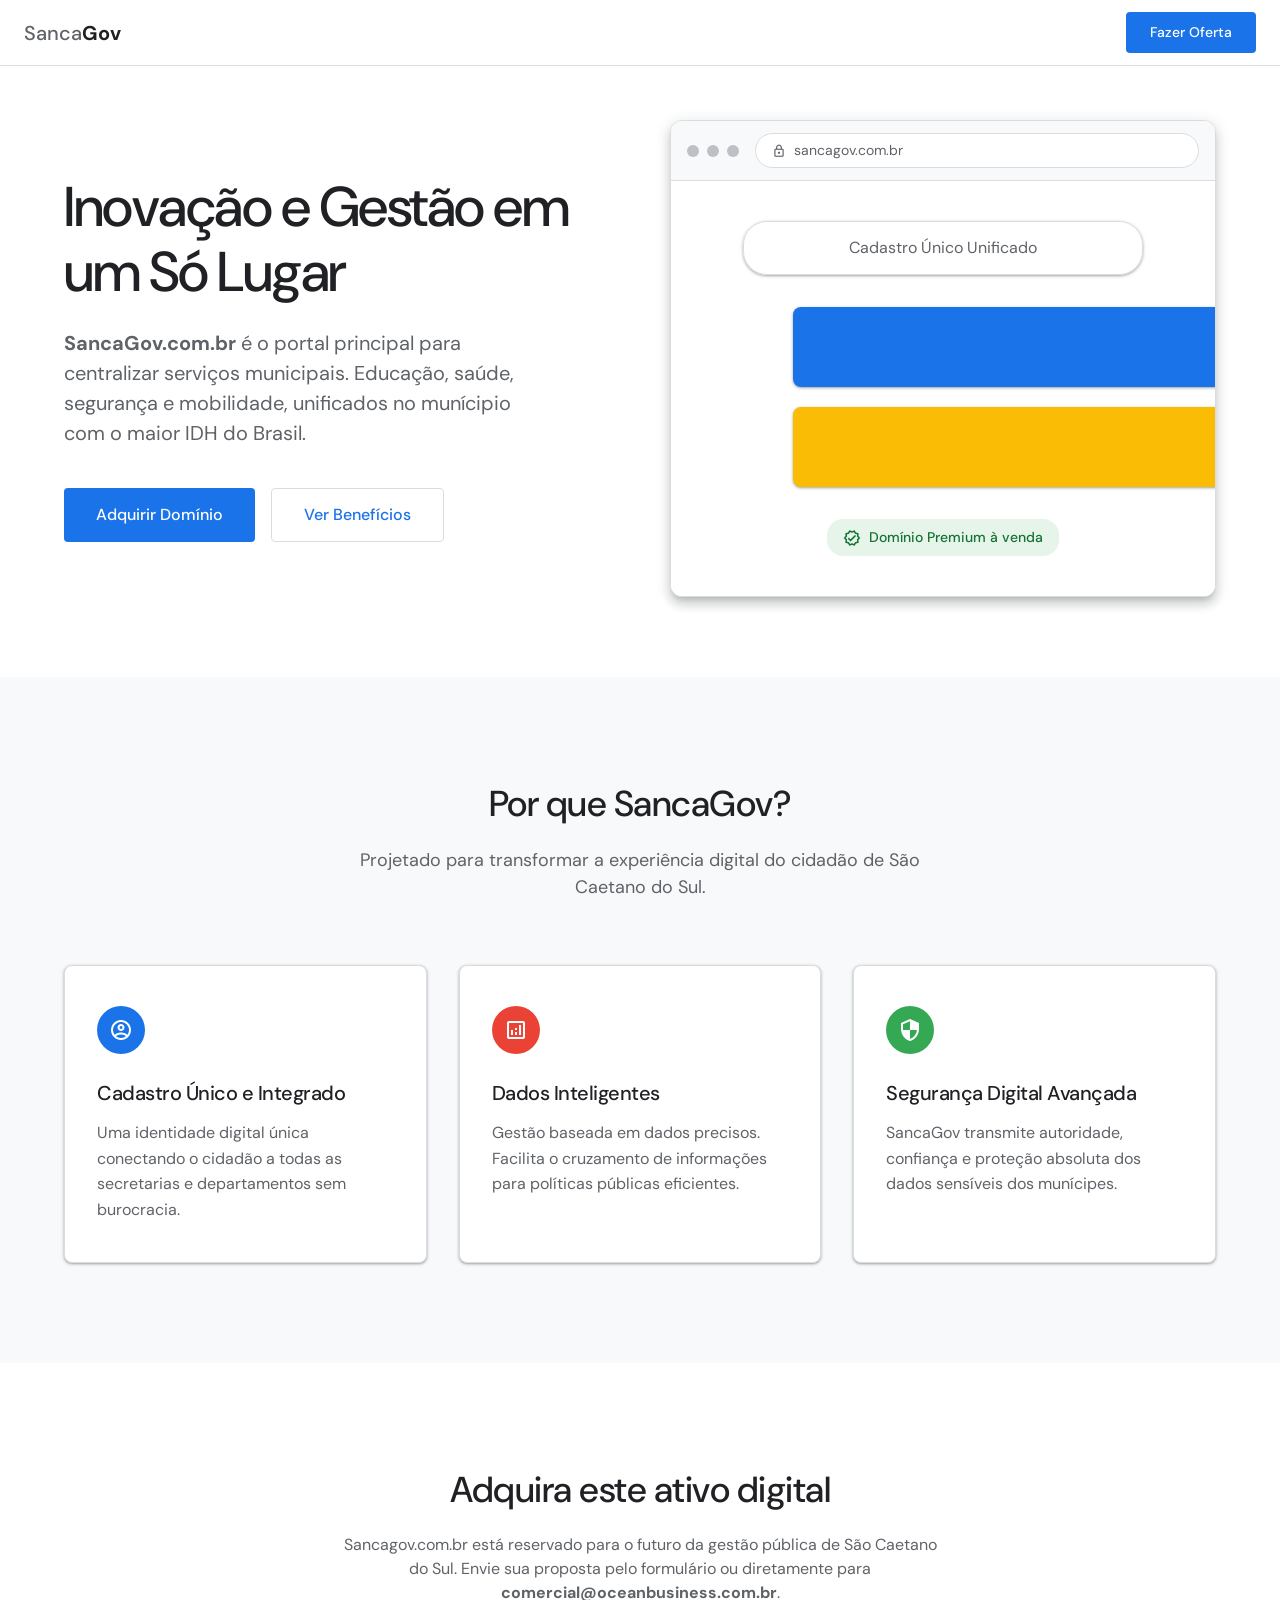
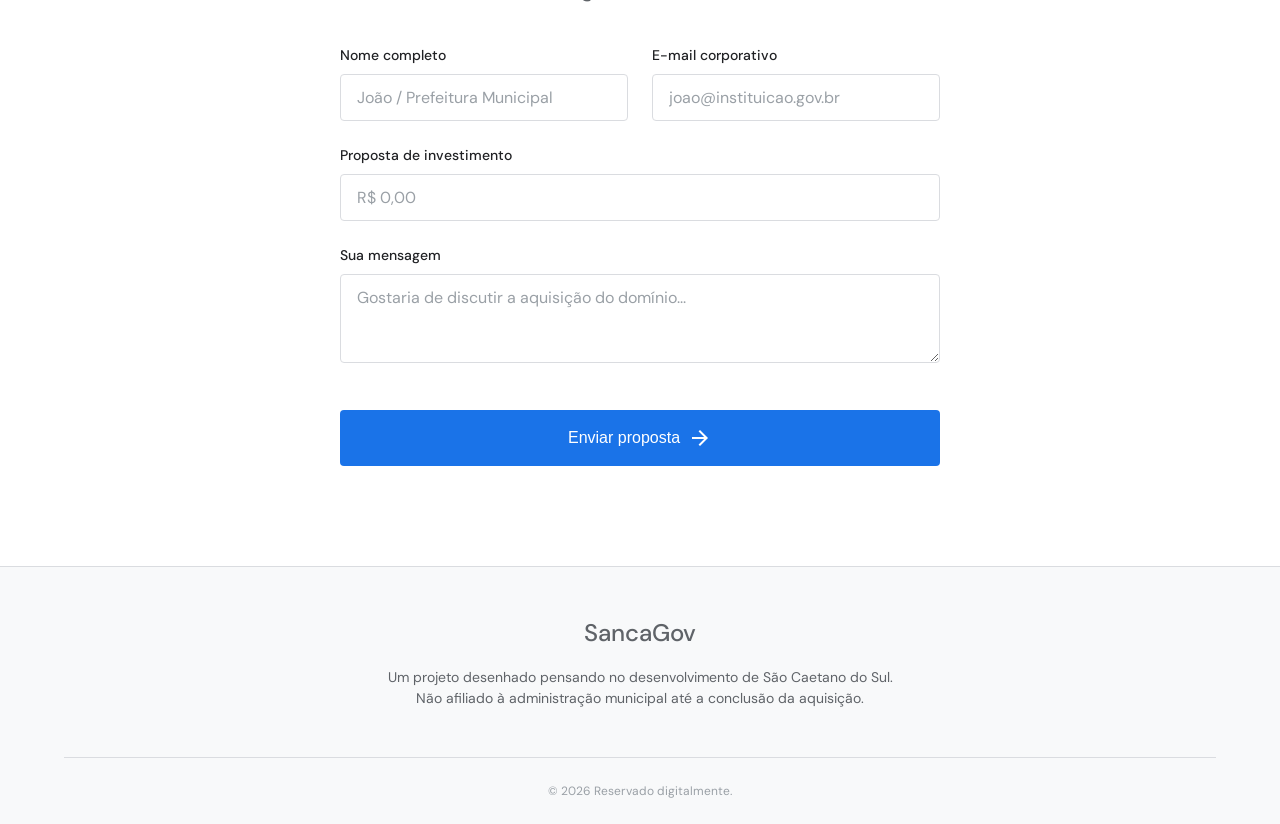
==== index.html @ f4799a4d "Initial commit - SancaGov Landing Page" ====
<!DOCTYPE html>
<html lang="pt-BR">

<head>
    <meta charset="UTF-8">
    <meta name="viewport" content="width=device-width, initial-scale=1.0">
    <title>SancaGov | Inovação Pública para São Caetano do Sul</title>
    <meta name="description" content="O domínio de referência para o Cadastro Único Unificado.">
    <link rel="preconnect" href="https://fonts.googleapis.com">
    <link rel="preconnect" href="https://fonts.gstatic.com" crossorigin>
    <link href="https://fonts.googleapis.com/css2?family=DM+Sans:opsz,wght@9..40,400;9..40,500;9..40,700&display=swap"
        rel="stylesheet">
    <link rel="stylesheet" href="style.css">
    <link href="https://fonts.googleapis.com/icon?family=Material+Icons+Outlined" rel="stylesheet">
</head>

<body>

    <nav class="navbar">
        <div class="logo">
            <span class="logo-text">Sanca<span class="highlight">Gov</span></span>
        </div>
        <a href="#offer" class="btn-primary">Fazer Oferta</a>
    </nav>

    <main>
        <header class="hero">
            <div class="hero-content">
                <h1 class="fade-in-up">Inovação e Gestão em um Só Lugar</h1>
                <p class="subtitle fade-in-up" style="animation-delay: 0.1s;">
                    <strong>SancaGov.com.br</strong> é o portal principal para centralizar serviços municipais.
                    Educação, saúde, segurança e mobilidade, unificados no munícipio com o maior IDH do Brasil.
                </p>
                <div class="hero-actions fade-in-up" style="animation-delay: 0.2s;">
                    <a href="#offer" class="btn-primary-large">Adquirir Domínio</a>
                    <a href="#vision" class="btn-secondary-large">Ver Benefícios</a>
                </div>
            </div>
            <div class="hero-visual fade-in-up" style="animation-delay: 0.3s;">
                <div class="browser-mockup">
                    <div class="browser-header">
                        <div class="dots">
                            <span></span><span></span><span></span>
                        </div>
                        <div class="address-bar">
                            <span class="material-icons-outlined lock-icon">lock</span>sancagov.com.br
                        </div>
                    </div>
                    <div class="browser-body">
                        <div class="search-bar">Cadastro Único Unificado</div>
                        <div class="placeholder-grid">
                            <div class="p-item p-blue">
                                <span class="material-icons-outlined">health_and_safety</span>
                            </div>
                            <div class="p-item p-red">
                                <span class="material-icons-outlined">school</span>
                            </div>
                            <div class="p-item p-yellow">
                                <span class="material-icons-outlined">shield</span>
                            </div>
                            <div class="p-item p-green">
                                <span class="material-icons-outlined">directions_bus</span>
                            </div>
                        </div>
                        <div class="status-chip">
                            <span class="material-icons-outlined status-icon">verified</span>
                            Domínio Premium à venda
                        </div>
                    </div>
                </div>
            </div>
        </header>

        <section id="vision" class="vision-section">
            <div class="vision-header">
                <h2>Por que SancaGov?</h2>
                <p>Projetado para transformar a experiência digital do cidadão de São Caetano do Sul.</p>
            </div>

            <div class="features-grid">
                <div class="feature-card fade-in-up">
                    <div class="feature-icon bg-blue">
                        <span class="material-icons-outlined">account_circle</span>
                    </div>
                    <h3>Cadastro Único e Integrado</h3>
                    <p>Uma identidade digital única conectando o cidadão a todas as secretarias e departamentos sem
                        burocracia.</p>
                </div>
                <div class="feature-card fade-in-up" style="animation-delay: 0.1s;">
                    <div class="feature-icon bg-red">
                        <span class="material-icons-outlined">analytics</span>
                    </div>
                    <h3>Dados Inteligentes</h3>
                    <p>Gestão baseada em dados precisos. Facilita o cruzamento de informações para políticas públicas
                        eficientes.</p>
                </div>
                <div class="feature-card fade-in-up" style="animation-delay: 0.2s;">
                    <div class="feature-icon bg-green">
                        <span class="material-icons-outlined">security</span>
                    </div>
                    <h3>Segurança Digital Avançada</h3>
                    <p>SancaGov transmite autoridade, confiança e proteção absoluta dos dados sensíveis dos munícipes.
                    </p>
                </div>
            </div>
        </section>

        <section id="offer" class="offer-section">
            <div class="contact-card">
                <div class="contact-card-header">
                    <h2>Adquira este ativo digital</h2>
                    <p>Sancagov.com.br está reservado para o futuro da gestão pública de São Caetano do Sul. Envie sua
                        proposta pelo formulário ou diretamente para <strong>comercial@oceanbusiness.com.br</strong>.
                    </p>
                </div>

                <form id="offerForm" action="mailto:comercial@oceanbusiness.com.br" method="POST" enctype="text/plain"
                    class="offer-form">
                    <div class="form-row">
                        <div class="form-group half-width">
                            <label for="name">Nome completo</label>
                            <input type="text" id="name" name="Nome" required placeholder="João / Prefeitura Municipal">
                        </div>
                        <div class="form-group half-width">
                            <label for="email">E-mail corporativo</label>
                            <input type="email" id="email" name="E-mail" required placeholder="joao@instituicao.gov.br">
                        </div>
                    </div>

                    <div class="form-group">
                        <label for="offer">Proposta de investimento</label>
                        <input type="text" id="offer" name="Proposta" placeholder="R$ 0,00">
                    </div>

                    <div class="form-group">
                        <label for="message">Sua mensagem</label>
                        <textarea id="message" name="Mensagem" rows="3"
                            placeholder="Gostaria de discutir a aquisição do domínio..."></textarea>
                    </div>

                    <div class="form-actions">
                        <button type="submit" class="btn-primary-large submit-btn">
                            Enviar proposta
                            <span class="material-icons-outlined">arrow_forward</span>
                        </button>
                    </div>
                </form>
            </div>
        </section>
    </main>

    <footer class="footer">
        <div class="footer-content">
            <div class="footer-logo">SancaGov</div>
            <p>Um projeto desenhado pensando no desenvolvimento de São Caetano do Sul. <br />Não afiliado à
                administração municipal até a conclusão da aquisição.</p>
        </div>
        <div class="footer-bottom">
            &copy; 2026 Reservado digitalmente.
        </div>
    </footer>
</body>

</html>
---- style.css ----
:root {
    --google-blue: #1a73e8;
    --google-blue-hover: #1765cc;
    --google-red: #ea4335;
    --google-yellow: #fbbc05;
    --google-green: #34a853;

    --bg-main: #ffffff;
    --bg-secondary: #f8f9fa;
    --border-color: #dadce0;

    --text-main: #202124;
    --text-sec: #5f6368;

    --font-primary: 'DM Sans', sans-serif;

    --shadow-1: 0 1px 2px 0 rgba(60, 64, 67, 0.3), 0 1px 3px 1px rgba(60, 64, 67, 0.15);
    --shadow-2: 0 4px 6px 0 rgba(60, 64, 67, 0.3), 0 4px 12px 3px rgba(60, 64, 67, 0.15);
    --shadow-3: 0 8px 10px 1px rgba(60, 64, 67, 0.14), 0 3px 14px 2px rgba(60, 64, 67, 0.12), 0 5px 5px -3px rgba(60, 64, 67, 0.2);
}

* {
    margin: 0;
    padding: 0;
    box-sizing: border-box;
}

body {
    font-family: var(--font-primary);
    background-color: var(--bg-main);
    color: var(--text-main);
    line-height: 1.5;
    -webkit-font-smoothing: antialiased;
}

html {
    scroll-behavior: smooth;
}

h1,
h2,
h3 {
    font-weight: 500;
    letter-spacing: -0.5px;
    color: var(--text-main);
}

/* NAVBAR */
.navbar {
    position: fixed;
    top: 0;
    width: 100%;
    padding: 12px 24px;
    background: rgba(255, 255, 255, 0.95);
    backdrop-filter: blur(8px);
    display: flex;
    justify-content: space-between;
    align-items: center;
    border-bottom: 1px solid var(--border-color);
    z-index: 1000;
}

.logo-text {
    font-size: 20px;
    font-weight: 500;
    color: var(--text-sec);
}

.highlight {
    font-weight: 700;
    color: var(--text-main);
}

.btn-primary {
    background: var(--google-blue);
    color: white;
    padding: 10px 24px;
    border-radius: 4px;
    /* Google uses slightly rounded or stark 4px depending on service, let's use 4px for core services */
    text-decoration: none;
    font-weight: 500;
    font-size: 14px;
    transition: background 0.2s, box-shadow 0.2s;
    border: none;
    cursor: pointer;
}

.btn-primary:hover {
    background: var(--google-blue-hover);
    box-shadow: 0 1px 3px 0 rgba(60, 64, 67, 0.3), 0 4px 8px 3px rgba(60, 64, 67, 0.15);
}

/* HERO SECTION */
.hero {
    display: flex;
    padding: 120px 5% 80px;
    max-width: 1280px;
    margin: 0 auto;
    align-items: center;
    gap: 60px;
}

.hero-content {
    flex: 1;
}

.hero h1 {
    font-size: 56px;
    line-height: 1.15;
    margin-bottom: 24px;
    color: var(--text-main);
    letter-spacing: -1.5px;
}

.subtitle {
    font-size: 20px;
    color: var(--text-sec);
    margin-bottom: 40px;
    max-width: 90%;
}

.hero-actions {
    display: flex;
    gap: 16px;
}

.btn-primary-large {
    background: var(--google-blue);
    color: white;
    padding: 14px 32px;
    border-radius: 4px;
    font-size: 16px;
    font-weight: 500;
    text-decoration: none;
    transition: all 0.2s;
    display: inline-flex;
    align-items: center;
    justify-content: center;
}

.btn-primary-large:hover {
    background: var(--google-blue-hover);
    box-shadow: var(--shadow-1);
}

.btn-secondary-large {
    background: white;
    color: var(--google-blue);
    padding: 14px 32px;
    border-radius: 4px;
    font-size: 16px;
    font-weight: 500;
    text-decoration: none;
    border: 1px solid var(--border-color);
    transition: all 0.2s;
}

.btn-secondary-large:hover {
    background: var(--bg-secondary);
}

/* BROWSER MOCKUP */
.hero-visual {
    flex: 1;
}

.browser-mockup {
    background: white;
    border-radius: 12px;
    box-shadow: var(--shadow-3);
    overflow: hidden;
    border: 1px solid var(--border-color);
}

.browser-header {
    background: var(--bg-secondary);
    padding: 12px 16px;
    display: flex;
    align-items: center;
    gap: 16px;
    border-bottom: 1px solid var(--border-color);
}

.dots {
    display: flex;
    gap: 8px;
}

.dots span {
    width: 12px;
    height: 12px;
    border-radius: 50%;
    background: #bdc1c6;
}

.address-bar {
    background: white;
    border-radius: 20px;
    padding: 6px 16px;
    font-size: 14px;
    color: var(--text-sec);
    flex: 1;
    display: flex;
    align-items: center;
    gap: 8px;
    border: 1px solid var(--border-color);
}

.lock-icon {
    font-size: 14px !important;
}

.browser-body {
    padding: 40px;
    display: flex;
    flex-direction: column;
    align-items: center;
    background: #fff;
}

.search-bar {
    width: 100%;
    max-width: 400px;
    padding: 14px 24px;
    border-radius: 24px;
    border: 1px solid var(--border-color);
    box-shadow: var(--shadow-1);
    color: var(--text-sec);
    font-size: 16px;
    text-align: center;
    margin-bottom: 32px;
}

.placeholder-grid {
    display: grid;
    grid-template-columns: repeat(2, 1fr);
    gap: 20px;
    margin-bottom: 32px;
    width: 100%;
    max-width: 300px;
}

.p-item {
    height: 80px;
    border-radius: 8px;
    display: flex;
    align-items: center;
    justify-content: center;
    color: white;
    box-shadow: var(--shadow-1);
}

.p-item .material-icons-outlined {
    font-size: 32px;
}

.p-blue {
    background: var(--google-blue);
}

.p-red {
    background: var(--google-red);
}

.p-yellow {
    background: var(--google-yellow);
}

.p-green {
    background: var(--google-green);
}

.status-chip {
    padding: 8px 16px;
    background: #e6f4ea;
    color: #137333;
    border-radius: 16px;
    font-size: 14px;
    font-weight: 500;
    display: flex;
    align-items: center;
    gap: 8px;
}

.status-icon {
    font-size: 18px !important;
}

/* VISION SECTION */
.vision-section {
    background: var(--bg-secondary);
    padding: 100px 5%;
}

.vision-header {
    text-align: center;
    max-width: 600px;
    margin: 0 auto 64px;
}

.vision-header h2 {
    font-size: 36px;
    margin-bottom: 16px;
}

.vision-header p {
    font-size: 18px;
    color: var(--text-sec);
}

.features-grid {
    max-width: 1200px;
    margin: 0 auto;
    display: grid;
    grid-template-columns: repeat(3, 1fr);
    gap: 32px;
}

.feature-card {
    background: white;
    padding: 40px 32px;
    border-radius: 8px;
    box-shadow: var(--shadow-1);
    border: 1px solid var(--border-color);
    transition: transform 0.2s, box-shadow 0.2s;
}

.feature-card:hover {
    transform: translateY(-4px);
    box-shadow: var(--shadow-2);
}

.feature-icon {
    width: 48px;
    height: 48px;
    border-radius: 50%;
    display: flex;
    align-items: center;
    justify-content: center;
    color: white;
    margin-bottom: 24px;
}

.feature-icon .material-icons-outlined {
    font-size: 24px;
}

.bg-blue {
    background: var(--google-blue);
}

.bg-red {
    background: var(--google-red);
}

.bg-green {
    background: var(--google-green);
}

.feature-card h3 {
    font-size: 20px;
    margin-bottom: 12px;
}

.feature-card p {
    color: var(--text-sec);
    line-height: 1.6;
}

/* OFFER SECTION */
.offer-section {
    padding: 100px 5%;
    display: flex;
    justify-content: center;
    background: var(--bg-main);
}

.contact-card {
    max-width: 600px;
    width: 100%;
    margin: 0 auto;
}

.contact-card-header {
    text-align: center;
    margin-bottom: 40px;
}

.contact-card-header h2 {
    font-size: 36px;
    margin-bottom: 16px;
}

.contact-card-header p {
    color: var(--text-sec);
    font-size: 16px;
}

.offer-form {
    display: flex;
    flex-direction: column;
    gap: 24px;
}

.form-row {
    display: flex;
    gap: 24px;
}

.half-width {
    flex: 1;
}

.form-group label {
    display: block;
    font-size: 14px;
    font-weight: 500;
    color: var(--text-main);
    margin-bottom: 8px;
}

.form-group input,
.form-group textarea {
    width: 100%;
    padding: 12px 16px;
    border: 1px solid var(--border-color);
    border-radius: 4px;
    font-family: inherit;
    font-size: 16px;
    color: var(--text-main);
    transition: border 0.2s;
    background: var(--bg-main);
}

.form-group input:focus,
.form-group textarea:focus {
    outline: none;
    border-color: var(--google-blue);
    border-width: 2px;
    padding: 11px 15px;
    /* Offset to prevent jump */
}

.form-group input::placeholder,
.form-group textarea::placeholder {
    color: #9aa0a6;
}

.form-actions {
    margin-top: 16px;
}

.submit-btn {
    width: 100%;
    cursor: pointer;
    border: none;
    padding: 16px;
    font-size: 16px;
    display: flex;
    align-items: center;
    justify-content: center;
    gap: 8px;
}

.hidden {
    display: none;
}

.form-success {
    background: #e6f4ea;
    color: #137333;
    padding: 16px;
    border-radius: 4px;
    text-align: center;
    font-weight: 500;
}

/* FOOTER */
.footer {
    border-top: 1px solid var(--border-color);
    background: var(--bg-secondary);
    padding: 48px 5% 24px;
}

.footer-content {
    display: flex;
    flex-direction: column;
    align-items: center;
    text-align: center;
    margin-bottom: 48px;
}

.footer-logo {
    font-size: 24px;
    font-weight: 500;
    color: var(--text-sec);
    margin-bottom: 16px;
}

.footer p {
    color: var(--text-sec);
    font-size: 14px;
}

.footer-bottom {
    text-align: center;
    color: #9aa0a6;
    font-size: 12px;
    padding-top: 24px;
    border-top: 1px solid var(--border-color);
}

/* RESPONSIVE */
.fade-in-up {
    opacity: 0;
    transform: translateY(20px);
    animation: fadeInUp 0.6s cubic-bezier(0.4, 0, 0.2, 1) forwards;
}

@keyframes fadeInUp {
    to {
        opacity: 1;
        transform: translateY(0);
    }
}

@media (max-width: 900px) {
    .features-grid {
        grid-template-columns: 1fr;
    }

    .hero {
        flex-direction: column;
        text-align: center;
        padding-top: 100px;
    }

    .hero-content {
        margin-bottom: 40px;
    }

    .hero h1 {
        font-size: 40px;
    }

    .hero-actions {
        justify-content: center;
    }

    .subtitle {
        margin: 0 auto 32px;
    }

    .form-row {
        flex-direction: column;
        gap: 24px;
    }
}
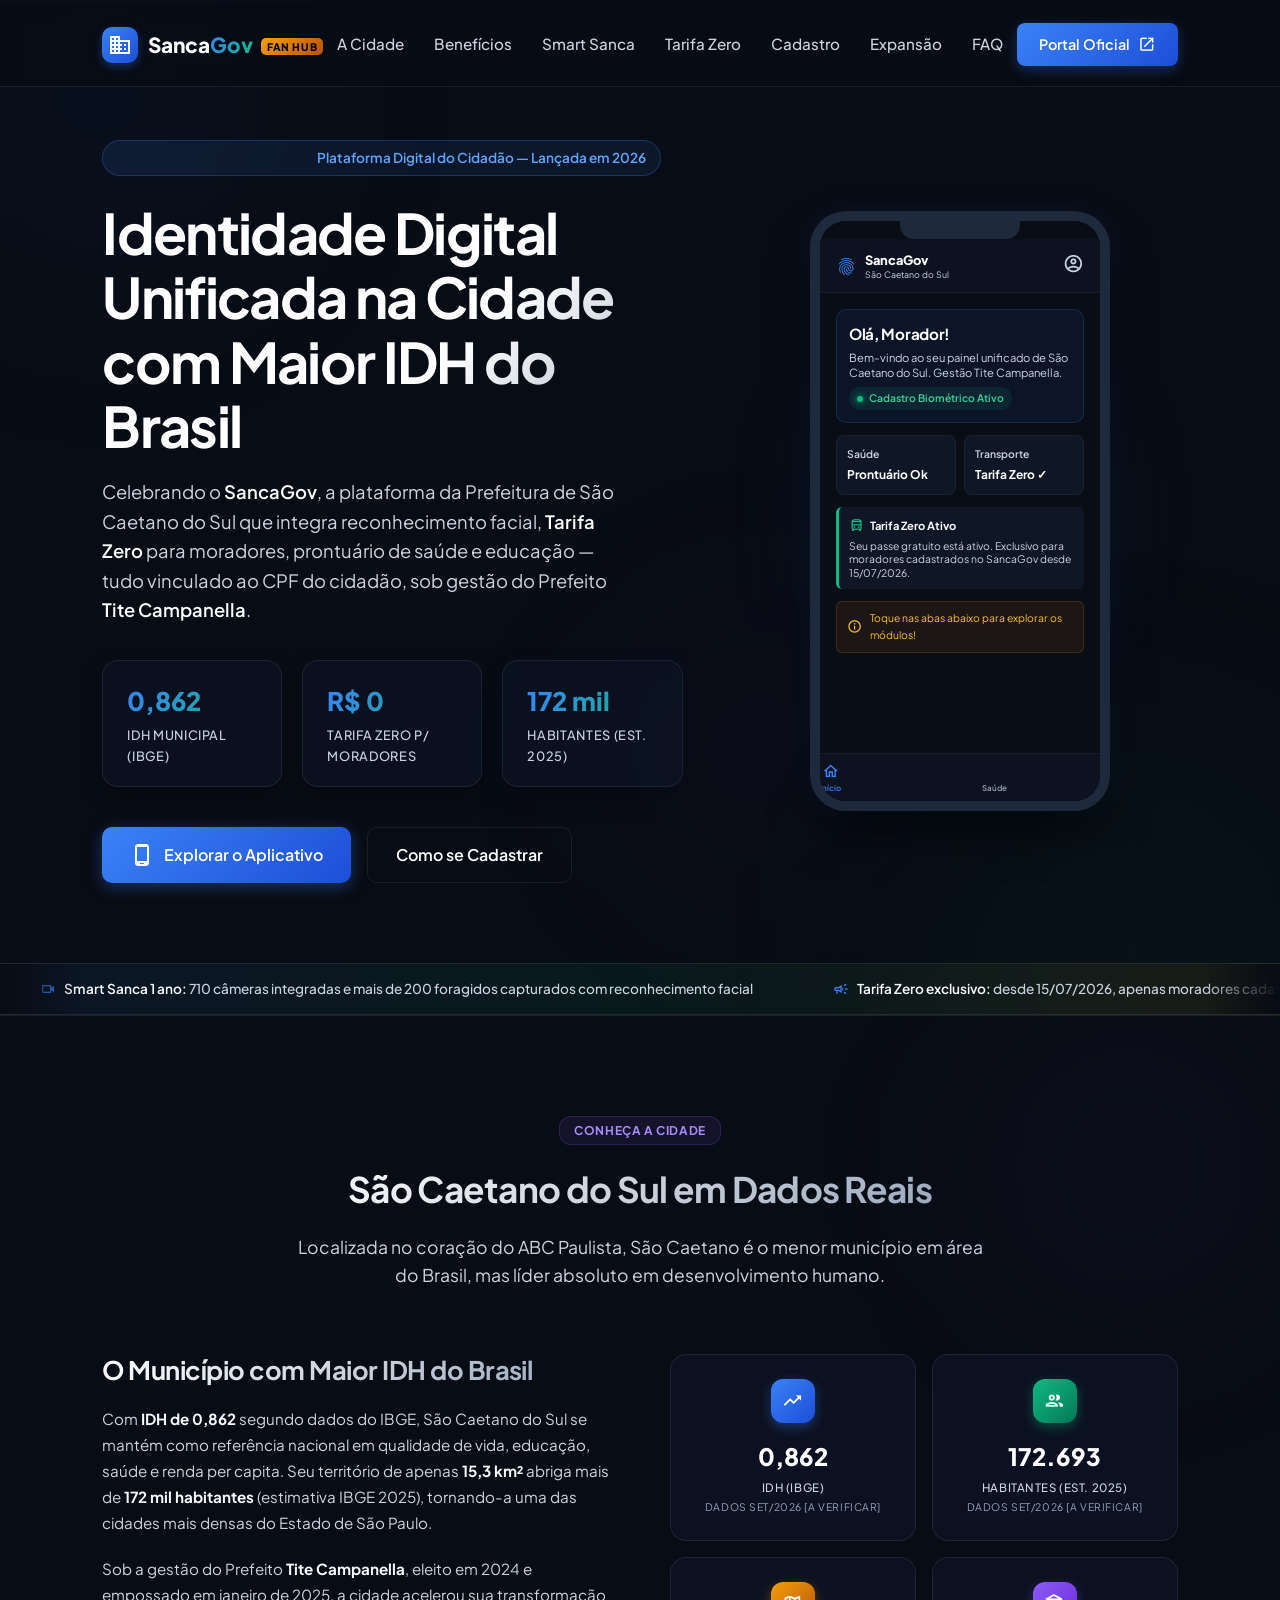
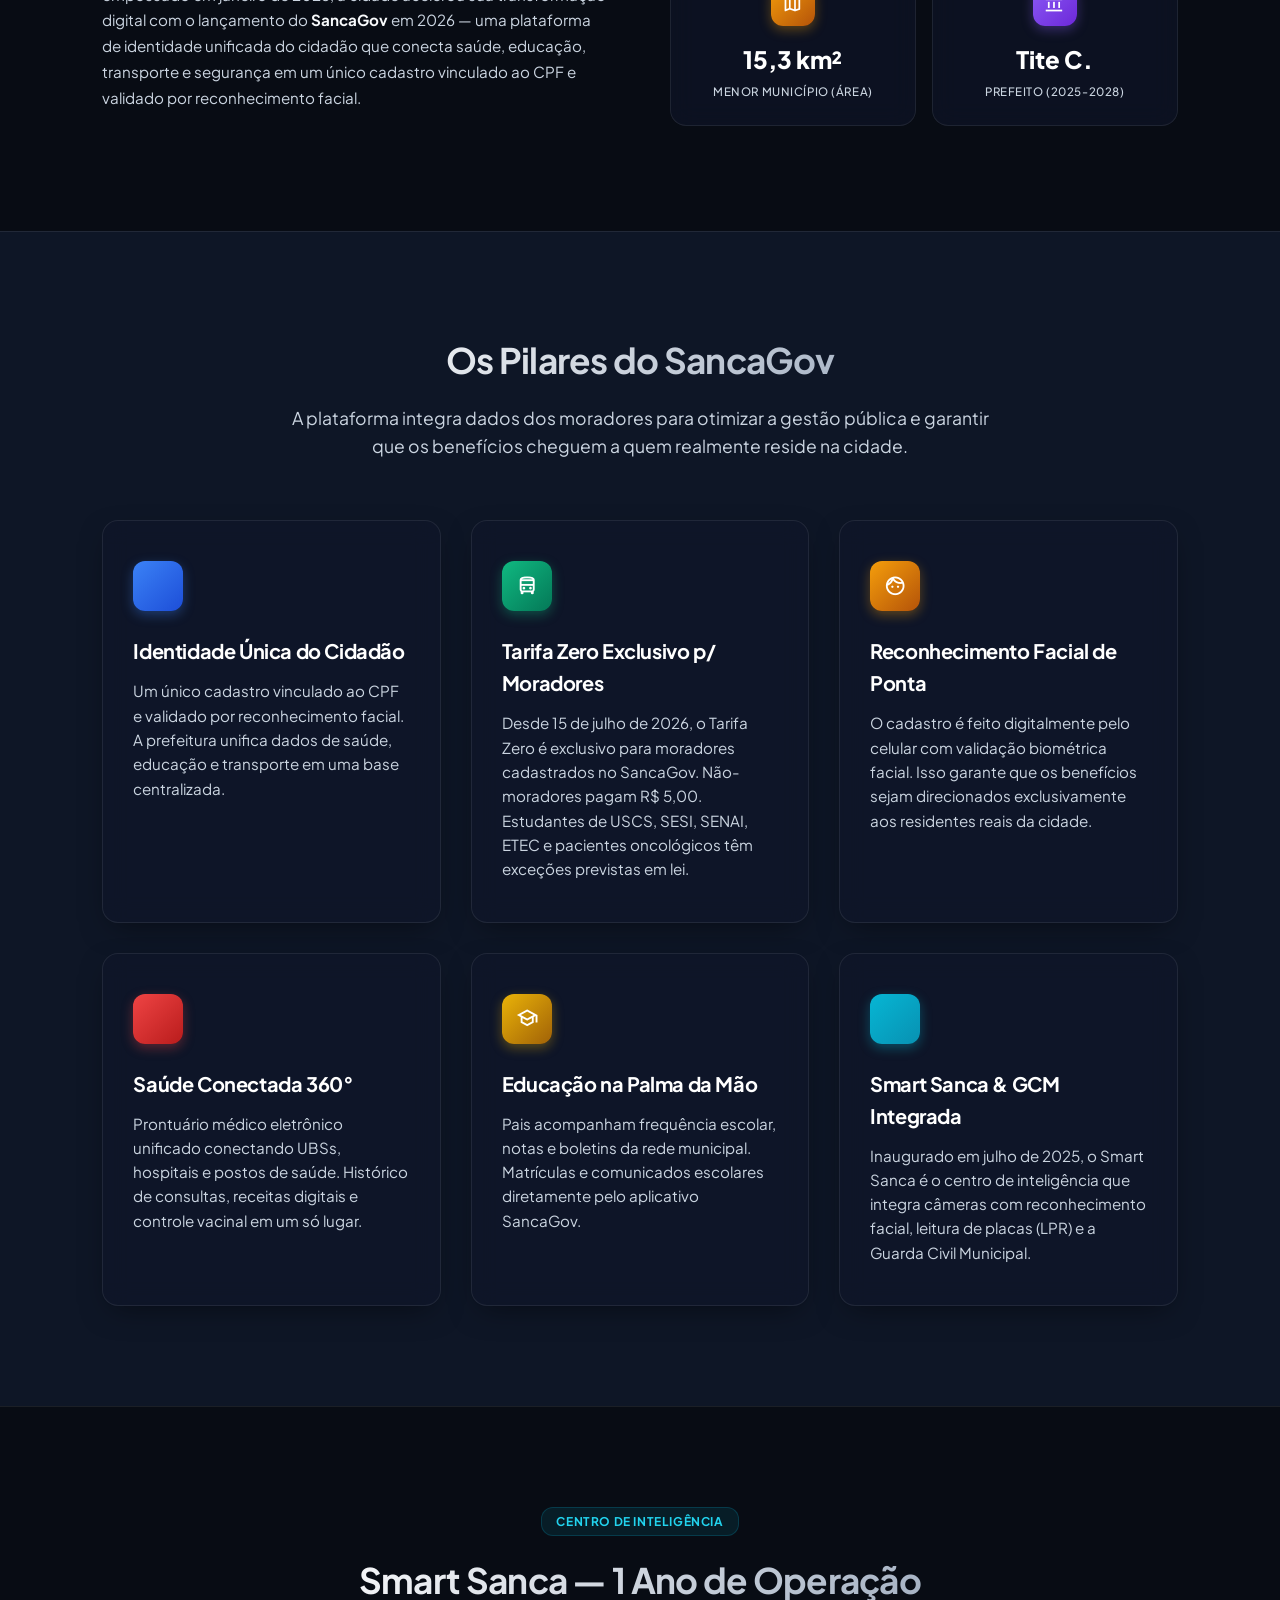
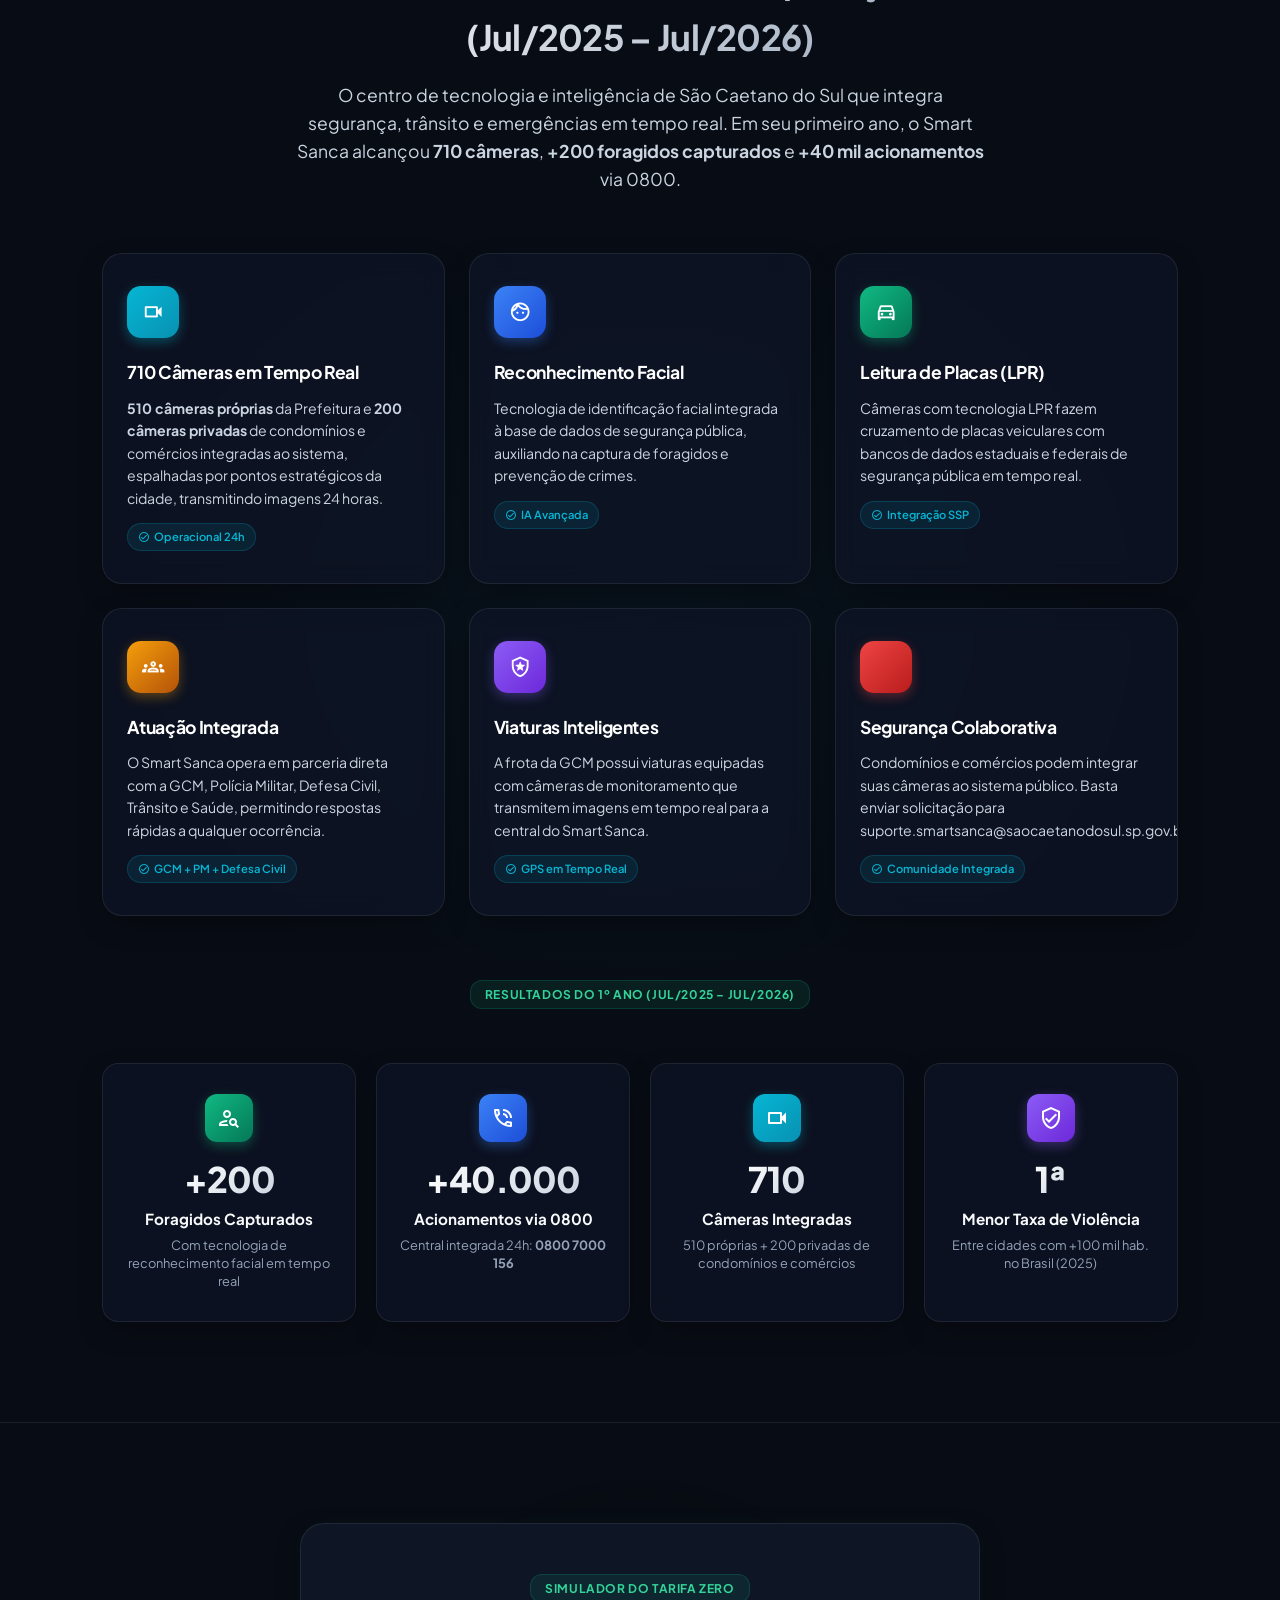
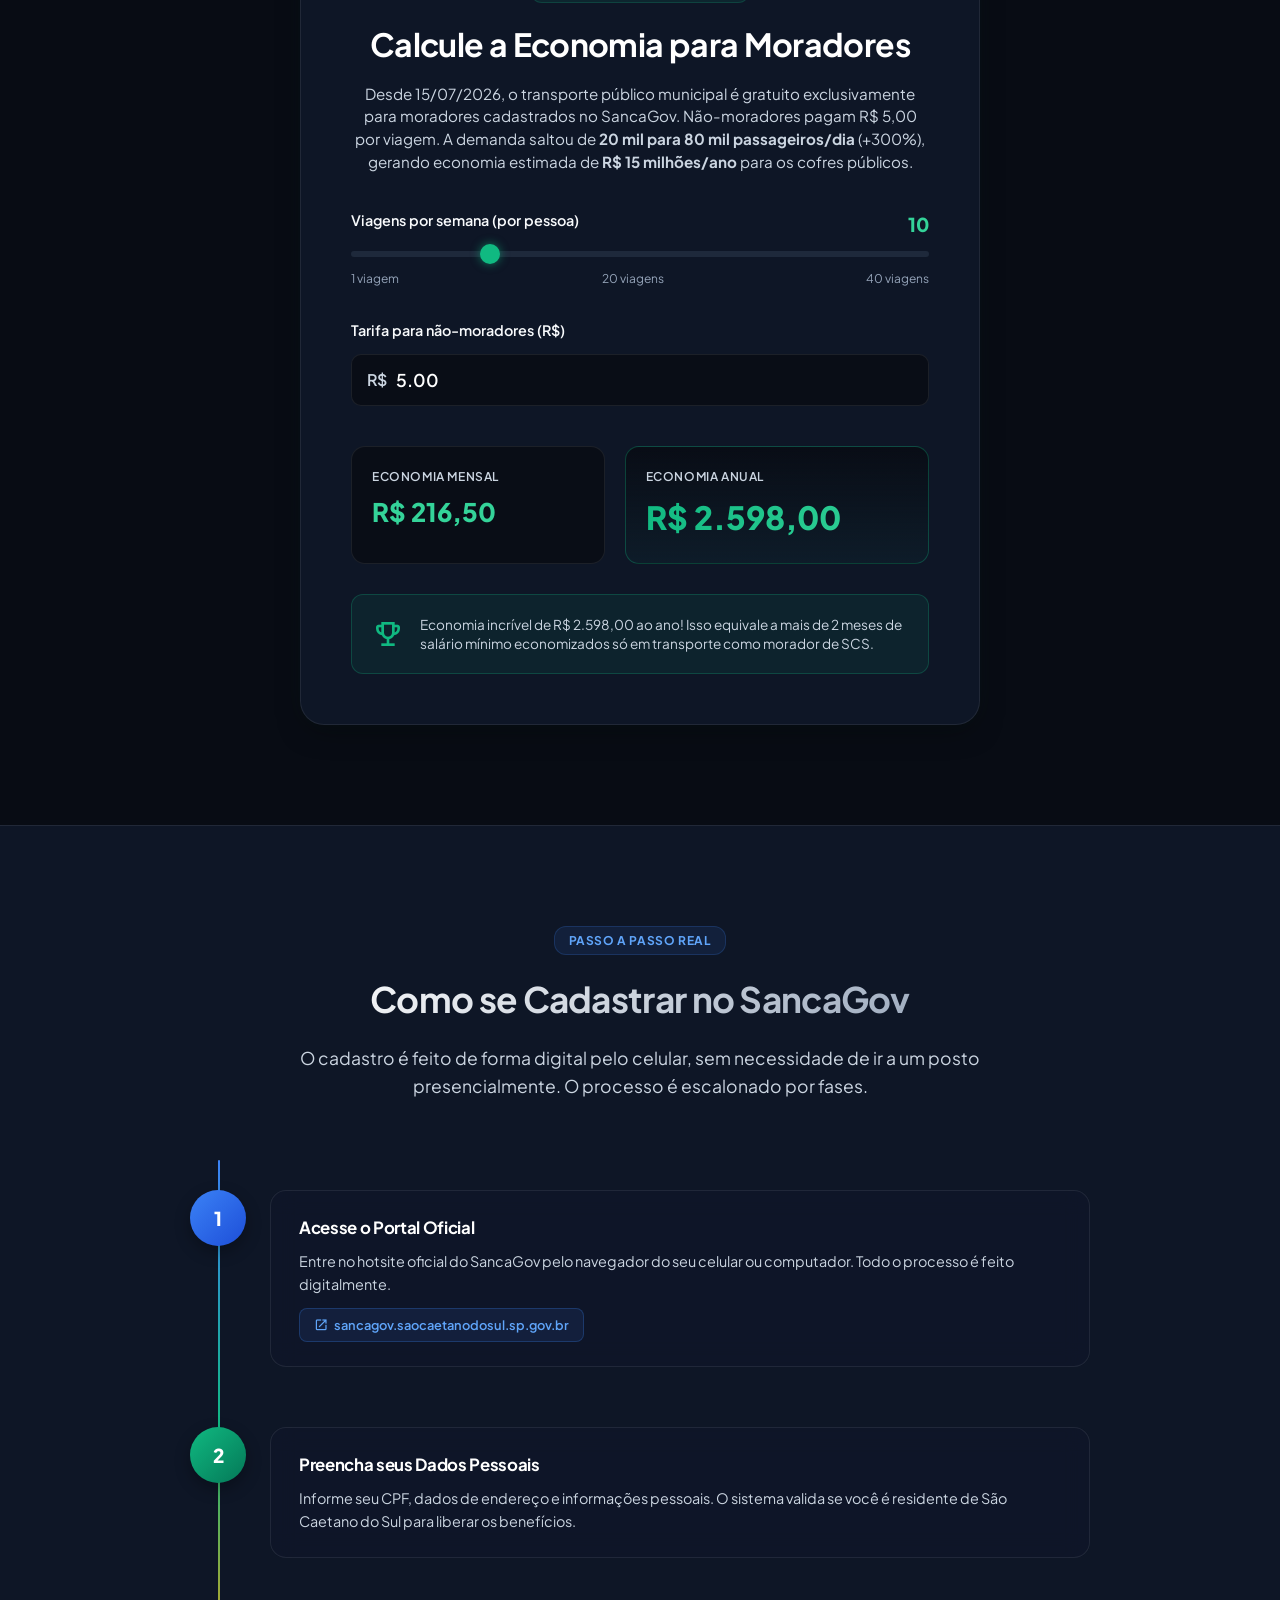
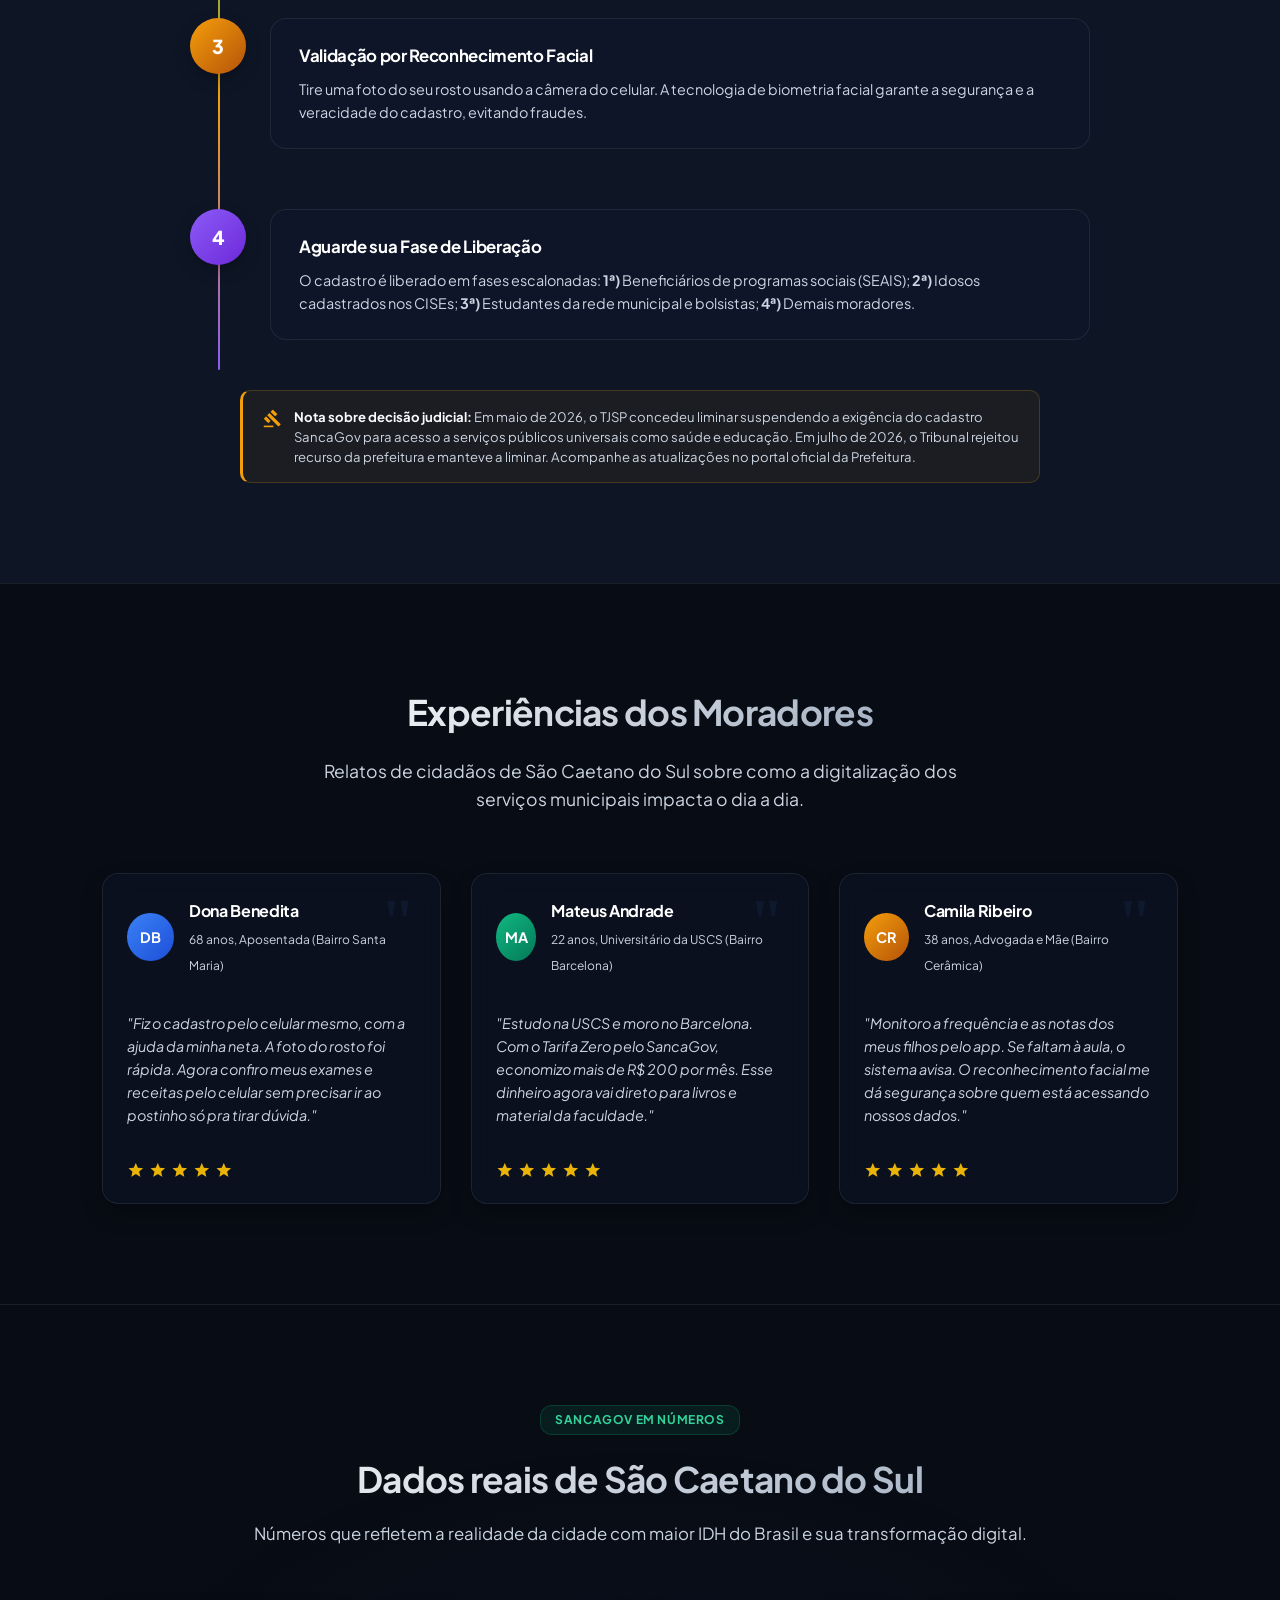
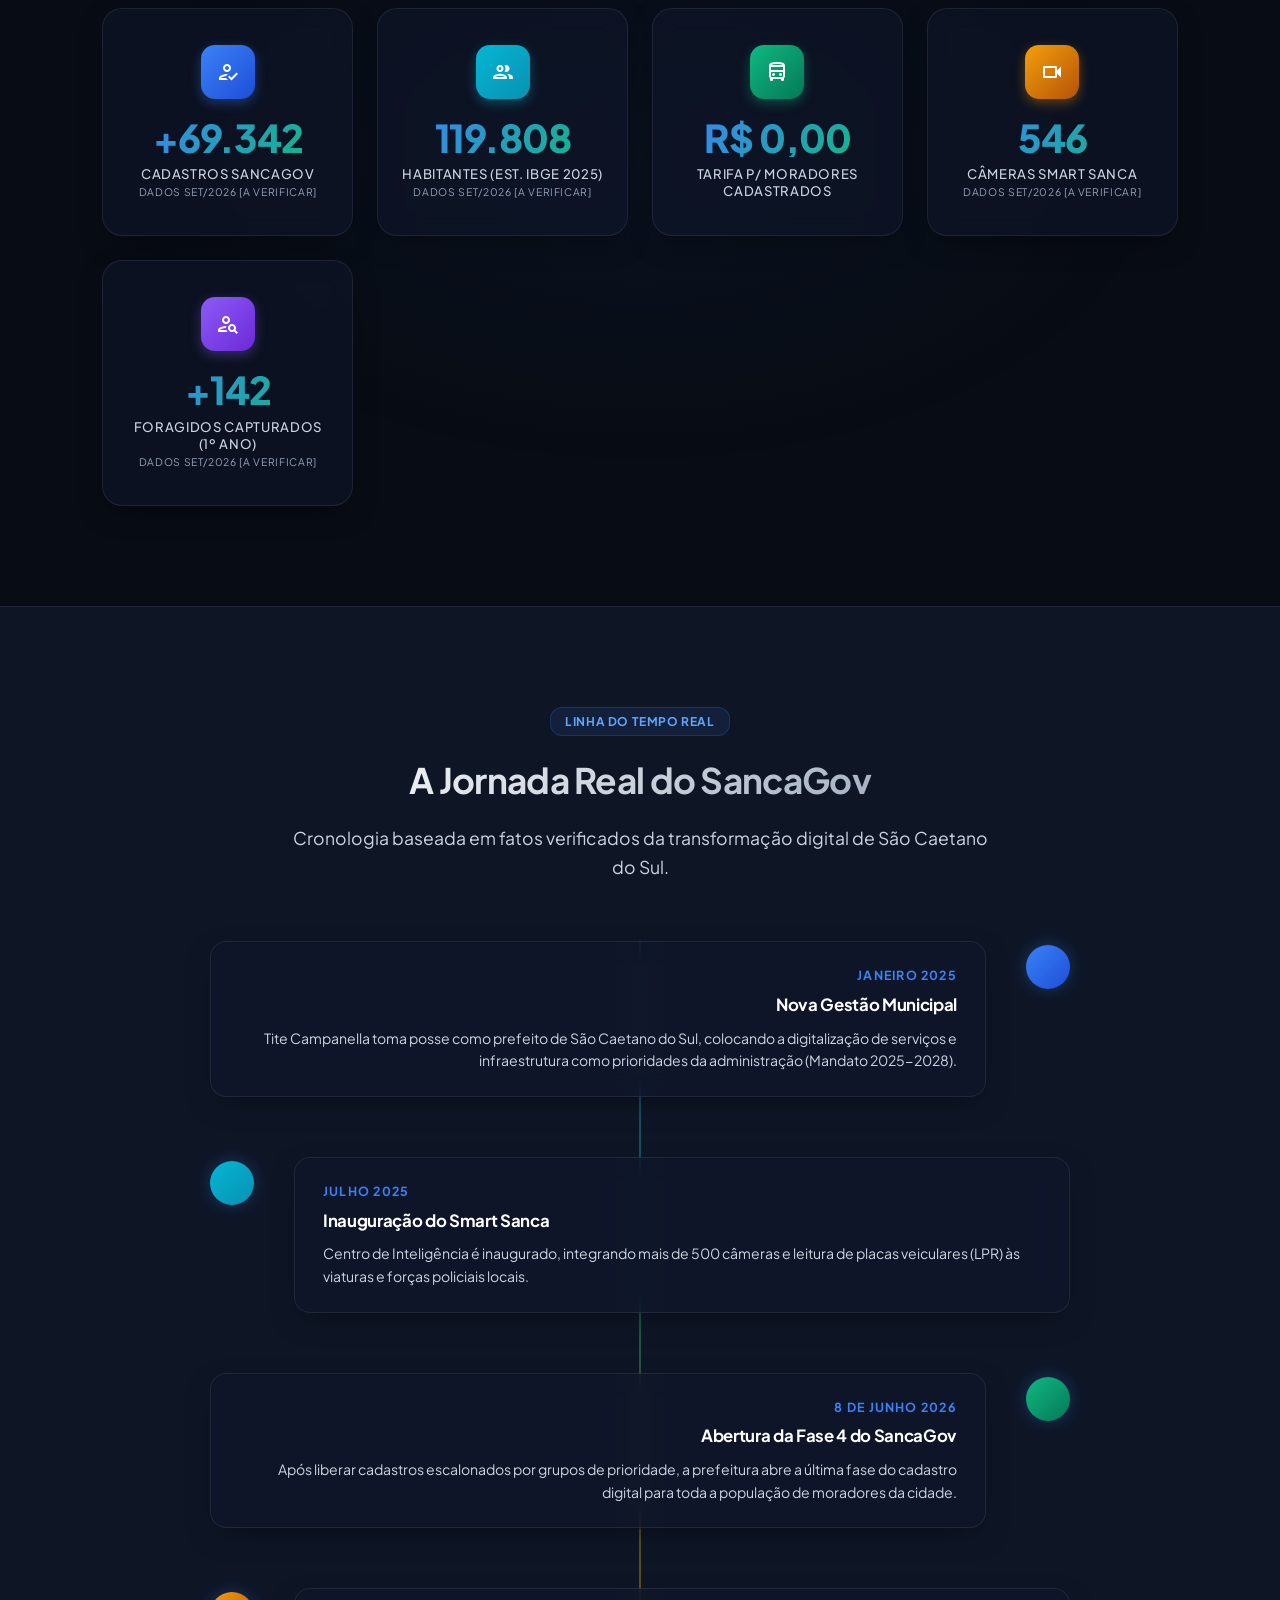
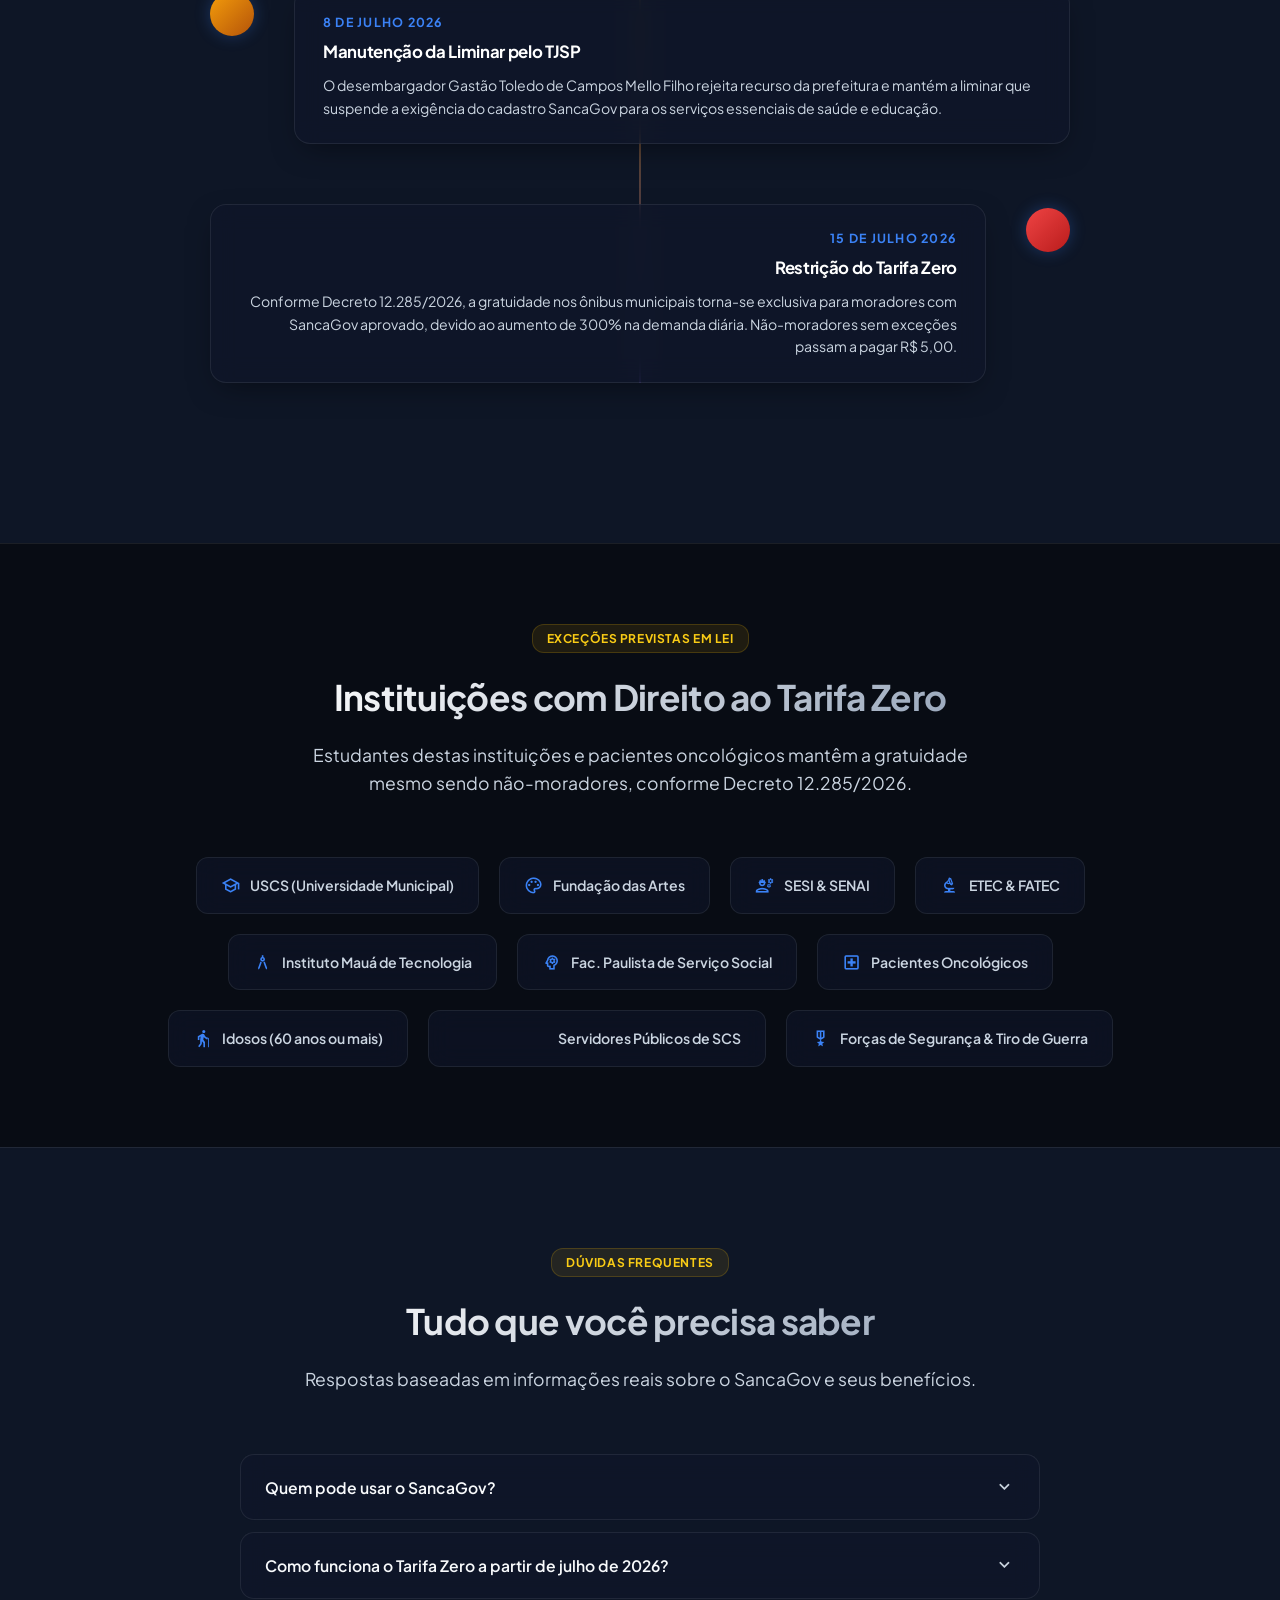
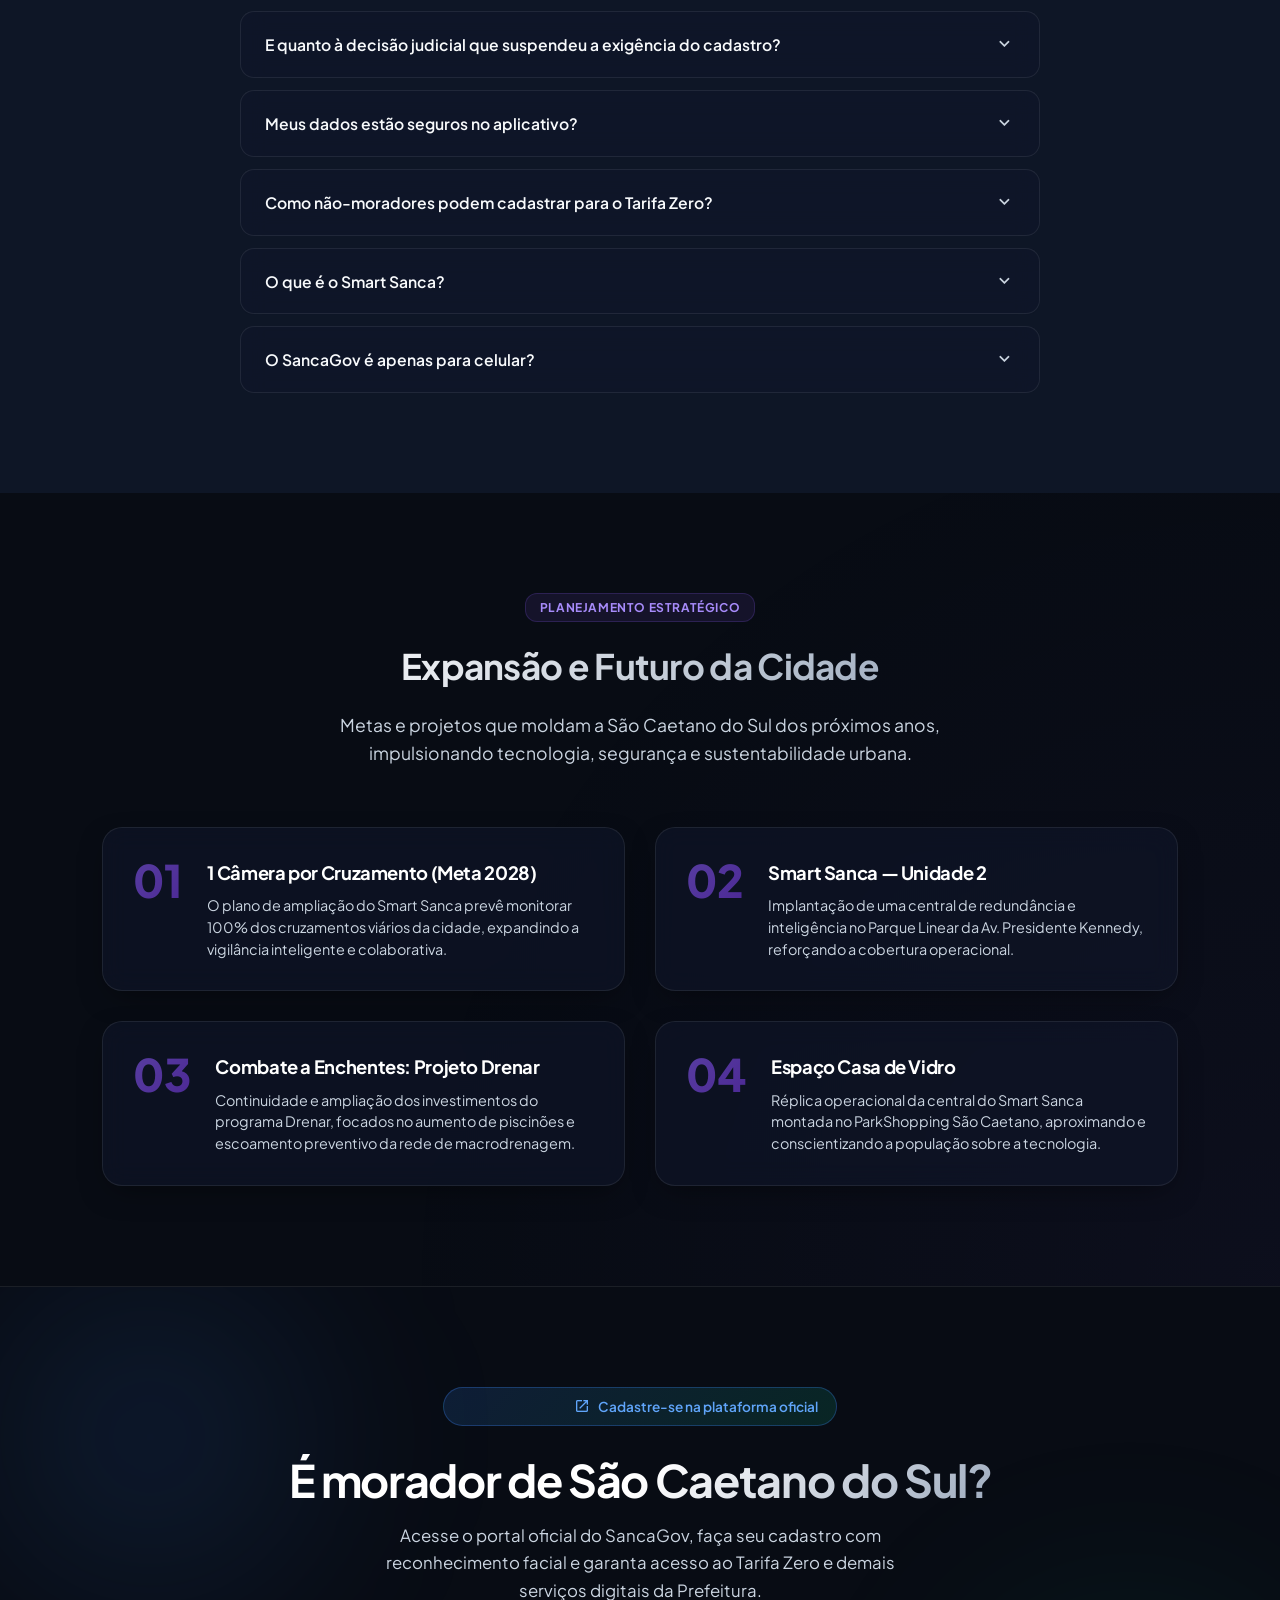
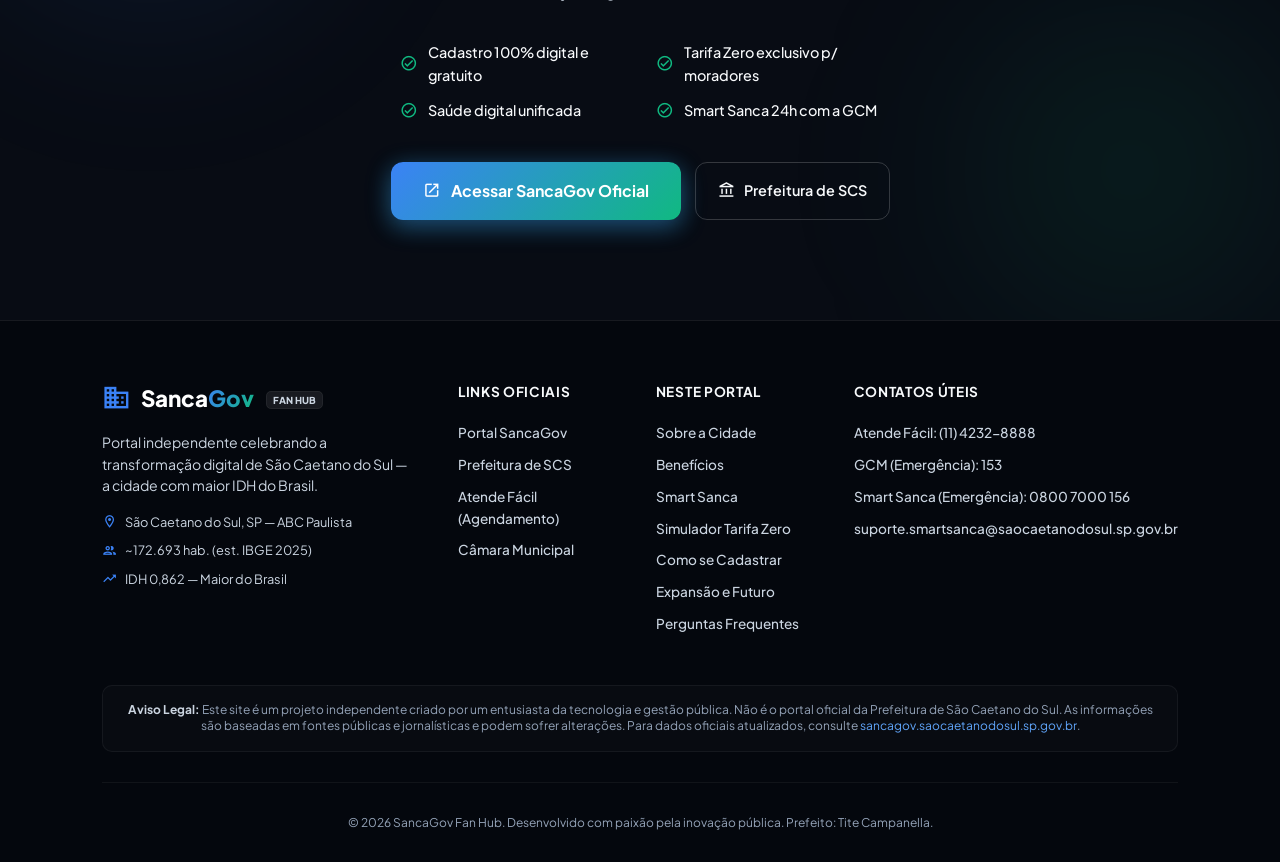
==== commit 38251d36: "Atualiza landing page e ajusta Dockerfile na raiz" ====
--- a/index.html
+++ b/index.html
@@ -4,161 +4,1416 @@
 <head>
     <meta charset="UTF-8">
     <meta name="viewport" content="width=device-width, initial-scale=1.0">
-    <title>SancaGov | Inovação Pública para São Caetano do Sul</title>
-    <meta name="description" content="O domínio de referência para o Cadastro Único Unificado.">
+    <title>SancaGov Fan Hub | A Revolução Digital de São Caetano do Sul</title>
+    <meta name="description" content="Portal celebrando o SancaGov — plataforma de identidade digital de São Caetano do Sul. 710 câmeras Smart Sanca, Tarifa Zero exclusivo para moradores, +200 foragidos capturados e 172 mil cidadãos conectados.">
+    
+    <!-- Google Fonts: Plus Jakarta Sans -->
     <link rel="preconnect" href="https://fonts.googleapis.com">
     <link rel="preconnect" href="https://fonts.gstatic.com" crossorigin>
-    <link href="https://fonts.googleapis.com/css2?family=DM+Sans:opsz,wght@9..40,400;9..40,500;9..40,700&display=swap"
-        rel="stylesheet">
+    <link href="https://fonts.googleapis.com/css2?family=Plus+Jakarta+Sans:wght@300;400;500;600;700;800&display=swap" rel="stylesheet">
+    
+    <!-- Material Icons -->
+    <link href="https://fonts.googleapis.com/icon?family=Material+Icons+Outlined" rel="stylesheet">
+    
+    <!-- Estilos Customizados -->
     <link rel="stylesheet" href="style.css">
-    <link href="https://fonts.googleapis.com/icon?family=Material+Icons+Outlined" rel="stylesheet">
+
+    <!-- Schema.org Rich Snippets (SEO) -->
+    <script type="application/ld+json">
+    {
+      "@context": "https://schema.org",
+      "@graph": [
+        {
+          "@type": "WebSite",
+          "@id": "https://sancagov-fanhub.com.br/#website",
+          "url": "https://sancagov-fanhub.com.br",
+          "name": "SancaGov Fan Hub",
+          "description": "Portal independente celebrando a inovação digital e os serviços públicos integrados de São Caetano do Sul."
+        },
+        {
+          "@type": "FAQPage",
+          "@id": "https://sancagov-fanhub.com.br/#faq",
+          "isPartOf": { "@id": "https://sancagov-fanhub.com.br/#website" },
+          "mainEntity": [
+            {
+              "@type": "Question",
+              "name": "Quem pode usar o SancaGov?",
+              "acceptedAnswer": {
+                "@type": "Answer",
+                "text": "Todos os moradores de São Caetano do Sul com CPF válido podem se cadastrar no SancaGov. O cadastro é feito digitalmente pelo celular com validação por reconhecimento facial."
+              }
+            },
+            {
+              "@type": "Question",
+              "name": "Como funciona o Tarifa Zero a partir de julho de 2026?",
+              "acceptedAnswer": {
+                "@type": "Answer",
+                "text": "Desde 15 de julho de 2026, o Tarifa Zero é exclusivo para moradores cadastrados no SancaGov. Não-moradores sem exceções passam a pagar R$ 5,00 por viagem. Existem exceções como idosos 60+, servidores públicos de SCS, pacientes oncológicos, forças de segurança uniformizadas e estudantes de USCS, Fundação das Artes, SESI, SENAI, ETEC, FATEC, IMT e Faculdade Paulista de Serviço Social."
+              }
+            },
+            {
+              "@type": "Question",
+              "name": "E quanto à decisão judicial que suspendeu a exigência do cadastro?",
+              "acceptedAnswer": {
+                "@type": "Answer",
+                "text": "No dia 8 de julho de 2026, o Órgão Especial do TJSP manteve a decisão liminar que suspende a exigência do cadastramento SancaGov para acesso a serviços essenciais e universais, como saúde e educação públicas. A suspensão vale para esses serviços essenciais, porém para o Tarifa Zero a exigência do SancaGov continua ativa para moradores de São Caetano do Sul."
+              }
+            }
+          ]
+        }
+      ]
+    }
+    </script>
 </head>
 
 <body>
+    <!-- Barra de progresso de leitura -->
+    <div class="reading-progress" id="readingProgress"></div>
+
+    <!-- Partículas / Brilhos de Fundo para Efeito Premium -->
+    <div class="bg-glow-1"></div>
+    <div class="bg-glow-2"></div>
+    <div class="bg-glow-3"></div>
 
     <nav class="navbar">
         <div class="logo">
-            <span class="logo-text">Sanca<span class="highlight">Gov</span></span>
+            <span class="logo-icon">
+                <span class="material-icons-outlined">domain</span>
+            </span>
+            <span class="logo-text">Sanca<span class="highlight">Gov</span><span class="badge">FAN HUB</span></span>
         </div>
-        <a href="#offer" class="btn-primary">Fazer Oferta</a>
+        <div class="nav-links" id="navLinks">
+            <a href="#sobre" class="nav-link">A Cidade</a>
+            <a href="#beneficios" class="nav-link">Benefícios</a>
+            <a href="#smart-sanca" class="nav-link">Smart Sanca</a>
+            <a href="#simulador" class="nav-link">Tarifa Zero</a>
+            <a href="#cadastro" class="nav-link">Cadastro</a>
+            <a href="#expansao" class="nav-link">Expansão</a>
+            <a href="#faq" class="nav-link">FAQ</a>
+        </div>
+        <a href="https://sancagov.saocaetanodosul.sp.gov.br" target="_blank" class="btn-primary">
+            Portal Oficial
+            <span class="material-icons-outlined">open_in_new</span>
+        </a>
+        <button class="hamburger" id="hamburgerBtn" aria-label="Abrir menu">
+            <span></span><span></span><span></span>
+        </button>
     </nav>
 
     <main>
+        <!-- ===================== HERO SECTION ===================== -->
         <header class="hero">
             <div class="hero-content">
-                <h1 class="fade-in-up">Inovação e Gestão em um Só Lugar</h1>
+                <div class="hero-tag">
+                    <span class="material-icons-outlined tag-icon">auto_awesome</span>
+                    <span>Plataforma Digital do Cidadão — Lançada em 2026</span>
+                </div>
+                <h1 class="fade-in-up">Identidade Digital Unificada na Cidade com Maior IDH do Brasil</h1>
                 <p class="subtitle fade-in-up" style="animation-delay: 0.1s;">
-                    <strong>SancaGov.com.br</strong> é o portal principal para centralizar serviços municipais.
-                    Educação, saúde, segurança e mobilidade, unificados no munícipio com o maior IDH do Brasil.
+                    Celebrando o <strong>SancaGov</strong>, a plataforma da Prefeitura de São Caetano do Sul que integra 
+                    reconhecimento facial, <strong>Tarifa Zero</strong> para moradores, prontuário de saúde e educação — 
+                    tudo vinculado ao CPF do cidadão, sob gestão do Prefeito <strong>Tite Campanella</strong>.
                 </p>
+                
+                <div class="hero-stats fade-in-up" style="animation-delay: 0.15s;">
+                    <div class="stat-card">
+                        <div class="stat-val">0,862</div>
+                        <div class="stat-lbl">IDH Municipal (IBGE)</div>
+                    </div>
+                    <div class="stat-card">
+                        <div class="stat-val">R$ 0</div>
+                        <div class="stat-lbl">Tarifa Zero p/ Moradores</div>
+                    </div>
+                    <div class="stat-card">
+                        <div class="stat-val">172 mil</div>
+                        <div class="stat-lbl">Habitantes (est. 2025)</div>
+                    </div>
+                </div>
+
                 <div class="hero-actions fade-in-up" style="animation-delay: 0.2s;">
-                    <a href="#offer" class="btn-primary-large">Adquirir Domínio</a>
-                    <a href="#vision" class="btn-secondary-large">Ver Benefícios</a>
-                </div>
-            </div>
-            <div class="hero-visual fade-in-up" style="animation-delay: 0.3s;">
-                <div class="browser-mockup">
-                    <div class="browser-header">
-                        <div class="dots">
-                            <span></span><span></span><span></span>
-                        </div>
-                        <div class="address-bar">
-                            <span class="material-icons-outlined lock-icon">lock</span>sancagov.com.br
-                        </div>
-                    </div>
-                    <div class="browser-body">
-                        <div class="search-bar">Cadastro Único Unificado</div>
-                        <div class="placeholder-grid">
-                            <div class="p-item p-blue">
+                    <a href="#app-showcase" class="btn-primary-large">
+                        <span class="material-icons-outlined">phone_android</span>
+                        Explorar o Aplicativo
+                    </a>
+                    <a href="#cadastro" class="btn-secondary-large">
+                        Como se Cadastrar
+                    </a>
+                </div>
+            </div>
+
+            <!-- INTERACTIVE PHONE MOCKUP -->
+            <div class="hero-visual fade-in-up" style="animation-delay: 0.3s;" id="app-showcase">
+                <div class="phone-wrapper">
+                    <div class="phone-notch"></div>
+                    <div class="phone-screen">
+                        <!-- App Header -->
+                        <div class="app-header">
+                            <div class="app-info">
+                                <span class="material-icons-outlined app-logo-icon">fingerprint</span>
+                                <div>
+                                    <div class="app-title">SancaGov</div>
+                                    <div class="app-subtitle">São Caetano do Sul</div>
+                                </div>
+                            </div>
+                            <div class="app-user">
+                                <span class="material-icons-outlined">account_circle</span>
+                            </div>
+                        </div>
+
+                        <!-- App Content Display (Dynamic via JS) -->
+                        <div class="app-content" id="app-screen-content">
+                            <!-- HOME SCREEN (Default) -->
+                            <div class="screen-view active" id="screen-home">
+                                <div class="welcome-box">
+                                    <h3>Olá, Morador!</h3>
+                                    <p>Bem-vindo ao seu painel unificado de São Caetano do Sul. Gestão Tite Campanella.</p>
+                                    <div class="user-status-pill">
+                                        <span class="dot-green"></span> Cadastro Biométrico Ativo
+                                    </div>
+                                </div>
+
+                                <div class="quick-stats-row">
+                                    <div class="quick-stat">
+                                        <div class="qs-title">Saúde</div>
+                                        <div class="qs-desc">Prontuário Ok</div>
+                                    </div>
+                                    <div class="quick-stat">
+                                        <div class="qs-title">Transporte</div>
+                                        <div class="qs-desc">Tarifa Zero ✓</div>
+                                    </div>
+                                </div>
+
+                                <div class="notification-card">
+                                    <div class="notif-header">
+                                        <span class="material-icons-outlined notif-icon">directions_bus</span>
+                                        <strong>Tarifa Zero Ativo</strong>
+                                    </div>
+                                    <p>Seu passe gratuito está ativo. Exclusivo para moradores cadastrados no SancaGov desde 15/07/2026.</p>
+                                </div>
+
+                                <div class="notif-alert-box">
+                                    <span class="material-icons-outlined">info</span>
+                                    <span>Toque nas abas abaixo para explorar os módulos!</span>
+                                </div>
+                            </div>
+
+                            <!-- SAÚDE SCREEN -->
+                            <div class="screen-view" id="screen-saude">
+                                <div class="screen-title-row">
+                                    <span class="material-icons-outlined text-blue">health_and_safety</span>
+                                    <h4>Portal da Saúde</h4>
+                                </div>
+                                <p class="screen-desc">Consultas, exames e medicamentos da rede municipal integrados.</p>
+
+                                <div class="screen-card">
+                                    <div class="card-item">
+                                        <span class="material-icons-outlined text-green">event_available</span>
+                                        <div>
+                                            <strong>Clínico Geral - UBS Centro</strong>
+                                            <span>Agendado para: 18/07 às 14:00</span>
+                                        </div>
+                                    </div>
+                                </div>
+
+                                <div class="screen-card">
+                                    <div class="card-item">
+                                        <span class="material-icons-outlined text-orange">medication</span>
+                                        <div>
+                                            <strong>Retirada de Medicamentos</strong>
+                                            <span>2 receitas disponíveis na farmácia municipal</span>
+                                        </div>
+                                    </div>
+                                </div>
+
+                                <button class="btn-app-action">Solicitar Telemedicina</button>
+                            </div>
+
+                            <!-- EDUCAÇÃO SCREEN -->
+                            <div class="screen-view" id="screen-educacao">
+                                <div class="screen-title-row">
+                                    <span class="material-icons-outlined text-red">school</span>
+                                    <h4>Portal da Educação</h4>
+                                </div>
+                                <p class="screen-desc">Acompanhe seus dependentes na rede municipal de ensino.</p>
+
+                                <div class="student-profile">
+                                    <div class="student-avatar">LG</div>
+                                    <div class="student-details">
+                                        <strong>Lucas G. Oliveira</strong>
+                                        <span>7º Ano - EMEF Prof. Vicente Bastos</span>
+                                    </div>
+                                </div>
+
+                                <div class="report-card">
+                                    <div class="report-row">
+                                        <span>Matemática:</span> <strong>8.5</strong>
+                                    </div>
+                                    <div class="report-row">
+                                        <span>Português:</span> <strong>9.0</strong>
+                                    </div>
+                                    <div class="report-row">
+                                        <span>Frequência:</span> <strong class="text-green">96%</strong>
+                                    </div>
+                                </div>
+
+                                <button class="btn-app-action">Ver Boletim Completo</button>
+                            </div>
+
+                            <!-- TRANSPORTE SCREEN -->
+                            <div class="screen-view" id="screen-transporte">
+                                <div class="screen-title-row">
+                                    <span class="material-icons-outlined text-green">directions_bus</span>
+                                    <h4>Tarifa Zero</h4>
+                                </div>
+                                <p class="screen-desc">Gratuidade exclusiva para moradores de São Caetano do Sul cadastrados no SancaGov.</p>
+
+                                <div class="qr-box">
+                                    <div class="qr-code">
+                                        <div class="qr-square"></div>
+                                    </div>
+                                    <span class="qr-caption">Apresente este QR Code no validador do ônibus</span>
+                                </div>
+
+                                <div class="bus-tracker">
+                                    <div class="tracker-header">
+                                        <span class="pulse-dot"></span>
+                                        <strong>Linha 01 - Circular Centro</strong>
+                                    </div>
+                                    <span class="tracker-eta">Próximo ônibus chegando em 4 minutos</span>
+                                </div>
+                            </div>
+
+                            <!-- SEGURANÇA SCREEN -->
+                            <div class="screen-view" id="screen-seguranca">
+                                <div class="screen-title-row">
+                                    <span class="material-icons-outlined text-orange">shield</span>
+                                    <h4>Smart Sanca & GCM</h4>
+                                </div>
+                                <p class="screen-desc">Integração com o Smart Sanca — Centro de Inteligência e Segurança.</p>
+
+                                <div class="sos-card">
+                                    <button class="sos-btn" id="sosTrigger">
+                                        <span class="material-icons-outlined">campaign</span>
+                                        <span>BOTÃO SOS</span>
+                                    </button>
+                                    <span class="sos-desc">Clique para acionar socorro emergencial da GCM via Smart Sanca</span>
+                                </div>
+
+                                <div class="cam-feed">
+                                    <div class="cam-status"><span class="red-dot"></span> Câmera Ao Vivo - Av. Goiás</div>
+                                    <div class="cam-placeholder">
+                                        <span class="material-icons-outlined">videocam</span>
+                                    </div>
+                                </div>
+                            </div>
+                        </div>
+
+                        <!-- App Bottom Navigation -->
+                        <div class="app-nav">
+                            <button class="app-nav-item active" data-screen="home">
+                                <span class="material-icons-outlined">home</span>
+                                <span>Início</span>
+                            </button>
+                            <button class="app-nav-item" data-screen="saude">
                                 <span class="material-icons-outlined">health_and_safety</span>
-                            </div>
-                            <div class="p-item p-red">
+                                <span>Saúde</span>
+                            </button>
+                            <button class="app-nav-item" data-screen="educacao">
                                 <span class="material-icons-outlined">school</span>
-                            </div>
-                            <div class="p-item p-yellow">
+                                <span>Educação</span>
+                            </button>
+                            <button class="app-nav-item" data-screen="transporte">
+                                <span class="material-icons-outlined">directions_bus</span>
+                                <span>Tarifa</span>
+                            </button>
+                            <button class="app-nav-item" data-screen="seguranca">
                                 <span class="material-icons-outlined">shield</span>
-                            </div>
-                            <div class="p-item p-green">
-                                <span class="material-icons-outlined">directions_bus</span>
-                            </div>
-                        </div>
-                        <div class="status-chip">
-                            <span class="material-icons-outlined status-icon">verified</span>
-                            Domínio Premium à venda
+                                <span>GCM</span>
+                            </button>
                         </div>
                     </div>
                 </div>
             </div>
         </header>
 
-        <section id="vision" class="vision-section">
-            <div class="vision-header">
-                <h2>Por que SancaGov?</h2>
-                <p>Projetado para transformar a experiência digital do cidadão de São Caetano do Sul.</p>
+        <!-- ===================== NEWS TICKER / MARQUEE ===================== -->
+        <section class="news-ticker">
+            <div class="ticker-track" id="tickerTrack">
+                <div class="ticker-item">
+                    <span class="material-icons-outlined">videocam</span>
+                    <span><strong>Smart Sanca 1 ano:</strong> 710 câmeras integradas e mais de 200 foragidos capturados com reconhecimento facial</span>
+                </div>
+                <div class="ticker-item">
+                    <span class="material-icons-outlined">campaign</span>
+                    <span><strong>Tarifa Zero exclusivo:</strong> desde 15/07/2026, apenas moradores cadastrados no SancaGov viajam gratuitamente</span>
+                </div>
+                <div class="ticker-item">
+                    <span class="material-icons-outlined">trending_up</span>
+                    <span><strong>Impacto:</strong> demanda do transporte cresceu 300% (de 20 mil para 80 mil passageiros/dia) — economia de R$ 15 mi/ano</span>
+                </div>
+                <div class="ticker-item">
+                    <span class="material-icons-outlined">gavel</span>
+                    <span><strong>TJSP (08/07/2026):</strong> Tribunal mantém liminar — exigência do SancaGov para saúde e educação continua suspensa</span>
+                </div>
+                <div class="ticker-item">
+                    <span class="material-icons-outlined">how_to_reg</span>
+                    <span><strong>Fase 4 aberta (08/06):</strong> todos os moradores de SCS já podem fazer o cadastro no SancaGov</span>
+                </div>
+                <div class="ticker-item">
+                    <span class="material-icons-outlined">phone_in_talk</span>
+                    <span><strong>Emergência Smart Sanca:</strong> ligue 0800 7000 156 — central integrada com GCM, PM e Defesa Civil 24h</span>
+                </div>
+                <!-- Duplicatas para scroll contínuo -->
+                <div class="ticker-item">
+                    <span class="material-icons-outlined">videocam</span>
+                    <span><strong>Smart Sanca 1 ano:</strong> 710 câmeras integradas e mais de 200 foragidos capturados com reconhecimento facial</span>
+                </div>
+                <div class="ticker-item">
+                    <span class="material-icons-outlined">campaign</span>
+                    <span><strong>Tarifa Zero exclusivo:</strong> desde 15/07/2026, apenas moradores cadastrados no SancaGov viajam gratuitamente</span>
+                </div>
+                <div class="ticker-item">
+                    <span class="material-icons-outlined">trending_up</span>
+                    <span><strong>Impacto:</strong> demanda do transporte cresceu 300% (de 20 mil para 80 mil passageiros/dia) — economia de R$ 15 mi/ano</span>
+                </div>
+                <div class="ticker-item">
+                    <span class="material-icons-outlined">gavel</span>
+                    <span><strong>TJSP (08/07/2026):</strong> Tribunal mantém liminar — exigência do SancaGov para saúde e educação continua suspensa</span>
+                </div>
+                <div class="ticker-item">
+                    <span class="material-icons-outlined">how_to_reg</span>
+                    <span><strong>Fase 4 aberta (08/06):</strong> todos os moradores de SCS já podem fazer o cadastro no SancaGov</span>
+                </div>
+                <div class="ticker-item">
+                    <span class="material-icons-outlined">phone_in_talk</span>
+                    <span><strong>Emergência Smart Sanca:</strong> ligue 0800 7000 156 — central integrada com GCM, PM e Defesa Civil 24h</span>
+                </div>
+            </div>
+        </section>
+
+        <!-- ===================== SOBRE SÃO CAETANO DO SUL ===================== -->
+        <section id="sobre" class="sobre-section reveal">
+            <div class="section-header">
+                <div class="sim-badge" style="background: rgba(139,92,246,0.1); color: #a78bfa; border-color: rgba(139,92,246,0.2);">Conheça a Cidade</div>
+                <h2>São Caetano do Sul em Dados Reais</h2>
+                <p>Localizada no coração do ABC Paulista, São Caetano é o menor município em área do Brasil, mas líder absoluto em desenvolvimento humano.</p>
+            </div>
+            <div class="sobre-grid">
+                <div class="sobre-text">
+                    <h3>O Município com Maior IDH do Brasil</h3>
+                    <p>
+                        Com <strong>IDH de 0,862</strong> segundo dados do IBGE, São Caetano do Sul se mantém como referência nacional em qualidade de vida, 
+                        educação, saúde e renda per capita. Seu território de apenas <strong>15,3 km²</strong> abriga mais de <strong>172 mil habitantes</strong> 
+                        (estimativa IBGE 2025), tornando-a uma das cidades mais densas do Estado de São Paulo.
+                    </p>
+                    <p>
+                        Sob a gestão do Prefeito <strong>Tite Campanella</strong>, eleito em 2024 e empossado em janeiro de 2025, 
+                        a cidade acelerou sua transformação digital com o lançamento do <strong>SancaGov</strong> em 2026 — 
+                        uma plataforma de identidade unificada do cidadão que conecta saúde, educação, transporte e segurança 
+                        em um único cadastro vinculado ao CPF e validado por reconhecimento facial.
+                    </p>
+                </div>
+                <div class="sobre-data-grid">
+                    <div class="sobre-data-item">
+                        <div class="data-icon bg-blue-grad"><span class="material-icons-outlined">trending_up</span></div>
+                        <div class="data-value">0,862</div>
+                        <div class="data-label">IDH (IBGE) <br><span style="font-size:0.65rem; color:#94a3b8; font-weight:normal;">Dados Set/2026 [A VERIFICAR]</span></div>
+                    </div>
+                    <div class="sobre-data-item">
+                        <div class="data-icon bg-green-grad"><span class="material-icons-outlined">people</span></div>
+                        <div class="data-value">172.693</div>
+                        <div class="data-label">Habitantes (est. 2025) <br><span style="font-size:0.65rem; color:#94a3b8; font-weight:normal;">Dados Set/2026 [A VERIFICAR]</span></div>
+                    </div>
+                    <div class="sobre-data-item">
+                        <div class="data-icon bg-orange-grad"><span class="material-icons-outlined">map</span></div>
+                        <div class="data-value">15,3 km²</div>
+                        <div class="data-label">Menor Município (Área)</div>
+                    </div>
+                    <div class="sobre-data-item">
+                        <div class="data-icon bg-purple-grad"><span class="material-icons-outlined">account_balance</span></div>
+                        <div class="data-value">Tite C.</div>
+                        <div class="data-label">Prefeito (2025-2028)</div>
+                    </div>
+                </div>
+            </div>
+        </section>
+
+        <!-- ===================== BENEFÍCIOS SECTION ===================== -->
+        <section id="beneficios" class="beneficios-section reveal">
+            <div class="section-header">
+                <h2>Os Pilares do SancaGov</h2>
+                <p>A plataforma integra dados dos moradores para otimizar a gestão pública e garantir que os benefícios cheguem a quem realmente reside na cidade.</p>
             </div>
 
             <div class="features-grid">
-                <div class="feature-card fade-in-up">
-                    <div class="feature-icon bg-blue">
-                        <span class="material-icons-outlined">account_circle</span>
-                    </div>
-                    <h3>Cadastro Único e Integrado</h3>
-                    <p>Uma identidade digital única conectando o cidadão a todas as secretarias e departamentos sem
-                        burocracia.</p>
-                </div>
-                <div class="feature-card fade-in-up" style="animation-delay: 0.1s;">
-                    <div class="feature-icon bg-red">
-                        <span class="material-icons-outlined">analytics</span>
-                    </div>
-                    <h3>Dados Inteligentes</h3>
-                    <p>Gestão baseada em dados precisos. Facilita o cruzamento de informações para políticas públicas
-                        eficientes.</p>
-                </div>
-                <div class="feature-card fade-in-up" style="animation-delay: 0.2s;">
-                    <div class="feature-icon bg-green">
-                        <span class="material-icons-outlined">security</span>
-                    </div>
-                    <h3>Segurança Digital Avançada</h3>
-                    <p>SancaGov transmite autoridade, confiança e proteção absoluta dos dados sensíveis dos munícipes.
-                    </p>
+                <div class="feature-card">
+                    <div class="feature-icon bg-blue-grad">
+                        <span class="material-icons-outlined icon-animate">badge</span>
+                    </div>
+                    <h3>Identidade Única do Cidadão</h3>
+                    <p>Um único cadastro vinculado ao CPF e validado por reconhecimento facial. A prefeitura unifica dados de saúde, educação e transporte em uma base centralizada.</p>
+                </div>
+                
+                <div class="feature-card">
+                    <div class="feature-icon bg-green-grad">
+                        <span class="material-icons-outlined icon-animate">directions_bus</span>
+                    </div>
+                    <h3>Tarifa Zero Exclusivo p/ Moradores</h3>
+                    <p>Desde 15 de julho de 2026, o Tarifa Zero é exclusivo para moradores cadastrados no SancaGov. Não-moradores pagam R$ 5,00. Estudantes de USCS, SESI, SENAI, ETEC e pacientes oncológicos têm exceções previstas em lei.</p>
+                </div>
+
+                <div class="feature-card">
+                    <div class="feature-icon bg-orange-grad">
+                        <span class="material-icons-outlined icon-animate">face</span>
+                    </div>
+                    <h3>Reconhecimento Facial de Ponta</h3>
+                    <p>O cadastro é feito digitalmente pelo celular com validação biométrica facial. Isso garante que os benefícios sejam direcionados exclusivamente aos residentes reais da cidade.</p>
+                </div>
+
+                <div class="feature-card">
+                    <div class="feature-icon bg-red-grad">
+                        <span class="material-icons-outlined icon-animate">health_and_safety</span>
+                    </div>
+                    <h3>Saúde Conectada 360°</h3>
+                    <p>Prontuário médico eletrônico unificado conectando UBSs, hospitais e postos de saúde. Histórico de consultas, receitas digitais e controle vacinal em um só lugar.</p>
+                </div>
+
+                <div class="feature-card">
+                    <div class="feature-icon bg-yellow-grad">
+                        <span class="material-icons-outlined icon-animate">school</span>
+                    </div>
+                    <h3>Educação na Palma da Mão</h3>
+                    <p>Pais acompanham frequência escolar, notas e boletins da rede municipal. Matrículas e comunicados escolares diretamente pelo aplicativo SancaGov.</p>
+                </div>
+
+                <div class="feature-card">
+                    <div class="feature-icon bg-cyan-grad">
+                        <span class="material-icons-outlined icon-animate">shield</span>
+                    </div>
+                    <h3>Smart Sanca & GCM Integrada</h3>
+                    <p>Inaugurado em julho de 2025, o Smart Sanca é o centro de inteligência que integra câmeras com reconhecimento facial, leitura de placas (LPR) e a Guarda Civil Municipal.</p>
                 </div>
             </div>
         </section>
 
-        <section id="offer" class="offer-section">
-            <div class="contact-card">
-                <div class="contact-card-header">
-                    <h2>Adquira este ativo digital</h2>
-                    <p>Sancagov.com.br está reservado para o futuro da gestão pública de São Caetano do Sul. Envie sua
-                        proposta pelo formulário ou diretamente para <strong>comercial@oceanbusiness.com.br</strong>.
-                    </p>
-                </div>
-
-                <form id="offerForm" action="mailto:comercial@oceanbusiness.com.br" method="POST" enctype="text/plain"
-                    class="offer-form">
-                    <div class="form-row">
-                        <div class="form-group half-width">
-                            <label for="name">Nome completo</label>
-                            <input type="text" id="name" name="Nome" required placeholder="João / Prefeitura Municipal">
-                        </div>
-                        <div class="form-group half-width">
-                            <label for="email">E-mail corporativo</label>
-                            <input type="email" id="email" name="E-mail" required placeholder="joao@instituicao.gov.br">
-                        </div>
-                    </div>
-
-                    <div class="form-group">
-                        <label for="offer">Proposta de investimento</label>
-                        <input type="text" id="offer" name="Proposta" placeholder="R$ 0,00">
-                    </div>
-
-                    <div class="form-group">
-                        <label for="message">Sua mensagem</label>
-                        <textarea id="message" name="Mensagem" rows="3"
-                            placeholder="Gostaria de discutir a aquisição do domínio..."></textarea>
-                    </div>
-
-                    <div class="form-actions">
-                        <button type="submit" class="btn-primary-large submit-btn">
-                            Enviar proposta
-                            <span class="material-icons-outlined">arrow_forward</span>
-                        </button>
-                    </div>
-                </form>
+        <!-- ===================== SMART SANCA SECTION ===================== -->
+        <section id="smart-sanca" class="smart-sanca-section reveal">
+            <div class="section-header">
+                <div class="sim-badge" style="background: rgba(6,182,212,0.1); color: #22d3ee; border-color: rgba(6,182,212,0.2);">Centro de Inteligência</div>
+                <h2>Smart Sanca — 1 Ano de Operação (Jul/2025 – Jul/2026)</h2>
+                <p>O centro de tecnologia e inteligência de São Caetano do Sul que integra segurança, trânsito e emergências em tempo real. Em seu primeiro ano, o Smart Sanca alcançou <strong>710 câmeras</strong>, <strong>+200 foragidos capturados</strong> e <strong>+40 mil acionamentos</strong> via 0800.</p>
+            </div>
+
+            <div class="smart-grid">
+                <div class="smart-card">
+                    <div class="smart-icon bg-cyan-grad">
+                        <span class="material-icons-outlined">videocam</span>
+                    </div>
+                    <h3>710 Câmeras em Tempo Real</h3>
+                    <p><strong>510 câmeras próprias</strong> da Prefeitura e <strong>200 câmeras privadas</strong> de condomínios e comércios integradas ao sistema, espalhadas por pontos estratégicos da cidade, transmitindo imagens 24 horas.</p>
+                    <span class="smart-tag">
+                        <span class="material-icons-outlined" style="font-size:0.75rem!important;">check_circle</span>
+                        Operacional 24h
+                    </span>
+                </div>
+
+                <div class="smart-card">
+                    <div class="smart-icon bg-blue-grad">
+                        <span class="material-icons-outlined">face</span>
+                    </div>
+                    <h3>Reconhecimento Facial</h3>
+                    <p>Tecnologia de identificação facial integrada à base de dados de segurança pública, auxiliando na captura de foragidos e prevenção de crimes.</p>
+                    <span class="smart-tag">
+                        <span class="material-icons-outlined" style="font-size:0.75rem!important;">check_circle</span>
+                        IA Avançada
+                    </span>
+                </div>
+
+                <div class="smart-card">
+                    <div class="smart-icon bg-green-grad">
+                        <span class="material-icons-outlined">directions_car</span>
+                    </div>
+                    <h3>Leitura de Placas (LPR)</h3>
+                    <p>Câmeras com tecnologia LPR fazem cruzamento de placas veiculares com bancos de dados estaduais e federais de segurança pública em tempo real.</p>
+                    <span class="smart-tag">
+                        <span class="material-icons-outlined" style="font-size:0.75rem!important;">check_circle</span>
+                        Integração SSP
+                    </span>
+                </div>
+
+                <div class="smart-card">
+                    <div class="smart-icon bg-orange-grad">
+                        <span class="material-icons-outlined">groups</span>
+                    </div>
+                    <h3>Atuação Integrada</h3>
+                    <p>O Smart Sanca opera em parceria direta com a GCM, Polícia Militar, Defesa Civil, Trânsito e Saúde, permitindo respostas rápidas a qualquer ocorrência.</p>
+                    <span class="smart-tag">
+                        <span class="material-icons-outlined" style="font-size:0.75rem!important;">check_circle</span>
+                        GCM + PM + Defesa Civil
+                    </span>
+                </div>
+
+                <div class="smart-card">
+                    <div class="smart-icon bg-purple-grad">
+                        <span class="material-icons-outlined">local_police</span>
+                    </div>
+                    <h3>Viaturas Inteligentes</h3>
+                    <p>A frota da GCM possui viaturas equipadas com câmeras de monitoramento que transmitem imagens em tempo real para a central do Smart Sanca.</p>
+                    <span class="smart-tag">
+                        <span class="material-icons-outlined" style="font-size:0.75rem!important;">check_circle</span>
+                        GPS em Tempo Real
+                    </span>
+                </div>
+
+                <div class="smart-card">
+                    <div class="smart-icon bg-red-grad">
+                        <span class="material-icons-outlined">handshake</span>
+                    </div>
+                    <h3>Segurança Colaborativa</h3>
+                    <p>Condomínios e comércios podem integrar suas câmeras ao sistema público. Basta enviar solicitação para suporte.smartsanca@saocaetanodosul.sp.gov.br.</p>
+                    <span class="smart-tag">
+                        <span class="material-icons-outlined" style="font-size:0.75rem!important;">check_circle</span>
+                        Comunidade Integrada
+                    </span>
+                </div>
+            </div>
+
+            <!-- Smart Sanca: Resultados do 1º Ano -->
+            <div class="smart-results reveal" style="margin-top: 4rem;">
+                <div class="sim-badge" style="background: rgba(16,185,129,0.1); color: #34d399; border-color: rgba(16,185,129,0.2); margin-bottom: 1.5rem;">Resultados do 1º Ano (Jul/2025 – Jul/2026)</div>
+                <div class="smart-results-grid">
+                    <div class="result-highlight-card">
+                        <div class="rh-icon bg-green-grad">
+                            <span class="material-icons-outlined">person_search</span>
+                        </div>
+                        <div class="rh-number counter-number" data-target="200" data-prefix="+">0</div>
+                        <div class="rh-label">Foragidos Capturados</div>
+                        <div class="rh-desc">Com tecnologia de reconhecimento facial em tempo real</div>
+                    </div>
+                    <div class="result-highlight-card">
+                        <div class="rh-icon bg-blue-grad">
+                            <span class="material-icons-outlined">phone_in_talk</span>
+                        </div>
+                        <div class="rh-number counter-number" data-target="40000" data-prefix="+" data-suffix="">0</div>
+                        <div class="rh-label">Acionamentos via 0800</div>
+                        <div class="rh-desc">Central integrada 24h: <strong>0800 7000 156</strong></div>
+                    </div>
+                    <div class="result-highlight-card">
+                        <div class="rh-icon bg-cyan-grad">
+                            <span class="material-icons-outlined">videocam</span>
+                        </div>
+                        <div class="rh-number counter-number" data-target="710" data-suffix="">0</div>
+                        <div class="rh-label">Câmeras Integradas</div>
+                        <div class="rh-desc">510 próprias + 200 privadas de condomínios e comércios</div>
+                    </div>
+                    <div class="result-highlight-card">
+                        <div class="rh-icon bg-purple-grad">
+                            <span class="material-icons-outlined">verified_user</span>
+                        </div>
+                        <div class="rh-number">1ª</div>
+                        <div class="rh-label">Menor Taxa de Violência</div>
+                        <div class="rh-desc">Entre cidades com +100 mil hab. no Brasil (2025)</div>
+                    </div>
+                </div>
+            </div>
+        </section>
+
+        <!-- ===================== CALCULATOR SECTION (TARIFA ZERO SAVINGS) ===================== -->
+        <section id="simulador" class="simulador-section reveal">
+            <div class="simulador-card">
+                <div class="simulador-header">
+                    <div class="sim-badge">Simulador do Tarifa Zero</div>
+                    <h2>Calcule a Economia para Moradores</h2>
+                    <p>Desde 15/07/2026, o transporte público municipal é gratuito exclusivamente para moradores cadastrados no SancaGov. Não-moradores pagam R$ 5,00 por viagem. A demanda saltou de <strong>20 mil para 80 mil passageiros/dia</strong> (+300%), gerando economia estimada de <strong>R$ 15 milhões/ano</strong> para os cofres públicos.</p>
+                </div>
+
+                <div class="simulador-body">
+                    <div class="calc-group">
+                        <label for="tripsRange">
+                            <span>Viagens por semana (por pessoa)</span>
+                            <span class="range-val" id="tripsValue">10</span>
+                        </label>
+                        <input type="range" id="tripsRange" min="1" max="40" value="10" class="styled-range">
+                        <div class="range-labels">
+                            <span>1 viagem</span>
+                            <span>20 viagens</span>
+                            <span>40 viagens</span>
+                        </div>
+                    </div>
+
+                    <div class="calc-group">
+                        <label for="ticketPrice">Tarifa para não-moradores (R$)</label>
+                        <div class="input-wrapper">
+                            <span class="currency-symbol">R$</span>
+                            <input type="number" id="ticketPrice" value="5.00" step="0.10" min="1">
+                        </div>
+                    </div>
+
+                    <div class="results-grid">
+                        <div class="result-card">
+                            <div class="result-label">Economia Mensal</div>
+                            <div class="result-value text-green" id="monthlySavings">R$ 216,50</div>
+                        </div>
+                        <div class="result-card featured">
+                            <div class="result-label">Economia Anual</div>
+                            <div class="result-value text-gradient-green" id="annualSavings">R$ 2.598,00</div>
+                        </div>
+                    </div>
+
+                    <div class="savings-feedback-box" id="savingsFeedback">
+                        <span class="material-icons-outlined feedback-icon">emoji_events</span>
+                        <span class="feedback-text">Com essa economia anual, um morador cadastrado no SancaGov economiza o equivalente a mais de 2 meses de salário mínimo apenas em transporte!</span>
+                    </div>
+                </div>
+            </div>
+        </section>
+
+        <!-- ===================== COMO SE CADASTRAR (STEPPER) ===================== -->
+        <section id="cadastro" class="cadastro-section reveal">
+            <div class="section-header">
+                <div class="sim-badge" style="background: rgba(59,130,246,0.1); color: #60a5fa; border-color: rgba(59,130,246,0.2);">Passo a Passo Real</div>
+                <h2>Como se Cadastrar no SancaGov</h2>
+                <p>O cadastro é feito de forma digital pelo celular, sem necessidade de ir a um posto presencialmente. O processo é escalonado por fases.</p>
+            </div>
+
+            <div class="stepper">
+                <div class="step-item">
+                    <div class="step-number bg-blue-grad">1</div>
+                    <div class="step-content">
+                        <h4>Acesse o Portal Oficial</h4>
+                        <p>Entre no hotsite oficial do SancaGov pelo navegador do seu celular ou computador. Todo o processo é feito digitalmente.</p>
+                        <a href="https://sancagov.saocaetanodosul.sp.gov.br" target="_blank" class="step-link">
+                            <span class="material-icons-outlined">open_in_new</span>
+                            sancagov.saocaetanodosul.sp.gov.br
+                        </a>
+                    </div>
+                </div>
+
+                <div class="step-item">
+                    <div class="step-number bg-green-grad">2</div>
+                    <div class="step-content">
+                        <h4>Preencha seus Dados Pessoais</h4>
+                        <p>Informe seu CPF, dados de endereço e informações pessoais. O sistema valida se você é residente de São Caetano do Sul para liberar os benefícios.</p>
+                    </div>
+                </div>
+
+                <div class="step-item">
+                    <div class="step-number bg-orange-grad">3</div>
+                    <div class="step-content">
+                        <h4>Validação por Reconhecimento Facial</h4>
+                        <p>Tire uma foto do seu rosto usando a câmera do celular. A tecnologia de biometria facial garante a segurança e a veracidade do cadastro, evitando fraudes.</p>
+                    </div>
+                </div>
+
+                <div class="step-item">
+                    <div class="step-number bg-purple-grad">4</div>
+                    <div class="step-content">
+                        <h4>Aguarde sua Fase de Liberação</h4>
+                        <p>O cadastro é liberado em fases escalonadas: <strong>1ª)</strong> Beneficiários de programas sociais (SEAIS); <strong>2ª)</strong> Idosos cadastrados nos CISEs; <strong>3ª)</strong> Estudantes da rede municipal e bolsistas; <strong>4ª)</strong> Demais moradores.</p>
+                    </div>
+                </div>
+            </div>
+
+            <div class="legal-notice">
+                <span class="material-icons-outlined">gavel</span>
+                <p><strong>Nota sobre decisão judicial:</strong> Em maio de 2026, o TJSP concedeu liminar suspendendo a exigência do cadastro SancaGov para acesso a serviços públicos universais como saúde e educação. Em julho de 2026, o Tribunal rejeitou recurso da prefeitura e manteve a liminar. Acompanhe as atualizações no portal oficial da Prefeitura.</p>
+            </div>
+        </section>
+
+        <!-- ===================== DEPOIMENTOS SECTION ===================== -->
+        <section id="depoimentos" class="depoimentos-section reveal">
+            <div class="section-header">
+                <h2>Experiências dos Moradores</h2>
+                <p>Relatos de cidadãos de São Caetano do Sul sobre como a digitalização dos serviços municipais impacta o dia a dia.</p>
+            </div>
+
+            <div class="depoimentos-grid">
+                <div class="depoimento-card">
+                    <div class="dep-header">
+                        <div class="dep-avatar user-1">DB</div>
+                        <div>
+                            <h4>Dona Benedita</h4>
+                            <span>68 anos, Aposentada (Bairro Santa Maria)</span>
+                        </div>
+                    </div>
+                    <p class="dep-text">"Fiz o cadastro pelo celular mesmo, com a ajuda da minha neta. A foto do rosto foi rápida. Agora confiro meus exames e receitas pelo celular sem precisar ir ao postinho só pra tirar dúvida."</p>
+                    <div class="dep-rating">
+                        <span class="material-icons-outlined">star</span>
+                        <span class="material-icons-outlined">star</span>
+                        <span class="material-icons-outlined">star</span>
+                        <span class="material-icons-outlined">star</span>
+                        <span class="material-icons-outlined">star</span>
+                    </div>
+                </div>
+
+                <div class="depoimento-card">
+                    <div class="dep-header">
+                        <div class="dep-avatar user-2">MA</div>
+                        <div>
+                            <h4>Mateus Andrade</h4>
+                            <span>22 anos, Universitário da USCS (Bairro Barcelona)</span>
+                        </div>
+                    </div>
+                    <p class="dep-text">"Estudo na USCS e moro no Barcelona. Com o Tarifa Zero pelo SancaGov, economizo mais de R$ 200 por mês. Esse dinheiro agora vai direto para livros e material da faculdade."</p>
+                    <div class="dep-rating">
+                        <span class="material-icons-outlined">star</span>
+                        <span class="material-icons-outlined">star</span>
+                        <span class="material-icons-outlined">star</span>
+                        <span class="material-icons-outlined">star</span>
+                        <span class="material-icons-outlined">star</span>
+                    </div>
+                </div>
+
+                <div class="depoimento-card">
+                    <div class="dep-header">
+                        <div class="dep-avatar user-3">CR</div>
+                        <div>
+                            <h4>Camila Ribeiro</h4>
+                            <span>38 anos, Advogada e Mãe (Bairro Cerâmica)</span>
+                        </div>
+                    </div>
+                    <p class="dep-text">"Monitoro a frequência e as notas dos meus filhos pelo app. Se faltam à aula, o sistema avisa. O reconhecimento facial me dá segurança sobre quem está acessando nossos dados."</p>
+                    <div class="dep-rating">
+                        <span class="material-icons-outlined">star</span>
+                        <span class="material-icons-outlined">star</span>
+                        <span class="material-icons-outlined">star</span>
+                        <span class="material-icons-outlined">star</span>
+                        <span class="material-icons-outlined">star</span>
+                    </div>
+                </div>
+            </div>
+        </section>
+
+        <!-- ===================== STATS COUNTER SECTION ===================== -->
+        <section class="stats-section reveal">
+            <div class="stats-section-inner">
+                <div class="stats-header">
+                    <div class="sim-badge">SancaGov em Números</div>
+                    <h2>Dados reais de São Caetano do Sul</h2>
+                    <p>Números que refletem a realidade da cidade com maior IDH do Brasil e sua transformação digital.</p>
+                </div>
+                <div class="stats-grid">
+                    <div class="stats-counter-card">
+                        <div class="counter-icon bg-blue-grad">
+                            <span class="material-icons-outlined">how_to_reg</span>
+                        </div>
+                        <div class="counter-number" data-target="100000" data-prefix="+">0</div>
+                        <div class="counter-label">Cadastros SancaGov <br><span style="font-size:0.65rem; color:#94a3b8; font-weight:normal;">Dados Set/2026 [A VERIFICAR]</span></div>
+                    </div>
+                    <div class="stats-counter-card">
+                        <div class="counter-icon bg-cyan-grad">
+                            <span class="material-icons-outlined">people</span>
+                        </div>
+                        <div class="counter-number" data-target="172693" data-suffix="">0</div>
+                        <div class="counter-label">Habitantes (Est. IBGE 2025) <br><span style="font-size:0.65rem; color:#94a3b8; font-weight:normal;">Dados Set/2026 [A VERIFICAR]</span></div>
+                    </div>
+                    <div class="stats-counter-card">
+                        <div class="counter-icon bg-green-grad">
+                            <span class="material-icons-outlined">directions_bus</span>
+                        </div>
+                        <div class="counter-number" data-target="0" data-suffix="" data-display="R$ 0,00">R$ 0,00</div>
+                        <div class="counter-label">Tarifa p/ Moradores Cadastrados</div>
+                    </div>
+                    <div class="stats-counter-card">
+                        <div class="counter-icon bg-orange-grad">
+                            <span class="material-icons-outlined">videocam</span>
+                        </div>
+                        <div class="counter-number" data-target="710" data-suffix="">0</div>
+                        <div class="counter-label">Câmeras Smart Sanca <br><span style="font-size:0.65rem; color:#94a3b8; font-weight:normal;">Dados Set/2026 [A VERIFICAR]</span></div>
+                    </div>
+                    <div class="stats-counter-card">
+                        <div class="counter-icon bg-purple-grad">
+                            <span class="material-icons-outlined">person_search</span>
+                        </div>
+                        <div class="counter-number" data-target="200" data-prefix="+">0</div>
+                        <div class="counter-label">Foragidos Capturados (1º Ano) <br><span style="font-size:0.65rem; color:#94a3b8; font-weight:normal;">Dados Set/2026 [A VERIFICAR]</span></div>
+                    </div>
+                </div>
+            </div>
+        </section>
+
+        <!-- ===================== TIMELINE SECTION ===================== -->
+        <section class="timeline-section reveal">
+            <div class="section-header">
+                <div class="sim-badge" style="background: rgba(59,130,246,0.1); color: #60a5fa; border-color: rgba(59,130,246,0.2);">Linha do Tempo Real</div>
+                <h2>A Jornada Real do SancaGov</h2>
+                <p>Cronologia baseada em fatos verificados da transformação digital de São Caetano do Sul.</p>
+            </div>
+            <div class="timeline">
+                <div class="timeline-item reveal-left">
+                    <div class="timeline-dot bg-blue-grad"></div>
+                    <div class="timeline-content">
+                        <div class="timeline-year">Janeiro 2025</div>
+                        <h4>Nova Gestão Municipal</h4>
+                        <p>Tite Campanella toma posse como prefeito de São Caetano do Sul, colocando a digitalização de serviços e infraestrutura como prioridades da administração (Mandato 2025-2028).</p>
+                    </div>
+                </div>
+                <div class="timeline-item right reveal-right">
+                    <div class="timeline-dot bg-cyan-grad"></div>
+                    <div class="timeline-content">
+                        <div class="timeline-year">Julho 2025</div>
+                        <h4>Inauguração do Smart Sanca</h4>
+                        <p>Centro de Inteligência é inaugurado, integrando mais de 500 câmeras e leitura de placas veiculares (LPR) às viaturas e forças policiais locais.</p>
+                    </div>
+                </div>
+                <div class="timeline-item reveal-left">
+                    <div class="timeline-dot bg-green-grad"></div>
+                    <div class="timeline-content">
+                        <div class="timeline-year">8 de Junho 2026</div>
+                        <h4>Abertura da Fase 4 do SancaGov</h4>
+                        <p>Após liberar cadastros escalonados por grupos de prioridade, a prefeitura abre a última fase do cadastro digital para toda a população de moradores da cidade.</p>
+                    </div>
+                </div>
+                <div class="timeline-item right reveal-right">
+                    <div class="timeline-dot bg-orange-grad"></div>
+                    <div class="timeline-content">
+                        <div class="timeline-year">8 de Julho 2026</div>
+                        <h4>Manutenção da Liminar pelo TJSP</h4>
+                        <p>O desembargador Gastão Toledo de Campos Mello Filho rejeita recurso da prefeitura e mantém a liminar que suspende a exigência do cadastro SancaGov para os serviços essenciais de saúde e educação.</p>
+                    </div>
+                </div>
+                <div class="timeline-item reveal-left">
+                    <div class="timeline-dot bg-red-grad"></div>
+                    <div class="timeline-content">
+                        <div class="timeline-year">15 de Julho 2026</div>
+                        <h4>Restrição do Tarifa Zero</h4>
+                        <p>Conforme Decreto 12.285/2026, a gratuidade nos ônibus municipais torna-se exclusiva para moradores com SancaGov aprovado, devido ao aumento de 300% na demanda diária. Não-moradores sem exceções passam a pagar R$ 5,00.</p>
+                    </div>
+                </div>
+            </div>
+        </section>
+
+        <!-- ===================== PARCEIROS / INSTITUIÇÕES ===================== -->
+        <section class="parceiros-section reveal">
+            <div class="section-header">
+                <div class="sim-badge" style="background: rgba(234,179,8,0.1); color: #facc15; border-color: rgba(234,179,8,0.2);">Exceções Previstas em Lei</div>
+                <h2>Instituições com Direito ao Tarifa Zero</h2>
+                <p>Estudantes destas instituições e pacientes oncológicos mantêm a gratuidade mesmo sendo não-moradores, conforme Decreto 12.285/2026.</p>
+            </div>
+            <div class="parceiros-grid">
+                <div class="parceiro-item">
+                    <span class="material-icons-outlined">school</span>
+                    USCS (Universidade Municipal)
+                </div>
+                <div class="parceiro-item">
+                    <span class="material-icons-outlined">palette</span>
+                    Fundação das Artes
+                </div>
+                <div class="parceiro-item">
+                    <span class="material-icons-outlined">engineering</span>
+                    SESI & SENAI
+                </div>
+                <div class="parceiro-item">
+                    <span class="material-icons-outlined">biotech</span>
+                    ETEC & FATEC
+                </div>
+                <div class="parceiro-item">
+                    <span class="material-icons-outlined">architecture</span>
+                    Instituto Mauá de Tecnologia
+                </div>
+                <div class="parceiro-item">
+                    <span class="material-icons-outlined">psychology</span>
+                    Fac. Paulista de Serviço Social
+                </div>
+                <div class="parceiro-item">
+                    <span class="material-icons-outlined">local_hospital</span>
+                    Pacientes Oncológicos
+                </div>
+                <div class="parceiro-item">
+                    <span class="material-icons-outlined">elderly</span>
+                    Idosos (60 anos ou mais)
+                </div>
+                <div class="parceiro-item">
+                    <span class="material-icons-outlined">badge</span>
+                    Servidores Públicos de SCS
+                </div>
+                <div class="parceiro-item">
+                    <span class="material-icons-outlined">military_tech</span>
+                    Forças de Segurança & Tiro de Guerra
+                </div>
+            </div>
+        </section>
+
+        <!-- ===================== FAQ SECTION ===================== -->
+        <section id="faq" class="faq-section reveal">
+            <div class="section-header">
+                <div class="sim-badge" style="background: rgba(234,179,8,0.1); color: #facc15; border-color: rgba(234,179,8,0.2);">Dúvidas Frequentes</div>
+                <h2>Tudo que você precisa saber</h2>
+                <p>Respostas baseadas em informações reais sobre o SancaGov e seus benefícios.</p>
+            </div>
+            <div class="faq-list" id="faqList">
+                <div class="faq-item">
+                    <button class="faq-question" aria-expanded="false">
+                        <span>Quem pode usar o SancaGov?</span>
+                        <span class="faq-icon material-icons-outlined">expand_more</span>
+                    </button>
+                    <div class="faq-answer">
+                        <p>Todos os moradores de São Caetano do Sul com CPF válido podem se cadastrar no SancaGov. O cadastro é feito digitalmente pelo celular no portal <a href="https://sancagov.saocaetanodosul.sp.gov.br" target="_blank">sancagov.saocaetanodosul.sp.gov.br</a>, com validação por reconhecimento facial. O processo é escalonado por fases: primeiro beneficiários de programas sociais, depois idosos, estudantes e finalmente demais moradores.</p>
+                    </div>
+                </div>
+                <div class="faq-item">
+                    <button class="faq-question" aria-expanded="false">
+                        <span>Como funciona o Tarifa Zero a partir de julho de 2026?</span>
+                        <span class="faq-icon material-icons-outlined">expand_more</span>
+                    </button>
+                    <div class="faq-answer">
+                        <p>Desde 15 de julho de 2026, o Tarifa Zero é exclusivo para moradores cadastrados no SancaGov. Não-moradores passam a pagar R$ 5,00 por viagem. Conforme o Decreto 12.285/2026, existem exceções para idosos com 60 anos ou mais, servidores públicos municipais, pacientes oncológicos em tratamento ativo, forças de segurança uniformizadas e estudantes de instituições específicas como USCS, Fundação das Artes, SESI, SENAI, ETEC, FATEC, IMT e Faculdade Paulista de Serviço Social. Não-moradores inclusos nestas exceções devem solicitar o cadastro de gratuidade no Atende Fácil.</p>
+                    </div>
+                </div>
+                <div class="faq-item">
+                    <button class="faq-question" aria-expanded="false">
+                        <span>E quanto à decisão judicial que suspendeu a exigência do cadastro?</span>
+                        <span class="faq-icon material-icons-outlined">expand_more</span>
+                    </button>
+                    <div class="faq-answer">
+                        <p>No dia 8 de julho de 2026, o Órgão Especial do TJSP (Tribunal de Justiça de São Paulo) manteve a decisão liminar que suspende a exigência do cadastramento SancaGov para acesso a serviços essenciais e universais, como saúde e educação públicas. A ação foi movida sob argumento de inconstitucionalidade. No entanto, para fins de controle e concessão da gratuidade de transporte municipal (Tarifa Zero), a exigência do SancaGov continua ativa para moradores de São Caetano do Sul.</p>
+                    </div>
+                </div>
+                <div class="faq-item">
+                    <button class="faq-question" aria-expanded="false">
+                        <span>Meus dados estão seguros no aplicativo?</span>
+                        <span class="faq-icon material-icons-outlined">expand_more</span>
+                    </button>
+                    <div class="faq-answer">
+                        <p>O SancaGov utiliza criptografia e segue a LGPD (Lei Geral de Proteção de Dados). Os dados biométricos de reconhecimento facial são usados para validação do cadastro. A Prefeitura afirma que apenas órgãos autorizados têm acesso às informações para prestação dos serviços públicos.</p>
+                    </div>
+                </div>
+                <div class="faq-item">
+                    <button class="faq-question" aria-expanded="false">
+                        <span>Como não-moradores podem cadastrar para o Tarifa Zero?</span>
+                        <span class="faq-icon material-icons-outlined">expand_more</span>
+                    </button>
+                    <div class="faq-answer">
+                        <p>Não-moradores que se enquadram nas exceções (estudantes das instituições previstas ou pacientes oncológicos) devem agendar atendimento pelo site <a href="https://afweb.saocaetanodosul.sp.gov.br" target="_blank">afweb.saocaetanodosul.sp.gov.br</a>. Após login, selecione "Nova Solicitação" → departamento SEAIS → "cadastro de não moradores para aquisição de cartão de gratuidade". O atendimento presencial ocorre no Atende Fácil (Rua Major Carlo Del Prete, 651, Centro).</p>
+                    </div>
+                </div>
+                <div class="faq-item">
+                    <button class="faq-question" aria-expanded="false">
+                        <span>O que é o Smart Sanca?</span>
+                        <span class="faq-icon material-icons-outlined">expand_more</span>
+                    </button>
+                    <div class="faq-answer">
+                        <p>O Smart Sanca é o Centro de Inteligência, Segurança e Emergências de São Caetano do Sul, inaugurado em julho de 2025. Ele integra câmeras com reconhecimento facial, leitura de placas veiculares (LPR), e opera em parceria com GCM, Polícia Militar, Defesa Civil e Trânsito. Condomínios e comércios podem integrar suas câmeras ao sistema entrando em contato pelo e-mail suporte.smartsanca@saocaetanodosul.sp.gov.br.</p>
+                    </div>
+                </div>
+                <div class="faq-item">
+                    <button class="faq-question" aria-expanded="false">
+                        <span>O SancaGov é apenas para celular?</span>
+                        <span class="faq-icon material-icons-outlined">expand_more</span>
+                    </button>
+                    <div class="faq-answer">
+                        <p>O cadastro do SancaGov é feito principalmente pelo celular, já que requer a câmera para reconhecimento facial. Porém, o portal web completo pode ser acessado por qualquer computador em <a href="https://sancagov.saocaetanodosul.sp.gov.br" target="_blank">sancagov.saocaetanodosul.sp.gov.br</a>. A Prefeitura também disponibiliza atendimento presencial pelo Atende Fácil para quem não tem acesso digital.</p>
+                    </div>
+                </div>
+            </div>
+        </section>
+
+        <!-- ===================== ROADMAP / EXPANSÃO FUTURA ===================== -->
+        <section id="expansao" class="roadmap-section reveal">
+            <div class="section-header">
+                <div class="sim-badge" style="background: rgba(139,92,246,0.1); color: #a78bfa; border-color: rgba(139,92,246,0.2);">Planejamento Estratégico</div>
+                <h2>Expansão e Futuro da Cidade</h2>
+                <p>Metas e projetos que moldam a São Caetano do Sul dos próximos anos, impulsionando tecnologia, segurança e sustentabilidade urbana.</p>
+            </div>
+            <div class="roadmap-grid">
+                <div class="roadmap-card">
+                    <div class="roadmap-num">01</div>
+                    <div class="roadmap-content">
+                        <h3>1 Câmera por Cruzamento (Meta 2028)</h3>
+                        <p>O plano de ampliação do Smart Sanca prevê monitorar 100% dos cruzamentos viários da cidade, expandindo a vigilância inteligente e colaborativa.</p>
+                    </div>
+                </div>
+                <div class="roadmap-card">
+                    <div class="roadmap-num">02</div>
+                    <div class="roadmap-content">
+                        <h3>Smart Sanca — Unidade 2</h3>
+                        <p>Implantação de uma central de redundância e inteligência no Parque Linear da Av. Presidente Kennedy, reforçando a cobertura operacional.</p>
+                    </div>
+                </div>
+                <div class="roadmap-card">
+                    <div class="roadmap-num">03</div>
+                    <div class="roadmap-content">
+                        <h3>Combate a Enchentes: Projeto Drenar</h3>
+                        <p>Continuidade e ampliação dos investimentos do programa Drenar, focados no aumento de piscinões e escoamento preventivo da rede de macrodrenagem.</p>
+                    </div>
+                </div>
+                <div class="roadmap-card">
+                    <div class="roadmap-num">04</div>
+                    <div class="roadmap-content">
+                        <h3>Espaço Casa de Vidro</h3>
+                        <p>Réplica operacional da central do Smart Sanca montada no ParkShopping São Caetano, aproximando e conscientizando a população sobre a tecnologia.</p>
+                    </div>
+                </div>
+            </div>
+        </section>
+
+        <!-- ===================== CTA FINAL SECTION ===================== -->
+        <section class="cta-section reveal">
+            <div class="cta-glow-1"></div>
+            <div class="cta-glow-2"></div>
+            <div class="cta-card">
+                <div class="cta-badge">
+                    <span class="material-icons-outlined">rocket_launch</span>
+                    <span>Cadastre-se na plataforma oficial</span>
+                </div>
+                <h2>É morador de São Caetano do Sul?</h2>
+                <p>Acesse o portal oficial do SancaGov, faça seu cadastro com reconhecimento facial e garanta acesso ao Tarifa Zero e demais serviços digitais da Prefeitura.</p>
+                <div class="cta-features">
+                    <div class="cta-feat">
+                        <span class="material-icons-outlined">check_circle</span>
+                        <span>Cadastro 100% digital e gratuito</span>
+                    </div>
+                    <div class="cta-feat">
+                        <span class="material-icons-outlined">check_circle</span>
+                        <span>Tarifa Zero exclusivo p/ moradores</span>
+                    </div>
+                    <div class="cta-feat">
+                        <span class="material-icons-outlined">check_circle</span>
+                        <span>Saúde digital unificada</span>
+                    </div>
+                    <div class="cta-feat">
+                        <span class="material-icons-outlined">check_circle</span>
+                        <span>Smart Sanca 24h com a GCM</span>
+                    </div>
+                </div>
+                <div class="cta-actions">
+                    <a href="https://sancagov.saocaetanodosul.sp.gov.br" target="_blank" class="cta-btn-main">
+                        <span class="material-icons-outlined">open_in_new</span>
+                        Acessar SancaGov Oficial
+                    </a>
+                    <a href="https://www.saocaetanodosul.sp.gov.br" target="_blank" class="cta-btn-store">
+                        <span class="material-icons-outlined">account_balance</span>
+                        Prefeitura de SCS
+                    </a>
+                </div>
             </div>
         </section>
     </main>
 
+    <!-- ===================== FOOTER EXPANDIDO ===================== -->
     <footer class="footer">
-        <div class="footer-content">
-            <div class="footer-logo">SancaGov</div>
-            <p>Um projeto desenhado pensando no desenvolvimento de São Caetano do Sul. <br />Não afiliado à
-                administração municipal até a conclusão da aquisição.</p>
+        <div class="footer-grid">
+            <div class="footer-brand-col">
+                <div class="footer-brand">
+                    <span class="material-icons-outlined footer-icon">domain</span>
+                    <span class="footer-logo">Sanca<span class="highlight">Gov</span> <span class="badge">FAN HUB</span></span>
+                </div>
+                <p class="footer-tagline">Portal independente celebrando a transformação digital de São Caetano do Sul — a cidade com maior IDH do Brasil.</p>
+                <div class="footer-dados">
+                    <div class="footer-dado-item">
+                        <span class="material-icons-outlined">location_on</span>
+                        <span>São Caetano do Sul, SP — ABC Paulista</span>
+                    </div>
+                    <div class="footer-dado-item">
+                        <span class="material-icons-outlined">people</span>
+                        <span>~172.693 hab. (est. IBGE 2025)</span>
+                    </div>
+                    <div class="footer-dado-item">
+                        <span class="material-icons-outlined">trending_up</span>
+                        <span>IDH 0,862 — Maior do Brasil</span>
+                    </div>
+                </div>
+            </div>
+            <div class="footer-col">
+                <h4>Links Oficiais</h4>
+                <div class="footer-col-links">
+                    <a href="https://sancagov.saocaetanodosul.sp.gov.br" target="_blank">Portal SancaGov</a>
+                    <a href="https://www.saocaetanodosul.sp.gov.br" target="_blank">Prefeitura de SCS</a>
+                    <a href="https://afweb.saocaetanodosul.sp.gov.br" target="_blank">Atende Fácil (Agendamento)</a>
+                    <a href="https://camarascs.sp.gov.br" target="_blank">Câmara Municipal</a>
+                </div>
+            </div>
+            <div class="footer-col">
+                <h4>Neste Portal</h4>
+                <div class="footer-col-links">
+                    <a href="#sobre">Sobre a Cidade</a>
+                    <a href="#beneficios">Benefícios</a>
+                    <a href="#smart-sanca">Smart Sanca</a>
+                    <a href="#simulador">Simulador Tarifa Zero</a>
+                    <a href="#cadastro">Como se Cadastrar</a>
+                    <a href="#expansao">Expansão e Futuro</a>
+                    <a href="#faq">Perguntas Frequentes</a>
+                </div>
+            </div>
+            <div class="footer-col">
+                <h4>Contatos Úteis</h4>
+                <div class="footer-col-links">
+                    <a href="tel:1142328888">Atende Fácil: (11) 4232-8888</a>
+                    <a href="tel:153">GCM (Emergência): 153</a>
+                    <a href="tel:08007000156">Smart Sanca (Emergência): 0800 7000 156</a>
+                    <a href="mailto:suporte.smartsanca@saocaetanodosul.sp.gov.br">suporte.smartsanca@saocaetanodosul.sp.gov.br</a>
+                </div>
+            </div>
+        </div>
+        <div class="disclaimer-box">
+            <p><strong>Aviso Legal:</strong> Este site é um projeto independente criado por um entusiasta da tecnologia e gestão pública. Não é o portal oficial da Prefeitura de São Caetano do Sul. As informações são baseadas em fontes públicas e jornalísticas e podem sofrer alterações. Para dados oficiais atualizados, consulte <a href="https://sancagov.saocaetanodosul.sp.gov.br" target="_blank" style="color: #60a5fa;">sancagov.saocaetanodosul.sp.gov.br</a>.</p>
         </div>
         <div class="footer-bottom">
-            &copy; 2026 Reservado digitalmente.
+            &copy; 2026 SancaGov Fan Hub. Desenvolvido com paixão pela inovação pública. Prefeito: Tite Campanella.
         </div>
     </footer>
+
+    <!-- ===================== JAVASCRIPT ===================== -->
+    <script>
+        document.addEventListener('DOMContentLoaded', () => {
+
+            // ============================================
+            // 1. READING PROGRESS BAR
+            // ============================================
+            const progressBar = document.getElementById('readingProgress');
+            window.addEventListener('scroll', () => {
+                const scrollTop = window.scrollY;
+                const docHeight = document.documentElement.scrollHeight - window.innerHeight;
+                const progress = (scrollTop / docHeight) * 100;
+                progressBar.style.width = progress + '%';
+            });
+
+            // ============================================
+            // 2. HAMBURGER MENU (MOBILE)
+            // ============================================
+            const hamburgerBtn = document.getElementById('hamburgerBtn');
+            const navLinks = document.getElementById('navLinks');
+
+            if (hamburgerBtn && navLinks) {
+                hamburgerBtn.addEventListener('click', (e) => {
+                    e.stopPropagation();
+                    const isOpen = navLinks.classList.toggle('open');
+                    hamburgerBtn.classList.toggle('open', isOpen);
+                    hamburgerBtn.setAttribute('aria-expanded', isOpen);
+                });
+
+                navLinks.querySelectorAll('.nav-link').forEach(link => {
+                    link.addEventListener('click', () => {
+                        navLinks.classList.remove('open');
+                        hamburgerBtn.classList.remove('open');
+                        hamburgerBtn.setAttribute('aria-expanded', 'false');
+                    });
+                });
+
+                document.addEventListener('click', (e) => {
+                    if (navLinks.classList.contains('open') && !navLinks.contains(e.target) && !hamburgerBtn.contains(e.target)) {
+                        navLinks.classList.remove('open');
+                        hamburgerBtn.classList.remove('open');
+                        hamburgerBtn.setAttribute('aria-expanded', 'false');
+                    }
+                });
+            }
+
+            // ============================================
+            // 3. NAVBAR SCROLL EFFECT
+            // ============================================
+            const navbar = document.querySelector('.navbar');
+            window.addEventListener('scroll', () => {
+                if (window.scrollY > 50) {
+                    navbar.classList.add('scrolled');
+                } else {
+                    navbar.classList.remove('scrolled');
+                }
+            });
+
+            // ============================================
+            // 4. CONTROLE DO CELULAR MOCKUP
+            // ============================================
+            const navItems = document.querySelectorAll('.app-nav-item');
+            const screens = document.querySelectorAll('.screen-view');
+
+            navItems.forEach(item => {
+                item.addEventListener('click', () => {
+                    navItems.forEach(nav => nav.classList.remove('active'));
+                    screens.forEach(screen => screen.classList.remove('active'));
+                    item.classList.add('active');
+                    const targetScreenId = `screen-${item.getAttribute('data-screen')}`;
+                    const targetScreen = document.getElementById(targetScreenId);
+                    if (targetScreen) targetScreen.classList.add('active');
+                });
+            });
+
+            // Ação do Botão SOS
+            const sosTrigger = document.getElementById('sosTrigger');
+            if (sosTrigger) {
+                sosTrigger.addEventListener('click', () => {
+                    sosTrigger.classList.add('activated');
+                    const textSpan = sosTrigger.querySelector('span:not(.material-icons-outlined)');
+                    const iconSpan = sosTrigger.querySelector('.material-icons-outlined');
+                    if (textSpan && iconSpan) {
+                        iconSpan.textContent = 'check_circle';
+                        textSpan.textContent = 'GCM ACIONADA!';
+                        setTimeout(() => {
+                            sosTrigger.classList.remove('activated');
+                            iconSpan.textContent = 'campaign';
+                            textSpan.textContent = 'BOTÃO SOS';
+                        }, 4000);
+                    }
+                });
+            }
+
+            // ============================================
+            // 5. CALCULADORA TARIFA ZERO
+            // ============================================
+            const tripsRange = document.getElementById('tripsRange');
+            const tripsValue = document.getElementById('tripsValue');
+            const ticketPriceInput = document.getElementById('ticketPrice');
+            const monthlySavings = document.getElementById('monthlySavings');
+            const annualSavings = document.getElementById('annualSavings');
+            const savingsFeedback = document.getElementById('savingsFeedback');
+            const feedbackText = savingsFeedback ? savingsFeedback.querySelector('.feedback-text') : null;
+
+            const currencyFormatter = new Intl.NumberFormat('pt-BR', { style: 'currency', currency: 'BRL' });
+
+            function formatCurrency(value) {
+                return currencyFormatter.format(value);
+            }
+
+            function updateCalculator() {
+                let trips = parseInt(tripsRange.value);
+                if (isNaN(trips) || trips < 1) trips = 1;
+                if (trips > 40) trips = 40;
+                tripsValue.textContent = trips;
+                
+                let price = parseFloat(ticketPriceInput.value);
+                if (isNaN(price) || price < 0 || ticketPriceInput.value.trim() === '') price = 0;
+                const monthly = trips * price * 4.33;
+                const annual = monthly * 12;
+                monthlySavings.textContent = formatCurrency(monthly);
+                annualSavings.textContent = formatCurrency(annual);
+                if (feedbackText) {
+                    if (annual < 1000) {
+                        feedbackText.textContent = `Com essa economia anual de ${formatCurrency(annual)}, um morador cadastrado no SancaGov economiza o suficiente para um jantar especial com toda a família!`;
+                    } else if (annual < 2500) {
+                        feedbackText.textContent = `Com essa economia de ${formatCurrency(annual)} ao ano, dá para comprar um smartphone novinho e aproveitar todos os recursos do SancaGov com reconhecimento facial!`;
+                    } else if (annual < 5000) {
+                        feedbackText.textContent = `Economia incrível de ${formatCurrency(annual)} ao ano! Isso equivale a mais de 2 meses de salário mínimo economizados só em transporte como morador de SCS.`;
+                    } else {
+                        feedbackText.textContent = `Impressionante! ${formatCurrency(annual)} de economia anual! Uma família de São Caetano cadastrada no SancaGov pode investir esse valor em educação, saúde ou lazer.`;
+                    }
+                }
+            }
+
+            if (tripsRange && ticketPriceInput) {
+                tripsRange.addEventListener('input', updateCalculator);
+                ticketPriceInput.addEventListener('input', updateCalculator);
+                updateCalculator();
+            }
+
+            // ============================================
+            // 6. FAQ ACCORDION
+            // ============================================
+            const faqItems = document.querySelectorAll('.faq-item');
+            faqItems.forEach(item => {
+                const btn = item.querySelector('.faq-question');
+                btn.addEventListener('click', () => {
+                    const wasOpen = btn.getAttribute('aria-expanded') === 'true';
+                    faqItems.forEach(f => {
+                        f.classList.remove('open');
+                        f.querySelector('.faq-question').setAttribute('aria-expanded', 'false');
+                    });
+                    if (!wasOpen) {
+                        item.classList.add('open');
+                        btn.setAttribute('aria-expanded', 'true');
+                    }
+                });
+            });
+
+            // ============================================
+            // 7. SCROLL REVEAL (IntersectionObserver)
+            // ============================================
+            const revealElements = document.querySelectorAll('.reveal, .reveal-left, .reveal-right');
+            const revealObserver = new IntersectionObserver((entries, observer) => {
+                entries.forEach(entry => {
+                    if (entry.isIntersecting) {
+                        entry.target.classList.add('revealed');
+                        observer.unobserve(entry.target);
+                    }
+                });
+            }, { threshold: 0.1, rootMargin: "50px 0px" });
+
+            revealElements.forEach(el => revealObserver.observe(el));
+
+            // ============================================
+            // 8. COUNTER ANIMATION
+            // ============================================
+            const counters = document.querySelectorAll('.counter-number');
+            const counterObserver = new IntersectionObserver((entries, observer) => {
+                entries.forEach(entry => {
+                    if (entry.isIntersecting) {
+                        const el = entry.target;
+                        el.classList.add('revealed-counter');
+                        const target = parseInt(el.getAttribute('data-target'));
+                        const suffix = el.getAttribute('data-suffix') || '';
+                        const prefix = el.getAttribute('data-prefix') || '';
+                        const display = el.getAttribute('data-display');
+                        
+                        // Se tem display fixo, mostra direto
+                        if (display) {
+                            el.textContent = display;
+                            counterObserver.unobserve(el);
+                            return;
+                        }
+                        
+                        if (target === 0) {
+                            el.textContent = prefix + '0' + suffix;
+                            counterObserver.unobserve(el);
+                            return;
+                        }
+                        
+                        const duration = 1800;
+                        const step = Math.ceil(target / (duration / 16));
+                        let current = 0;
+                        const timer = setInterval(() => {
+                            current = Math.min(current + step, target);
+                            el.textContent = prefix + current.toLocaleString('pt-BR') + suffix;
+                            if (current >= target) clearInterval(timer);
+                        }, 16);
+                        observer.unobserve(el);
+                    }
+                });
+            }, { threshold: 0.2, rootMargin: "50px 0px" });
+
+            counters.forEach(c => counterObserver.observe(c));
+
+            // ============================================
+            // 9. ICON MICRO-ANIMATIONS ON SCROLL
+            // ============================================
+            const iconAnimElements = document.querySelectorAll('.icon-animate');
+            const iconObserver = new IntersectionObserver((entries) => {
+                entries.forEach(entry => {
+                    if (entry.isIntersecting) {
+                        entry.target.classList.add('animated');
+                        setTimeout(() => {
+                            entry.target.classList.remove('animated');
+                        }, 600);
+                        observer.unobserve(entry.target);
+                    }
+                });
+            }, { threshold: 0.2, rootMargin: "50px 0px" });
+
+            iconAnimElements.forEach(el => iconObserver.observe(el));
+
+            // ============================================
+            // 10. ACTIVE NAV LINK ON SCROLL
+            // ============================================
+            const sections = document.querySelectorAll('section[id]');
+            const navLinksAll = document.querySelectorAll('.nav-link');
+            
+            window.addEventListener('scroll', () => {
+                let current = '';
+                sections.forEach(section => {
+                    const sectionTop = section.offsetTop - 120;
+                    if (window.scrollY >= sectionTop) {
+                        current = section.getAttribute('id');
+                    }
+                });
+                
+                navLinksAll.forEach(link => {
+                    link.style.color = '';
+                    if (link.getAttribute('href') === '#' + current) {
+                        link.style.color = '#ffffff';
+                    }
+                });
+            });
+
+        });
+    </script>
 </body>
 
 </html>
--- a/style.css
+++ b/style.css
@@ -1,520 +1,2496 @@
+/* ==========================================
+   SANCA GOV FAN HUB - ESTILO CSS CUSTOMIZADO
+   Foco em Design Premium, Fluido e Moderno
+   v2.0 — Evolução de Layout com Conteúdo Real
+   ========================================== */
+
 :root {
-    --google-blue: #1a73e8;
-    --google-blue-hover: #1765cc;
-    --google-red: #ea4335;
-    --google-yellow: #fbbc05;
-    --google-green: #34a853;
-
-    --bg-main: #ffffff;
-    --bg-secondary: #f8f9fa;
-    --border-color: #dadce0;
-
-    --text-main: #202124;
-    --text-sec: #5f6368;
-
-    --font-primary: 'DM Sans', sans-serif;
-
-    --shadow-1: 0 1px 2px 0 rgba(60, 64, 67, 0.3), 0 1px 3px 1px rgba(60, 64, 67, 0.15);
-    --shadow-2: 0 4px 6px 0 rgba(60, 64, 67, 0.3), 0 4px 12px 3px rgba(60, 64, 67, 0.15);
-    --shadow-3: 0 8px 10px 1px rgba(60, 64, 67, 0.14), 0 3px 14px 2px rgba(60, 64, 67, 0.12), 0 5px 5px -3px rgba(60, 64, 67, 0.2);
-}
-
+    /* Paleta de Cores Escura e Futurista */
+    --bg-dark: #080c14;
+    --bg-dark-secondary: #0e1626;
+    --bg-card: rgba(15, 23, 42, 0.6);
+    --bg-card-hover: rgba(30, 41, 59, 0.8);
+    --border-color: rgba(255, 255, 255, 0.08);
+    --border-color-hover: rgba(255, 255, 255, 0.18);
+    
+    /* Cores das Fontes */
+    --text-primary: #f8fafc;
+    --text-secondary: #cbd5e1;
+    --text-muted: #94a3b8;
+    
+    /* Gradientes e Destaques Civicos */
+    --accent-blue: #3b82f6;
+    --accent-blue-gradient: linear-gradient(135deg, #3b82f6 0%, #1d4ed8 100%);
+    --accent-blue-glow: rgba(59, 130, 246, 0.35);
+
+    --accent-green: #10b981;
+    --accent-green-gradient: linear-gradient(135deg, #10b981 0%, #047857 100%);
+    --accent-green-glow: rgba(16, 185, 129, 0.35);
+
+    --accent-orange: #f59e0b;
+    --accent-orange-gradient: linear-gradient(135deg, #f59e0b 0%, #b45309 100%);
+    --accent-orange-glow: rgba(245, 158, 11, 0.35);
+
+    --accent-red: #ef4444;
+    --accent-red-gradient: linear-gradient(135deg, #ef4444 0%, #b91c1c 100%);
+    --accent-red-glow: rgba(239, 68, 68, 0.35);
+
+    --accent-yellow: #eab308;
+    --accent-yellow-gradient: linear-gradient(135deg, #eab308 0%, #a16207 100%);
+    --accent-yellow-glow: rgba(234, 179, 8, 0.35);
+
+    --accent-purple: #8b5cf6;
+    --accent-purple-gradient: linear-gradient(135deg, #8b5cf6 0%, #6d28d9 100%);
+    --accent-purple-glow: rgba(139, 92, 246, 0.35);
+
+    --accent-cyan: #06b6d4;
+    --accent-cyan-gradient: linear-gradient(135deg, #06b6d4 0%, #0891b2 100%);
+    --accent-cyan-glow: rgba(6, 182, 212, 0.35);
+
+    /* Efeitos */
+    --font-primary: 'Plus Jakarta Sans', sans-serif;
+    --shadow-premium: 0 10px 30px -10px rgba(0, 0, 0, 0.5);
+    --shadow-glow: 0 0 20px rgba(59, 130, 246, 0.15);
+    --glass-bg: rgba(15, 23, 42, 0.45);
+    --glass-blur: blur(12px);
+    --transition-smooth: cubic-bezier(0.4, 0, 0.2, 1);
+}
+
+/* ==========================================
+   1. RESET E PADRÕES
+   ========================================== */
 * {
     margin: 0;
     padding: 0;
     box-sizing: border-box;
 }
 
-body {
-    font-family: var(--font-primary);
-    background-color: var(--bg-main);
-    color: var(--text-main);
-    line-height: 1.5;
-    -webkit-font-smoothing: antialiased;
-}
-
 html {
     scroll-behavior: smooth;
-}
-
-h1,
-h2,
-h3 {
-    font-weight: 500;
-    letter-spacing: -0.5px;
-    color: var(--text-main);
-}
-
-/* NAVBAR */
+    font-size: 16px;
+}
+
+body {
+    background-color: var(--bg-dark);
+    color: var(--text-primary);
+    font-family: var(--font-primary);
+    line-height: 1.6;
+    overflow-x: hidden;
+    -webkit-font-smoothing: antialiased;
+}
+
+a {
+    color: inherit;
+    text-decoration: none;
+}
+
+h1, h2, h3, h4 {
+    font-weight: 700;
+    letter-spacing: -0.02em;
+    color: #ffffff;
+}
+
+/* ==========================================
+   2. READING PROGRESS BAR
+   ========================================== */
+.reading-progress {
+    position: fixed;
+    top: 0;
+    left: 0;
+    height: 3px;
+    background: linear-gradient(90deg, #3b82f6, #10b981, #f59e0b);
+    z-index: 10001;
+    width: 0%;
+    transition: width 0.1s linear;
+    border-radius: 0 2px 2px 0;
+    box-shadow: 0 0 10px rgba(59, 130, 246, 0.5);
+}
+
+/* ==========================================
+   3. PARTÍCULAS / GLOWS DE FUNDO
+   ========================================== */
+.bg-glow-1 {
+    position: fixed;
+    top: -200px;
+    left: -200px;
+    width: 600px;
+    height: 600px;
+    border-radius: 50%;
+    background: radial-gradient(circle, rgba(59, 130, 246, 0.06) 0%, rgba(59, 130, 246, 0) 70%);
+    filter: blur(80px);
+    z-index: -2;
+    pointer-events: none;
+    animation: floatGlow1 20s ease-in-out infinite alternate;
+}
+
+.bg-glow-2 {
+    position: fixed;
+    top: 600px;
+    right: -200px;
+    width: 700px;
+    height: 700px;
+    border-radius: 50%;
+    background: radial-gradient(circle, rgba(16, 185, 129, 0.05) 0%, rgba(16, 185, 129, 0) 70%);
+    filter: blur(90px);
+    z-index: -2;
+    pointer-events: none;
+    animation: floatGlow2 25s ease-in-out infinite alternate;
+}
+
+.bg-glow-3 {
+    position: fixed;
+    bottom: -100px;
+    left: 40%;
+    width: 500px;
+    height: 500px;
+    border-radius: 50%;
+    background: radial-gradient(circle, rgba(139, 92, 246, 0.04) 0%, transparent 70%);
+    filter: blur(80px);
+    z-index: -2;
+    pointer-events: none;
+    animation: floatGlow3 18s ease-in-out infinite alternate;
+}
+
+@keyframes floatGlow1 {
+    0% { transform: translate(0, 0); }
+    100% { transform: translate(80px, 60px); }
+}
+
+@keyframes floatGlow2 {
+    0% { transform: translate(0, 0); }
+    100% { transform: translate(-60px, -80px); }
+}
+
+@keyframes floatGlow3 {
+    0% { transform: translate(0, 0); }
+    100% { transform: translate(40px, -50px); }
+}
+
+/* ==========================================
+   4. NAVBAR
+   ========================================== */
 .navbar {
     position: fixed;
-    top: 0;
+    top: 3px;
+    left: 0;
     width: 100%;
-    padding: 12px 24px;
-    background: rgba(255, 255, 255, 0.95);
-    backdrop-filter: blur(8px);
+    padding: 20px 8%;
+    background: rgba(8, 12, 20, 0.8);
+    backdrop-filter: var(--glass-blur);
     display: flex;
     justify-content: space-between;
     align-items: center;
     border-bottom: 1px solid var(--border-color);
     z-index: 1000;
-}
-
-.logo-text {
-    font-size: 20px;
-    font-weight: 500;
-    color: var(--text-sec);
-}
-
-.highlight {
-    font-weight: 700;
-    color: var(--text-main);
-}
-
-.btn-primary {
-    background: var(--google-blue);
-    color: white;
-    padding: 10px 24px;
-    border-radius: 4px;
-    /* Google uses slightly rounded or stark 4px depending on service, let's use 4px for core services */
-    text-decoration: none;
-    font-weight: 500;
-    font-size: 14px;
-    transition: background 0.2s, box-shadow 0.2s;
-    border: none;
-    cursor: pointer;
-}
-
-.btn-primary:hover {
-    background: var(--google-blue-hover);
-    box-shadow: 0 1px 3px 0 rgba(60, 64, 67, 0.3), 0 4px 8px 3px rgba(60, 64, 67, 0.15);
-}
-
-/* HERO SECTION */
-.hero {
-    display: flex;
-    padding: 120px 5% 80px;
-    max-width: 1280px;
-    margin: 0 auto;
-    align-items: center;
-    gap: 60px;
-}
-
-.hero-content {
-    flex: 1;
-}
-
-.hero h1 {
-    font-size: 56px;
-    line-height: 1.15;
-    margin-bottom: 24px;
-    color: var(--text-main);
-    letter-spacing: -1.5px;
-}
-
-.subtitle {
-    font-size: 20px;
-    color: var(--text-sec);
-    margin-bottom: 40px;
-    max-width: 90%;
-}
-
-.hero-actions {
-    display: flex;
-    gap: 16px;
-}
-
-.btn-primary-large {
-    background: var(--google-blue);
-    color: white;
-    padding: 14px 32px;
-    border-radius: 4px;
-    font-size: 16px;
-    font-weight: 500;
-    text-decoration: none;
-    transition: all 0.2s;
-    display: inline-flex;
-    align-items: center;
-    justify-content: center;
-}
-
-.btn-primary-large:hover {
-    background: var(--google-blue-hover);
-    box-shadow: var(--shadow-1);
-}
-
-.btn-secondary-large {
-    background: white;
-    color: var(--google-blue);
-    padding: 14px 32px;
-    border-radius: 4px;
-    font-size: 16px;
-    font-weight: 500;
-    text-decoration: none;
-    border: 1px solid var(--border-color);
-    transition: all 0.2s;
-}
-
-.btn-secondary-large:hover {
-    background: var(--bg-secondary);
-}
-
-/* BROWSER MOCKUP */
-.hero-visual {
-    flex: 1;
-}
-
-.browser-mockup {
-    background: white;
-    border-radius: 12px;
-    box-shadow: var(--shadow-3);
-    overflow: hidden;
-    border: 1px solid var(--border-color);
-}
-
-.browser-header {
-    background: var(--bg-secondary);
-    padding: 12px 16px;
-    display: flex;
-    align-items: center;
-    gap: 16px;
-    border-bottom: 1px solid var(--border-color);
-}
-
-.dots {
-    display: flex;
-    gap: 8px;
-}
-
-.dots span {
-    width: 12px;
-    height: 12px;
-    border-radius: 50%;
-    background: #bdc1c6;
-}
-
-.address-bar {
-    background: white;
-    border-radius: 20px;
-    padding: 6px 16px;
-    font-size: 14px;
-    color: var(--text-sec);
-    flex: 1;
-    display: flex;
-    align-items: center;
-    gap: 8px;
-    border: 1px solid var(--border-color);
-}
-
-.lock-icon {
-    font-size: 14px !important;
-}
-
-.browser-body {
-    padding: 40px;
-    display: flex;
-    flex-direction: column;
-    align-items: center;
-    background: #fff;
-}
-
-.search-bar {
-    width: 100%;
-    max-width: 400px;
-    padding: 14px 24px;
-    border-radius: 24px;
-    border: 1px solid var(--border-color);
-    box-shadow: var(--shadow-1);
-    color: var(--text-sec);
-    font-size: 16px;
-    text-align: center;
-    margin-bottom: 32px;
-}
-
-.placeholder-grid {
-    display: grid;
-    grid-template-columns: repeat(2, 1fr);
-    gap: 20px;
-    margin-bottom: 32px;
-    width: 100%;
-    max-width: 300px;
-}
-
-.p-item {
-    height: 80px;
-    border-radius: 8px;
+    transition: all 0.3s ease;
+}
+
+.navbar.scrolled {
+    padding-top: 14px;
+    padding-bottom: 14px;
+    background: rgba(8, 12, 20, 0.97);
+    box-shadow: 0 4px 30px rgba(0, 0, 0, 0.4);
+    top: 3px;
+}
+
+.logo {
+    display: flex;
+    align-items: center;
+    gap: 10px;
+}
+
+.logo-icon {
+    width: 36px;
+    height: 36px;
+    background: var(--accent-blue-gradient);
+    border-radius: 10px;
     display: flex;
     align-items: center;
     justify-content: center;
     color: white;
-    box-shadow: var(--shadow-1);
-}
-
-.p-item .material-icons-outlined {
-    font-size: 32px;
-}
-
-.p-blue {
-    background: var(--google-blue);
-}
-
-.p-red {
-    background: var(--google-red);
-}
-
-.p-yellow {
-    background: var(--google-yellow);
-}
-
-.p-green {
-    background: var(--google-green);
-}
-
-.status-chip {
-    padding: 8px 16px;
-    background: #e6f4ea;
-    color: #137333;
+    box-shadow: 0 4px 10px rgba(59, 130, 246, 0.3);
+}
+
+.logo-text {
+    font-size: 1.3rem;
+    font-weight: 800;
+    color: #ffffff;
+}
+
+.logo-text .highlight {
+    background: linear-gradient(120deg, #3b82f6, #10b981);
+    -webkit-background-clip: text;
+    -webkit-text-fill-color: transparent;
+}
+
+.logo-text .badge {
+    font-size: 0.65rem;
+    font-weight: 800;
+    background: var(--accent-orange-gradient);
+    color: #000000;
+    padding: 2px 6px;
+    border-radius: 5px;
+    margin-left: 8px;
+    vertical-align: middle;
+    letter-spacing: 0.05em;
+}
+
+.nav-links {
+    display: flex;
+    gap: 30px;
+}
+
+.nav-link {
+    color: var(--text-secondary);
+    font-weight: 500;
+    font-size: 0.95rem;
+    transition: color 0.2s ease, transform 0.2s ease;
+    position: relative;
+}
+
+.nav-link::after {
+    content: '';
+    position: absolute;
+    bottom: -4px;
+    left: 0;
+    width: 0%;
+    height: 2px;
+    background: linear-gradient(90deg, #3b82f6, #10b981);
+    border-radius: 2px;
+    transition: width 0.3s var(--transition-smooth);
+}
+
+.nav-link:hover {
+    color: #ffffff;
+    transform: translateY(-1px);
+}
+
+.nav-link:hover::after {
+    width: 100%;
+}
+
+.btn-primary {
+    background: var(--accent-blue-gradient);
+    color: white;
+    padding: 10px 22px;
+    border-radius: 8px;
+    font-weight: 600;
+    font-size: 0.9rem;
+    display: flex;
+    align-items: center;
+    gap: 8px;
+    box-shadow: 0 4px 14px rgba(59, 130, 246, 0.3);
+    transition: all 0.3s ease;
+}
+
+.btn-primary:hover {
+    transform: translateY(-2px);
+    box-shadow: 0 6px 20px rgba(59, 130, 246, 0.45);
+}
+
+.btn-primary span {
+    font-size: 1.1rem;
+}
+
+/* ==========================================
+   5. HERO SECTION
+   ========================================== */
+.hero {
+    display: flex;
+    padding: 140px 8% 80px;
+    max-width: 1400px;
+    margin: 0 auto;
+    align-items: center;
+    gap: 60px;
+    position: relative;
+}
+
+.hero-content {
+    flex: 1.2;
+}
+
+.hero-tag {
+    display: inline-flex;
+    align-items: center;
+    gap: 8px;
+    background: rgba(59, 130, 246, 0.1);
+    border: 1px solid rgba(59, 130, 246, 0.25);
+    padding: 6px 14px;
+    border-radius: 20px;
+    color: #60a5fa;
+    font-size: 0.85rem;
+    font-weight: 600;
+    margin-bottom: 24px;
+    animation: pulseTag 3s ease-in-out infinite;
+}
+
+@keyframes pulseTag {
+    0%, 100% { box-shadow: 0 0 0 0 rgba(59, 130, 246, 0.15); }
+    50% { box-shadow: 0 0 0 8px rgba(59, 130, 246, 0); }
+}
+
+.tag-icon {
+    font-size: 1rem !important;
+}
+
+.hero h1 {
+    font-size: 3.5rem;
+    line-height: 1.15;
+    margin-bottom: 20px;
+    letter-spacing: -0.03em;
+    background: linear-gradient(135deg, #ffffff 60%, #94a3b8 100%);
+    -webkit-background-clip: text;
+    -webkit-text-fill-color: transparent;
+}
+
+.subtitle {
+    font-size: 1.15rem;
+    color: var(--text-secondary);
+    margin-bottom: 35px;
+    max-width: 90%;
+}
+
+.subtitle strong {
+    color: #ffffff;
+    font-weight: 600;
+}
+
+/* Estatísticas na Hero */
+.hero-stats {
+    display: flex;
+    gap: 20px;
+    margin-bottom: 40px;
+    flex-wrap: wrap;
+}
+
+.stat-card {
+    background: var(--glass-bg);
+    border: 1px solid var(--border-color);
+    padding: 20px 24px;
     border-radius: 16px;
-    font-size: 14px;
+    flex: 1;
+    min-width: 140px;
+    box-shadow: 0 10px 25px -5px rgba(0, 0, 0, 0.4), 0 0 15px rgba(59, 130, 246, 0.05);
+    backdrop-filter: var(--glass-blur);
+    transition: all 0.3s ease;
+}
+
+.stat-card:hover {
+    border-color: rgba(59, 130, 246, 0.3);
+    transform: translateY(-2px);
+}
+
+.stat-val {
+    font-size: 1.6rem;
+    font-weight: 800;
+    background: linear-gradient(120deg, #3b82f6, #10b981);
+    -webkit-background-clip: text;
+    -webkit-text-fill-color: transparent;
+    margin-bottom: 4px;
+}
+
+.stat-lbl {
+    font-size: 0.8rem;
+    color: var(--text-secondary);
     font-weight: 500;
+    text-transform: uppercase;
+    letter-spacing: 0.05em;
+}
+
+.hero-actions {
+    display: flex;
+    gap: 16px;
+    flex-wrap: wrap;
+}
+
+.btn-primary-large {
+    background: var(--accent-blue-gradient);
+    color: white;
+    padding: 14px 28px;
+    border-radius: 10px;
+    font-size: 1rem;
+    font-weight: 600;
+    display: inline-flex;
+    align-items: center;
+    gap: 10px;
+    box-shadow: 0 4px 16px rgba(59, 130, 246, 0.35);
+    transition: all 0.3s ease;
+}
+
+.btn-primary-large:hover {
+    transform: translateY(-2px);
+    box-shadow: 0 6px 24px rgba(59, 130, 246, 0.5);
+}
+
+.btn-secondary-large {
+    background: transparent;
+    color: white;
+    border: 1px solid var(--border-color);
+    padding: 14px 28px;
+    border-radius: 10px;
+    font-size: 1rem;
+    font-weight: 600;
+    transition: all 0.3s ease;
+}
+
+.btn-secondary-large:hover {
+    background: rgba(255, 255, 255, 0.05);
+    border-color: rgba(255, 255, 255, 0.2);
+    transform: translateY(-2px);
+}
+
+/* ==========================================
+   6. MOCKUP DE CELULAR INTERATIVO
+   ========================================== */
+.hero-visual {
+    flex: 0.9;
+    max-width: 450px;
+    display: flex;
+    justify-content: center;
+    align-items: center;
+    position: relative;
+}
+
+/* Glow atrás do telefone */
+.hero-visual::before {
+    content: '';
+    position: absolute;
+    width: 320px;
+    height: 480px;
+    border-radius: 40px;
+    background: radial-gradient(circle, rgba(59, 130, 246, 0.2) 0%, rgba(59, 130, 246, 0) 70%);
+    z-index: -1;
+    filter: blur(40px);
+    animation: phoneGlow 4s ease-in-out infinite alternate;
+}
+
+@keyframes phoneGlow {
+    0% { opacity: 0.6; transform: scale(0.95); }
+    100% { opacity: 1; transform: scale(1.05); }
+}
+
+.phone-wrapper {
+    width: 300px;
+    height: 600px;
+    background: #0f172a;
+    border: 10px solid #1e293b;
+    border-radius: 36px;
+    position: relative;
+    box-shadow: 0 25px 50px -12px rgba(0, 0, 0, 0.8), 0 0 30px rgba(59, 130, 246, 0.1);
+    overflow: hidden;
+    display: flex;
+    flex-direction: column;
+}
+
+.phone-notch {
+    width: 120px;
+    height: 18px;
+    background: #1e293b;
+    border-bottom-left-radius: 14px;
+    border-bottom-right-radius: 14px;
+    position: absolute;
+    top: 0;
+    left: 50%;
+    transform: translateX(-50%);
+    z-index: 10;
+}
+
+.phone-screen {
+    flex: 1;
+    display: flex;
+    flex-direction: column;
+    background: #090d16;
+    padding-top: 18px;
+    position: relative;
+    overflow: hidden;
+}
+
+/* App Header */
+.app-header {
+    padding: 14px 16px 10px;
+    border-bottom: 1px solid rgba(255, 255, 255, 0.05);
+    display: flex;
+    justify-content: space-between;
+    align-items: center;
+    background: #0c1220;
+}
+
+.app-info {
     display: flex;
     align-items: center;
     gap: 8px;
 }
 
-.status-icon {
-    font-size: 18px !important;
-}
-
-/* VISION SECTION */
-.vision-section {
-    background: var(--bg-secondary);
-    padding: 100px 5%;
-}
-
-.vision-header {
+.app-logo-icon {
+    font-size: 1.3rem !important;
+    color: var(--accent-blue);
+}
+
+.app-title {
+    font-size: 0.8rem;
+    font-weight: 800;
+    color: #ffffff;
+    line-height: 1.1;
+}
+
+.app-subtitle {
+    font-size: 0.55rem;
+    color: var(--text-secondary);
+}
+
+.app-user {
+    color: var(--text-secondary);
+}
+
+.app-user span {
+    font-size: 1.3rem !important;
+}
+
+/* App Content Area */
+.app-content {
+    flex: 1;
+    padding: 16px;
+    overflow-y: auto;
+    font-size: 0.8rem;
+    position: relative;
+}
+
+/* Estilo para as Telas da Aplicação */
+.screen-view {
+    display: none;
+    flex-direction: column;
+    gap: 12px;
+    animation: fadeScreen 0.3s ease forwards;
+}
+
+.screen-view.active {
+    display: flex;
+}
+
+@keyframes fadeScreen {
+    from {
+        opacity: 0;
+        transform: scale(0.97);
+    }
+    to {
+        opacity: 1;
+        transform: scale(1);
+    }
+}
+
+/* Home Screen específicos */
+.welcome-box {
+    background: rgba(59, 130, 246, 0.08);
+    border: 1px solid rgba(59, 130, 246, 0.2);
+    border-radius: 10px;
+    padding: 12px;
+}
+
+.welcome-box h3 {
+    font-size: 0.95rem;
+    margin-bottom: 4px;
+}
+
+.welcome-box p {
+    font-size: 0.7rem;
+    color: var(--text-secondary);
+    line-height: 1.3;
+}
+
+.user-status-pill {
+    display: inline-flex;
+    align-items: center;
+    gap: 6px;
+    background: rgba(16, 185, 129, 0.1);
+    color: #34d399;
+    font-size: 0.65rem;
+    font-weight: 600;
+    padding: 3px 8px;
+    border-radius: 12px;
+    margin-top: 8px;
+}
+
+.dot-green {
+    width: 6px;
+    height: 6px;
+    background: var(--accent-green);
+    border-radius: 50%;
+    display: inline-block;
+    box-shadow: 0 0 6px var(--accent-green);
+}
+
+.quick-stats-row {
+    display: flex;
+    gap: 8px;
+}
+
+.quick-stat {
+    flex: 1;
+    background: #0f1626;
+    border: 1px solid rgba(255, 255, 255, 0.05);
+    padding: 10px;
+    border-radius: 8px;
+}
+
+.qs-title {
+    font-size: 0.65rem;
+    color: var(--text-secondary);
+    font-weight: 600;
+}
+
+.qs-desc {
+    font-size: 0.75rem;
+    font-weight: 700;
+    color: white;
+    margin-top: 2px;
+}
+
+.notification-card {
+    background: #0f1626;
+    border-left: 3px solid var(--accent-green);
+    padding: 10px;
+    border-radius: 6px;
+}
+
+.notif-header {
+    display: flex;
+    align-items: center;
+    gap: 6px;
+    font-size: 0.7rem;
+    margin-bottom: 4px;
+}
+
+.notif-icon {
+    font-size: 0.95rem !important;
+    color: var(--accent-green);
+}
+
+.notification-card p {
+    font-size: 0.65rem;
+    color: var(--text-secondary);
+    line-height: 1.3;
+}
+
+.notif-alert-box {
+    display: flex;
+    align-items: center;
+    gap: 8px;
+    background: rgba(245, 158, 11, 0.08);
+    border: 1px solid rgba(245, 158, 11, 0.15);
+    color: #fbbf24;
+    padding: 8px 10px;
+    border-radius: 6px;
+    font-size: 0.65rem;
+}
+
+.notif-alert-box span:first-child {
+    font-size: 0.95rem !important;
+}
+
+/* Saúde Screen */
+.screen-title-row {
+    display: flex;
+    align-items: center;
+    gap: 8px;
+}
+
+.screen-title-row span {
+    font-size: 1.2rem !important;
+}
+
+.screen-title-row h4 {
+    font-size: 0.9rem;
+    font-weight: 700;
+}
+
+.screen-desc {
+    font-size: 0.7rem;
+    color: var(--text-secondary);
+    line-height: 1.3;
+}
+
+.screen-card {
+    background: #0f1626;
+    border: 1px solid rgba(255, 255, 255, 0.05);
+    border-radius: 8px;
+    padding: 10px;
+}
+
+.card-item {
+    display: flex;
+    gap: 10px;
+}
+
+.card-item span {
+    font-size: 1.2rem !important;
+    margin-top: 2px;
+}
+
+.card-item div {
+    display: flex;
+    flex-direction: column;
+}
+
+.card-item strong {
+    font-size: 0.72rem;
+    color: white;
+}
+
+.card-item span:not(.material-icons-outlined) {
+    font-size: 0.65rem;
+    color: var(--text-secondary);
+    margin-top: 2px;
+}
+
+.btn-app-action {
+    background: var(--accent-blue-gradient);
+    color: white;
+    border: none;
+    padding: 8px;
+    border-radius: 6px;
+    font-weight: 600;
+    font-size: 0.75rem;
+    cursor: pointer;
+    margin-top: auto;
+}
+
+/* Educação Screen */
+.student-profile {
+    display: flex;
+    align-items: center;
+    gap: 10px;
+    background: #0f1626;
+    padding: 8px;
+    border-radius: 8px;
+    border: 1px solid rgba(255, 255, 255, 0.05);
+}
+
+.student-avatar {
+    width: 32px;
+    height: 32px;
+    background: var(--accent-red-gradient);
+    color: white;
+    border-radius: 50%;
+    display: flex;
+    align-items: center;
+    justify-content: center;
+    font-weight: 700;
+    font-size: 0.7rem;
+}
+
+.student-details {
+    display: flex;
+    flex-direction: column;
+}
+
+.student-details strong {
+    font-size: 0.75rem;
+}
+
+.student-details span {
+    font-size: 0.6rem;
+    color: var(--text-secondary);
+}
+
+.report-card {
+    background: #0f1626;
+    border: 1px solid rgba(255, 255, 255, 0.05);
+    border-radius: 8px;
+    padding: 10px;
+    display: flex;
+    flex-direction: column;
+    gap: 6px;
+}
+
+.report-row {
+    display: flex;
+    justify-content: space-between;
+    font-size: 0.7rem;
+}
+
+.report-row span {
+    color: var(--text-secondary);
+}
+
+/* Transporte Screen (Tarifa Zero) */
+.qr-box {
+    background: white;
+    padding: 16px;
+    border-radius: 12px;
+    display: flex;
+    flex-direction: column;
+    align-items: center;
+    gap: 8px;
+    box-shadow: 0 10px 20px rgba(0, 0, 0, 0.2);
+}
+
+.qr-code {
+    width: 100px;
+    height: 100px;
+    background: #e2e8f0;
+    position: relative;
+    border-radius: 6px;
+}
+
+.qr-square {
+    position: absolute;
+    top: 5px;
+    bottom: 5px;
+    left: 5px;
+    right: 5px;
+    background-image: 
+        radial-gradient(#0f172a 40%, transparent 40%),
+        radial-gradient(#0f172a 40%, transparent 40%),
+        linear-gradient(45deg, #0f172a 25%, transparent 25%, transparent 75%, #0f172a 75%, #0f172a),
+        linear-gradient(45deg, #0f172a 25%, transparent 25%, transparent 75%, #0f172a 75%, #0f172a);
+    background-size: 16px 16px, 16px 16px, 32px 32px, 32px 32px;
+    background-position: 0 0, 8px 8px, 0 0, 16px 16px;
+    border: 3px solid #0f172a;
+}
+
+.qr-caption {
+    font-size: 0.55rem;
+    color: #475569;
     text-align: center;
-    max-width: 600px;
-    margin: 0 auto 64px;
-}
-
-.vision-header h2 {
-    font-size: 36px;
-    margin-bottom: 16px;
-}
-
-.vision-header p {
-    font-size: 18px;
-    color: var(--text-sec);
-}
-
-.features-grid {
+    font-weight: 600;
+}
+
+.bus-tracker {
+    background: #0f1626;
+    border: 1px solid rgba(255, 255, 255, 0.05);
+    border-radius: 8px;
+    padding: 10px;
+    display: flex;
+    flex-direction: column;
+    gap: 4px;
+}
+
+.tracker-header {
+    display: flex;
+    align-items: center;
+    gap: 6px;
+    font-size: 0.72rem;
+}
+
+.pulse-dot {
+    width: 8px;
+    height: 8px;
+    background: var(--accent-green);
+    border-radius: 50%;
+    box-shadow: 0 0 6px var(--accent-green);
+    animation: dotPulse 1.5s infinite alternate;
+}
+
+@keyframes dotPulse {
+    from { opacity: 0.4; transform: scale(0.9); }
+    to { opacity: 1; transform: scale(1.1); }
+}
+
+.tracker-eta {
+    font-size: 0.65rem;
+    color: var(--text-secondary);
+}
+
+/* Segurança Screen */
+.sos-card {
+    background: rgba(239, 68, 68, 0.08);
+    border: 1px dashed rgba(239, 68, 68, 0.35);
+    border-radius: 10px;
+    padding: 14px;
+    display: flex;
+    flex-direction: column;
+    align-items: center;
+    gap: 8px;
+}
+
+.sos-btn {
+    background: var(--accent-red-gradient);
+    color: white;
+    border: none;
+    width: 60px;
+    height: 60px;
+    border-radius: 50%;
+    display: flex;
+    flex-direction: column;
+    align-items: center;
+    justify-content: center;
+    cursor: pointer;
+    box-shadow: 0 0 12px rgba(239, 68, 68, 0.4);
+    transition: all 0.2s ease;
+}
+
+.sos-btn span:first-child {
+    font-size: 1.5rem !important;
+}
+
+.sos-btn span:last-child {
+    font-size: 0.45rem;
+    font-weight: 700;
+    margin-top: 1px;
+}
+
+.sos-btn:hover {
+    transform: scale(1.08);
+    box-shadow: 0 0 20px rgba(239, 68, 68, 0.7);
+}
+
+.sos-btn.activated {
+    background: var(--accent-green-gradient);
+    box-shadow: 0 0 20px rgba(16, 185, 129, 0.7);
+}
+
+.sos-desc {
+    font-size: 0.55rem;
+    color: var(--text-secondary);
+    text-align: center;
+}
+
+.cam-feed {
+    background: #0f1626;
+    border-radius: 8px;
+    overflow: hidden;
+    border: 1px solid rgba(255, 255, 255, 0.05);
+}
+
+.cam-status {
+    font-size: 0.6rem;
+    padding: 4px 8px;
+    background: rgba(0, 0, 0, 0.3);
+    display: flex;
+    align-items: center;
+    gap: 6px;
+    font-weight: 600;
+}
+
+.red-dot {
+    width: 6px;
+    height: 6px;
+    background: var(--accent-red);
+    border-radius: 50%;
+    animation: livePulse 1s infinite alternate;
+}
+
+@keyframes livePulse {
+    from { opacity: 0.3; }
+    to { opacity: 1; }
+}
+
+.cam-placeholder {
+    height: 60px;
+    background: #1e293b;
+    display: flex;
+    align-items: center;
+    justify-content: center;
+    color: var(--text-secondary);
+}
+
+.cam-placeholder span {
+    font-size: 1.5rem !important;
+}
+
+/* App Bottom Navigation */
+.app-nav {
+    height: 48px;
+    border-top: 1px solid rgba(255, 255, 255, 0.05);
+    background: #0c1220;
+    display: flex;
+}
+
+.app-nav-item {
+    flex: 1;
+    background: transparent;
+    border: none;
+    color: var(--text-muted);
+    display: flex;
+    flex-direction: column;
+    align-items: center;
+    justify-content: center;
+    cursor: pointer;
+    font-family: inherit;
+    gap: 2px;
+    transition: all 0.2s ease;
+}
+
+.app-nav-item span:first-child {
+    font-size: 1.1rem !important;
+}
+
+.app-nav-item span:last-child {
+    font-size: 0.5rem;
+    font-weight: 600;
+}
+
+.app-nav-item.active {
+    color: var(--accent-blue);
+}
+
+.app-nav-item:hover {
+    color: #ffffff;
+}
+
+/* ==========================================
+   7. MARQUEE / NEWS TICKER
+   ========================================== */
+.news-ticker {
+    background: linear-gradient(90deg, rgba(59, 130, 246, 0.08), rgba(16, 185, 129, 0.08), rgba(245, 158, 11, 0.08));
+    border-top: 1px solid var(--border-color);
+    border-bottom: 1px solid var(--border-color);
+    padding: 14px 0;
+    overflow: hidden;
+    position: relative;
+}
+
+.news-ticker::before,
+.news-ticker::after {
+    content: '';
+    position: absolute;
+    top: 0;
+    bottom: 0;
+    width: 80px;
+    z-index: 2;
+    pointer-events: none;
+}
+
+.news-ticker::before {
+    left: 0;
+    background: linear-gradient(90deg, var(--bg-dark) 0%, transparent 100%);
+}
+
+.news-ticker::after {
+    right: 0;
+    background: linear-gradient(270deg, var(--bg-dark) 0%, transparent 100%);
+}
+
+.ticker-track {
+    display: flex;
+    animation: tickerScroll 40s linear infinite;
+    width: max-content;
+}
+
+.ticker-track:hover {
+    animation-play-state: paused;
+}
+
+@keyframes tickerScroll {
+    0% { transform: translateX(0); }
+    100% { transform: translateX(-50%); }
+}
+
+.ticker-item {
+    display: inline-flex;
+    align-items: center;
+    gap: 8px;
+    padding: 0 40px;
+    white-space: nowrap;
+    font-size: 0.85rem;
+    font-weight: 500;
+    color: var(--text-secondary);
+}
+
+.ticker-item span.material-icons-outlined {
+    font-size: 1rem !important;
+    color: var(--accent-blue);
+}
+
+.ticker-item strong {
+    color: var(--text-primary);
+    font-weight: 600;
+}
+
+.ticker-divider {
+    color: var(--text-muted);
+    padding: 0 10px;
+    font-size: 0.6rem;
+}
+
+/* ==========================================
+   8. SEÇÃO "SOBRE A CIDADE"
+   ========================================== */
+.sobre-section {
+    padding: 100px 8%;
+    background: var(--bg-dark);
+    border-top: 1px solid var(--border-color);
+    position: relative;
+    overflow: hidden;
+}
+
+.sobre-section::before {
+    content: '';
+    position: absolute;
+    width: 500px;
+    height: 500px;
+    background: radial-gradient(circle, rgba(139, 92, 246, 0.06) 0%, transparent 70%);
+    filter: blur(80px);
+    top: -100px;
+    right: -100px;
+    pointer-events: none;
+}
+
+.sobre-grid {
+    display: grid;
+    grid-template-columns: 1fr 1fr;
+    gap: 60px;
     max-width: 1200px;
     margin: 0 auto;
+    align-items: center;
+}
+
+.sobre-text h3 {
+    font-size: 1.6rem;
+    margin-bottom: 16px;
+    background: linear-gradient(135deg, #ffffff, #94a3b8);
+    -webkit-background-clip: text;
+    -webkit-text-fill-color: transparent;
+}
+
+.sobre-text p {
+    color: var(--text-secondary);
+    font-size: 0.95rem;
+    line-height: 1.7;
+    margin-bottom: 20px;
+}
+
+.sobre-text p strong {
+    color: var(--text-primary);
+}
+
+.sobre-data-grid {
     display: grid;
-    grid-template-columns: repeat(3, 1fr);
-    gap: 32px;
+    grid-template-columns: 1fr 1fr;
+    gap: 16px;
+}
+
+.sobre-data-item {
+    background: var(--bg-card);
+    border: 1px solid var(--border-color);
+    border-radius: 16px;
+    padding: 24px 20px;
+    text-align: center;
+    backdrop-filter: var(--glass-blur);
+    transition: all 0.4s var(--transition-smooth);
+    perspective: 800px;
+}
+
+.sobre-data-item:hover {
+    border-color: var(--border-color-hover);
+    transform: translateY(-4px) rotateX(2deg);
+    box-shadow: 0 20px 40px -10px rgba(0, 0, 0, 0.5);
+}
+
+.sobre-data-item .data-icon {
+    width: 44px;
+    height: 44px;
+    border-radius: 12px;
+    display: flex;
+    align-items: center;
+    justify-content: center;
+    color: white;
+    margin: 0 auto 14px;
+}
+
+.sobre-data-item .data-icon span {
+    font-size: 1.3rem !important;
+}
+
+.sobre-data-item .data-value {
+    font-size: 1.5rem;
+    font-weight: 800;
+    color: #ffffff;
+    margin-bottom: 4px;
+}
+
+.sobre-data-item .data-label {
+    font-size: 0.72rem;
+    color: var(--text-secondary);
+    font-weight: 500;
+    text-transform: uppercase;
+    letter-spacing: 0.05em;
+}
+
+/* ==========================================
+   9. BENEFÍCIOS SECTION
+   ========================================== */
+.beneficios-section {
+    padding: 100px 8%;
+    background: var(--bg-dark-secondary);
+    position: relative;
+    border-top: 1px solid var(--border-color);
+}
+
+.section-header {
+    text-align: center;
+    max-width: 700px;
+    margin: 0 auto 60px;
+}
+
+.section-header h2 {
+    font-size: 2.2rem;
+    margin-bottom: 16px;
+    background: linear-gradient(135deg, #ffffff, #94a3b8);
+    -webkit-background-clip: text;
+    -webkit-text-fill-color: transparent;
+}
+
+.section-header p {
+    font-size: 1.1rem;
+    color: var(--text-secondary);
+}
+
+.features-grid {
+    display: grid;
+    grid-template-columns: repeat(auto-fit, minmax(320px, 1fr));
+    gap: 30px;
+    max-width: 1200px;
+    margin: 0 auto;
 }
 
 .feature-card {
-    background: white;
-    padding: 40px 32px;
-    border-radius: 8px;
-    box-shadow: var(--shadow-1);
+    background: var(--bg-card);
     border: 1px solid var(--border-color);
-    transition: transform 0.2s, box-shadow 0.2s;
+    padding: 40px 30px;
+    border-radius: 16px;
+    transition: all 0.4s var(--transition-smooth);
+    backdrop-filter: var(--glass-blur);
+    box-shadow: var(--shadow-premium);
+    perspective: 1000px;
 }
 
 .feature-card:hover {
-    transform: translateY(-4px);
-    box-shadow: var(--shadow-2);
+    transform: translateY(-6px) rotateX(2deg);
+    border-color: var(--border-color-hover);
+    box-shadow: 0 20px 45px -10px rgba(0, 0, 0, 0.6), 0 0 20px rgba(255, 255, 255, 0.02);
 }
 
 .feature-icon {
-    width: 48px;
-    height: 48px;
-    border-radius: 50%;
+    width: 50px;
+    height: 50px;
+    border-radius: 12px;
     display: flex;
     align-items: center;
     justify-content: center;
     color: white;
     margin-bottom: 24px;
-}
-
-.feature-icon .material-icons-outlined {
-    font-size: 24px;
-}
-
-.bg-blue {
-    background: var(--google-blue);
-}
-
-.bg-red {
-    background: var(--google-red);
-}
-
-.bg-green {
-    background: var(--google-green);
-}
+    box-shadow: 0 4px 10px rgba(0, 0, 0, 0.3);
+    transition: transform 0.3s ease;
+}
+
+.feature-card:hover .feature-icon {
+    transform: scale(1.1) rotate(-3deg);
+}
+
+.feature-icon span {
+    font-size: 1.4rem !important;
+}
+
+/* Variações de Cores dos Icons */
+.bg-blue-grad { background: var(--accent-blue-gradient); box-shadow: 0 4px 12px var(--accent-blue-glow); }
+.bg-green-grad { background: var(--accent-green-gradient); box-shadow: 0 4px 12px var(--accent-green-glow); }
+.bg-orange-grad { background: var(--accent-orange-gradient); box-shadow: 0 4px 12px var(--accent-orange-glow); }
+.bg-red-grad { background: var(--accent-red-gradient); box-shadow: 0 4px 12px var(--accent-red-glow); }
+.bg-yellow-grad { background: var(--accent-yellow-gradient); box-shadow: 0 4px 12px var(--accent-yellow-glow); }
+.bg-purple-grad { background: var(--accent-purple-gradient); box-shadow: 0 4px 12px var(--accent-purple-glow); }
+.bg-cyan-grad { background: var(--accent-cyan-gradient); box-shadow: 0 4px 12px var(--accent-cyan-glow); }
 
 .feature-card h3 {
-    font-size: 20px;
+    font-size: 1.25rem;
     margin-bottom: 12px;
 }
 
 .feature-card p {
-    color: var(--text-sec);
+    color: var(--text-secondary);
+    font-size: 0.95rem;
     line-height: 1.6;
 }
 
-/* OFFER SECTION */
-.offer-section {
-    padding: 100px 5%;
-    display: flex;
+/* ==========================================
+   10. SMART SANCA SECTION
+   ========================================== */
+.smart-sanca-section {
+    padding: 100px 8%;
+    background: var(--bg-dark);
+    border-top: 1px solid var(--border-color);
+    position: relative;
+    overflow: hidden;
+}
+
+.smart-sanca-section::before {
+    content: '';
+    position: absolute;
+    inset: 0;
+    background: radial-gradient(ellipse 60% 40% at 50% 50%, rgba(6, 182, 212, 0.04) 0%, transparent 70%);
+    pointer-events: none;
+}
+
+.smart-grid {
+    display: grid;
+    grid-template-columns: repeat(auto-fit, minmax(280px, 1fr));
+    gap: 24px;
+    max-width: 1200px;
+    margin: 0 auto;
+}
+
+.smart-card {
+    background: var(--bg-card);
+    border: 1px solid var(--border-color);
+    border-radius: 20px;
+    padding: 32px 24px;
+    backdrop-filter: var(--glass-blur);
+    box-shadow: var(--shadow-premium);
+    transition: all 0.4s var(--transition-smooth);
+    position: relative;
+    overflow: hidden;
+}
+
+.smart-card::after {
+    content: '';
+    position: absolute;
+    top: 0;
+    left: 0;
+    right: 0;
+    height: 3px;
+    background: linear-gradient(90deg, transparent, var(--accent-cyan), transparent);
+    opacity: 0;
+    transition: opacity 0.3s ease;
+}
+
+.smart-card:hover {
+    border-color: rgba(6, 182, 212, 0.3);
+    transform: translateY(-4px);
+    box-shadow: 0 20px 40px -10px rgba(0, 0, 0, 0.5), 0 0 20px rgba(6, 182, 212, 0.05);
+}
+
+.smart-card:hover::after {
+    opacity: 1;
+}
+
+.smart-card .smart-icon {
+    width: 52px;
+    height: 52px;
+    border-radius: 14px;
+    display: flex;
+    align-items: center;
     justify-content: center;
-    background: var(--bg-main);
-}
-
-.contact-card {
-    max-width: 600px;
+    color: white;
+    margin-bottom: 20px;
+}
+
+.smart-card .smart-icon span {
+    font-size: 1.4rem !important;
+}
+
+.smart-card h3 {
+    font-size: 1.1rem;
+    margin-bottom: 10px;
+}
+
+.smart-card p {
+    font-size: 0.88rem;
+    color: var(--text-secondary);
+    line-height: 1.6;
+}
+
+.smart-card .smart-tag {
+    display: inline-flex;
+    align-items: center;
+    gap: 4px;
+    margin-top: 14px;
+    padding: 4px 10px;
+    background: rgba(6, 182, 212, 0.1);
+    border: 1px solid rgba(6, 182, 212, 0.2);
+    border-radius: 20px;
+    font-size: 0.7rem;
+    color: var(--accent-cyan);
+    font-weight: 600;
+}
+
+/* ==========================================
+   11. COMO SE CADASTRAR (STEPPER)
+   ========================================== */
+.cadastro-section {
+    padding: 100px 8%;
+    background: var(--bg-dark-secondary);
+    border-top: 1px solid var(--border-color);
+    position: relative;
+}
+
+.stepper {
+    max-width: 900px;
+    margin: 0 auto;
+    display: flex;
+    flex-direction: column;
+    gap: 0;
+    position: relative;
+}
+
+.stepper::before {
+    content: '';
+    position: absolute;
+    left: 28px;
+    top: 0;
+    bottom: 0;
+    width: 2px;
+    background: linear-gradient(to bottom, var(--accent-blue), var(--accent-green), var(--accent-orange), var(--accent-purple));
+    border-radius: 2px;
+}
+
+.step-item {
+    display: flex;
+    gap: 24px;
+    padding: 30px 0;
+    position: relative;
+    align-items: flex-start;
+}
+
+.step-number {
+    width: 56px;
+    height: 56px;
+    border-radius: 50%;
+    display: flex;
+    align-items: center;
+    justify-content: center;
+    font-weight: 800;
+    font-size: 1.2rem;
+    color: white;
+    flex-shrink: 0;
+    position: relative;
+    z-index: 1;
+    box-shadow: 0 6px 16px rgba(0, 0, 0, 0.3);
+    transition: transform 0.3s ease;
+}
+
+.step-item:hover .step-number {
+    transform: scale(1.1);
+}
+
+.step-content {
+    flex: 1;
+    background: var(--bg-card);
+    border: 1px solid var(--border-color);
+    border-radius: 16px;
+    padding: 24px 28px;
+    backdrop-filter: var(--glass-blur);
+    transition: all 0.3s ease;
+}
+
+.step-item:hover .step-content {
+    border-color: var(--border-color-hover);
+    transform: translateX(4px);
+}
+
+.step-content h4 {
+    font-size: 1.05rem;
+    margin-bottom: 8px;
+}
+
+.step-content p {
+    font-size: 0.9rem;
+    color: var(--text-secondary);
+    line-height: 1.6;
+}
+
+.step-content .step-link {
+    display: inline-flex;
+    align-items: center;
+    gap: 6px;
+    margin-top: 12px;
+    padding: 6px 14px;
+    background: rgba(59, 130, 246, 0.1);
+    border: 1px solid rgba(59, 130, 246, 0.25);
+    border-radius: 8px;
+    color: #60a5fa;
+    font-size: 0.8rem;
+    font-weight: 600;
+    transition: all 0.2s ease;
+}
+
+.step-content .step-link:hover {
+    background: rgba(59, 130, 246, 0.2);
+    transform: translateX(4px);
+}
+
+.step-content .step-link span {
+    font-size: 0.9rem !important;
+}
+
+/* ==========================================
+   12. CALCULADORA DO TARIFA ZERO
+   ========================================== */
+.simulador-section {
+    padding: 100px 8%;
+    display: flex;
+    justify-content: center;
+    position: relative;
+    border-top: 1px solid var(--border-color);
+}
+
+.simulador-section::before {
+    content: '';
+    position: absolute;
+    width: 400px;
+    height: 400px;
+    background: radial-gradient(circle, rgba(16, 185, 129, 0.08) 0%, rgba(16, 185, 129, 0) 70%);
+    filter: blur(60px);
+    z-index: -1;
+}
+
+.simulador-card {
+    background: var(--bg-dark-secondary);
+    border: 1px solid var(--border-color);
+    border-radius: 24px;
+    max-width: 680px;
     width: 100%;
+    padding: 50px;
+    box-shadow: var(--shadow-premium), 0 0 25px rgba(16, 185, 129, 0.05);
+    backdrop-filter: var(--glass-blur);
+}
+
+.simulador-header {
+    text-align: center;
+    margin-bottom: 35px;
+}
+
+.sim-badge {
+    display: inline-block;
+    background: rgba(16, 185, 129, 0.1);
+    color: #34d399;
+    padding: 4px 14px;
+    border-radius: 12px;
+    font-size: 0.75rem;
+    font-weight: 700;
+    letter-spacing: 0.05em;
+    text-transform: uppercase;
+    border: 1px solid rgba(16, 185, 129, 0.2);
+    margin-bottom: 16px;
+}
+
+.simulador-header h2 {
+    font-size: 2rem;
+    margin-bottom: 12px;
+}
+
+.simulador-header p {
+    color: var(--text-secondary);
+    font-size: 0.95rem;
+    line-height: 1.5;
+}
+
+.simulador-body {
+    display: flex;
+    flex-direction: column;
+    gap: 30px;
+}
+
+.calc-group {
+    display: flex;
+    flex-direction: column;
+    gap: 12px;
+}
+
+.calc-group label {
+    display: flex;
+    justify-content: space-between;
+    font-size: 0.9rem;
+    font-weight: 600;
+    color: var(--text-primary);
+}
+
+.range-val {
+    color: #34d399;
+    font-size: 1.2rem;
+    font-weight: 800;
+}
+
+/* Range input estilizado */
+.styled-range {
+    -webkit-appearance: none;
+    width: 100%;
+    height: 6px;
+    border-radius: 3px;
+    background: #1e293b;
+    outline: none;
+}
+
+.styled-range::-webkit-slider-thumb {
+    -webkit-appearance: none;
+    width: 20px;
+    height: 20px;
+    border-radius: 50%;
+    background: var(--accent-green);
+    cursor: pointer;
+    box-shadow: 0 0 10px rgba(16, 185, 129, 0.6);
+    transition: transform 0.1s ease;
+}
+
+.styled-range::-webkit-slider-thumb:hover {
+    transform: scale(1.2);
+}
+
+.range-labels {
+    display: flex;
+    justify-content: space-between;
+    font-size: 0.75rem;
+    color: var(--text-muted);
+}
+
+.input-wrapper {
+    display: flex;
+    position: relative;
+    align-items: center;
+}
+
+.currency-symbol {
+    position: absolute;
+    left: 16px;
+    color: var(--text-secondary);
+    font-weight: 600;
+    font-size: 1rem;
+}
+
+.calc-group input[type="number"] {
+    width: 100%;
+    padding: 14px 16px 14px 44px;
+    background: #090d16;
+    border: 1px solid var(--border-color);
+    border-radius: 10px;
+    color: white;
+    font-family: inherit;
+    font-size: 1.1rem;
+    font-weight: 600;
+    outline: none;
+    transition: all 0.2s ease;
+}
+
+.calc-group input[type="number"]:focus {
+    border-color: var(--accent-green);
+    box-shadow: 0 0 10px rgba(16, 185, 129, 0.15);
+}
+
+/* Grid de Resultados */
+.results-grid {
+    display: grid;
+    grid-template-columns: 1fr 1.2fr;
+    gap: 20px;
+    margin-top: 10px;
+}
+
+.result-card {
+    background: #090d16;
+    border: 1px solid var(--border-color);
+    padding: 20px;
+    border-radius: 14px;
+    display: flex;
+    flex-direction: column;
+    gap: 6px;
+}
+
+.result-card.featured {
+    border-color: rgba(16, 185, 129, 0.3);
+    background: linear-gradient(180deg, #090d16 0%, rgba(16, 185, 129, 0.04) 100%);
+}
+
+.result-label {
+    font-size: 0.75rem;
+    font-weight: 600;
+    color: var(--text-secondary);
+    text-transform: uppercase;
+    letter-spacing: 0.05em;
+}
+
+.result-value {
+    font-size: 1.6rem;
+    font-weight: 800;
+}
+
+.text-green {
+    color: #34d399;
+}
+
+.text-blue {
+    color: #60a5fa;
+}
+
+.text-orange {
+    color: #fbbf24;
+}
+
+.text-red {
+    color: #f87171;
+}
+
+.text-gradient-green {
+    background: linear-gradient(120deg, #10b981, #34d399);
+    -webkit-background-clip: text;
+    -webkit-text-fill-color: transparent;
+    font-size: 2rem;
+}
+
+/* Feedback da Calculadora */
+.savings-feedback-box {
+    display: flex;
+    align-items: center;
+    gap: 16px;
+    background: rgba(16, 185, 129, 0.08);
+    border: 1px solid rgba(16, 185, 129, 0.25);
+    padding: 20px;
+    border-radius: 12px;
+}
+
+.feedback-icon {
+    font-size: 2rem !important;
+    color: var(--accent-green);
+    flex-shrink: 0;
+}
+
+.feedback-text {
+    font-size: 0.85rem;
+    color: var(--text-secondary);
+    line-height: 1.4;
+}
+
+/* ==========================================
+   13. DEPOIMENTOS SECTION
+   ========================================== */
+.depoimentos-section {
+    padding: 100px 8%;
+    position: relative;
+    border-top: 1px solid var(--border-color);
+    background: var(--bg-dark-secondary);
+}
+
+.depoimentos-grid {
+    display: grid;
+    grid-template-columns: repeat(auto-fit, minmax(300px, 1fr));
+    gap: 30px;
+    max-width: 1200px;
     margin: 0 auto;
 }
 
-.contact-card-header {
+.depoimento-card {
+    background: var(--bg-card);
+    border: 1px solid var(--border-color);
+    padding: 30px;
+    border-radius: 16px;
+    display: flex;
+    flex-direction: column;
+    gap: 20px;
+    backdrop-filter: var(--glass-blur);
+    box-shadow: var(--shadow-premium);
+    transition: all 0.4s var(--transition-smooth);
+    position: relative;
+}
+
+.depoimento-card::before {
+    content: '"';
+    position: absolute;
+    top: 16px;
+    right: 24px;
+    font-size: 4rem;
+    font-weight: 800;
+    color: rgba(59, 130, 246, 0.08);
+    line-height: 1;
+    font-family: serif;
+}
+
+.depoimento-card:hover {
+    border-color: var(--border-color-hover);
+    transform: translateY(-4px);
+}
+
+.dep-header {
+    display: flex;
+    align-items: center;
+    gap: 14px;
+}
+
+.dep-avatar {
+    width: 44px;
+    height: 44px;
+    border-radius: 50%;
+    display: flex;
+    align-items: center;
+    justify-content: center;
+    font-weight: 700;
+    color: white;
+    font-size: 0.9rem;
+}
+
+.user-1 { background: var(--accent-blue-gradient); }
+.user-2 { background: var(--accent-green-gradient); }
+.user-3 { background: var(--accent-orange-gradient); }
+.user-4 { background: var(--accent-purple-gradient); }
+
+.dep-header h4 {
+    font-size: 0.95rem;
+    color: white;
+}
+
+.dep-header span {
+    font-size: 0.75rem;
+    color: var(--text-secondary);
+}
+
+.dep-text {
+    font-size: 0.9rem;
+    color: var(--text-secondary);
+    line-height: 1.6;
+    font-style: italic;
+    flex: 1;
+}
+
+.dep-rating {
+    display: flex;
+    gap: 4px;
+}
+
+.dep-rating span {
+    color: var(--accent-yellow);
+    font-size: 1.1rem !important;
+}
+
+/* ==========================================
+   14. STATS COUNTER SECTION
+   ========================================== */
+.stats-section {
+    padding: 100px 8%;
+    background: var(--bg-dark);
+    border-top: 1px solid var(--border-color);
+    position: relative;
+    overflow: hidden;
+}
+
+.stats-section::before {
+    content: '';
+    position: absolute;
+    inset: 0;
+    background: radial-gradient(ellipse 60% 50% at 50% 50%, rgba(59, 130, 246, 0.05) 0%, transparent 70%);
+    pointer-events: none;
+}
+
+.stats-section-inner {
+    max-width: 1200px;
+    margin: 0 auto;
+}
+
+.stats-header {
     text-align: center;
-    margin-bottom: 40px;
-}
-
-.contact-card-header h2 {
-    font-size: 36px;
+    margin-bottom: 60px;
+}
+
+.stats-header h2 {
+    font-size: 2.2rem;
+    margin-bottom: 14px;
+    background: linear-gradient(135deg, #ffffff, #94a3b8);
+    -webkit-background-clip: text;
+    -webkit-text-fill-color: transparent;
+}
+
+.stats-header p {
+    font-size: 1.05rem;
+    color: var(--text-secondary);
+}
+
+.stats-grid {
+    display: grid;
+    grid-template-columns: repeat(4, 1fr);
+    gap: 24px;
+}
+
+.stats-counter-card {
+    background: var(--bg-card);
+    border: 1px solid var(--border-color);
+    border-radius: 20px;
+    padding: 36px 24px;
+    text-align: center;
+    backdrop-filter: var(--glass-blur);
+    box-shadow: var(--shadow-premium);
+    transition: all 0.4s var(--transition-smooth);
+}
+
+.stats-counter-card:hover {
+    border-color: var(--border-color-hover);
+    transform: translateY(-6px);
+    box-shadow: 0 20px 40px -12px rgba(0, 0, 0, 0.6);
+}
+
+.counter-icon {
+    width: 54px;
+    height: 54px;
+    border-radius: 14px;
+    display: flex;
+    align-items: center;
+    justify-content: center;
+    color: white;
+    margin: 0 auto 20px;
+}
+
+.counter-icon span {
+    font-size: 1.5rem !important;
+}
+
+.counter-number {
+    font-size: 2.4rem;
+    font-weight: 800;
+    background: linear-gradient(120deg, #3b82f6, #10b981);
+    -webkit-background-clip: text;
+    -webkit-text-fill-color: transparent;
+    letter-spacing: -0.03em;
+    margin-bottom: 8px;
+    line-height: 1;
+}
+
+.counter-label {
+    font-size: 0.82rem;
+    color: var(--text-secondary);
+    font-weight: 500;
+    text-transform: uppercase;
+    letter-spacing: 0.05em;
+    line-height: 1.3;
+}
+
+/* ==========================================
+   15. TIMELINE SECTION
+   ========================================== */
+.timeline-section {
+    padding: 100px 8%;
+    background: var(--bg-dark-secondary);
+    border-top: 1px solid var(--border-color);
+    position: relative;
+}
+
+.timeline {
+    max-width: 860px;
+    margin: 60px auto 0;
+    position: relative;
+}
+
+/* Linha central */
+.timeline::before {
+    content: '';
+    position: absolute;
+    left: 50%;
+    top: 0;
+    bottom: 0;
+    width: 2px;
+    background: linear-gradient(to bottom, rgba(59,130,246,0.4), rgba(16,185,129,0.4), rgba(245,158,11,0.4), rgba(139,92,246,0.3));
+    transform: translateX(-50%);
+}
+
+.timeline-item {
+    display: flex;
+    align-items: flex-start;
+    gap: 40px;
+    margin-bottom: 60px;
+    position: relative;
+}
+
+/* Items da esquerda ficam com content à esquerda */
+.timeline-item:not(.right) {
+    flex-direction: row;
+    text-align: right;
+}
+
+.timeline-item:not(.right) .timeline-content {
+    order: -1;
+}
+
+/* Items da direita ficam com content à direita */
+.timeline-item.right {
+    flex-direction: row;
+}
+
+.timeline-dot {
+    width: 44px;
+    height: 44px;
+    border-radius: 50%;
+    flex-shrink: 0;
+    position: relative;
+    z-index: 1;
+    box-shadow: 0 0 16px rgba(59, 130, 246, 0.3);
+    display: flex;
+    align-items: center;
+    justify-content: center;
+    align-self: flex-start;
+    margin-top: 4px;
+}
+
+.timeline-content {
+    flex: 1;
+    background: var(--bg-card);
+    border: 1px solid var(--border-color);
+    border-radius: 16px;
+    padding: 24px 28px;
+    backdrop-filter: var(--glass-blur);
+    box-shadow: var(--shadow-premium);
+    transition: all 0.3s ease;
+}
+
+.timeline-content:hover {
+    border-color: var(--border-color-hover);
+    transform: translateY(-2px);
+}
+
+.timeline-year {
+    font-size: 0.78rem;
+    font-weight: 700;
+    color: var(--accent-blue);
+    text-transform: uppercase;
+    letter-spacing: 0.1em;
+    margin-bottom: 6px;
+}
+
+.timeline-content h4 {
+    font-size: 1.05rem;
+    margin-bottom: 8px;
+    color: #ffffff;
+}
+
+.timeline-content p {
+    font-size: 0.88rem;
+    color: var(--text-secondary);
+    line-height: 1.6;
+}
+
+/* ==========================================
+   16. PARCEIROS / INSTITUIÇÕES
+   ========================================== */
+.parceiros-section {
+    padding: 80px 8%;
+    background: var(--bg-dark);
+    border-top: 1px solid var(--border-color);
+    text-align: center;
+}
+
+.parceiros-grid {
+    display: flex;
+    flex-wrap: wrap;
+    gap: 20px;
+    justify-content: center;
+    max-width: 1000px;
+    margin: 0 auto;
+}
+
+.parceiro-item {
+    background: var(--bg-card);
+    border: 1px solid var(--border-color);
+    border-radius: 12px;
+    padding: 16px 24px;
+    display: flex;
+    align-items: center;
+    gap: 10px;
+    backdrop-filter: var(--glass-blur);
+    transition: all 0.3s ease;
+    font-size: 0.88rem;
+    font-weight: 600;
+    color: var(--text-secondary);
+}
+
+.parceiro-item:hover {
+    border-color: var(--border-color-hover);
+    color: var(--text-primary);
+    transform: translateY(-3px);
+    box-shadow: 0 10px 25px -5px rgba(0, 0, 0, 0.4);
+}
+
+.parceiro-item span.material-icons-outlined {
+    font-size: 1.2rem !important;
+    color: var(--accent-blue);
+}
+
+/* ==========================================
+   17. FAQ SECTION
+   ========================================== */
+.faq-section {
+    padding: 100px 8%;
+    background: var(--bg-dark-secondary);
+    border-top: 1px solid var(--border-color);
+}
+
+.faq-list {
+    max-width: 800px;
+    margin: 60px auto 0;
+    display: flex;
+    flex-direction: column;
+    gap: 12px;
+}
+
+.faq-item {
+    background: var(--bg-card);
+    border: 1px solid var(--border-color);
+    border-radius: 14px;
+    overflow: hidden;
+    backdrop-filter: var(--glass-blur);
+    transition: border-color 0.3s ease;
+}
+
+.faq-item.open {
+    border-color: rgba(59, 130, 246, 0.35);
+}
+
+.faq-question {
+    width: 100%;
+    background: transparent;
+    border: none;
+    color: var(--text-primary);
+    font-family: inherit;
+    font-size: 0.98rem;
+    font-weight: 600;
+    padding: 22px 24px;
+    display: flex;
+    justify-content: space-between;
+    align-items: center;
+    cursor: pointer;
+    text-align: left;
+    gap: 16px;
+    transition: background 0.2s;
+}
+
+.faq-question:hover {
+    background: rgba(255,255,255,0.02);
+}
+
+.faq-icon {
+    font-size: 1.3rem !important;
+    color: var(--text-secondary);
+    flex-shrink: 0;
+    transition: transform 0.35s var(--transition-smooth), color 0.2s;
+}
+
+.faq-item.open .faq-icon {
+    transform: rotate(180deg);
+    color: var(--accent-blue);
+}
+
+.faq-answer {
+    max-height: 0;
+    overflow: hidden;
+    transition: max-height 0.5s var(--transition-smooth), padding 0.3s ease;
+    padding: 0 24px;
+}
+
+.faq-item.open .faq-answer {
+    max-height: 400px;
+    padding: 0 24px 22px;
+}
+
+.faq-answer p {
+    font-size: 0.9rem;
+    color: var(--text-secondary);
+    line-height: 1.7;
+    border-top: 1px solid var(--border-color);
+    padding-top: 16px;
+}
+
+.faq-answer p a {
+    color: #60a5fa;
+    text-decoration: underline;
+    text-underline-offset: 3px;
+}
+
+/* ==========================================
+   18. CTA FINAL SECTION
+   ========================================== */
+.cta-section {
+    padding: 100px 8%;
+    background: var(--bg-dark);
+    border-top: 1px solid var(--border-color);
+    display: flex;
+    justify-content: center;
+    position: relative;
+    overflow: hidden;
+}
+
+.cta-glow-1 {
+    position: absolute;
+    width: 500px;
+    height: 500px;
+    background: radial-gradient(circle, rgba(59, 130, 246, 0.15) 0%, transparent 70%);
+    filter: blur(80px);
+    top: -100px;
+    left: -100px;
+    pointer-events: none;
+}
+
+.cta-glow-2 {
+    position: absolute;
+    width: 500px;
+    height: 500px;
+    background: radial-gradient(circle, rgba(16, 185, 129, 0.12) 0%, transparent 70%);
+    filter: blur(80px);
+    bottom: -100px;
+    right: -100px;
+    pointer-events: none;
+}
+
+.cta-card {
+    max-width: 780px;
+    width: 100%;
+    text-align: center;
+    position: relative;
+    z-index: 1;
+}
+
+.cta-badge {
+    display: inline-flex;
+    align-items: center;
+    gap: 8px;
+    background: linear-gradient(135deg, rgba(59,130,246,0.15), rgba(16,185,129,0.15));
+    border: 1px solid rgba(59,130,246,0.3);
+    padding: 8px 18px;
+    border-radius: 30px;
+    color: #60a5fa;
+    font-size: 0.85rem;
+    font-weight: 600;
+    margin-bottom: 28px;
+}
+
+.cta-badge span:first-child {
+    font-size: 1rem !important;
+}
+
+.cta-card h2 {
+    font-size: 2.8rem;
+    line-height: 1.15;
     margin-bottom: 16px;
-}
-
-.contact-card-header p {
-    color: var(--text-sec);
-    font-size: 16px;
-}
-
-.offer-form {
-    display: flex;
-    flex-direction: column;
-    gap: 24px;
-}
-
-.form-row {
-    display: flex;
-    gap: 24px;
-}
-
-.half-width {
-    flex: 1;
-}
-
-.form-group label {
-    display: block;
-    font-size: 14px;
+    background: linear-gradient(135deg, #ffffff 50%, #94a3b8 100%);
+    -webkit-background-clip: text;
+    -webkit-text-fill-color: transparent;
+    letter-spacing: -0.03em;
+}
+
+.cta-card p {
+    font-size: 1.05rem;
+    color: var(--text-secondary);
+    max-width: 560px;
+    margin: 0 auto 36px;
+    line-height: 1.65;
+}
+
+.cta-features {
+    display: grid;
+    grid-template-columns: repeat(2, 1fr);
+    gap: 12px 32px;
+    max-width: 480px;
+    margin: 0 auto 40px;
+    text-align: left;
+}
+
+.cta-feat {
+    display: flex;
+    align-items: center;
+    gap: 10px;
+    font-size: 0.9rem;
     font-weight: 500;
-    color: var(--text-main);
-    margin-bottom: 8px;
-}
-
-.form-group input,
-.form-group textarea {
-    width: 100%;
-    padding: 12px 16px;
-    border: 1px solid var(--border-color);
-    border-radius: 4px;
-    font-family: inherit;
-    font-size: 16px;
-    color: var(--text-main);
-    transition: border 0.2s;
-    background: var(--bg-main);
-}
-
-.form-group input:focus,
-.form-group textarea:focus {
-    outline: none;
-    border-color: var(--google-blue);
-    border-width: 2px;
-    padding: 11px 15px;
-    /* Offset to prevent jump */
-}
-
-.form-group input::placeholder,
-.form-group textarea::placeholder {
-    color: #9aa0a6;
-}
-
-.form-actions {
-    margin-top: 16px;
-}
-
-.submit-btn {
-    width: 100%;
-    cursor: pointer;
-    border: none;
-    padding: 16px;
-    font-size: 16px;
-    display: flex;
-    align-items: center;
+    color: var(--text-primary);
+}
+
+.cta-feat span:first-child {
+    font-size: 1.1rem !important;
+    color: var(--accent-green);
+    flex-shrink: 0;
+}
+
+.cta-actions {
+    display: flex;
+    gap: 14px;
     justify-content: center;
+    flex-wrap: wrap;
+}
+
+.cta-btn-main {
+    background: linear-gradient(135deg, #3b82f6, #10b981);
+    color: white;
+    padding: 16px 32px;
+    border-radius: 12px;
+    font-weight: 700;
+    font-size: 1rem;
+    display: inline-flex;
+    align-items: center;
+    gap: 10px;
+    box-shadow: 0 6px 24px rgba(59, 130, 246, 0.4), 0 6px 24px rgba(16, 185, 129, 0.2);
+    transition: all 0.3s ease;
+}
+
+.cta-btn-main:hover {
+    transform: translateY(-3px);
+    box-shadow: 0 10px 32px rgba(59, 130, 246, 0.5), 0 10px 32px rgba(16, 185, 129, 0.3);
+}
+
+.cta-btn-main span {
+    font-size: 1.1rem !important;
+}
+
+.cta-btn-store {
+    background: transparent;
+    color: var(--text-primary);
+    border: 1px solid var(--border-color-hover);
+    padding: 14px 22px;
+    border-radius: 12px;
+    font-weight: 600;
+    font-size: 0.9rem;
+    display: inline-flex;
+    align-items: center;
     gap: 8px;
-}
-
-.hidden {
-    display: none;
-}
-
-.form-success {
-    background: #e6f4ea;
-    color: #137333;
-    padding: 16px;
-    border-radius: 4px;
-    text-align: center;
-    font-weight: 500;
-}
-
-/* FOOTER */
+    transition: all 0.3s ease;
+}
+
+.cta-btn-store:hover {
+    background: rgba(255,255,255,0.06);
+    border-color: rgba(255,255,255,0.3);
+    transform: translateY(-2px);
+}
+
+.cta-btn-store span {
+    font-size: 1.1rem !important;
+}
+
+/* ==========================================
+   19. FOOTER EXPANDIDO
+   ========================================== */
 .footer {
     border-top: 1px solid var(--border-color);
-    background: var(--bg-secondary);
-    padding: 48px 5% 24px;
-}
-
-.footer-content {
+    background: #04070d;
+    padding: 60px 8% 30px;
+}
+
+.footer-grid {
+    display: grid;
+    grid-template-columns: 2fr 1fr 1fr 1fr;
+    gap: 40px;
+    max-width: 1200px;
+    margin: 0 auto 50px;
+}
+
+.footer-brand-col {
     display: flex;
     flex-direction: column;
-    align-items: center;
+    gap: 16px;
+}
+
+.footer-brand {
+    display: flex;
+    align-items: center;
+    gap: 10px;
+}
+
+.footer-icon {
+    font-size: 1.8rem !important;
+    color: var(--accent-blue);
+}
+
+.footer-logo {
+    font-size: 1.4rem;
+    font-weight: 800;
+    color: white;
+}
+
+.footer-logo .highlight {
+    background: linear-gradient(120deg, #3b82f6, #10b981);
+    -webkit-background-clip: text;
+    -webkit-text-fill-color: transparent;
+}
+
+.footer-logo .badge {
+    font-size: 0.6rem;
+    font-weight: 800;
+    background: rgba(255, 255, 255, 0.08);
+    color: var(--text-secondary);
+    padding: 2px 6px;
+    border-radius: 5px;
+    margin-left: 8px;
+    vertical-align: middle;
+    border: 1px solid rgba(255, 255, 255, 0.05);
+}
+
+.footer-tagline {
+    font-size: 0.88rem;
+    color: var(--text-secondary);
+    line-height: 1.5;
+}
+
+.footer-col h4 {
+    font-size: 0.85rem;
+    font-weight: 700;
+    color: var(--text-primary);
+    text-transform: uppercase;
+    letter-spacing: 0.05em;
+    margin-bottom: 20px;
+}
+
+.footer-col-links {
+    display: flex;
+    flex-direction: column;
+    gap: 10px;
+}
+
+.footer-col-links a {
+    font-size: 0.85rem;
+    color: var(--text-secondary);
+    font-weight: 500;
+    transition: color 0.2s ease, transform 0.2s ease;
+    display: inline-block;
+}
+
+.footer-col-links a:hover {
+    color: #ffffff;
+    transform: translateX(4px);
+}
+
+.footer-dados {
+    display: flex;
+    flex-direction: column;
+    gap: 8px;
+}
+
+.footer-dado-item {
+    display: flex;
+    align-items: center;
+    gap: 8px;
+    font-size: 0.8rem;
+    color: var(--text-secondary);
+}
+
+.footer-dado-item span.material-icons-outlined {
+    font-size: 0.95rem !important;
+    color: var(--accent-blue);
+}
+
+.disclaimer-box {
+    background: rgba(255, 255, 255, 0.02);
+    border: 1px solid rgba(255, 255, 255, 0.05);
+    padding: 16px 20px;
+    border-radius: 10px;
+    max-width: 1200px;
+    margin: 0 auto 30px;
+}
+
+.disclaimer-box p {
+    font-size: 0.75rem;
+    color: var(--text-muted);
+    line-height: 1.4;
     text-align: center;
-    margin-bottom: 48px;
-}
-
-.footer-logo {
-    font-size: 24px;
-    font-weight: 500;
-    color: var(--text-sec);
-    margin-bottom: 16px;
-}
-
-.footer p {
-    color: var(--text-sec);
-    font-size: 14px;
+}
+
+.disclaimer-box p strong {
+    color: var(--text-secondary);
 }
 
 .footer-bottom {
     text-align: center;
-    color: #9aa0a6;
-    font-size: 12px;
-    padding-top: 24px;
-    border-top: 1px solid var(--border-color);
-}
-
-/* RESPONSIVE */
+    color: var(--text-muted);
+    font-size: 0.75rem;
+    padding-top: 30px;
+    border-top: 1px solid rgba(255, 255, 255, 0.05);
+    max-width: 1200px;
+    margin: 0 auto;
+}
+
+/* ==========================================
+   20. ANIMAÇÕES
+   ========================================== */
 .fade-in-up {
     opacity: 0;
     transform: translateY(20px);
-    animation: fadeInUp 0.6s cubic-bezier(0.4, 0, 0.2, 1) forwards;
+    animation: fadeInUp 0.7s var(--transition-smooth) forwards;
 }
 
 @keyframes fadeInUp {
@@ -524,35 +2500,542 @@
     }
 }
 
-@media (max-width: 900px) {
-    .features-grid {
-        grid-template-columns: 1fr;
-    }
-
+/* Scroll Reveal */
+.reveal {
+    opacity: 0;
+    transform: translateY(40px);
+    transition: opacity 0.7s var(--transition-smooth), transform 0.7s var(--transition-smooth);
+}
+
+.reveal-left {
+    opacity: 0;
+    transform: translateX(-50px);
+    transition: opacity 0.7s var(--transition-smooth), transform 0.7s var(--transition-smooth);
+}
+
+.reveal-right {
+    opacity: 0;
+    transform: translateX(50px);
+    transition: opacity 0.7s var(--transition-smooth), transform 0.7s var(--transition-smooth);
+}
+
+.reveal.revealed,
+.reveal-left.revealed,
+.reveal-right.revealed {
+    opacity: 1;
+    transform: translate(0, 0);
+}
+
+/* Icon Micro Animations */
+@keyframes iconBounce {
+    0%, 100% { transform: translateY(0); }
+    50% { transform: translateY(-4px); }
+}
+
+@keyframes iconFloat {
+    0%, 100% { transform: translateY(0) rotate(0deg); }
+    50% { transform: translateY(-6px) rotate(3deg); }
+}
+
+.icon-animate {
+    display: inline-block;
+}
+
+.icon-animate.animated {
+    animation: iconBounce 0.6s ease;
+}
+
+/* ==========================================
+   20.1. DEPOIMENTOS & SKELETON
+   ========================================== */
+.depoimentos-section {
+    padding: 100px 8%;
+    background: var(--bg-dark);
+}
+.depoimentos-grid {
+    display: grid;
+    grid-template-columns: repeat(3, 1fr);
+    gap: 30px;
+    max-width: 1200px;
+    margin: 40px auto 0;
+}
+.depoimento-card {
+    background: var(--glass-bg);
+    border: 1px solid var(--border-color);
+    padding: 24px;
+    border-radius: 16px;
+    box-shadow: 0 10px 25px -5px rgba(0,0,0,0.4);
+    backdrop-filter: var(--glass-blur);
+    transition: all 0.3s ease;
+}
+.depoimento-card:hover {
+    transform: translateY(-5px);
+    border-color: rgba(59, 130, 246, 0.3);
+}
+.dep-header {
+    display: flex;
+    align-items: center;
+    gap: 15px;
+    margin-bottom: 15px;
+}
+.dep-avatar {
+    width: 48px;
+    height: 48px;
+    border-radius: 50%;
+    background: var(--accent-blue-gradient);
+    display: flex;
+    align-items: center;
+    justify-content: center;
+    font-weight: 700;
+    color: white;
+}
+.dep-avatar.user-2 { background: var(--accent-green-gradient); }
+.dep-avatar.user-3 { background: var(--accent-orange-gradient); }
+.dep-header h4 {
+    font-size: 1rem;
+    margin-bottom: 2px;
+}
+.dep-header span {
+    font-size: 0.75rem;
+    color: var(--text-secondary);
+}
+.dep-text {
+    font-size: 0.9rem;
+    color: var(--text-secondary);
+    line-height: 1.6;
+    margin-bottom: 15px;
+    font-style: italic;
+}
+.dep-rating span {
+    color: var(--accent-yellow);
+    font-size: 1.1rem !important;
+}
+
+.counter-number:not(.revealed-counter) {
+    color: transparent !important;
+    background: rgba(255,255,255,0.1);
+    border-radius: 6px;
+    animation: pulseSkeleton 1.5s ease-in-out infinite;
+    min-width: 60px;
+    display: inline-block;
+}
+@keyframes pulseSkeleton {
+    0% { opacity: 0.5; }
+    50% { opacity: 1; }
+    100% { opacity: 0.5; }
+}
+
+/* ==========================================
+   21. HAMBURGER MENU (MOBILE)
+   ========================================== */
+.hamburger {
+    display: none;
+    flex-direction: column;
+    justify-content: center;
+    align-items: center;
+    gap: 5px;
+    background: transparent;
+    border: none;
+    cursor: pointer;
+    width: 40px;
+    height: 40px;
+    padding: 4px;
+    border-radius: 8px;
+    transition: background 0.2s;
+}
+
+.hamburger:hover {
+    background: rgba(255,255,255,0.05);
+}
+
+.hamburger span {
+    display: block;
+    width: 22px;
+    height: 2px;
+    background: var(--text-primary);
+    border-radius: 2px;
+    transition: transform 0.35s var(--transition-smooth), opacity 0.25s ease;
+}
+
+.hamburger.open span:nth-child(1) { transform: translateY(7px) rotate(45deg); }
+.hamburger.open span:nth-child(2) { opacity: 0; transform: scaleX(0); }
+.hamburger.open span:nth-child(3) { transform: translateY(-7px) rotate(-45deg); }
+
+/* ==========================================
+   22. RESPONSIVIDADE
+   ========================================== */
+@media (max-width: 1024px) {
     .hero {
         flex-direction: column;
+        padding-top: 120px;
+        gap: 50px;
         text-align: center;
-        padding-top: 100px;
     }
 
     .hero-content {
-        margin-bottom: 40px;
+        display: flex;
+        flex-direction: column;
+        align-items: center;
+    }
+
+    .subtitle {
+        max-width: 100%;
     }
 
     .hero h1 {
-        font-size: 40px;
+        font-size: 2.8rem;
+    }
+
+    .hero-stats {
+        justify-content: center;
+        width: 100%;
     }
 
     .hero-actions {
         justify-content: center;
     }
 
-    .subtitle {
-        margin: 0 auto 32px;
-    }
-
-    .form-row {
+    .sobre-grid {
+        grid-template-columns: 1fr;
+        gap: 40px;
+    }
+
+    .footer-grid {
+        grid-template-columns: 1fr 1fr;
+    }
+}
+
+@media (max-width: 768px) {
+    .navbar {
+        padding: 15px 5%;
+    }
+
+    .hamburger { display: flex; }
+
+    .nav-links {
+        display: none;
+        position: fixed;
+        top: 65px;
+        left: 0;
+        right: 0;
+        background: rgba(8, 12, 20, 0.98);
+        backdrop-filter: blur(20px);
         flex-direction: column;
-        gap: 24px;
+        padding: 20px 5%;
+        gap: 8px;
+        border-bottom: 1px solid var(--border-color);
+        z-index: 999;
+    }
+
+    .nav-links.open {
+        display: flex;
+    }
+
+    .nav-link {
+        font-size: 1rem;
+        padding: 12px 16px;
+        border-radius: 8px;
+        transition: background 0.2s;
+    }
+
+    .nav-link:hover {
+        background: rgba(255,255,255,0.05);
+        transform: none;
+    }
+
+    .nav-link::after {
+        display: none;
+    }
+
+    .hero {
+        padding-left: 5%;
+        padding-right: 5%;
+    }
+
+    .hero h1 {
+        font-size: 2.3rem;
+    }
+
+    .beneficios-section, .simulador-section, .depoimentos-section,
+    .sobre-section, .smart-sanca-section, .cadastro-section,
+    .parceiros-section {
+        padding-left: 5%;
+        padding-right: 5%;
+    }
+
+    .section-header h2 {
+        font-size: 1.8rem;
+    }
+
+    .simulador-card {
+        padding: 30px 20px;
+    }
+
+    .results-grid {
+        grid-template-columns: 1fr;
+    }
+
+    .sobre-data-grid {
+        grid-template-columns: 1fr 1fr;
+    }
+
+    .stepper::before {
+        left: 20px;
+    }
+
+    .step-number {
+        width: 40px;
+        height: 40px;
+        font-size: 0.9rem;
+    }
+
+    .step-content {
+        padding: 18px 16px;
+    }
+
+    .footer-grid {
+        grid-template-columns: 1fr;
+        gap: 30px;
+    }
+}
+
+@media (max-width: 900px) {
+    .stats-grid { grid-template-columns: repeat(2, 1fr); }
+}
+
+@media (max-width: 700px) {
+    .timeline::before { left: 22px; }
+
+    .timeline-item,
+    .timeline-item:not(.right),
+    .timeline-item.right {
+        flex-direction: row;
+        text-align: left;
+    }
+
+    .timeline-item:not(.right) .timeline-content {
+        order: unset;
+    }
+
+    .timeline-dot {
+        width: 36px;
+        height: 36px;
+        flex-shrink: 0;
+    }
+
+    .timeline-content {
+        padding: 18px 16px;
+    }
+}
+
+@media (max-width: 600px) {
+    .cta-card h2 { font-size: 2rem; }
+    .cta-features { grid-template-columns: 1fr; max-width: 260px; }
+    .cta-actions { flex-direction: column; align-items: center; }
+    .cta-btn-main, .cta-btn-store { width: 100%; justify-content: center; }
+    .timeline-section, .faq-section, .stats-section, .cta-section { padding-left: 5%; padding-right: 5%; }
+    .sobre-data-grid { grid-template-columns: 1fr; }
+}
+
+@media (max-width: 500px) {
+    .stats-grid { grid-template-columns: 1fr; }
+    .features-grid { grid-template-columns: 1fr; }
+}
+
+/* ==========================================
+   23. UTILITY CLASSES
+   ========================================== */
+.text-center { text-align: center; }
+.text-left { text-align: left; }
+.mt-20 { margin-top: 20px; }
+.mb-20 { margin-bottom: 20px; }
+
+/* Liminar Notice */
+.legal-notice {
+    display: flex;
+    align-items: flex-start;
+    gap: 12px;
+    background: rgba(245, 158, 11, 0.06);
+    border: 1px solid rgba(245, 158, 11, 0.2);
+    border-left: 3px solid var(--accent-orange);
+    border-radius: 10px;
+    padding: 16px 20px;
+    margin-top: 20px;
+    max-width: 800px;
+    margin-left: auto;
+    margin-right: auto;
+}
+
+.legal-notice span.material-icons-outlined {
+    color: var(--accent-orange);
+    font-size: 1.2rem !important;
+    flex-shrink: 0;
+    margin-top: 2px;
+}
+
+.legal-notice p {
+    font-size: 0.82rem;
+    color: var(--text-secondary);
+    line-height: 1.5;
+}
+
+.legal-notice p strong {
+    color: var(--text-primary);
+}
+
+/* ==========================================
+   24. ROADMAP & SMART SANCA RESULTS (NEW ADDITIONS)
+   ========================================== */
+.smart-results {
+    text-align: center;
+    max-width: 1200px;
+    margin-left: auto;
+    margin-right: auto;
+}
+
+.smart-results-grid {
+    display: grid;
+    grid-template-columns: repeat(4, 1fr);
+    gap: 20px;
+    margin-top: 30px;
+}
+
+.result-highlight-card {
+    background: var(--bg-card);
+    backdrop-filter: var(--glass-blur);
+    border: 1px solid var(--border-color);
+    border-radius: 16px;
+    padding: 30px 20px;
+    text-align: center;
+    transition: all 0.3s var(--transition-smooth);
+    box-shadow: var(--shadow-premium);
+    display: flex;
+    flex-direction: column;
+    align-items: center;
+}
+
+.result-highlight-card:hover {
+    transform: translateY(-8px);
+    border-color: var(--border-color-hover);
+    box-shadow: 0 15px 35px -5px rgba(59, 130, 246, 0.15);
+}
+
+.rh-icon {
+    width: 48px;
+    height: 48px;
+    border-radius: 12px;
+    display: flex;
+    align-items: center;
+    justify-content: center;
+    margin-bottom: 18px;
+}
+
+.rh-icon span {
+    font-size: 1.5rem !important;
+    color: #ffffff;
+}
+
+.rh-number {
+    font-size: 2.2rem;
+    font-weight: 800;
+    line-height: 1.1;
+    margin-bottom: 8px;
+    background: linear-gradient(135deg, #ffffff 0%, #cbd5e1 100%);
+    -webkit-background-clip: text;
+    -webkit-text-fill-color: transparent;
+}
+
+.result-highlight-card:hover .rh-number {
+    background: linear-gradient(135deg, #60a5fa 0%, #2563eb 100%);
+    -webkit-background-clip: text;
+    -webkit-text-fill-color: transparent;
+}
+
+.rh-label {
+    font-size: 0.95rem;
+    font-weight: 700;
+    color: var(--text-primary);
+    margin-bottom: 6px;
+}
+
+.rh-desc {
+    font-size: 0.8rem;
+    color: var(--text-muted);
+    line-height: 1.4;
+}
+
+/* Roadmap Section */
+.roadmap-section {
+    padding: 100px 8%;
+    background: radial-gradient(circle at bottom right, rgba(139, 92, 246, 0.04) 0%, transparent 60%);
+    position: relative;
+}
+
+.roadmap-grid {
+    display: grid;
+    grid-template-columns: repeat(2, 1fr);
+    gap: 30px;
+    max-width: 1200px;
+    margin: 40px auto 0;
+}
+
+.roadmap-card {
+    background: var(--bg-card);
+    backdrop-filter: var(--glass-blur);
+    border: 1px solid var(--border-color);
+    border-radius: 20px;
+    padding: 30px;
+    display: flex;
+    gap: 24px;
+    transition: all 0.3s var(--transition-smooth);
+    box-shadow: var(--shadow-premium);
+}
+
+.roadmap-card:hover {
+    transform: translateY(-5px);
+    border-color: rgba(139, 92, 246, 0.3);
+    box-shadow: 0 15px 30px -10px rgba(139, 92, 246, 0.15);
+}
+
+.roadmap-num {
+    font-size: 2.8rem;
+    font-weight: 800;
+    color: var(--accent-purple);
+    background: var(--accent-purple-gradient);
+    -webkit-background-clip: text;
+    -webkit-text-fill-color: transparent;
+    opacity: 0.6;
+    line-height: 1;
+}
+
+.roadmap-content h3 {
+    font-size: 1.15rem;
+    margin-bottom: 8px;
+    font-weight: 700;
+}
+
+.roadmap-content p {
+    font-size: 0.9rem;
+    color: var(--text-secondary);
+    line-height: 1.5;
+}
+
+/* Responsive Additions */
+@media (max-width: 900px) {
+    .smart-results-grid {
+        grid-template-columns: repeat(2, 1fr);
+    }
+    .roadmap-grid {
+        grid-template-columns: 1fr;
+    }
+}
+
+@media (max-width: 500px) {
+    .smart-results-grid {
+        grid-template-columns: 1fr;
+    }
+    .roadmap-card {
+        flex-direction: column;
+        gap: 12px;
     }
 }
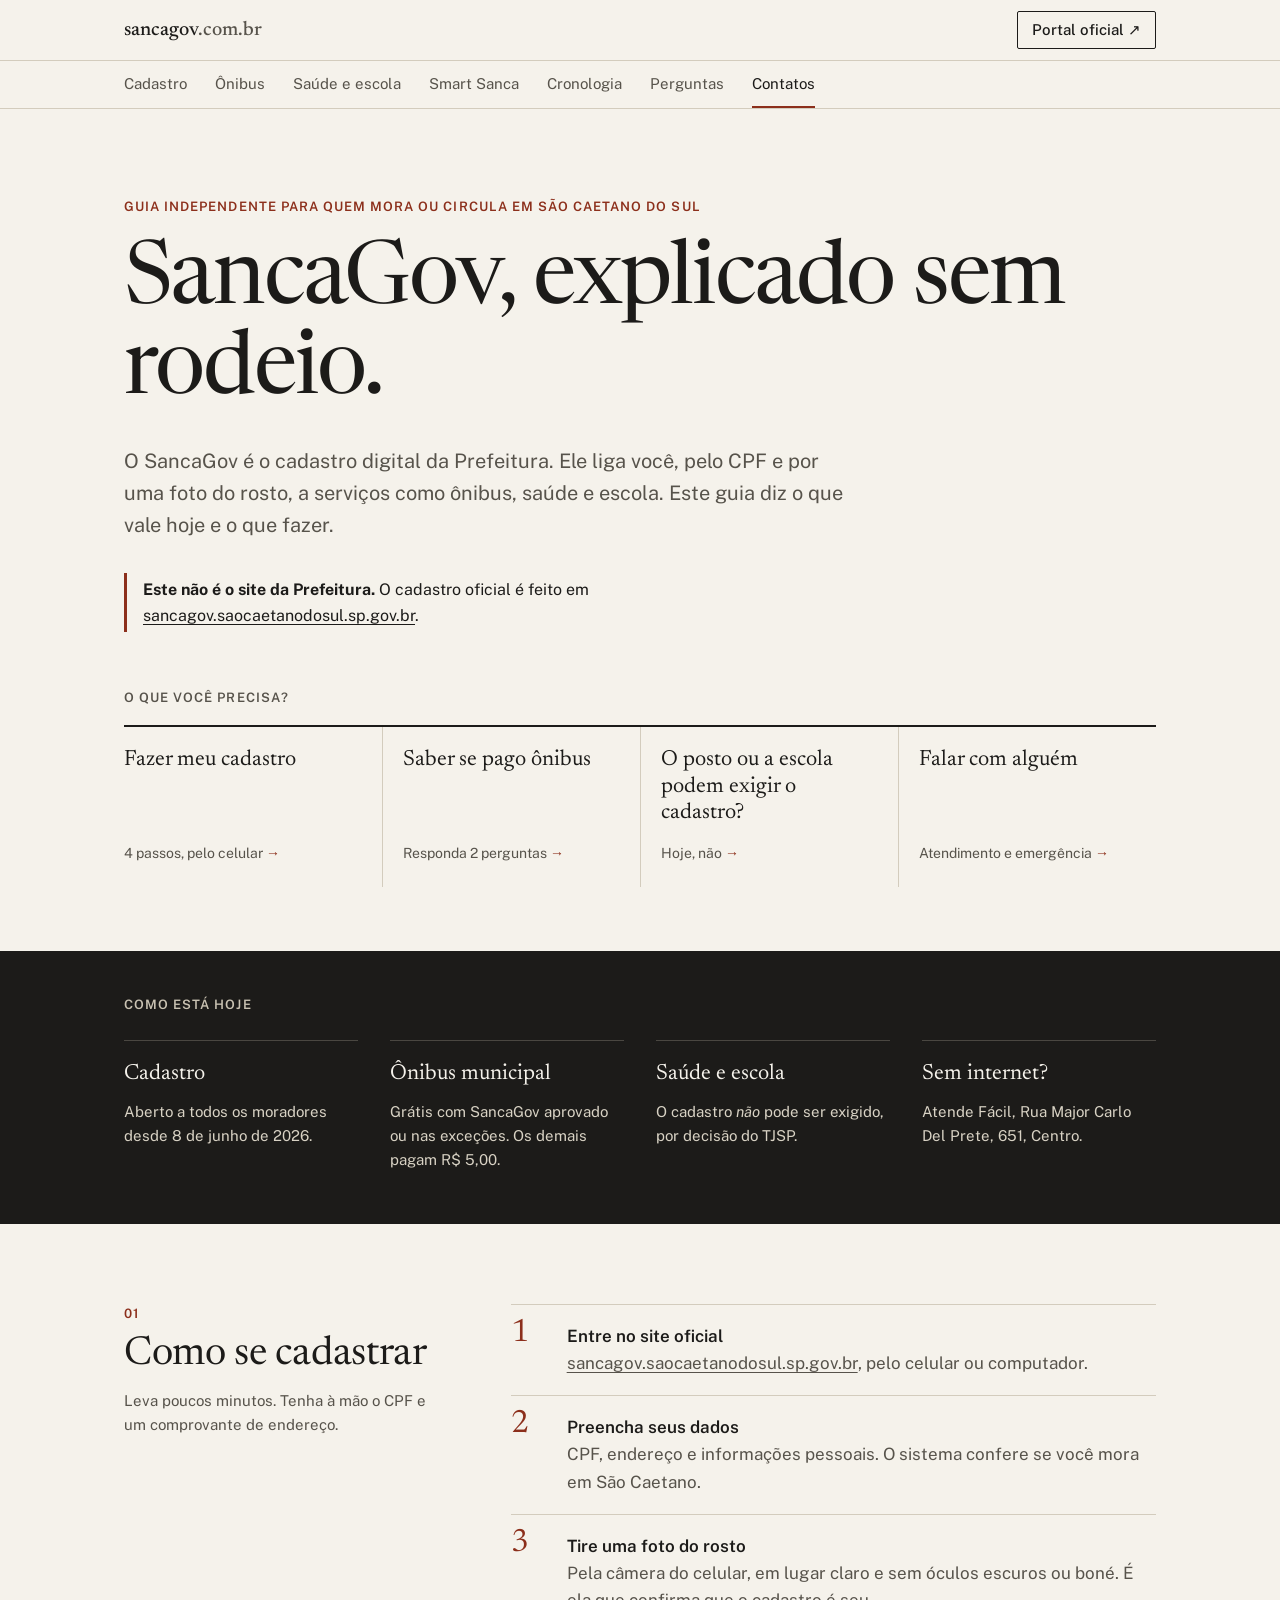
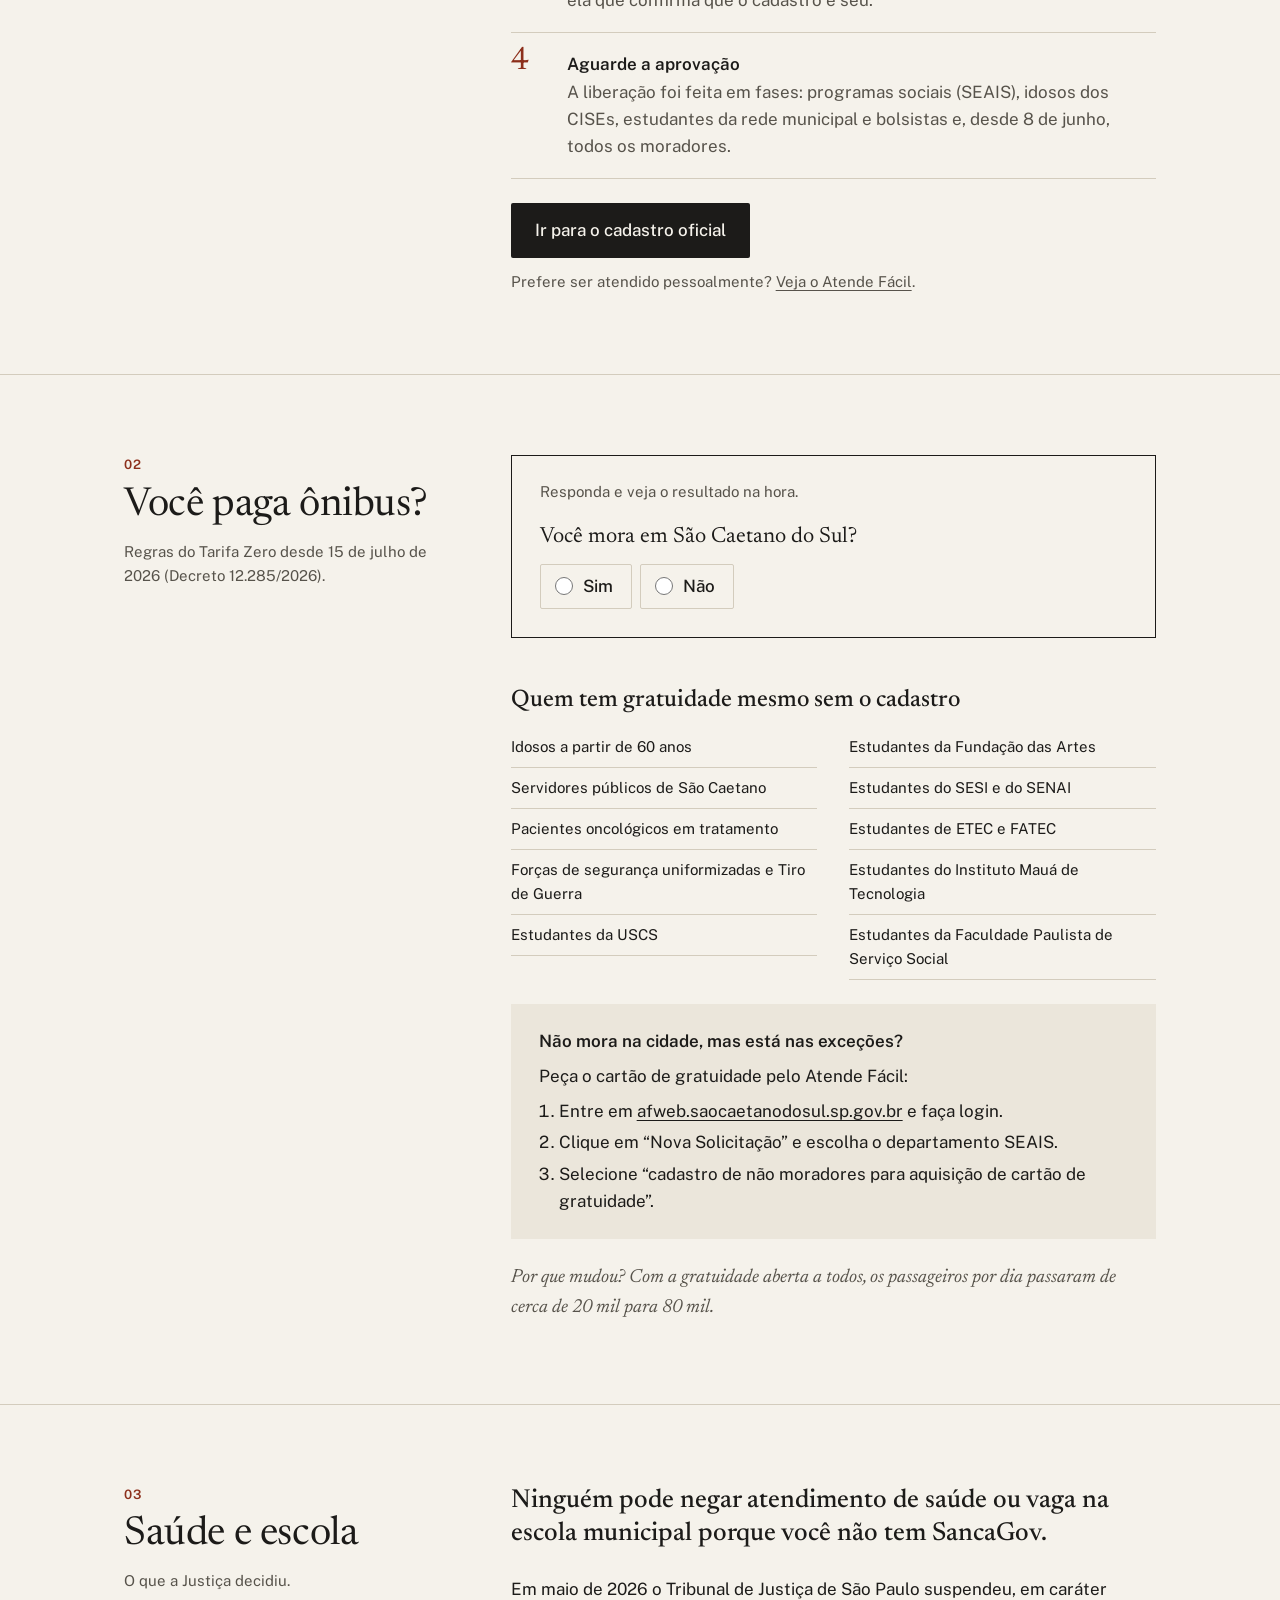
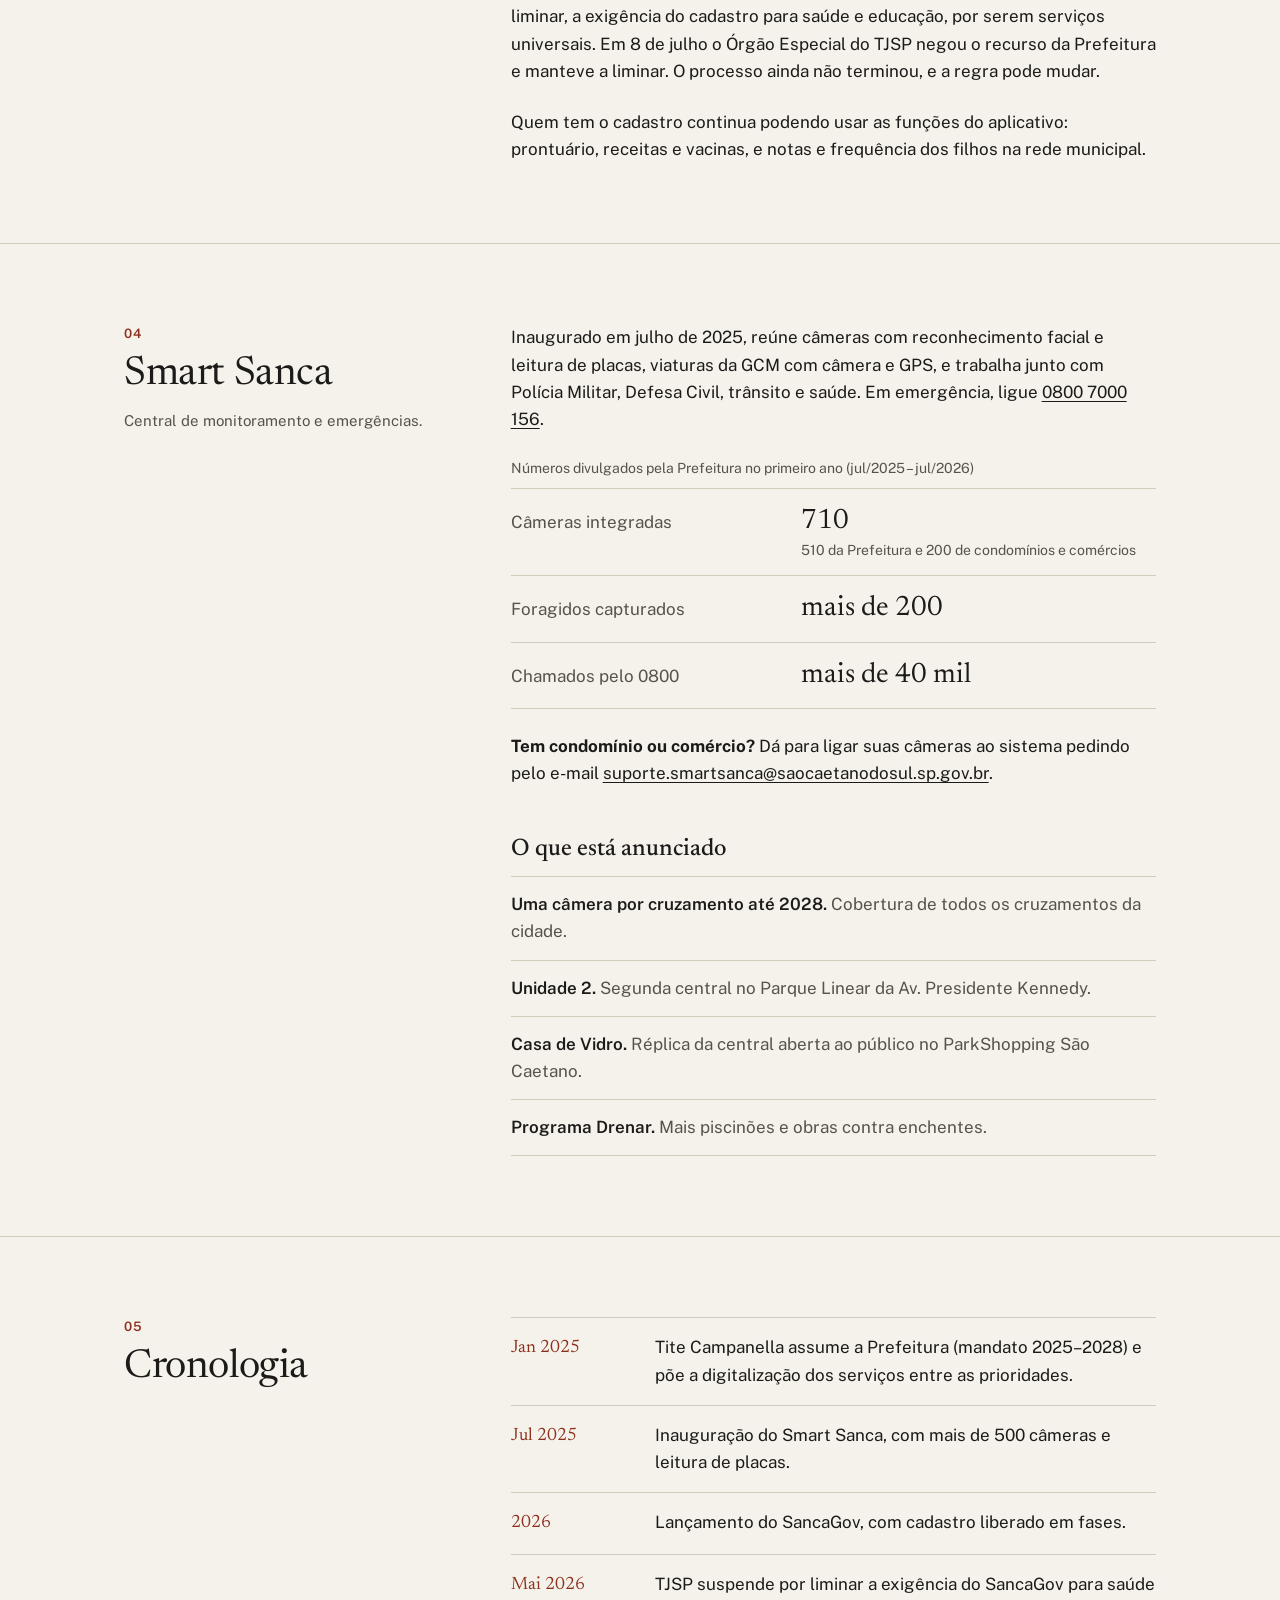
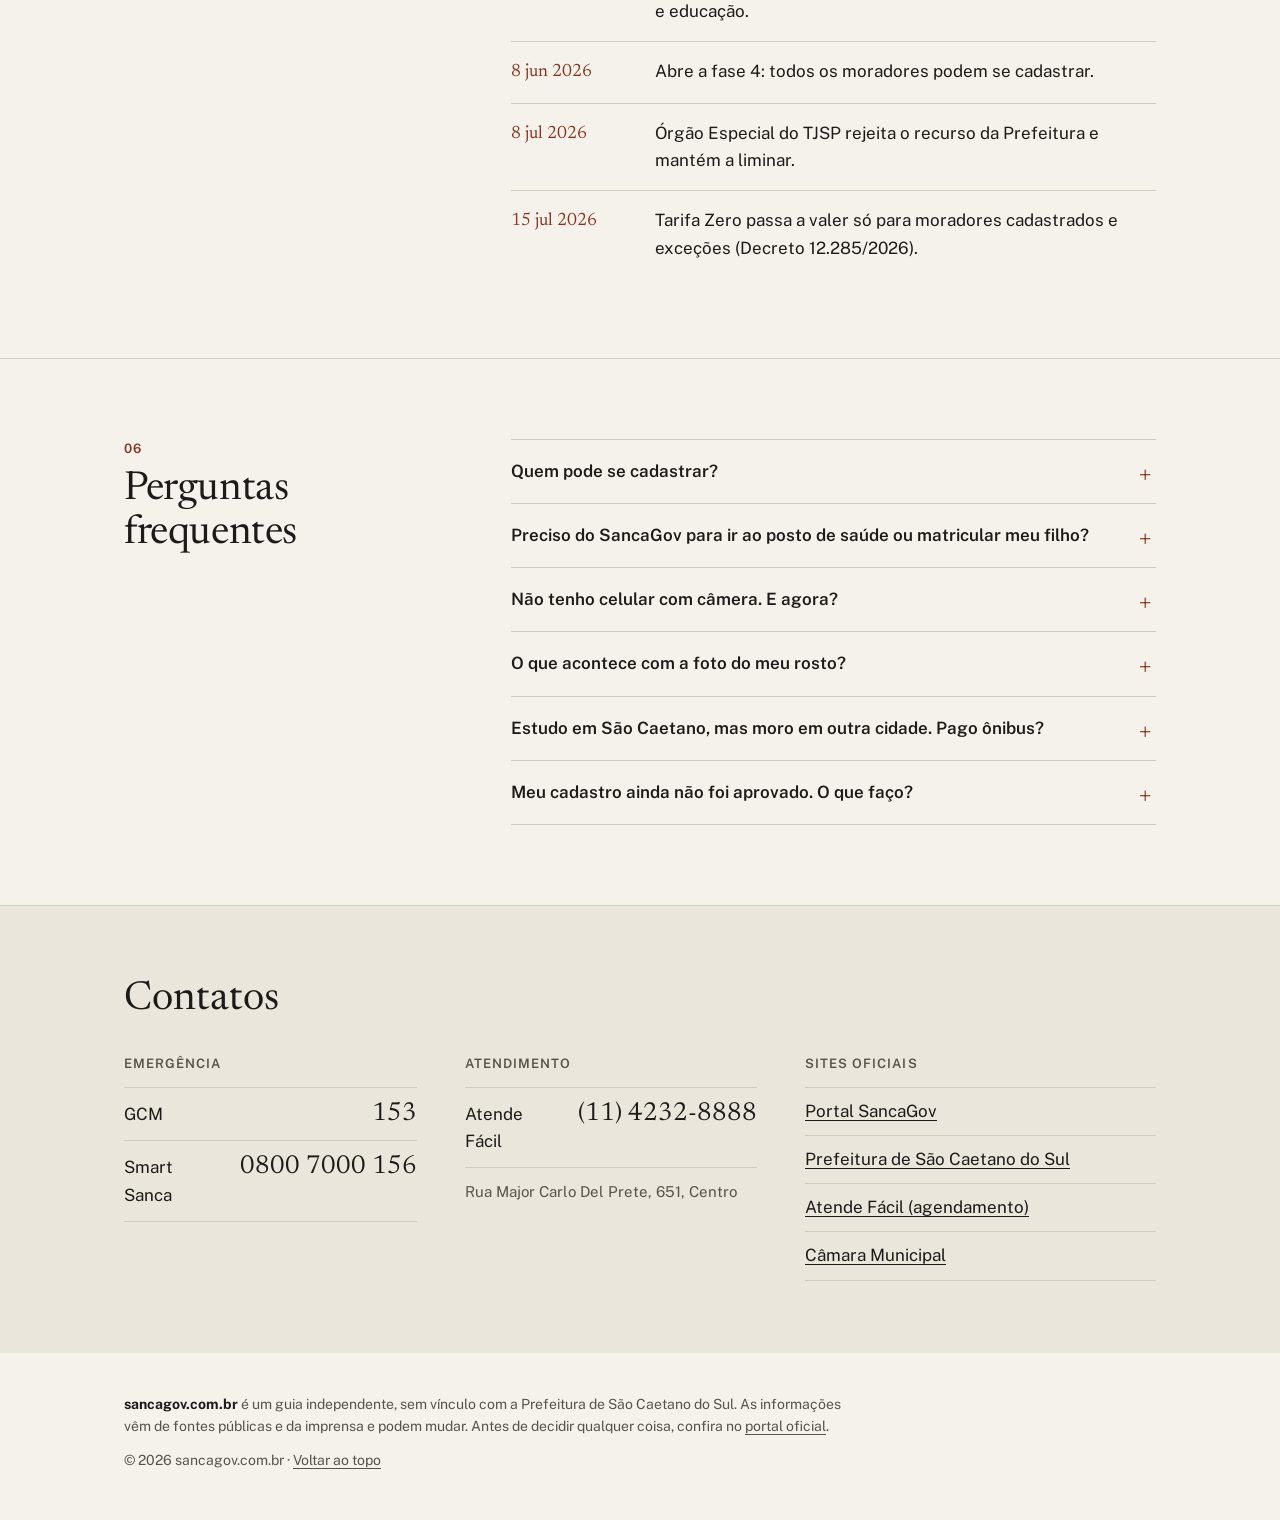
==== commit d64e4a6a: "Redesenha a página com foco nas tarefas do morador Reorganiza o conteúdo do Fan Hub em torno do que " ====
--- a/index.html
+++ b/index.html
@@ -4,62 +4,41 @@
 <head>
     <meta charset="UTF-8">
     <meta name="viewport" content="width=device-width, initial-scale=1.0">
-    <title>SancaGov Fan Hub | A Revolução Digital de São Caetano do Sul</title>
-    <meta name="description" content="Portal celebrando o SancaGov — plataforma de identidade digital de São Caetano do Sul. 710 câmeras Smart Sanca, Tarifa Zero exclusivo para moradores, +200 foragidos capturados e 172 mil cidadãos conectados.">
-    
-    <!-- Google Fonts: Plus Jakarta Sans -->
+    <title>SancaGov explicado | Guia independente para moradores de São Caetano do Sul</title>
+    <meta name="description"
+        content="Como fazer o cadastro no SancaGov, quem paga ônibus desde julho de 2026, o que a Justiça decidiu sobre saúde e escola, e os telefones úteis de São Caetano do Sul. Guia independente.">
+    <meta name="theme-color" content="#f5f2eb">
     <link rel="preconnect" href="https://fonts.googleapis.com">
     <link rel="preconnect" href="https://fonts.gstatic.com" crossorigin>
-    <link href="https://fonts.googleapis.com/css2?family=Plus+Jakarta+Sans:wght@300;400;500;600;700;800&display=swap" rel="stylesheet">
-    
-    <!-- Material Icons -->
-    <link href="https://fonts.googleapis.com/icon?family=Material+Icons+Outlined" rel="stylesheet">
-    
-    <!-- Estilos Customizados -->
+    <link
+        href="https://fonts.googleapis.com/css2?family=Newsreader:ital,opsz,wght@0,6..72,400;0,6..72,500;1,6..72,400&family=Public+Sans:wght@400;500;600&display=swap"
+        rel="stylesheet">
     <link rel="stylesheet" href="style.css">
 
-    <!-- Schema.org Rich Snippets (SEO) -->
     <script type="application/ld+json">
     {
       "@context": "https://schema.org",
-      "@graph": [
+      "@type": "FAQPage",
+      "mainEntity": [
         {
-          "@type": "WebSite",
-          "@id": "https://sancagov-fanhub.com.br/#website",
-          "url": "https://sancagov-fanhub.com.br",
-          "name": "SancaGov Fan Hub",
-          "description": "Portal independente celebrando a inovação digital e os serviços públicos integrados de São Caetano do Sul."
+          "@type": "Question",
+          "name": "Quem pode se cadastrar no SancaGov?",
+          "acceptedAnswer": { "@type": "Answer", "text": "Qualquer morador de São Caetano do Sul com CPF. Desde 8 de junho de 2026 o cadastro está aberto a todos os moradores, pelo site sancagov.saocaetanodosul.sp.gov.br." }
         },
         {
-          "@type": "FAQPage",
-          "@id": "https://sancagov-fanhub.com.br/#faq",
-          "isPartOf": { "@id": "https://sancagov-fanhub.com.br/#website" },
-          "mainEntity": [
-            {
-              "@type": "Question",
-              "name": "Quem pode usar o SancaGov?",
-              "acceptedAnswer": {
-                "@type": "Answer",
-                "text": "Todos os moradores de São Caetano do Sul com CPF válido podem se cadastrar no SancaGov. O cadastro é feito digitalmente pelo celular com validação por reconhecimento facial."
-              }
-            },
-            {
-              "@type": "Question",
-              "name": "Como funciona o Tarifa Zero a partir de julho de 2026?",
-              "acceptedAnswer": {
-                "@type": "Answer",
-                "text": "Desde 15 de julho de 2026, o Tarifa Zero é exclusivo para moradores cadastrados no SancaGov. Não-moradores sem exceções passam a pagar R$ 5,00 por viagem. Existem exceções como idosos 60+, servidores públicos de SCS, pacientes oncológicos, forças de segurança uniformizadas e estudantes de USCS, Fundação das Artes, SESI, SENAI, ETEC, FATEC, IMT e Faculdade Paulista de Serviço Social."
-              }
-            },
-            {
-              "@type": "Question",
-              "name": "E quanto à decisão judicial que suspendeu a exigência do cadastro?",
-              "acceptedAnswer": {
-                "@type": "Answer",
-                "text": "No dia 8 de julho de 2026, o Órgão Especial do TJSP manteve a decisão liminar que suspende a exigência do cadastramento SancaGov para acesso a serviços essenciais e universais, como saúde e educação públicas. A suspensão vale para esses serviços essenciais, porém para o Tarifa Zero a exigência do SancaGov continua ativa para moradores de São Caetano do Sul."
-              }
-            }
-          ]
+          "@type": "Question",
+          "name": "Preciso do SancaGov para ir ao posto de saúde ou matricular meu filho?",
+          "acceptedAnswer": { "@type": "Answer", "text": "Não, por enquanto. Uma liminar do TJSP, mantida em 8 de julho de 2026, impede que o cadastro seja exigido para saúde e educação. Ele continua exigido para o Tarifa Zero." }
+        },
+        {
+          "@type": "Question",
+          "name": "Quem paga ônibus municipal em São Caetano do Sul?",
+          "acceptedAnswer": { "@type": "Answer", "text": "Desde 15 de julho de 2026 (Decreto 12.285/2026), viaja de graça quem tem SancaGov aprovado e quem se encaixa nas exceções, como idosos a partir de 60 anos e estudantes de algumas instituições. Os demais pagam R$ 5,00 por viagem." }
+        },
+        {
+          "@type": "Question",
+          "name": "Não tenho celular com câmera. Como faço o cadastro?",
+          "acceptedAnswer": { "@type": "Answer", "text": "O site também abre no computador, e o Atende Fácil faz atendimento presencial na Rua Major Carlo Del Prete, 651, Centro, telefone (11) 4232-8888." }
         }
       ]
     }
@@ -67,1353 +46,506 @@
 </head>
 
 <body>
-    <!-- Barra de progresso de leitura -->
-    <div class="reading-progress" id="readingProgress"></div>
-
-    <!-- Partículas / Brilhos de Fundo para Efeito Premium -->
-    <div class="bg-glow-1"></div>
-    <div class="bg-glow-2"></div>
-    <div class="bg-glow-3"></div>
-
-    <nav class="navbar">
-        <div class="logo">
-            <span class="logo-icon">
-                <span class="material-icons-outlined">domain</span>
-            </span>
-            <span class="logo-text">Sanca<span class="highlight">Gov</span><span class="badge">FAN HUB</span></span>
+
+    <a class="skip" href="#conteudo">Pular para o conteúdo</a>
+
+    <header class="topbar">
+        <div class="wrap topbar-inner">
+            <a href="#" class="wordmark">sancagov<span class="tld">.com.br</span></a>
+            <a class="topbar-cta" href="https://sancagov.saocaetanodosul.sp.gov.br" rel="noopener">
+                Portal oficial <span aria-hidden="true">↗</span>
+            </a>
         </div>
-        <div class="nav-links" id="navLinks">
-            <a href="#sobre" class="nav-link">A Cidade</a>
-            <a href="#beneficios" class="nav-link">Benefícios</a>
-            <a href="#smart-sanca" class="nav-link">Smart Sanca</a>
-            <a href="#simulador" class="nav-link">Tarifa Zero</a>
-            <a href="#cadastro" class="nav-link">Cadastro</a>
-            <a href="#expansao" class="nav-link">Expansão</a>
-            <a href="#faq" class="nav-link">FAQ</a>
-        </div>
-        <a href="https://sancagov.saocaetanodosul.sp.gov.br" target="_blank" class="btn-primary">
-            Portal Oficial
-            <span class="material-icons-outlined">open_in_new</span>
-        </a>
-        <button class="hamburger" id="hamburgerBtn" aria-label="Abrir menu">
-            <span></span><span></span><span></span>
-        </button>
-    </nav>
-
-    <main>
-        <!-- ===================== HERO SECTION ===================== -->
-        <header class="hero">
-            <div class="hero-content">
-                <div class="hero-tag">
-                    <span class="material-icons-outlined tag-icon">auto_awesome</span>
-                    <span>Plataforma Digital do Cidadão — Lançada em 2026</span>
+        <nav class="sections" aria-label="Seções da página">
+            <div class="wrap sections-inner">
+                <a href="#cadastro">Cadastro</a>
+                <a href="#onibus">Ônibus</a>
+                <a href="#justica">Saúde e escola</a>
+                <a href="#smart-sanca">Smart Sanca</a>
+                <a href="#cronologia">Cronologia</a>
+                <a href="#perguntas">Perguntas</a>
+                <a href="#contatos">Contatos</a>
+            </div>
+        </nav>
+    </header>
+
+    <main id="conteudo">
+
+        <!-- Abertura -->
+        <section class="intro">
+            <div class="wrap">
+                <p class="eyebrow">Guia independente para quem mora ou circula em São Caetano do Sul</p>
+                <h1>SancaGov, explicado sem rodeio.</h1>
+                <p class="lede">
+                    O SancaGov é o cadastro digital da Prefeitura. Ele liga você, pelo CPF e por uma foto do rosto,
+                    a serviços como ônibus, saúde e escola. Este guia diz o que vale hoje e o que fazer.
+                </p>
+                <p class="notice">
+                    <strong>Este não é o site da Prefeitura.</strong>
+                    O cadastro oficial é feito em
+                    <a href="https://sancagov.saocaetanodosul.sp.gov.br" rel="noopener">sancagov.saocaetanodosul.sp.gov.br</a>.
+                </p>
+            </div>
+        </section>
+
+        <!-- Atalhos por tarefa -->
+        <section class="tasks" aria-labelledby="tasks-title">
+            <div class="wrap">
+                <h2 class="label" id="tasks-title">O que você precisa?</h2>
+                <ul class="task-list">
+                    <li>
+                        <a href="#cadastro">
+                            <span class="task-q">Fazer meu cadastro</span>
+                            <span class="task-a">4 passos, pelo celular</span>
+                        </a>
+                    </li>
+                    <li>
+                        <a href="#onibus">
+                            <span class="task-q">Saber se pago ônibus</span>
+                            <span class="task-a">Responda 2 perguntas</span>
+                        </a>
+                    </li>
+                    <li>
+                        <a href="#justica">
+                            <span class="task-q">O posto ou a escola podem exigir o cadastro?</span>
+                            <span class="task-a">Hoje, não</span>
+                        </a>
+                    </li>
+                    <li>
+                        <a href="#contatos">
+                            <span class="task-q">Falar com alguém</span>
+                            <span class="task-a">Atendimento e emergência</span>
+                        </a>
+                    </li>
+                </ul>
+            </div>
+        </section>
+
+        <!-- Situação atual -->
+        <section class="status" aria-labelledby="status-title">
+            <div class="wrap">
+                <h2 class="label" id="status-title">Como está hoje</h2>
+                <dl class="status-grid">
+                    <div>
+                        <dt>Cadastro</dt>
+                        <dd>Aberto a todos os moradores desde 8 de junho de 2026.</dd>
+                    </div>
+                    <div>
+                        <dt>Ônibus municipal</dt>
+                        <dd>Grátis com SancaGov aprovado ou nas exceções. Os demais pagam R$&nbsp;5,00.</dd>
+                    </div>
+                    <div>
+                        <dt>Saúde e escola</dt>
+                        <dd>O cadastro <em>não</em> pode ser exigido, por decisão do TJSP.</dd>
+                    </div>
+                    <div>
+                        <dt>Sem internet?</dt>
+                        <dd>Atende Fácil, Rua Major Carlo Del Prete, 651, Centro.</dd>
+                    </div>
+                </dl>
+            </div>
+        </section>
+
+        <!-- Cadastro -->
+        <section class="block" id="cadastro">
+            <div class="wrap two-col">
+                <header class="block-head">
+                    <p class="kicker">01</p>
+                    <h2>Como se cadastrar</h2>
+                    <p class="block-sub">Leva poucos minutos. Tenha à mão o CPF e um comprovante de endereço.</p>
+                </header>
+                <div class="prose">
+                    <ol class="steps">
+                        <li>
+                            <strong>Entre no site oficial</strong>
+                            <a href="https://sancagov.saocaetanodosul.sp.gov.br"
+                                rel="noopener">sancagov.saocaetanodosul.sp.gov.br</a>, pelo celular ou computador.
+                        </li>
+                        <li>
+                            <strong>Preencha seus dados</strong>
+                            CPF, endereço e informações pessoais. O sistema confere se você mora em São Caetano.
+                        </li>
+                        <li>
+                            <strong>Tire uma foto do rosto</strong>
+                            Pela câmera do celular, em lugar claro e sem óculos escuros ou boné.
+                            É ela que confirma que o cadastro é seu.
+                        </li>
+                        <li>
+                            <strong>Aguarde a aprovação</strong>
+                            A liberação foi feita em fases: programas sociais (SEAIS), idosos dos CISEs,
+                            estudantes da rede municipal e bolsistas e, desde 8 de junho, todos os moradores.
+                        </li>
+                    </ol>
+                    <p class="actions">
+                        <a class="button" href="https://sancagov.saocaetanodosul.sp.gov.br" rel="noopener">Ir para o
+                            cadastro oficial</a>
+                        <span class="hint">Prefere ser atendido pessoalmente? <a href="#contatos">Veja o Atende
+                                Fácil</a>.</span>
+                    </p>
                 </div>
-                <h1 class="fade-in-up">Identidade Digital Unificada na Cidade com Maior IDH do Brasil</h1>
-                <p class="subtitle fade-in-up" style="animation-delay: 0.1s;">
-                    Celebrando o <strong>SancaGov</strong>, a plataforma da Prefeitura de São Caetano do Sul que integra 
-                    reconhecimento facial, <strong>Tarifa Zero</strong> para moradores, prontuário de saúde e educação — 
-                    tudo vinculado ao CPF do cidadão, sob gestão do Prefeito <strong>Tite Campanella</strong>.
-                </p>
-                
-                <div class="hero-stats fade-in-up" style="animation-delay: 0.15s;">
-                    <div class="stat-card">
-                        <div class="stat-val">0,862</div>
-                        <div class="stat-lbl">IDH Municipal (IBGE)</div>
-                    </div>
-                    <div class="stat-card">
-                        <div class="stat-val">R$ 0</div>
-                        <div class="stat-lbl">Tarifa Zero p/ Moradores</div>
-                    </div>
-                    <div class="stat-card">
-                        <div class="stat-val">172 mil</div>
-                        <div class="stat-lbl">Habitantes (est. 2025)</div>
-                    </div>
+            </div>
+        </section>
+
+        <!-- Ônibus -->
+        <section class="block" id="onibus">
+            <div class="wrap two-col">
+                <header class="block-head">
+                    <p class="kicker">02</p>
+                    <h2>Você paga ônibus?</h2>
+                    <p class="block-sub">Regras do Tarifa Zero desde 15 de julho de 2026 (Decreto 12.285/2026).</p>
+                </header>
+                <div class="prose">
+
+                    <form class="checker" id="checker" aria-describedby="checker-help">
+                        <p id="checker-help" class="checker-help">Responda e veja o resultado na hora.</p>
+
+                        <fieldset data-step="mora">
+                            <legend>Você mora em São Caetano do Sul?</legend>
+                            <div class="choices">
+                                <label><input type="radio" name="mora" value="sim"> Sim</label>
+                                <label><input type="radio" name="mora" value="nao"> Não</label>
+                            </div>
+                        </fieldset>
+
+                        <fieldset data-step="cadastro" hidden>
+                            <legend>Seu cadastro no SancaGov já foi aprovado?</legend>
+                            <div class="choices">
+                                <label><input type="radio" name="cadastro" value="sim"> Sim</label>
+                                <label><input type="radio" name="cadastro" value="nao"> Ainda não</label>
+                            </div>
+                        </fieldset>
+
+                        <fieldset data-step="excecao" hidden>
+                            <legend>Você se encaixa em alguma das exceções abaixo?</legend>
+                            <div class="choices">
+                                <label><input type="radio" name="excecao" value="sim"> Sim</label>
+                                <label><input type="radio" name="excecao" value="nao"> Não</label>
+                            </div>
+                        </fieldset>
+
+                        <div class="result" id="result" role="status" aria-live="polite" hidden></div>
+
+                        <button type="reset" class="link-button" id="checker-reset" hidden>Recomeçar</button>
+                    </form>
+
+                    <h3 id="excecoes">Quem tem gratuidade mesmo sem o cadastro</h3>
+                    <ul class="columns">
+                        <li>Idosos a partir de 60 anos</li>
+                        <li>Servidores públicos de São Caetano</li>
+                        <li>Pacientes oncológicos em tratamento</li>
+                        <li>Forças de segurança uniformizadas e Tiro de Guerra</li>
+                        <li>Estudantes da USCS</li>
+                        <li>Estudantes da Fundação das Artes</li>
+                        <li>Estudantes do SESI e do SENAI</li>
+                        <li>Estudantes de ETEC e FATEC</li>
+                        <li>Estudantes do Instituto Mauá de Tecnologia</li>
+                        <li>Estudantes da Faculdade Paulista de Serviço Social</li>
+                    </ul>
+
+                    <div class="callout">
+                        <p class="callout-title">Não mora na cidade, mas está nas exceções?</p>
+                        <p>Peça o cartão de gratuidade pelo Atende Fácil:</p>
+                        <ol class="mini-steps">
+                            <li>Entre em <a href="https://afweb.saocaetanodosul.sp.gov.br"
+                                    rel="noopener">afweb.saocaetanodosul.sp.gov.br</a> e faça login.</li>
+                            <li>Clique em “Nova Solicitação” e escolha o departamento SEAIS.</li>
+                            <li>Selecione “cadastro de não moradores para aquisição de cartão de gratuidade”.</li>
+                        </ol>
+                    </div>
+
+                    <p class="aside-note">
+                        Por que mudou? Com a gratuidade aberta a todos, os passageiros por dia passaram de cerca de
+                        20 mil para 80 mil.
+                    </p>
                 </div>
-
-                <div class="hero-actions fade-in-up" style="animation-delay: 0.2s;">
-                    <a href="#app-showcase" class="btn-primary-large">
-                        <span class="material-icons-outlined">phone_android</span>
-                        Explorar o Aplicativo
-                    </a>
-                    <a href="#cadastro" class="btn-secondary-large">
-                        Como se Cadastrar
-                    </a>
+            </div>
+        </section>
+
+        <!-- Justiça -->
+        <section class="block" id="justica">
+            <div class="wrap two-col">
+                <header class="block-head">
+                    <p class="kicker">03</p>
+                    <h2>Saúde e escola</h2>
+                    <p class="block-sub">O que a Justiça decidiu.</p>
+                </header>
+                <div class="prose">
+                    <p class="answer">
+                        <strong>Ninguém pode negar atendimento de saúde ou vaga na escola municipal porque você não
+                            tem SancaGov.</strong>
+                    </p>
+                    <p>
+                        Em maio de 2026 o Tribunal de Justiça de São Paulo suspendeu, em caráter liminar, a exigência
+                        do cadastro para saúde e educação, por serem serviços universais. Em 8 de julho o Órgão
+                        Especial do TJSP negou o recurso da Prefeitura e manteve a liminar. O processo ainda não terminou,
+                        e a regra pode mudar.
+                    </p>
+                    <p>
+                        Quem tem o cadastro continua podendo usar as funções do aplicativo: prontuário, receitas e
+                        vacinas, e notas e frequência dos filhos na rede municipal.
+                    </p>
                 </div>
             </div>
-
-            <!-- INTERACTIVE PHONE MOCKUP -->
-            <div class="hero-visual fade-in-up" style="animation-delay: 0.3s;" id="app-showcase">
-                <div class="phone-wrapper">
-                    <div class="phone-notch"></div>
-                    <div class="phone-screen">
-                        <!-- App Header -->
-                        <div class="app-header">
-                            <div class="app-info">
-                                <span class="material-icons-outlined app-logo-icon">fingerprint</span>
-                                <div>
-                                    <div class="app-title">SancaGov</div>
-                                    <div class="app-subtitle">São Caetano do Sul</div>
-                                </div>
-                            </div>
-                            <div class="app-user">
-                                <span class="material-icons-outlined">account_circle</span>
-                            </div>
-                        </div>
-
-                        <!-- App Content Display (Dynamic via JS) -->
-                        <div class="app-content" id="app-screen-content">
-                            <!-- HOME SCREEN (Default) -->
-                            <div class="screen-view active" id="screen-home">
-                                <div class="welcome-box">
-                                    <h3>Olá, Morador!</h3>
-                                    <p>Bem-vindo ao seu painel unificado de São Caetano do Sul. Gestão Tite Campanella.</p>
-                                    <div class="user-status-pill">
-                                        <span class="dot-green"></span> Cadastro Biométrico Ativo
-                                    </div>
-                                </div>
-
-                                <div class="quick-stats-row">
-                                    <div class="quick-stat">
-                                        <div class="qs-title">Saúde</div>
-                                        <div class="qs-desc">Prontuário Ok</div>
-                                    </div>
-                                    <div class="quick-stat">
-                                        <div class="qs-title">Transporte</div>
-                                        <div class="qs-desc">Tarifa Zero ✓</div>
-                                    </div>
-                                </div>
-
-                                <div class="notification-card">
-                                    <div class="notif-header">
-                                        <span class="material-icons-outlined notif-icon">directions_bus</span>
-                                        <strong>Tarifa Zero Ativo</strong>
-                                    </div>
-                                    <p>Seu passe gratuito está ativo. Exclusivo para moradores cadastrados no SancaGov desde 15/07/2026.</p>
-                                </div>
-
-                                <div class="notif-alert-box">
-                                    <span class="material-icons-outlined">info</span>
-                                    <span>Toque nas abas abaixo para explorar os módulos!</span>
-                                </div>
-                            </div>
-
-                            <!-- SAÚDE SCREEN -->
-                            <div class="screen-view" id="screen-saude">
-                                <div class="screen-title-row">
-                                    <span class="material-icons-outlined text-blue">health_and_safety</span>
-                                    <h4>Portal da Saúde</h4>
-                                </div>
-                                <p class="screen-desc">Consultas, exames e medicamentos da rede municipal integrados.</p>
-
-                                <div class="screen-card">
-                                    <div class="card-item">
-                                        <span class="material-icons-outlined text-green">event_available</span>
-                                        <div>
-                                            <strong>Clínico Geral - UBS Centro</strong>
-                                            <span>Agendado para: 18/07 às 14:00</span>
-                                        </div>
-                                    </div>
-                                </div>
-
-                                <div class="screen-card">
-                                    <div class="card-item">
-                                        <span class="material-icons-outlined text-orange">medication</span>
-                                        <div>
-                                            <strong>Retirada de Medicamentos</strong>
-                                            <span>2 receitas disponíveis na farmácia municipal</span>
-                                        </div>
-                                    </div>
-                                </div>
-
-                                <button class="btn-app-action">Solicitar Telemedicina</button>
-                            </div>
-
-                            <!-- EDUCAÇÃO SCREEN -->
-                            <div class="screen-view" id="screen-educacao">
-                                <div class="screen-title-row">
-                                    <span class="material-icons-outlined text-red">school</span>
-                                    <h4>Portal da Educação</h4>
-                                </div>
-                                <p class="screen-desc">Acompanhe seus dependentes na rede municipal de ensino.</p>
-
-                                <div class="student-profile">
-                                    <div class="student-avatar">LG</div>
-                                    <div class="student-details">
-                                        <strong>Lucas G. Oliveira</strong>
-                                        <span>7º Ano - EMEF Prof. Vicente Bastos</span>
-                                    </div>
-                                </div>
-
-                                <div class="report-card">
-                                    <div class="report-row">
-                                        <span>Matemática:</span> <strong>8.5</strong>
-                                    </div>
-                                    <div class="report-row">
-                                        <span>Português:</span> <strong>9.0</strong>
-                                    </div>
-                                    <div class="report-row">
-                                        <span>Frequência:</span> <strong class="text-green">96%</strong>
-                                    </div>
-                                </div>
-
-                                <button class="btn-app-action">Ver Boletim Completo</button>
-                            </div>
-
-                            <!-- TRANSPORTE SCREEN -->
-                            <div class="screen-view" id="screen-transporte">
-                                <div class="screen-title-row">
-                                    <span class="material-icons-outlined text-green">directions_bus</span>
-                                    <h4>Tarifa Zero</h4>
-                                </div>
-                                <p class="screen-desc">Gratuidade exclusiva para moradores de São Caetano do Sul cadastrados no SancaGov.</p>
-
-                                <div class="qr-box">
-                                    <div class="qr-code">
-                                        <div class="qr-square"></div>
-                                    </div>
-                                    <span class="qr-caption">Apresente este QR Code no validador do ônibus</span>
-                                </div>
-
-                                <div class="bus-tracker">
-                                    <div class="tracker-header">
-                                        <span class="pulse-dot"></span>
-                                        <strong>Linha 01 - Circular Centro</strong>
-                                    </div>
-                                    <span class="tracker-eta">Próximo ônibus chegando em 4 minutos</span>
-                                </div>
-                            </div>
-
-                            <!-- SEGURANÇA SCREEN -->
-                            <div class="screen-view" id="screen-seguranca">
-                                <div class="screen-title-row">
-                                    <span class="material-icons-outlined text-orange">shield</span>
-                                    <h4>Smart Sanca & GCM</h4>
-                                </div>
-                                <p class="screen-desc">Integração com o Smart Sanca — Centro de Inteligência e Segurança.</p>
-
-                                <div class="sos-card">
-                                    <button class="sos-btn" id="sosTrigger">
-                                        <span class="material-icons-outlined">campaign</span>
-                                        <span>BOTÃO SOS</span>
-                                    </button>
-                                    <span class="sos-desc">Clique para acionar socorro emergencial da GCM via Smart Sanca</span>
-                                </div>
-
-                                <div class="cam-feed">
-                                    <div class="cam-status"><span class="red-dot"></span> Câmera Ao Vivo - Av. Goiás</div>
-                                    <div class="cam-placeholder">
-                                        <span class="material-icons-outlined">videocam</span>
-                                    </div>
-                                </div>
-                            </div>
-                        </div>
-
-                        <!-- App Bottom Navigation -->
-                        <div class="app-nav">
-                            <button class="app-nav-item active" data-screen="home">
-                                <span class="material-icons-outlined">home</span>
-                                <span>Início</span>
-                            </button>
-                            <button class="app-nav-item" data-screen="saude">
-                                <span class="material-icons-outlined">health_and_safety</span>
-                                <span>Saúde</span>
-                            </button>
-                            <button class="app-nav-item" data-screen="educacao">
-                                <span class="material-icons-outlined">school</span>
-                                <span>Educação</span>
-                            </button>
-                            <button class="app-nav-item" data-screen="transporte">
-                                <span class="material-icons-outlined">directions_bus</span>
-                                <span>Tarifa</span>
-                            </button>
-                            <button class="app-nav-item" data-screen="seguranca">
-                                <span class="material-icons-outlined">shield</span>
-                                <span>GCM</span>
-                            </button>
-                        </div>
-                    </div>
+        </section>
+
+        <!-- Smart Sanca -->
+        <section class="block" id="smart-sanca">
+            <div class="wrap two-col">
+                <header class="block-head">
+                    <p class="kicker">04</p>
+                    <h2>Smart Sanca</h2>
+                    <p class="block-sub">Central de monitoramento e emergências.</p>
+                </header>
+                <div class="prose">
+                    <p>
+                        Inaugurado em julho de 2025, reúne câmeras com reconhecimento facial e leitura de placas,
+                        viaturas da GCM com câmera e GPS, e trabalha junto com Polícia Militar, Defesa Civil,
+                        trânsito e saúde. Em emergência, ligue <a href="tel:08007000156">0800 7000 156</a>.
+                    </p>
+
+                    <table class="figures">
+                        <caption>Números divulgados pela Prefeitura no primeiro ano (jul/2025 – jul/2026)</caption>
+                        <tbody>
+                            <tr>
+                                <th scope="row">Câmeras integradas</th>
+                                <td>710 <span>510 da Prefeitura e 200 de condomínios e comércios</span></td>
+                            </tr>
+                            <tr>
+                                <th scope="row">Foragidos capturados</th>
+                                <td>mais de 200</td>
+                            </tr>
+                            <tr>
+                                <th scope="row">Chamados pelo 0800</th>
+                                <td>mais de 40 mil</td>
+                            </tr>
+                        </tbody>
+                    </table>
+
+                    <p>
+                        <strong>Tem condomínio ou comércio?</strong> Dá para ligar suas câmeras ao sistema pedindo pelo
+                        e-mail
+                        <a href="mailto:suporte.smartsanca@saocaetanodosul.sp.gov.br">suporte.smartsanca@saocaetanodosul.sp.gov.br</a>.
+                    </p>
+
+                    <h3>O que está anunciado</h3>
+                    <ul class="plain-list">
+                        <li><strong>Uma câmera por cruzamento até 2028.</strong> Cobertura de todos os cruzamentos da
+                            cidade.</li>
+                        <li><strong>Unidade 2.</strong> Segunda central no Parque Linear da Av. Presidente Kennedy.</li>
+                        <li><strong>Casa de Vidro.</strong> Réplica da central aberta ao público no ParkShopping São
+                            Caetano.</li>
+                        <li><strong>Programa Drenar.</strong> Mais piscinões e obras contra enchentes.</li>
+                    </ul>
                 </div>
             </div>
-        </header>
-
-        <!-- ===================== NEWS TICKER / MARQUEE ===================== -->
-        <section class="news-ticker">
-            <div class="ticker-track" id="tickerTrack">
-                <div class="ticker-item">
-                    <span class="material-icons-outlined">videocam</span>
-                    <span><strong>Smart Sanca 1 ano:</strong> 710 câmeras integradas e mais de 200 foragidos capturados com reconhecimento facial</span>
+        </section>
+
+        <!-- Cronologia -->
+        <section class="block" id="cronologia">
+            <div class="wrap two-col">
+                <header class="block-head">
+                    <p class="kicker">05</p>
+                    <h2>Cronologia</h2>
+                </header>
+                <ol class="timeline">
+                    <li>
+                        <time datetime="2025-01">Jan 2025</time>
+                        <p>Tite Campanella assume a Prefeitura (mandato 2025–2028) e põe a digitalização dos serviços
+                            entre as prioridades.</p>
+                    </li>
+                    <li>
+                        <time datetime="2025-07">Jul 2025</time>
+                        <p>Inauguração do Smart Sanca, com mais de 500 câmeras e leitura de placas.</p>
+                    </li>
+                    <li>
+                        <time datetime="2026">2026</time>
+                        <p>Lançamento do SancaGov, com cadastro liberado em fases.</p>
+                    </li>
+                    <li>
+                        <time datetime="2026-05">Mai 2026</time>
+                        <p>TJSP suspende por liminar a exigência do SancaGov para saúde e educação.</p>
+                    </li>
+                    <li>
+                        <time datetime="2026-06-08">8 jun 2026</time>
+                        <p>Abre a fase 4: todos os moradores podem se cadastrar.</p>
+                    </li>
+                    <li>
+                        <time datetime="2026-07-08">8 jul 2026</time>
+                        <p>Órgão Especial do TJSP rejeita o recurso da Prefeitura e mantém a liminar.</p>
+                    </li>
+                    <li>
+                        <time datetime="2026-07-15">15 jul 2026</time>
+                        <p>Tarifa Zero passa a valer só para moradores cadastrados e exceções (Decreto 12.285/2026).</p>
+                    </li>
+                </ol>
+            </div>
+        </section>
+
+        <!-- Perguntas -->
+        <section class="block" id="perguntas">
+            <div class="wrap two-col">
+                <header class="block-head">
+                    <p class="kicker">06</p>
+                    <h2>Perguntas frequentes</h2>
+                </header>
+                <div class="faq">
+                    <details>
+                        <summary>Quem pode se cadastrar?</summary>
+                        <p>Qualquer morador de São Caetano do Sul com CPF. Desde 8 de junho de 2026 o cadastro está
+                            aberto a todos, pelo site oficial.</p>
+                    </details>
+                    <details>
+                        <summary>Preciso do SancaGov para ir ao posto de saúde ou matricular meu filho?</summary>
+                        <p>Não, por enquanto. A liminar do TJSP impede que o cadastro seja exigido para saúde e
+                            educação. Ele continua exigido para o Tarifa Zero.</p>
+                    </details>
+                    <details>
+                        <summary>Não tenho celular com câmera. E agora?</summary>
+                        <p>O site também abre no computador, e o Atende Fácil faz o atendimento presencial
+                            (Rua Major Carlo Del Prete, 651, Centro · <a href="tel:1142328888">(11) 4232-8888</a>).</p>
+                    </details>
+                    <details>
+                        <summary>O que acontece com a foto do meu rosto?</summary>
+                        <p>Segundo a Prefeitura, a foto serve para validar o cadastro, os dados são criptografados,
+                            seguem a LGPD e só órgãos autorizados têm acesso. Pela LGPD, você pode pedir à Prefeitura
+                            informações sobre como seus dados são usados.</p>
+                    </details>
+                    <details>
+                        <summary>Estudo em São Caetano, mas moro em outra cidade. Pago ônibus?</summary>
+                        <p>Depende da instituição. Estudantes das escolas listadas em
+                            <a href="#excecoes">exceções</a> continuam com gratuidade, mas precisam pedir o cartão pelo
+                            Atende Fácil.</p>
+                    </details>
+                    <details>
+                        <summary>Meu cadastro ainda não foi aprovado. O que faço?</summary>
+                        <p>Enquanto não for aprovado, a passagem é cobrada, a não ser que você esteja nas exceções.
+                            Para saber em que pé está o pedido, procure o Atende Fácil.</p>
+                    </details>
                 </div>
-                <div class="ticker-item">
-                    <span class="material-icons-outlined">campaign</span>
-                    <span><strong>Tarifa Zero exclusivo:</strong> desde 15/07/2026, apenas moradores cadastrados no SancaGov viajam gratuitamente</span>
+            </div>
+        </section>
+
+        <!-- Contatos -->
+        <section class="contacts" id="contatos" aria-labelledby="contatos-title">
+            <div class="wrap">
+                <h2 class="contacts-title" id="contatos-title">Contatos</h2>
+                <div class="contacts-grid">
+                    <div>
+                        <h3 class="label">Emergência</h3>
+                        <ul class="phones">
+                            <li><span>GCM</span><a href="tel:153">153</a></li>
+                            <li><span>Smart Sanca</span><a href="tel:08007000156">0800 7000 156</a></li>
+                        </ul>
+                    </div>
+                    <div>
+                        <h3 class="label">Atendimento</h3>
+                        <ul class="phones">
+                            <li><span>Atende Fácil</span><a href="tel:1142328888">(11) 4232-8888</a></li>
+                        </ul>
+                        <p class="address">Rua Major Carlo Del Prete, 651, Centro</p>
+                    </div>
+                    <div>
+                        <h3 class="label">Sites oficiais</h3>
+                        <ul class="links">
+                            <li><a href="https://sancagov.saocaetanodosul.sp.gov.br" rel="noopener">Portal SancaGov</a>
+                            </li>
+                            <li><a href="https://www.saocaetanodosul.sp.gov.br" rel="noopener">Prefeitura de São
+                                    Caetano do Sul</a></li>
+                            <li><a href="https://afweb.saocaetanodosul.sp.gov.br" rel="noopener">Atende Fácil
+                                    (agendamento)</a></li>
+                            <li><a href="https://camarascs.sp.gov.br" rel="noopener">Câmara Municipal</a></li>
+                        </ul>
+                    </div>
                 </div>
-                <div class="ticker-item">
-                    <span class="material-icons-outlined">trending_up</span>
-                    <span><strong>Impacto:</strong> demanda do transporte cresceu 300% (de 20 mil para 80 mil passageiros/dia) — economia de R$ 15 mi/ano</span>
-                </div>
-                <div class="ticker-item">
-                    <span class="material-icons-outlined">gavel</span>
-                    <span><strong>TJSP (08/07/2026):</strong> Tribunal mantém liminar — exigência do SancaGov para saúde e educação continua suspensa</span>
-                </div>
-                <div class="ticker-item">
-                    <span class="material-icons-outlined">how_to_reg</span>
-                    <span><strong>Fase 4 aberta (08/06):</strong> todos os moradores de SCS já podem fazer o cadastro no SancaGov</span>
-                </div>
-                <div class="ticker-item">
-                    <span class="material-icons-outlined">phone_in_talk</span>
-                    <span><strong>Emergência Smart Sanca:</strong> ligue 0800 7000 156 — central integrada com GCM, PM e Defesa Civil 24h</span>
-                </div>
-                <!-- Duplicatas para scroll contínuo -->
-                <div class="ticker-item">
-                    <span class="material-icons-outlined">videocam</span>
-                    <span><strong>Smart Sanca 1 ano:</strong> 710 câmeras integradas e mais de 200 foragidos capturados com reconhecimento facial</span>
-                </div>
-                <div class="ticker-item">
-                    <span class="material-icons-outlined">campaign</span>
-                    <span><strong>Tarifa Zero exclusivo:</strong> desde 15/07/2026, apenas moradores cadastrados no SancaGov viajam gratuitamente</span>
-                </div>
-                <div class="ticker-item">
-                    <span class="material-icons-outlined">trending_up</span>
-                    <span><strong>Impacto:</strong> demanda do transporte cresceu 300% (de 20 mil para 80 mil passageiros/dia) — economia de R$ 15 mi/ano</span>
-                </div>
-                <div class="ticker-item">
-                    <span class="material-icons-outlined">gavel</span>
-                    <span><strong>TJSP (08/07/2026):</strong> Tribunal mantém liminar — exigência do SancaGov para saúde e educação continua suspensa</span>
-                </div>
-                <div class="ticker-item">
-                    <span class="material-icons-outlined">how_to_reg</span>
-                    <span><strong>Fase 4 aberta (08/06):</strong> todos os moradores de SCS já podem fazer o cadastro no SancaGov</span>
-                </div>
-                <div class="ticker-item">
-                    <span class="material-icons-outlined">phone_in_talk</span>
-                    <span><strong>Emergência Smart Sanca:</strong> ligue 0800 7000 156 — central integrada com GCM, PM e Defesa Civil 24h</span>
-                </div>
-            </div>
-        </section>
-
-        <!-- ===================== SOBRE SÃO CAETANO DO SUL ===================== -->
-        <section id="sobre" class="sobre-section reveal">
-            <div class="section-header">
-                <div class="sim-badge" style="background: rgba(139,92,246,0.1); color: #a78bfa; border-color: rgba(139,92,246,0.2);">Conheça a Cidade</div>
-                <h2>São Caetano do Sul em Dados Reais</h2>
-                <p>Localizada no coração do ABC Paulista, São Caetano é o menor município em área do Brasil, mas líder absoluto em desenvolvimento humano.</p>
-            </div>
-            <div class="sobre-grid">
-                <div class="sobre-text">
-                    <h3>O Município com Maior IDH do Brasil</h3>
-                    <p>
-                        Com <strong>IDH de 0,862</strong> segundo dados do IBGE, São Caetano do Sul se mantém como referência nacional em qualidade de vida, 
-                        educação, saúde e renda per capita. Seu território de apenas <strong>15,3 km²</strong> abriga mais de <strong>172 mil habitantes</strong> 
-                        (estimativa IBGE 2025), tornando-a uma das cidades mais densas do Estado de São Paulo.
-                    </p>
-                    <p>
-                        Sob a gestão do Prefeito <strong>Tite Campanella</strong>, eleito em 2024 e empossado em janeiro de 2025, 
-                        a cidade acelerou sua transformação digital com o lançamento do <strong>SancaGov</strong> em 2026 — 
-                        uma plataforma de identidade unificada do cidadão que conecta saúde, educação, transporte e segurança 
-                        em um único cadastro vinculado ao CPF e validado por reconhecimento facial.
-                    </p>
-                </div>
-                <div class="sobre-data-grid">
-                    <div class="sobre-data-item">
-                        <div class="data-icon bg-blue-grad"><span class="material-icons-outlined">trending_up</span></div>
-                        <div class="data-value">0,862</div>
-                        <div class="data-label">IDH (IBGE) <br><span style="font-size:0.65rem; color:#94a3b8; font-weight:normal;">Dados Set/2026 [A VERIFICAR]</span></div>
-                    </div>
-                    <div class="sobre-data-item">
-                        <div class="data-icon bg-green-grad"><span class="material-icons-outlined">people</span></div>
-                        <div class="data-value">172.693</div>
-                        <div class="data-label">Habitantes (est. 2025) <br><span style="font-size:0.65rem; color:#94a3b8; font-weight:normal;">Dados Set/2026 [A VERIFICAR]</span></div>
-                    </div>
-                    <div class="sobre-data-item">
-                        <div class="data-icon bg-orange-grad"><span class="material-icons-outlined">map</span></div>
-                        <div class="data-value">15,3 km²</div>
-                        <div class="data-label">Menor Município (Área)</div>
-                    </div>
-                    <div class="sobre-data-item">
-                        <div class="data-icon bg-purple-grad"><span class="material-icons-outlined">account_balance</span></div>
-                        <div class="data-value">Tite C.</div>
-                        <div class="data-label">Prefeito (2025-2028)</div>
-                    </div>
-                </div>
-            </div>
-        </section>
-
-        <!-- ===================== BENEFÍCIOS SECTION ===================== -->
-        <section id="beneficios" class="beneficios-section reveal">
-            <div class="section-header">
-                <h2>Os Pilares do SancaGov</h2>
-                <p>A plataforma integra dados dos moradores para otimizar a gestão pública e garantir que os benefícios cheguem a quem realmente reside na cidade.</p>
-            </div>
-
-            <div class="features-grid">
-                <div class="feature-card">
-                    <div class="feature-icon bg-blue-grad">
-                        <span class="material-icons-outlined icon-animate">badge</span>
-                    </div>
-                    <h3>Identidade Única do Cidadão</h3>
-                    <p>Um único cadastro vinculado ao CPF e validado por reconhecimento facial. A prefeitura unifica dados de saúde, educação e transporte em uma base centralizada.</p>
-                </div>
-                
-                <div class="feature-card">
-                    <div class="feature-icon bg-green-grad">
-                        <span class="material-icons-outlined icon-animate">directions_bus</span>
-                    </div>
-                    <h3>Tarifa Zero Exclusivo p/ Moradores</h3>
-                    <p>Desde 15 de julho de 2026, o Tarifa Zero é exclusivo para moradores cadastrados no SancaGov. Não-moradores pagam R$ 5,00. Estudantes de USCS, SESI, SENAI, ETEC e pacientes oncológicos têm exceções previstas em lei.</p>
-                </div>
-
-                <div class="feature-card">
-                    <div class="feature-icon bg-orange-grad">
-                        <span class="material-icons-outlined icon-animate">face</span>
-                    </div>
-                    <h3>Reconhecimento Facial de Ponta</h3>
-                    <p>O cadastro é feito digitalmente pelo celular com validação biométrica facial. Isso garante que os benefícios sejam direcionados exclusivamente aos residentes reais da cidade.</p>
-                </div>
-
-                <div class="feature-card">
-                    <div class="feature-icon bg-red-grad">
-                        <span class="material-icons-outlined icon-animate">health_and_safety</span>
-                    </div>
-                    <h3>Saúde Conectada 360°</h3>
-                    <p>Prontuário médico eletrônico unificado conectando UBSs, hospitais e postos de saúde. Histórico de consultas, receitas digitais e controle vacinal em um só lugar.</p>
-                </div>
-
-                <div class="feature-card">
-                    <div class="feature-icon bg-yellow-grad">
-                        <span class="material-icons-outlined icon-animate">school</span>
-                    </div>
-                    <h3>Educação na Palma da Mão</h3>
-                    <p>Pais acompanham frequência escolar, notas e boletins da rede municipal. Matrículas e comunicados escolares diretamente pelo aplicativo SancaGov.</p>
-                </div>
-
-                <div class="feature-card">
-                    <div class="feature-icon bg-cyan-grad">
-                        <span class="material-icons-outlined icon-animate">shield</span>
-                    </div>
-                    <h3>Smart Sanca & GCM Integrada</h3>
-                    <p>Inaugurado em julho de 2025, o Smart Sanca é o centro de inteligência que integra câmeras com reconhecimento facial, leitura de placas (LPR) e a Guarda Civil Municipal.</p>
-                </div>
-            </div>
-        </section>
-
-        <!-- ===================== SMART SANCA SECTION ===================== -->
-        <section id="smart-sanca" class="smart-sanca-section reveal">
-            <div class="section-header">
-                <div class="sim-badge" style="background: rgba(6,182,212,0.1); color: #22d3ee; border-color: rgba(6,182,212,0.2);">Centro de Inteligência</div>
-                <h2>Smart Sanca — 1 Ano de Operação (Jul/2025 – Jul/2026)</h2>
-                <p>O centro de tecnologia e inteligência de São Caetano do Sul que integra segurança, trânsito e emergências em tempo real. Em seu primeiro ano, o Smart Sanca alcançou <strong>710 câmeras</strong>, <strong>+200 foragidos capturados</strong> e <strong>+40 mil acionamentos</strong> via 0800.</p>
-            </div>
-
-            <div class="smart-grid">
-                <div class="smart-card">
-                    <div class="smart-icon bg-cyan-grad">
-                        <span class="material-icons-outlined">videocam</span>
-                    </div>
-                    <h3>710 Câmeras em Tempo Real</h3>
-                    <p><strong>510 câmeras próprias</strong> da Prefeitura e <strong>200 câmeras privadas</strong> de condomínios e comércios integradas ao sistema, espalhadas por pontos estratégicos da cidade, transmitindo imagens 24 horas.</p>
-                    <span class="smart-tag">
-                        <span class="material-icons-outlined" style="font-size:0.75rem!important;">check_circle</span>
-                        Operacional 24h
-                    </span>
-                </div>
-
-                <div class="smart-card">
-                    <div class="smart-icon bg-blue-grad">
-                        <span class="material-icons-outlined">face</span>
-                    </div>
-                    <h3>Reconhecimento Facial</h3>
-                    <p>Tecnologia de identificação facial integrada à base de dados de segurança pública, auxiliando na captura de foragidos e prevenção de crimes.</p>
-                    <span class="smart-tag">
-                        <span class="material-icons-outlined" style="font-size:0.75rem!important;">check_circle</span>
-                        IA Avançada
-                    </span>
-                </div>
-
-                <div class="smart-card">
-                    <div class="smart-icon bg-green-grad">
-                        <span class="material-icons-outlined">directions_car</span>
-                    </div>
-                    <h3>Leitura de Placas (LPR)</h3>
-                    <p>Câmeras com tecnologia LPR fazem cruzamento de placas veiculares com bancos de dados estaduais e federais de segurança pública em tempo real.</p>
-                    <span class="smart-tag">
-                        <span class="material-icons-outlined" style="font-size:0.75rem!important;">check_circle</span>
-                        Integração SSP
-                    </span>
-                </div>
-
-                <div class="smart-card">
-                    <div class="smart-icon bg-orange-grad">
-                        <span class="material-icons-outlined">groups</span>
-                    </div>
-                    <h3>Atuação Integrada</h3>
-                    <p>O Smart Sanca opera em parceria direta com a GCM, Polícia Militar, Defesa Civil, Trânsito e Saúde, permitindo respostas rápidas a qualquer ocorrência.</p>
-                    <span class="smart-tag">
-                        <span class="material-icons-outlined" style="font-size:0.75rem!important;">check_circle</span>
-                        GCM + PM + Defesa Civil
-                    </span>
-                </div>
-
-                <div class="smart-card">
-                    <div class="smart-icon bg-purple-grad">
-                        <span class="material-icons-outlined">local_police</span>
-                    </div>
-                    <h3>Viaturas Inteligentes</h3>
-                    <p>A frota da GCM possui viaturas equipadas com câmeras de monitoramento que transmitem imagens em tempo real para a central do Smart Sanca.</p>
-                    <span class="smart-tag">
-                        <span class="material-icons-outlined" style="font-size:0.75rem!important;">check_circle</span>
-                        GPS em Tempo Real
-                    </span>
-                </div>
-
-                <div class="smart-card">
-                    <div class="smart-icon bg-red-grad">
-                        <span class="material-icons-outlined">handshake</span>
-                    </div>
-                    <h3>Segurança Colaborativa</h3>
-                    <p>Condomínios e comércios podem integrar suas câmeras ao sistema público. Basta enviar solicitação para suporte.smartsanca@saocaetanodosul.sp.gov.br.</p>
-                    <span class="smart-tag">
-                        <span class="material-icons-outlined" style="font-size:0.75rem!important;">check_circle</span>
-                        Comunidade Integrada
-                    </span>
-                </div>
-            </div>
-
-            <!-- Smart Sanca: Resultados do 1º Ano -->
-            <div class="smart-results reveal" style="margin-top: 4rem;">
-                <div class="sim-badge" style="background: rgba(16,185,129,0.1); color: #34d399; border-color: rgba(16,185,129,0.2); margin-bottom: 1.5rem;">Resultados do 1º Ano (Jul/2025 – Jul/2026)</div>
-                <div class="smart-results-grid">
-                    <div class="result-highlight-card">
-                        <div class="rh-icon bg-green-grad">
-                            <span class="material-icons-outlined">person_search</span>
-                        </div>
-                        <div class="rh-number counter-number" data-target="200" data-prefix="+">0</div>
-                        <div class="rh-label">Foragidos Capturados</div>
-                        <div class="rh-desc">Com tecnologia de reconhecimento facial em tempo real</div>
-                    </div>
-                    <div class="result-highlight-card">
-                        <div class="rh-icon bg-blue-grad">
-                            <span class="material-icons-outlined">phone_in_talk</span>
-                        </div>
-                        <div class="rh-number counter-number" data-target="40000" data-prefix="+" data-suffix="">0</div>
-                        <div class="rh-label">Acionamentos via 0800</div>
-                        <div class="rh-desc">Central integrada 24h: <strong>0800 7000 156</strong></div>
-                    </div>
-                    <div class="result-highlight-card">
-                        <div class="rh-icon bg-cyan-grad">
-                            <span class="material-icons-outlined">videocam</span>
-                        </div>
-                        <div class="rh-number counter-number" data-target="710" data-suffix="">0</div>
-                        <div class="rh-label">Câmeras Integradas</div>
-                        <div class="rh-desc">510 próprias + 200 privadas de condomínios e comércios</div>
-                    </div>
-                    <div class="result-highlight-card">
-                        <div class="rh-icon bg-purple-grad">
-                            <span class="material-icons-outlined">verified_user</span>
-                        </div>
-                        <div class="rh-number">1ª</div>
-                        <div class="rh-label">Menor Taxa de Violência</div>
-                        <div class="rh-desc">Entre cidades com +100 mil hab. no Brasil (2025)</div>
-                    </div>
-                </div>
-            </div>
-        </section>
-
-        <!-- ===================== CALCULATOR SECTION (TARIFA ZERO SAVINGS) ===================== -->
-        <section id="simulador" class="simulador-section reveal">
-            <div class="simulador-card">
-                <div class="simulador-header">
-                    <div class="sim-badge">Simulador do Tarifa Zero</div>
-                    <h2>Calcule a Economia para Moradores</h2>
-                    <p>Desde 15/07/2026, o transporte público municipal é gratuito exclusivamente para moradores cadastrados no SancaGov. Não-moradores pagam R$ 5,00 por viagem. A demanda saltou de <strong>20 mil para 80 mil passageiros/dia</strong> (+300%), gerando economia estimada de <strong>R$ 15 milhões/ano</strong> para os cofres públicos.</p>
-                </div>
-
-                <div class="simulador-body">
-                    <div class="calc-group">
-                        <label for="tripsRange">
-                            <span>Viagens por semana (por pessoa)</span>
-                            <span class="range-val" id="tripsValue">10</span>
-                        </label>
-                        <input type="range" id="tripsRange" min="1" max="40" value="10" class="styled-range">
-                        <div class="range-labels">
-                            <span>1 viagem</span>
-                            <span>20 viagens</span>
-                            <span>40 viagens</span>
-                        </div>
-                    </div>
-
-                    <div class="calc-group">
-                        <label for="ticketPrice">Tarifa para não-moradores (R$)</label>
-                        <div class="input-wrapper">
-                            <span class="currency-symbol">R$</span>
-                            <input type="number" id="ticketPrice" value="5.00" step="0.10" min="1">
-                        </div>
-                    </div>
-
-                    <div class="results-grid">
-                        <div class="result-card">
-                            <div class="result-label">Economia Mensal</div>
-                            <div class="result-value text-green" id="monthlySavings">R$ 216,50</div>
-                        </div>
-                        <div class="result-card featured">
-                            <div class="result-label">Economia Anual</div>
-                            <div class="result-value text-gradient-green" id="annualSavings">R$ 2.598,00</div>
-                        </div>
-                    </div>
-
-                    <div class="savings-feedback-box" id="savingsFeedback">
-                        <span class="material-icons-outlined feedback-icon">emoji_events</span>
-                        <span class="feedback-text">Com essa economia anual, um morador cadastrado no SancaGov economiza o equivalente a mais de 2 meses de salário mínimo apenas em transporte!</span>
-                    </div>
-                </div>
-            </div>
-        </section>
-
-        <!-- ===================== COMO SE CADASTRAR (STEPPER) ===================== -->
-        <section id="cadastro" class="cadastro-section reveal">
-            <div class="section-header">
-                <div class="sim-badge" style="background: rgba(59,130,246,0.1); color: #60a5fa; border-color: rgba(59,130,246,0.2);">Passo a Passo Real</div>
-                <h2>Como se Cadastrar no SancaGov</h2>
-                <p>O cadastro é feito de forma digital pelo celular, sem necessidade de ir a um posto presencialmente. O processo é escalonado por fases.</p>
-            </div>
-
-            <div class="stepper">
-                <div class="step-item">
-                    <div class="step-number bg-blue-grad">1</div>
-                    <div class="step-content">
-                        <h4>Acesse o Portal Oficial</h4>
-                        <p>Entre no hotsite oficial do SancaGov pelo navegador do seu celular ou computador. Todo o processo é feito digitalmente.</p>
-                        <a href="https://sancagov.saocaetanodosul.sp.gov.br" target="_blank" class="step-link">
-                            <span class="material-icons-outlined">open_in_new</span>
-                            sancagov.saocaetanodosul.sp.gov.br
-                        </a>
-                    </div>
-                </div>
-
-                <div class="step-item">
-                    <div class="step-number bg-green-grad">2</div>
-                    <div class="step-content">
-                        <h4>Preencha seus Dados Pessoais</h4>
-                        <p>Informe seu CPF, dados de endereço e informações pessoais. O sistema valida se você é residente de São Caetano do Sul para liberar os benefícios.</p>
-                    </div>
-                </div>
-
-                <div class="step-item">
-                    <div class="step-number bg-orange-grad">3</div>
-                    <div class="step-content">
-                        <h4>Validação por Reconhecimento Facial</h4>
-                        <p>Tire uma foto do seu rosto usando a câmera do celular. A tecnologia de biometria facial garante a segurança e a veracidade do cadastro, evitando fraudes.</p>
-                    </div>
-                </div>
-
-                <div class="step-item">
-                    <div class="step-number bg-purple-grad">4</div>
-                    <div class="step-content">
-                        <h4>Aguarde sua Fase de Liberação</h4>
-                        <p>O cadastro é liberado em fases escalonadas: <strong>1ª)</strong> Beneficiários de programas sociais (SEAIS); <strong>2ª)</strong> Idosos cadastrados nos CISEs; <strong>3ª)</strong> Estudantes da rede municipal e bolsistas; <strong>4ª)</strong> Demais moradores.</p>
-                    </div>
-                </div>
-            </div>
-
-            <div class="legal-notice">
-                <span class="material-icons-outlined">gavel</span>
-                <p><strong>Nota sobre decisão judicial:</strong> Em maio de 2026, o TJSP concedeu liminar suspendendo a exigência do cadastro SancaGov para acesso a serviços públicos universais como saúde e educação. Em julho de 2026, o Tribunal rejeitou recurso da prefeitura e manteve a liminar. Acompanhe as atualizações no portal oficial da Prefeitura.</p>
-            </div>
-        </section>
-
-        <!-- ===================== DEPOIMENTOS SECTION ===================== -->
-        <section id="depoimentos" class="depoimentos-section reveal">
-            <div class="section-header">
-                <h2>Experiências dos Moradores</h2>
-                <p>Relatos de cidadãos de São Caetano do Sul sobre como a digitalização dos serviços municipais impacta o dia a dia.</p>
-            </div>
-
-            <div class="depoimentos-grid">
-                <div class="depoimento-card">
-                    <div class="dep-header">
-                        <div class="dep-avatar user-1">DB</div>
-                        <div>
-                            <h4>Dona Benedita</h4>
-                            <span>68 anos, Aposentada (Bairro Santa Maria)</span>
-                        </div>
-                    </div>
-                    <p class="dep-text">"Fiz o cadastro pelo celular mesmo, com a ajuda da minha neta. A foto do rosto foi rápida. Agora confiro meus exames e receitas pelo celular sem precisar ir ao postinho só pra tirar dúvida."</p>
-                    <div class="dep-rating">
-                        <span class="material-icons-outlined">star</span>
-                        <span class="material-icons-outlined">star</span>
-                        <span class="material-icons-outlined">star</span>
-                        <span class="material-icons-outlined">star</span>
-                        <span class="material-icons-outlined">star</span>
-                    </div>
-                </div>
-
-                <div class="depoimento-card">
-                    <div class="dep-header">
-                        <div class="dep-avatar user-2">MA</div>
-                        <div>
-                            <h4>Mateus Andrade</h4>
-                            <span>22 anos, Universitário da USCS (Bairro Barcelona)</span>
-                        </div>
-                    </div>
-                    <p class="dep-text">"Estudo na USCS e moro no Barcelona. Com o Tarifa Zero pelo SancaGov, economizo mais de R$ 200 por mês. Esse dinheiro agora vai direto para livros e material da faculdade."</p>
-                    <div class="dep-rating">
-                        <span class="material-icons-outlined">star</span>
-                        <span class="material-icons-outlined">star</span>
-                        <span class="material-icons-outlined">star</span>
-                        <span class="material-icons-outlined">star</span>
-                        <span class="material-icons-outlined">star</span>
-                    </div>
-                </div>
-
-                <div class="depoimento-card">
-                    <div class="dep-header">
-                        <div class="dep-avatar user-3">CR</div>
-                        <div>
-                            <h4>Camila Ribeiro</h4>
-                            <span>38 anos, Advogada e Mãe (Bairro Cerâmica)</span>
-                        </div>
-                    </div>
-                    <p class="dep-text">"Monitoro a frequência e as notas dos meus filhos pelo app. Se faltam à aula, o sistema avisa. O reconhecimento facial me dá segurança sobre quem está acessando nossos dados."</p>
-                    <div class="dep-rating">
-                        <span class="material-icons-outlined">star</span>
-                        <span class="material-icons-outlined">star</span>
-                        <span class="material-icons-outlined">star</span>
-                        <span class="material-icons-outlined">star</span>
-                        <span class="material-icons-outlined">star</span>
-                    </div>
-                </div>
-            </div>
-        </section>
-
-        <!-- ===================== STATS COUNTER SECTION ===================== -->
-        <section class="stats-section reveal">
-            <div class="stats-section-inner">
-                <div class="stats-header">
-                    <div class="sim-badge">SancaGov em Números</div>
-                    <h2>Dados reais de São Caetano do Sul</h2>
-                    <p>Números que refletem a realidade da cidade com maior IDH do Brasil e sua transformação digital.</p>
-                </div>
-                <div class="stats-grid">
-                    <div class="stats-counter-card">
-                        <div class="counter-icon bg-blue-grad">
-                            <span class="material-icons-outlined">how_to_reg</span>
-                        </div>
-                        <div class="counter-number" data-target="100000" data-prefix="+">0</div>
-                        <div class="counter-label">Cadastros SancaGov <br><span style="font-size:0.65rem; color:#94a3b8; font-weight:normal;">Dados Set/2026 [A VERIFICAR]</span></div>
-                    </div>
-                    <div class="stats-counter-card">
-                        <div class="counter-icon bg-cyan-grad">
-                            <span class="material-icons-outlined">people</span>
-                        </div>
-                        <div class="counter-number" data-target="172693" data-suffix="">0</div>
-                        <div class="counter-label">Habitantes (Est. IBGE 2025) <br><span style="font-size:0.65rem; color:#94a3b8; font-weight:normal;">Dados Set/2026 [A VERIFICAR]</span></div>
-                    </div>
-                    <div class="stats-counter-card">
-                        <div class="counter-icon bg-green-grad">
-                            <span class="material-icons-outlined">directions_bus</span>
-                        </div>
-                        <div class="counter-number" data-target="0" data-suffix="" data-display="R$ 0,00">R$ 0,00</div>
-                        <div class="counter-label">Tarifa p/ Moradores Cadastrados</div>
-                    </div>
-                    <div class="stats-counter-card">
-                        <div class="counter-icon bg-orange-grad">
-                            <span class="material-icons-outlined">videocam</span>
-                        </div>
-                        <div class="counter-number" data-target="710" data-suffix="">0</div>
-                        <div class="counter-label">Câmeras Smart Sanca <br><span style="font-size:0.65rem; color:#94a3b8; font-weight:normal;">Dados Set/2026 [A VERIFICAR]</span></div>
-                    </div>
-                    <div class="stats-counter-card">
-                        <div class="counter-icon bg-purple-grad">
-                            <span class="material-icons-outlined">person_search</span>
-                        </div>
-                        <div class="counter-number" data-target="200" data-prefix="+">0</div>
-                        <div class="counter-label">Foragidos Capturados (1º Ano) <br><span style="font-size:0.65rem; color:#94a3b8; font-weight:normal;">Dados Set/2026 [A VERIFICAR]</span></div>
-                    </div>
-                </div>
-            </div>
-        </section>
-
-        <!-- ===================== TIMELINE SECTION ===================== -->
-        <section class="timeline-section reveal">
-            <div class="section-header">
-                <div class="sim-badge" style="background: rgba(59,130,246,0.1); color: #60a5fa; border-color: rgba(59,130,246,0.2);">Linha do Tempo Real</div>
-                <h2>A Jornada Real do SancaGov</h2>
-                <p>Cronologia baseada em fatos verificados da transformação digital de São Caetano do Sul.</p>
-            </div>
-            <div class="timeline">
-                <div class="timeline-item reveal-left">
-                    <div class="timeline-dot bg-blue-grad"></div>
-                    <div class="timeline-content">
-                        <div class="timeline-year">Janeiro 2025</div>
-                        <h4>Nova Gestão Municipal</h4>
-                        <p>Tite Campanella toma posse como prefeito de São Caetano do Sul, colocando a digitalização de serviços e infraestrutura como prioridades da administração (Mandato 2025-2028).</p>
-                    </div>
-                </div>
-                <div class="timeline-item right reveal-right">
-                    <div class="timeline-dot bg-cyan-grad"></div>
-                    <div class="timeline-content">
-                        <div class="timeline-year">Julho 2025</div>
-                        <h4>Inauguração do Smart Sanca</h4>
-                        <p>Centro de Inteligência é inaugurado, integrando mais de 500 câmeras e leitura de placas veiculares (LPR) às viaturas e forças policiais locais.</p>
-                    </div>
-                </div>
-                <div class="timeline-item reveal-left">
-                    <div class="timeline-dot bg-green-grad"></div>
-                    <div class="timeline-content">
-                        <div class="timeline-year">8 de Junho 2026</div>
-                        <h4>Abertura da Fase 4 do SancaGov</h4>
-                        <p>Após liberar cadastros escalonados por grupos de prioridade, a prefeitura abre a última fase do cadastro digital para toda a população de moradores da cidade.</p>
-                    </div>
-                </div>
-                <div class="timeline-item right reveal-right">
-                    <div class="timeline-dot bg-orange-grad"></div>
-                    <div class="timeline-content">
-                        <div class="timeline-year">8 de Julho 2026</div>
-                        <h4>Manutenção da Liminar pelo TJSP</h4>
-                        <p>O desembargador Gastão Toledo de Campos Mello Filho rejeita recurso da prefeitura e mantém a liminar que suspende a exigência do cadastro SancaGov para os serviços essenciais de saúde e educação.</p>
-                    </div>
-                </div>
-                <div class="timeline-item reveal-left">
-                    <div class="timeline-dot bg-red-grad"></div>
-                    <div class="timeline-content">
-                        <div class="timeline-year">15 de Julho 2026</div>
-                        <h4>Restrição do Tarifa Zero</h4>
-                        <p>Conforme Decreto 12.285/2026, a gratuidade nos ônibus municipais torna-se exclusiva para moradores com SancaGov aprovado, devido ao aumento de 300% na demanda diária. Não-moradores sem exceções passam a pagar R$ 5,00.</p>
-                    </div>
-                </div>
-            </div>
-        </section>
-
-        <!-- ===================== PARCEIROS / INSTITUIÇÕES ===================== -->
-        <section class="parceiros-section reveal">
-            <div class="section-header">
-                <div class="sim-badge" style="background: rgba(234,179,8,0.1); color: #facc15; border-color: rgba(234,179,8,0.2);">Exceções Previstas em Lei</div>
-                <h2>Instituições com Direito ao Tarifa Zero</h2>
-                <p>Estudantes destas instituições e pacientes oncológicos mantêm a gratuidade mesmo sendo não-moradores, conforme Decreto 12.285/2026.</p>
-            </div>
-            <div class="parceiros-grid">
-                <div class="parceiro-item">
-                    <span class="material-icons-outlined">school</span>
-                    USCS (Universidade Municipal)
-                </div>
-                <div class="parceiro-item">
-                    <span class="material-icons-outlined">palette</span>
-                    Fundação das Artes
-                </div>
-                <div class="parceiro-item">
-                    <span class="material-icons-outlined">engineering</span>
-                    SESI & SENAI
-                </div>
-                <div class="parceiro-item">
-                    <span class="material-icons-outlined">biotech</span>
-                    ETEC & FATEC
-                </div>
-                <div class="parceiro-item">
-                    <span class="material-icons-outlined">architecture</span>
-                    Instituto Mauá de Tecnologia
-                </div>
-                <div class="parceiro-item">
-                    <span class="material-icons-outlined">psychology</span>
-                    Fac. Paulista de Serviço Social
-                </div>
-                <div class="parceiro-item">
-                    <span class="material-icons-outlined">local_hospital</span>
-                    Pacientes Oncológicos
-                </div>
-                <div class="parceiro-item">
-                    <span class="material-icons-outlined">elderly</span>
-                    Idosos (60 anos ou mais)
-                </div>
-                <div class="parceiro-item">
-                    <span class="material-icons-outlined">badge</span>
-                    Servidores Públicos de SCS
-                </div>
-                <div class="parceiro-item">
-                    <span class="material-icons-outlined">military_tech</span>
-                    Forças de Segurança & Tiro de Guerra
-                </div>
-            </div>
-        </section>
-
-        <!-- ===================== FAQ SECTION ===================== -->
-        <section id="faq" class="faq-section reveal">
-            <div class="section-header">
-                <div class="sim-badge" style="background: rgba(234,179,8,0.1); color: #facc15; border-color: rgba(234,179,8,0.2);">Dúvidas Frequentes</div>
-                <h2>Tudo que você precisa saber</h2>
-                <p>Respostas baseadas em informações reais sobre o SancaGov e seus benefícios.</p>
-            </div>
-            <div class="faq-list" id="faqList">
-                <div class="faq-item">
-                    <button class="faq-question" aria-expanded="false">
-                        <span>Quem pode usar o SancaGov?</span>
-                        <span class="faq-icon material-icons-outlined">expand_more</span>
-                    </button>
-                    <div class="faq-answer">
-                        <p>Todos os moradores de São Caetano do Sul com CPF válido podem se cadastrar no SancaGov. O cadastro é feito digitalmente pelo celular no portal <a href="https://sancagov.saocaetanodosul.sp.gov.br" target="_blank">sancagov.saocaetanodosul.sp.gov.br</a>, com validação por reconhecimento facial. O processo é escalonado por fases: primeiro beneficiários de programas sociais, depois idosos, estudantes e finalmente demais moradores.</p>
-                    </div>
-                </div>
-                <div class="faq-item">
-                    <button class="faq-question" aria-expanded="false">
-                        <span>Como funciona o Tarifa Zero a partir de julho de 2026?</span>
-                        <span class="faq-icon material-icons-outlined">expand_more</span>
-                    </button>
-                    <div class="faq-answer">
-                        <p>Desde 15 de julho de 2026, o Tarifa Zero é exclusivo para moradores cadastrados no SancaGov. Não-moradores passam a pagar R$ 5,00 por viagem. Conforme o Decreto 12.285/2026, existem exceções para idosos com 60 anos ou mais, servidores públicos municipais, pacientes oncológicos em tratamento ativo, forças de segurança uniformizadas e estudantes de instituições específicas como USCS, Fundação das Artes, SESI, SENAI, ETEC, FATEC, IMT e Faculdade Paulista de Serviço Social. Não-moradores inclusos nestas exceções devem solicitar o cadastro de gratuidade no Atende Fácil.</p>
-                    </div>
-                </div>
-                <div class="faq-item">
-                    <button class="faq-question" aria-expanded="false">
-                        <span>E quanto à decisão judicial que suspendeu a exigência do cadastro?</span>
-                        <span class="faq-icon material-icons-outlined">expand_more</span>
-                    </button>
-                    <div class="faq-answer">
-                        <p>No dia 8 de julho de 2026, o Órgão Especial do TJSP (Tribunal de Justiça de São Paulo) manteve a decisão liminar que suspende a exigência do cadastramento SancaGov para acesso a serviços essenciais e universais, como saúde e educação públicas. A ação foi movida sob argumento de inconstitucionalidade. No entanto, para fins de controle e concessão da gratuidade de transporte municipal (Tarifa Zero), a exigência do SancaGov continua ativa para moradores de São Caetano do Sul.</p>
-                    </div>
-                </div>
-                <div class="faq-item">
-                    <button class="faq-question" aria-expanded="false">
-                        <span>Meus dados estão seguros no aplicativo?</span>
-                        <span class="faq-icon material-icons-outlined">expand_more</span>
-                    </button>
-                    <div class="faq-answer">
-                        <p>O SancaGov utiliza criptografia e segue a LGPD (Lei Geral de Proteção de Dados). Os dados biométricos de reconhecimento facial são usados para validação do cadastro. A Prefeitura afirma que apenas órgãos autorizados têm acesso às informações para prestação dos serviços públicos.</p>
-                    </div>
-                </div>
-                <div class="faq-item">
-                    <button class="faq-question" aria-expanded="false">
-                        <span>Como não-moradores podem cadastrar para o Tarifa Zero?</span>
-                        <span class="faq-icon material-icons-outlined">expand_more</span>
-                    </button>
-                    <div class="faq-answer">
-                        <p>Não-moradores que se enquadram nas exceções (estudantes das instituições previstas ou pacientes oncológicos) devem agendar atendimento pelo site <a href="https://afweb.saocaetanodosul.sp.gov.br" target="_blank">afweb.saocaetanodosul.sp.gov.br</a>. Após login, selecione "Nova Solicitação" → departamento SEAIS → "cadastro de não moradores para aquisição de cartão de gratuidade". O atendimento presencial ocorre no Atende Fácil (Rua Major Carlo Del Prete, 651, Centro).</p>
-                    </div>
-                </div>
-                <div class="faq-item">
-                    <button class="faq-question" aria-expanded="false">
-                        <span>O que é o Smart Sanca?</span>
-                        <span class="faq-icon material-icons-outlined">expand_more</span>
-                    </button>
-                    <div class="faq-answer">
-                        <p>O Smart Sanca é o Centro de Inteligência, Segurança e Emergências de São Caetano do Sul, inaugurado em julho de 2025. Ele integra câmeras com reconhecimento facial, leitura de placas veiculares (LPR), e opera em parceria com GCM, Polícia Militar, Defesa Civil e Trânsito. Condomínios e comércios podem integrar suas câmeras ao sistema entrando em contato pelo e-mail suporte.smartsanca@saocaetanodosul.sp.gov.br.</p>
-                    </div>
-                </div>
-                <div class="faq-item">
-                    <button class="faq-question" aria-expanded="false">
-                        <span>O SancaGov é apenas para celular?</span>
-                        <span class="faq-icon material-icons-outlined">expand_more</span>
-                    </button>
-                    <div class="faq-answer">
-                        <p>O cadastro do SancaGov é feito principalmente pelo celular, já que requer a câmera para reconhecimento facial. Porém, o portal web completo pode ser acessado por qualquer computador em <a href="https://sancagov.saocaetanodosul.sp.gov.br" target="_blank">sancagov.saocaetanodosul.sp.gov.br</a>. A Prefeitura também disponibiliza atendimento presencial pelo Atende Fácil para quem não tem acesso digital.</p>
-                    </div>
-                </div>
-            </div>
-        </section>
-
-        <!-- ===================== ROADMAP / EXPANSÃO FUTURA ===================== -->
-        <section id="expansao" class="roadmap-section reveal">
-            <div class="section-header">
-                <div class="sim-badge" style="background: rgba(139,92,246,0.1); color: #a78bfa; border-color: rgba(139,92,246,0.2);">Planejamento Estratégico</div>
-                <h2>Expansão e Futuro da Cidade</h2>
-                <p>Metas e projetos que moldam a São Caetano do Sul dos próximos anos, impulsionando tecnologia, segurança e sustentabilidade urbana.</p>
-            </div>
-            <div class="roadmap-grid">
-                <div class="roadmap-card">
-                    <div class="roadmap-num">01</div>
-                    <div class="roadmap-content">
-                        <h3>1 Câmera por Cruzamento (Meta 2028)</h3>
-                        <p>O plano de ampliação do Smart Sanca prevê monitorar 100% dos cruzamentos viários da cidade, expandindo a vigilância inteligente e colaborativa.</p>
-                    </div>
-                </div>
-                <div class="roadmap-card">
-                    <div class="roadmap-num">02</div>
-                    <div class="roadmap-content">
-                        <h3>Smart Sanca — Unidade 2</h3>
-                        <p>Implantação de uma central de redundância e inteligência no Parque Linear da Av. Presidente Kennedy, reforçando a cobertura operacional.</p>
-                    </div>
-                </div>
-                <div class="roadmap-card">
-                    <div class="roadmap-num">03</div>
-                    <div class="roadmap-content">
-                        <h3>Combate a Enchentes: Projeto Drenar</h3>
-                        <p>Continuidade e ampliação dos investimentos do programa Drenar, focados no aumento de piscinões e escoamento preventivo da rede de macrodrenagem.</p>
-                    </div>
-                </div>
-                <div class="roadmap-card">
-                    <div class="roadmap-num">04</div>
-                    <div class="roadmap-content">
-                        <h3>Espaço Casa de Vidro</h3>
-                        <p>Réplica operacional da central do Smart Sanca montada no ParkShopping São Caetano, aproximando e conscientizando a população sobre a tecnologia.</p>
-                    </div>
-                </div>
-            </div>
-        </section>
-
-        <!-- ===================== CTA FINAL SECTION ===================== -->
-        <section class="cta-section reveal">
-            <div class="cta-glow-1"></div>
-            <div class="cta-glow-2"></div>
-            <div class="cta-card">
-                <div class="cta-badge">
-                    <span class="material-icons-outlined">rocket_launch</span>
-                    <span>Cadastre-se na plataforma oficial</span>
-                </div>
-                <h2>É morador de São Caetano do Sul?</h2>
-                <p>Acesse o portal oficial do SancaGov, faça seu cadastro com reconhecimento facial e garanta acesso ao Tarifa Zero e demais serviços digitais da Prefeitura.</p>
-                <div class="cta-features">
-                    <div class="cta-feat">
-                        <span class="material-icons-outlined">check_circle</span>
-                        <span>Cadastro 100% digital e gratuito</span>
-                    </div>
-                    <div class="cta-feat">
-                        <span class="material-icons-outlined">check_circle</span>
-                        <span>Tarifa Zero exclusivo p/ moradores</span>
-                    </div>
-                    <div class="cta-feat">
-                        <span class="material-icons-outlined">check_circle</span>
-                        <span>Saúde digital unificada</span>
-                    </div>
-                    <div class="cta-feat">
-                        <span class="material-icons-outlined">check_circle</span>
-                        <span>Smart Sanca 24h com a GCM</span>
-                    </div>
-                </div>
-                <div class="cta-actions">
-                    <a href="https://sancagov.saocaetanodosul.sp.gov.br" target="_blank" class="cta-btn-main">
-                        <span class="material-icons-outlined">open_in_new</span>
-                        Acessar SancaGov Oficial
-                    </a>
-                    <a href="https://www.saocaetanodosul.sp.gov.br" target="_blank" class="cta-btn-store">
-                        <span class="material-icons-outlined">account_balance</span>
-                        Prefeitura de SCS
-                    </a>
-                </div>
             </div>
         </section>
     </main>
 
-    <!-- ===================== FOOTER EXPANDIDO ===================== -->
     <footer class="footer">
-        <div class="footer-grid">
-            <div class="footer-brand-col">
-                <div class="footer-brand">
-                    <span class="material-icons-outlined footer-icon">domain</span>
-                    <span class="footer-logo">Sanca<span class="highlight">Gov</span> <span class="badge">FAN HUB</span></span>
-                </div>
-                <p class="footer-tagline">Portal independente celebrando a transformação digital de São Caetano do Sul — a cidade com maior IDH do Brasil.</p>
-                <div class="footer-dados">
-                    <div class="footer-dado-item">
-                        <span class="material-icons-outlined">location_on</span>
-                        <span>São Caetano do Sul, SP — ABC Paulista</span>
-                    </div>
-                    <div class="footer-dado-item">
-                        <span class="material-icons-outlined">people</span>
-                        <span>~172.693 hab. (est. IBGE 2025)</span>
-                    </div>
-                    <div class="footer-dado-item">
-                        <span class="material-icons-outlined">trending_up</span>
-                        <span>IDH 0,862 — Maior do Brasil</span>
-                    </div>
-                </div>
-            </div>
-            <div class="footer-col">
-                <h4>Links Oficiais</h4>
-                <div class="footer-col-links">
-                    <a href="https://sancagov.saocaetanodosul.sp.gov.br" target="_blank">Portal SancaGov</a>
-                    <a href="https://www.saocaetanodosul.sp.gov.br" target="_blank">Prefeitura de SCS</a>
-                    <a href="https://afweb.saocaetanodosul.sp.gov.br" target="_blank">Atende Fácil (Agendamento)</a>
-                    <a href="https://camarascs.sp.gov.br" target="_blank">Câmara Municipal</a>
-                </div>
-            </div>
-            <div class="footer-col">
-                <h4>Neste Portal</h4>
-                <div class="footer-col-links">
-                    <a href="#sobre">Sobre a Cidade</a>
-                    <a href="#beneficios">Benefícios</a>
-                    <a href="#smart-sanca">Smart Sanca</a>
-                    <a href="#simulador">Simulador Tarifa Zero</a>
-                    <a href="#cadastro">Como se Cadastrar</a>
-                    <a href="#expansao">Expansão e Futuro</a>
-                    <a href="#faq">Perguntas Frequentes</a>
-                </div>
-            </div>
-            <div class="footer-col">
-                <h4>Contatos Úteis</h4>
-                <div class="footer-col-links">
-                    <a href="tel:1142328888">Atende Fácil: (11) 4232-8888</a>
-                    <a href="tel:153">GCM (Emergência): 153</a>
-                    <a href="tel:08007000156">Smart Sanca (Emergência): 0800 7000 156</a>
-                    <a href="mailto:suporte.smartsanca@saocaetanodosul.sp.gov.br">suporte.smartsanca@saocaetanodosul.sp.gov.br</a>
-                </div>
-            </div>
-        </div>
-        <div class="disclaimer-box">
-            <p><strong>Aviso Legal:</strong> Este site é um projeto independente criado por um entusiasta da tecnologia e gestão pública. Não é o portal oficial da Prefeitura de São Caetano do Sul. As informações são baseadas em fontes públicas e jornalísticas e podem sofrer alterações. Para dados oficiais atualizados, consulte <a href="https://sancagov.saocaetanodosul.sp.gov.br" target="_blank" style="color: #60a5fa;">sancagov.saocaetanodosul.sp.gov.br</a>.</p>
-        </div>
-        <div class="footer-bottom">
-            &copy; 2026 SancaGov Fan Hub. Desenvolvido com paixão pela inovação pública. Prefeito: Tite Campanella.
+        <div class="wrap">
+            <p>
+                <strong>sancagov.com.br</strong> é um guia independente, sem vínculo com a Prefeitura de
+                São Caetano do Sul. As informações vêm de fontes públicas e da imprensa e podem mudar.
+                Antes de decidir qualquer coisa, confira no
+                <a href="https://sancagov.saocaetanodosul.sp.gov.br" rel="noopener">portal oficial</a>.
+            </p>
+            <p>&copy; 2026 sancagov.com.br · <a href="#">Voltar ao topo</a></p>
         </div>
     </footer>
 
-    <!-- ===================== JAVASCRIPT ===================== -->
     <script>
-        document.addEventListener('DOMContentLoaded', () => {
-
-            // ============================================
-            // 1. READING PROGRESS BAR
-            // ============================================
-            const progressBar = document.getElementById('readingProgress');
-            window.addEventListener('scroll', () => {
-                const scrollTop = window.scrollY;
-                const docHeight = document.documentElement.scrollHeight - window.innerHeight;
-                const progress = (scrollTop / docHeight) * 100;
-                progressBar.style.width = progress + '%';
-            });
-
-            // ============================================
-            // 2. HAMBURGER MENU (MOBILE)
-            // ============================================
-            const hamburgerBtn = document.getElementById('hamburgerBtn');
-            const navLinks = document.getElementById('navLinks');
-
-            if (hamburgerBtn && navLinks) {
-                hamburgerBtn.addEventListener('click', (e) => {
-                    e.stopPropagation();
-                    const isOpen = navLinks.classList.toggle('open');
-                    hamburgerBtn.classList.toggle('open', isOpen);
-                    hamburgerBtn.setAttribute('aria-expanded', isOpen);
-                });
-
-                navLinks.querySelectorAll('.nav-link').forEach(link => {
-                    link.addEventListener('click', () => {
-                        navLinks.classList.remove('open');
-                        hamburgerBtn.classList.remove('open');
-                        hamburgerBtn.setAttribute('aria-expanded', 'false');
-                    });
-                });
-
-                document.addEventListener('click', (e) => {
-                    if (navLinks.classList.contains('open') && !navLinks.contains(e.target) && !hamburgerBtn.contains(e.target)) {
-                        navLinks.classList.remove('open');
-                        hamburgerBtn.classList.remove('open');
-                        hamburgerBtn.setAttribute('aria-expanded', 'false');
+        // "Você paga ônibus?": mostra uma pergunta por vez e o resultado.
+        (function () {
+            var form = document.getElementById('checker');
+            if (!form) return;
+            var result = document.getElementById('result');
+            var reset = document.getElementById('checker-reset');
+            var steps = {};
+            form.querySelectorAll('fieldset').forEach(function (f) { steps[f.dataset.step] = f; });
+
+            var CADASTRO = '<a href="https://sancagov.saocaetanodosul.sp.gov.br" rel="noopener">Fazer o cadastro</a>';
+            var MSG = {
+                gratis: ['yes', 'Você viaja de graça.', 'Seu cadastro aprovado garante o Tarifa Zero nos ônibus municipais.'],
+                pendente: ['no', 'Por enquanto, você paga R$ 5,00.',
+                    'A gratuidade começa quando o cadastro for aprovado, a não ser que você esteja nas exceções. ' + CADASTRO + '.'],
+                excecao: ['yes', 'Você mantém a gratuidade.',
+                    'Estudantes e pacientes oncológicos que não moram na cidade precisam pedir o cartão de gratuidade. Veja como logo abaixo.'],
+                paga: ['no', 'Você paga R$ 5,00 por viagem.',
+                    'Indo e voltando cinco dias por semana, dá cerca de R$ 217 por mês.']
+            };
+
+            function val(name) {
+                var el = form.querySelector('input[name="' + name + '"]:checked');
+                return el ? el.value : null;
+            }
+
+            function show(key) {
+                if (!key) { result.hidden = true; result.innerHTML = ''; return; }
+                var m = MSG[key];
+                result.className = 'result result-' + m[0];
+                result.innerHTML = '<p class="result-title">' + m[1] + '</p><p>' + m[2] + '</p>';
+                result.hidden = false;
+            }
+
+            function update() {
+                var mora = val('mora');
+                steps.cadastro.hidden = mora !== 'sim';
+                steps.excecao.hidden = mora !== 'nao';
+                reset.hidden = !mora;
+
+                var key = null;
+                if (mora === 'sim' && val('cadastro')) key = val('cadastro') === 'sim' ? 'gratis' : 'pendente';
+                if (mora === 'nao' && val('excecao')) key = val('excecao') === 'sim' ? 'excecao' : 'paga';
+                show(key);
+            }
+
+            form.addEventListener('change', update);
+            form.addEventListener('reset', function () { setTimeout(update, 0); });
+            form.addEventListener('submit', function (e) { e.preventDefault(); });
+        })();
+        // Destaca no menu a seção que está na tela.
+        (function () {
+            if (!('IntersectionObserver' in window)) return;
+            var links = {};
+            document.querySelectorAll('.sections a').forEach(function (a) { links[a.hash.slice(1)] = a; });
+            var obs = new IntersectionObserver(function (entries) {
+                entries.forEach(function (e) {
+                    if (!e.isIntersecting) return;
+                    Object.keys(links).forEach(function (id) { links[id].removeAttribute('aria-current'); });
+                    var a = links[e.target.id];
+                    if (a) {
+                        a.setAttribute('aria-current', 'true');
+                        var bar = a.parentNode;
+                        bar.scrollLeft = a.offsetLeft - bar.offsetLeft - 16;
                     }
                 });
-            }
-
-            // ============================================
-            // 3. NAVBAR SCROLL EFFECT
-            // ============================================
-            const navbar = document.querySelector('.navbar');
-            window.addEventListener('scroll', () => {
-                if (window.scrollY > 50) {
-                    navbar.classList.add('scrolled');
-                } else {
-                    navbar.classList.remove('scrolled');
-                }
+            }, { rootMargin: '-40% 0px -55% 0px' });
+            Object.keys(links).forEach(function (id) {
+                var el = document.getElementById(id);
+                if (el) obs.observe(el);
             });
-
-            // ============================================
-            // 4. CONTROLE DO CELULAR MOCKUP
-            // ============================================
-            const navItems = document.querySelectorAll('.app-nav-item');
-            const screens = document.querySelectorAll('.screen-view');
-
-            navItems.forEach(item => {
-                item.addEventListener('click', () => {
-                    navItems.forEach(nav => nav.classList.remove('active'));
-                    screens.forEach(screen => screen.classList.remove('active'));
-                    item.classList.add('active');
-                    const targetScreenId = `screen-${item.getAttribute('data-screen')}`;
-                    const targetScreen = document.getElementById(targetScreenId);
-                    if (targetScreen) targetScreen.classList.add('active');
-                });
-            });
-
-            // Ação do Botão SOS
-            const sosTrigger = document.getElementById('sosTrigger');
-            if (sosTrigger) {
-                sosTrigger.addEventListener('click', () => {
-                    sosTrigger.classList.add('activated');
-                    const textSpan = sosTrigger.querySelector('span:not(.material-icons-outlined)');
-                    const iconSpan = sosTrigger.querySelector('.material-icons-outlined');
-                    if (textSpan && iconSpan) {
-                        iconSpan.textContent = 'check_circle';
-                        textSpan.textContent = 'GCM ACIONADA!';
-                        setTimeout(() => {
-                            sosTrigger.classList.remove('activated');
-                            iconSpan.textContent = 'campaign';
-                            textSpan.textContent = 'BOTÃO SOS';
-                        }, 4000);
-                    }
-                });
-            }
-
-            // ============================================
-            // 5. CALCULADORA TARIFA ZERO
-            // ============================================
-            const tripsRange = document.getElementById('tripsRange');
-            const tripsValue = document.getElementById('tripsValue');
-            const ticketPriceInput = document.getElementById('ticketPrice');
-            const monthlySavings = document.getElementById('monthlySavings');
-            const annualSavings = document.getElementById('annualSavings');
-            const savingsFeedback = document.getElementById('savingsFeedback');
-            const feedbackText = savingsFeedback ? savingsFeedback.querySelector('.feedback-text') : null;
-
-            const currencyFormatter = new Intl.NumberFormat('pt-BR', { style: 'currency', currency: 'BRL' });
-
-            function formatCurrency(value) {
-                return currencyFormatter.format(value);
-            }
-
-            function updateCalculator() {
-                let trips = parseInt(tripsRange.value);
-                if (isNaN(trips) || trips < 1) trips = 1;
-                if (trips > 40) trips = 40;
-                tripsValue.textContent = trips;
-                
-                let price = parseFloat(ticketPriceInput.value);
-                if (isNaN(price) || price < 0 || ticketPriceInput.value.trim() === '') price = 0;
-                const monthly = trips * price * 4.33;
-                const annual = monthly * 12;
-                monthlySavings.textContent = formatCurrency(monthly);
-                annualSavings.textContent = formatCurrency(annual);
-                if (feedbackText) {
-                    if (annual < 1000) {
-                        feedbackText.textContent = `Com essa economia anual de ${formatCurrency(annual)}, um morador cadastrado no SancaGov economiza o suficiente para um jantar especial com toda a família!`;
-                    } else if (annual < 2500) {
-                        feedbackText.textContent = `Com essa economia de ${formatCurrency(annual)} ao ano, dá para comprar um smartphone novinho e aproveitar todos os recursos do SancaGov com reconhecimento facial!`;
-                    } else if (annual < 5000) {
-                        feedbackText.textContent = `Economia incrível de ${formatCurrency(annual)} ao ano! Isso equivale a mais de 2 meses de salário mínimo economizados só em transporte como morador de SCS.`;
-                    } else {
-                        feedbackText.textContent = `Impressionante! ${formatCurrency(annual)} de economia anual! Uma família de São Caetano cadastrada no SancaGov pode investir esse valor em educação, saúde ou lazer.`;
-                    }
-                }
-            }
-
-            if (tripsRange && ticketPriceInput) {
-                tripsRange.addEventListener('input', updateCalculator);
-                ticketPriceInput.addEventListener('input', updateCalculator);
-                updateCalculator();
-            }
-
-            // ============================================
-            // 6. FAQ ACCORDION
-            // ============================================
-            const faqItems = document.querySelectorAll('.faq-item');
-            faqItems.forEach(item => {
-                const btn = item.querySelector('.faq-question');
-                btn.addEventListener('click', () => {
-                    const wasOpen = btn.getAttribute('aria-expanded') === 'true';
-                    faqItems.forEach(f => {
-                        f.classList.remove('open');
-                        f.querySelector('.faq-question').setAttribute('aria-expanded', 'false');
-                    });
-                    if (!wasOpen) {
-                        item.classList.add('open');
-                        btn.setAttribute('aria-expanded', 'true');
-                    }
-                });
-            });
-
-            // ============================================
-            // 7. SCROLL REVEAL (IntersectionObserver)
-            // ============================================
-            const revealElements = document.querySelectorAll('.reveal, .reveal-left, .reveal-right');
-            const revealObserver = new IntersectionObserver((entries, observer) => {
-                entries.forEach(entry => {
-                    if (entry.isIntersecting) {
-                        entry.target.classList.add('revealed');
-                        observer.unobserve(entry.target);
-                    }
-                });
-            }, { threshold: 0.1, rootMargin: "50px 0px" });
-
-            revealElements.forEach(el => revealObserver.observe(el));
-
-            // ============================================
-            // 8. COUNTER ANIMATION
-            // ============================================
-            const counters = document.querySelectorAll('.counter-number');
-            const counterObserver = new IntersectionObserver((entries, observer) => {
-                entries.forEach(entry => {
-                    if (entry.isIntersecting) {
-                        const el = entry.target;
-                        el.classList.add('revealed-counter');
-                        const target = parseInt(el.getAttribute('data-target'));
-                        const suffix = el.getAttribute('data-suffix') || '';
-                        const prefix = el.getAttribute('data-prefix') || '';
-                        const display = el.getAttribute('data-display');
-                        
-                        // Se tem display fixo, mostra direto
-                        if (display) {
-                            el.textContent = display;
-                            counterObserver.unobserve(el);
-                            return;
-                        }
-                        
-                        if (target === 0) {
-                            el.textContent = prefix + '0' + suffix;
-                            counterObserver.unobserve(el);
-                            return;
-                        }
-                        
-                        const duration = 1800;
-                        const step = Math.ceil(target / (duration / 16));
-                        let current = 0;
-                        const timer = setInterval(() => {
-                            current = Math.min(current + step, target);
-                            el.textContent = prefix + current.toLocaleString('pt-BR') + suffix;
-                            if (current >= target) clearInterval(timer);
-                        }, 16);
-                        observer.unobserve(el);
-                    }
-                });
-            }, { threshold: 0.2, rootMargin: "50px 0px" });
-
-            counters.forEach(c => counterObserver.observe(c));
-
-            // ============================================
-            // 9. ICON MICRO-ANIMATIONS ON SCROLL
-            // ============================================
-            const iconAnimElements = document.querySelectorAll('.icon-animate');
-            const iconObserver = new IntersectionObserver((entries) => {
-                entries.forEach(entry => {
-                    if (entry.isIntersecting) {
-                        entry.target.classList.add('animated');
-                        setTimeout(() => {
-                            entry.target.classList.remove('animated');
-                        }, 600);
-                        observer.unobserve(entry.target);
-                    }
-                });
-            }, { threshold: 0.2, rootMargin: "50px 0px" });
-
-            iconAnimElements.forEach(el => iconObserver.observe(el));
-
-            // ============================================
-            // 10. ACTIVE NAV LINK ON SCROLL
-            // ============================================
-            const sections = document.querySelectorAll('section[id]');
-            const navLinksAll = document.querySelectorAll('.nav-link');
-            
-            window.addEventListener('scroll', () => {
-                let current = '';
-                sections.forEach(section => {
-                    const sectionTop = section.offsetTop - 120;
-                    if (window.scrollY >= sectionTop) {
-                        current = section.getAttribute('id');
-                    }
-                });
-                
-                navLinksAll.forEach(link => {
-                    link.style.color = '';
-                    if (link.getAttribute('href') === '#' + current) {
-                        link.style.color = '#ffffff';
-                    }
-                });
-            });
-
-        });
+        })();
     </script>
 </body>
 
-</html>+</html>
--- a/style.css
+++ b/style.css
@@ -1,3041 +1,966 @@
-/* ==========================================
-   SANCA GOV FAN HUB - ESTILO CSS CUSTOMIZADO
-   Foco em Design Premium, Fluido e Moderno
-   v2.0 — Evolução de Layout com Conteúdo Real
-   ========================================== */
-
 :root {
-    /* Paleta de Cores Escura e Futurista */
-    --bg-dark: #080c14;
-    --bg-dark-secondary: #0e1626;
-    --bg-card: rgba(15, 23, 42, 0.6);
-    --bg-card-hover: rgba(30, 41, 59, 0.8);
-    --border-color: rgba(255, 255, 255, 0.08);
-    --border-color-hover: rgba(255, 255, 255, 0.18);
-    
-    /* Cores das Fontes */
-    --text-primary: #f8fafc;
-    --text-secondary: #cbd5e1;
-    --text-muted: #94a3b8;
-    
-    /* Gradientes e Destaques Civicos */
-    --accent-blue: #3b82f6;
-    --accent-blue-gradient: linear-gradient(135deg, #3b82f6 0%, #1d4ed8 100%);
-    --accent-blue-glow: rgba(59, 130, 246, 0.35);
-
-    --accent-green: #10b981;
-    --accent-green-gradient: linear-gradient(135deg, #10b981 0%, #047857 100%);
-    --accent-green-glow: rgba(16, 185, 129, 0.35);
-
-    --accent-orange: #f59e0b;
-    --accent-orange-gradient: linear-gradient(135deg, #f59e0b 0%, #b45309 100%);
-    --accent-orange-glow: rgba(245, 158, 11, 0.35);
-
-    --accent-red: #ef4444;
-    --accent-red-gradient: linear-gradient(135deg, #ef4444 0%, #b91c1c 100%);
-    --accent-red-glow: rgba(239, 68, 68, 0.35);
-
-    --accent-yellow: #eab308;
-    --accent-yellow-gradient: linear-gradient(135deg, #eab308 0%, #a16207 100%);
-    --accent-yellow-glow: rgba(234, 179, 8, 0.35);
-
-    --accent-purple: #8b5cf6;
-    --accent-purple-gradient: linear-gradient(135deg, #8b5cf6 0%, #6d28d9 100%);
-    --accent-purple-glow: rgba(139, 92, 246, 0.35);
-
-    --accent-cyan: #06b6d4;
-    --accent-cyan-gradient: linear-gradient(135deg, #06b6d4 0%, #0891b2 100%);
-    --accent-cyan-glow: rgba(6, 182, 212, 0.35);
-
-    /* Efeitos */
-    --font-primary: 'Plus Jakarta Sans', sans-serif;
-    --shadow-premium: 0 10px 30px -10px rgba(0, 0, 0, 0.5);
-    --shadow-glow: 0 0 20px rgba(59, 130, 246, 0.15);
-    --glass-bg: rgba(15, 23, 42, 0.45);
-    --glass-blur: blur(12px);
-    --transition-smooth: cubic-bezier(0.4, 0, 0.2, 1);
-}
-
-/* ==========================================
-   1. RESET E PADRÕES
-   ========================================== */
-* {
-    margin: 0;
-    padding: 0;
+    --paper: #f5f2eb;
+    --paper-dark: #ebe6db;
+    --ink: #1c1b19;
+    --ink-soft: #57534b;
+    --rule: #d3ccbd;
+    --accent: #8c2f1b;
+    --yes: #2f5d3a;
+    --yes-bg: #e3eadc;
+    --no: #8c2f1b;
+    --no-bg: #f1e0d6;
+
+    --serif: 'Newsreader', Georgia, 'Times New Roman', serif;
+    --sans: 'Public Sans', -apple-system, 'Segoe UI', Roboto, sans-serif;
+
+    --wrap: 1080px;
+    --header-h: 108px;
+}
+
+*,
+*::before,
+*::after {
     box-sizing: border-box;
 }
 
 html {
     scroll-behavior: smooth;
-    font-size: 16px;
+    scroll-padding-top: calc(var(--header-h) + 16px);
+}
+
+@media (prefers-reduced-motion: reduce) {
+    html {
+        scroll-behavior: auto;
+    }
 }
 
 body {
-    background-color: var(--bg-dark);
-    color: var(--text-primary);
-    font-family: var(--font-primary);
+    margin: 0;
+    background: var(--paper);
+    color: var(--ink);
+    font-family: var(--sans);
+    font-size: 17px;
     line-height: 1.6;
-    overflow-x: hidden;
     -webkit-font-smoothing: antialiased;
+}
+
+h1,
+h2,
+h3,
+p,
+ol,
+ul,
+dl,
+dd,
+fieldset {
+    margin: 0;
 }
 
 a {
     color: inherit;
-    text-decoration: none;
-}
-
-h1, h2, h3, h4 {
-    font-weight: 700;
-    letter-spacing: -0.02em;
-    color: #ffffff;
-}
-
-/* ==========================================
-   2. READING PROGRESS BAR
-   ========================================== */
-.reading-progress {
-    position: fixed;
+    text-decoration-thickness: 1px;
+    text-underline-offset: 3px;
+}
+
+a:hover {
+    color: var(--accent);
+}
+
+a:focus-visible,
+summary:focus-visible,
+button:focus-visible,
+input:focus-visible + span,
+label:focus-within {
+    outline: 2px solid var(--accent);
+    outline-offset: 3px;
+}
+
+.wrap {
+    max-width: var(--wrap);
+    margin: 0 auto;
+    padding: 0 24px;
+}
+
+.tld {
+    color: var(--ink-soft);
+}
+
+.skip {
+    position: absolute;
+    left: -9999px;
+}
+
+.skip:focus {
+    left: 16px;
+    top: 16px;
+    background: var(--ink);
+    color: var(--paper);
+    padding: 8px 12px;
+    z-index: 10;
+}
+
+/* Cabeçalho */
+
+.topbar {
+    position: sticky;
     top: 0;
-    left: 0;
-    height: 3px;
-    background: linear-gradient(90deg, #3b82f6, #10b981, #f59e0b);
-    z-index: 10001;
-    width: 0%;
-    transition: width 0.1s linear;
-    border-radius: 0 2px 2px 0;
-    box-shadow: 0 0 10px rgba(59, 130, 246, 0.5);
-}
-
-/* ==========================================
-   3. PARTÍCULAS / GLOWS DE FUNDO
-   ========================================== */
-.bg-glow-1 {
-    position: fixed;
-    top: -200px;
-    left: -200px;
-    width: 600px;
-    height: 600px;
-    border-radius: 50%;
-    background: radial-gradient(circle, rgba(59, 130, 246, 0.06) 0%, rgba(59, 130, 246, 0) 70%);
-    filter: blur(80px);
-    z-index: -2;
-    pointer-events: none;
-    animation: floatGlow1 20s ease-in-out infinite alternate;
-}
-
-.bg-glow-2 {
-    position: fixed;
-    top: 600px;
-    right: -200px;
-    width: 700px;
-    height: 700px;
-    border-radius: 50%;
-    background: radial-gradient(circle, rgba(16, 185, 129, 0.05) 0%, rgba(16, 185, 129, 0) 70%);
-    filter: blur(90px);
-    z-index: -2;
-    pointer-events: none;
-    animation: floatGlow2 25s ease-in-out infinite alternate;
-}
-
-.bg-glow-3 {
-    position: fixed;
-    bottom: -100px;
-    left: 40%;
-    width: 500px;
-    height: 500px;
-    border-radius: 50%;
-    background: radial-gradient(circle, rgba(139, 92, 246, 0.04) 0%, transparent 70%);
-    filter: blur(80px);
-    z-index: -2;
-    pointer-events: none;
-    animation: floatGlow3 18s ease-in-out infinite alternate;
-}
-
-@keyframes floatGlow1 {
-    0% { transform: translate(0, 0); }
-    100% { transform: translate(80px, 60px); }
-}
-
-@keyframes floatGlow2 {
-    0% { transform: translate(0, 0); }
-    100% { transform: translate(-60px, -80px); }
-}
-
-@keyframes floatGlow3 {
-    0% { transform: translate(0, 0); }
-    100% { transform: translate(40px, -50px); }
-}
-
-/* ==========================================
-   4. NAVBAR
-   ========================================== */
-.navbar {
-    position: fixed;
-    top: 3px;
-    left: 0;
-    width: 100%;
-    padding: 20px 8%;
-    background: rgba(8, 12, 20, 0.8);
-    backdrop-filter: var(--glass-blur);
+    z-index: 5;
+    background: var(--paper);
+    border-bottom: 1px solid var(--rule);
+}
+
+.topbar-inner {
     display: flex;
     justify-content: space-between;
     align-items: center;
-    border-bottom: 1px solid var(--border-color);
-    z-index: 1000;
-    transition: all 0.3s ease;
-}
-
-.navbar.scrolled {
-    padding-top: 14px;
-    padding-bottom: 14px;
-    background: rgba(8, 12, 20, 0.97);
-    box-shadow: 0 4px 30px rgba(0, 0, 0, 0.4);
-    top: 3px;
-}
-
-.logo {
+    gap: 16px;
+    height: 60px;
+}
+
+.wordmark {
+    font-family: var(--serif);
+    font-size: 20px;
+    font-weight: 500;
+    text-decoration: none;
+    white-space: nowrap;
+}
+
+.topbar-cta {
+    font-size: 15px;
+    font-weight: 500;
+    text-decoration: none;
+    white-space: nowrap;
+    border: 1px solid var(--ink);
+    padding: 6px 14px;
+    border-radius: 2px;
+}
+
+.topbar-cta:hover {
+    background: var(--ink);
+    color: var(--paper);
+}
+
+.sections {
+    border-top: 1px solid var(--rule);
+}
+
+.sections-inner {
+    display: flex;
+    gap: 28px;
+    height: 47px;
+    align-items: center;
+    overflow-x: auto;
+    scrollbar-width: none;
+    font-size: 15px;
+}
+
+.sections-inner::-webkit-scrollbar {
+    display: none;
+}
+
+.sections a {
+    text-decoration: none;
+    color: var(--ink-soft);
+    white-space: nowrap;
     display: flex;
     align-items: center;
-    gap: 10px;
-}
-
-.logo-icon {
-    width: 36px;
-    height: 36px;
-    background: var(--accent-blue-gradient);
-    border-radius: 10px;
+    height: 100%;
+    border-bottom: 2px solid transparent;
+}
+
+.sections a:hover,
+.sections a[aria-current="true"] {
+    color: var(--ink);
+    border-bottom-color: var(--accent);
+}
+
+/* Abertura */
+
+.intro {
+    padding: 88px 0 56px;
+}
+
+.eyebrow,
+.label,
+.kicker {
+    font-family: var(--sans);
+    font-size: 13px;
+    font-weight: 600;
+    text-transform: uppercase;
+    letter-spacing: 0.08em;
+}
+
+.eyebrow {
+    color: var(--accent);
+    margin-bottom: 20px;
+}
+
+.intro h1 {
+    font-family: var(--serif);
+    font-weight: 400;
+    font-size: clamp(44px, 7.5vw, 88px);
+    line-height: 1.02;
+    letter-spacing: -0.02em;
+    max-width: 12em;
+    margin-bottom: 28px;
+}
+
+.lede {
+    max-width: 36em;
+    font-size: 20px;
+    color: var(--ink-soft);
+    margin-bottom: 32px;
+}
+
+.notice {
+    max-width: 36em;
+    border-left: 3px solid var(--accent);
+    padding: 4px 0 4px 16px;
+    font-size: 16px;
+}
+
+.notice a {
+    overflow-wrap: anywhere;
+}
+
+/* Atalhos por tarefa */
+
+.tasks {
+    padding: 0 0 64px;
+}
+
+.tasks .label {
+    color: var(--ink-soft);
+    margin-bottom: 16px;
+}
+
+.task-list {
+    list-style: none;
+    padding: 0;
+    display: grid;
+    grid-template-columns: repeat(4, 1fr);
+    border-top: 2px solid var(--ink);
+}
+
+.task-list li + li {
+    border-left: 1px solid var(--rule);
+}
+
+.task-list a {
     display: flex;
+    flex-direction: column;
+    justify-content: space-between;
+    gap: 16px;
+    height: 100%;
+    padding: 20px 20px 22px;
+    text-decoration: none;
+}
+
+.task-list li:first-child a {
+    padding-left: 0;
+}
+
+.task-q {
+    font-family: var(--serif);
+    font-size: 22px;
+    line-height: 1.2;
+}
+
+.task-a {
+    font-size: 14px;
+    color: var(--ink-soft);
+}
+
+.task-a::after {
+    content: ' →';
+    color: var(--accent);
+}
+
+.task-list a:hover .task-q {
+    color: var(--accent);
+}
+
+/* Situação atual */
+
+.status {
+    background: var(--ink);
+    color: var(--paper);
+    padding: 44px 0 52px;
+}
+
+.status .label {
+    color: #c9c2b2;
+    margin-bottom: 24px;
+}
+
+.status-grid {
+    display: grid;
+    grid-template-columns: repeat(4, 1fr);
+    gap: 32px;
+}
+
+.status-grid div {
+    border-top: 1px solid #4a4741;
+    padding-top: 16px;
+}
+
+.status-grid dt {
+    font-family: var(--serif);
+    font-size: 22px;
+    margin-bottom: 8px;
+}
+
+.status-grid dd {
+    font-size: 15px;
+    color: #d8d2c4;
+}
+
+/* Blocos */
+
+.block {
+    padding: 80px 0;
+    border-bottom: 1px solid var(--rule);
+}
+
+.two-col {
+    display: grid;
+    grid-template-columns: 1fr 2fr;
+    gap: 64px;
+    align-items: start;
+}
+
+.block-head {
+    position: sticky;
+    top: calc(var(--header-h) + 32px);
+}
+
+.kicker {
+    color: var(--accent);
+    margin-bottom: 8px;
+}
+
+.block-head h2 {
+    font-family: var(--serif);
+    font-weight: 400;
+    font-size: 40px;
+    line-height: 1.1;
+    letter-spacing: -0.01em;
+}
+
+.block-sub {
+    margin-top: 12px;
+    font-size: 15px;
+    color: var(--ink-soft);
+}
+
+.prose > * + * {
+    margin-top: 24px;
+}
+
+.prose h3 {
+    font-family: var(--serif);
+    font-weight: 500;
+    font-size: 24px;
+    line-height: 1.2;
+    margin-top: 48px;
+}
+
+.prose a {
+    overflow-wrap: anywhere;
+}
+
+.answer {
+    font-family: var(--serif);
+    font-size: 26px;
+    line-height: 1.3;
+}
+
+.answer strong {
+    font-weight: 500;
+}
+
+.plain-list {
+    list-style: none;
+    padding: 0;
+    border-top: 1px solid var(--rule);
+}
+
+.plain-list li {
+    padding: 14px 0;
+    border-bottom: 1px solid var(--rule);
+    color: var(--ink-soft);
+}
+
+.plain-list strong {
+    color: var(--ink);
+    font-weight: 600;
+}
+
+.aside-note {
+    font-family: var(--serif);
+    font-style: italic;
+    font-size: 19px;
+    color: var(--ink-soft);
+}
+
+/* Botões */
+
+.button {
+    display: inline-block;
+    background: var(--ink);
+    color: var(--paper);
+    font-weight: 500;
+    text-decoration: none;
+    padding: 14px 24px;
+    border-radius: 2px;
+}
+
+.button:hover {
+    background: var(--accent);
+    color: var(--paper);
+}
+
+.actions {
+    display: flex;
+    flex-wrap: wrap;
     align-items: center;
-    justify-content: center;
-    color: white;
-    box-shadow: 0 4px 10px rgba(59, 130, 246, 0.3);
-}
-
-.logo-text {
-    font-size: 1.3rem;
-    font-weight: 800;
-    color: #ffffff;
-}
-
-.logo-text .highlight {
-    background: linear-gradient(120deg, #3b82f6, #10b981);
-    -webkit-background-clip: text;
-    -webkit-text-fill-color: transparent;
-}
-
-.logo-text .badge {
-    font-size: 0.65rem;
-    font-weight: 800;
-    background: var(--accent-orange-gradient);
-    color: #000000;
-    padding: 2px 6px;
-    border-radius: 5px;
-    margin-left: 8px;
-    vertical-align: middle;
-    letter-spacing: 0.05em;
-}
-
-.nav-links {
+    gap: 12px 24px;
+}
+
+.hint {
+    font-size: 15px;
+    color: var(--ink-soft);
+}
+
+.link-button {
+    font: inherit;
+    font-size: 15px;
+    color: var(--ink-soft);
+    background: none;
+    border: 0;
+    padding: 0;
+    text-decoration: underline;
+    text-underline-offset: 3px;
+    cursor: pointer;
+}
+
+.link-button:hover {
+    color: var(--accent);
+}
+
+/* Passo a passo */
+
+.steps {
+    list-style: none;
+    padding: 0;
+    counter-reset: passo;
+}
+
+.steps li {
+    counter-increment: passo;
+    position: relative;
+    padding: 18px 0 18px 56px;
+    border-top: 1px solid var(--rule);
+    color: var(--ink-soft);
+}
+
+.steps li:last-child {
+    border-bottom: 1px solid var(--rule);
+}
+
+.steps li::before {
+    content: counter(passo);
+    position: absolute;
+    left: 0;
+    top: 12px;
+    font-family: var(--serif);
+    font-size: 32px;
+    line-height: 1;
+    color: var(--accent);
+}
+
+.steps strong {
+    display: block;
+    color: var(--ink);
+    font-weight: 600;
+}
+
+.mini-steps {
+    padding-left: 20px;
+}
+
+.mini-steps li + li {
+    margin-top: 4px;
+}
+
+.callout {
+    background: var(--paper-dark);
+    padding: 24px 28px;
+}
+
+.callout > * + * {
+    margin-top: 8px;
+}
+
+.callout-title {
+    font-weight: 600;
+}
+
+/* Verificador do ônibus */
+
+.checker {
+    border: 1px solid var(--ink);
+    padding: 24px 28px 28px;
+}
+
+.checker > * + * {
+    margin-top: 20px;
+}
+
+.checker-help {
+    font-size: 15px;
+    color: var(--ink-soft);
+}
+
+.checker fieldset {
+    border: 0;
+    padding: 0;
+    min-width: 0;
+}
+
+.checker legend {
+    font-family: var(--serif);
+    font-size: 22px;
+    line-height: 1.25;
+    padding: 0;
+    margin-bottom: 12px;
+}
+
+.choices {
     display: flex;
-    gap: 30px;
-}
-
-.nav-link {
-    color: var(--text-secondary);
-    font-weight: 500;
-    font-size: 0.95rem;
-    transition: color 0.2s ease, transform 0.2s ease;
-    position: relative;
-}
-
-.nav-link::after {
-    content: '';
-    position: absolute;
-    bottom: -4px;
-    left: 0;
-    width: 0%;
-    height: 2px;
-    background: linear-gradient(90deg, #3b82f6, #10b981);
-    border-radius: 2px;
-    transition: width 0.3s var(--transition-smooth);
-}
-
-.nav-link:hover {
-    color: #ffffff;
-    transform: translateY(-1px);
-}
-
-.nav-link:hover::after {
-    width: 100%;
-}
-
-.btn-primary {
-    background: var(--accent-blue-gradient);
-    color: white;
-    padding: 10px 22px;
-    border-radius: 8px;
-    font-weight: 600;
-    font-size: 0.9rem;
-    display: flex;
-    align-items: center;
+    flex-wrap: wrap;
     gap: 8px;
-    box-shadow: 0 4px 14px rgba(59, 130, 246, 0.3);
-    transition: all 0.3s ease;
-}
-
-.btn-primary:hover {
-    transform: translateY(-2px);
-    box-shadow: 0 6px 20px rgba(59, 130, 246, 0.45);
-}
-
-.btn-primary span {
-    font-size: 1.1rem;
-}
-
-/* ==========================================
-   5. HERO SECTION
-   ========================================== */
-.hero {
-    display: flex;
-    padding: 140px 8% 80px;
-    max-width: 1400px;
-    margin: 0 auto;
-    align-items: center;
-    gap: 60px;
-    position: relative;
-}
-
-.hero-content {
-    flex: 1.2;
-}
-
-.hero-tag {
-    display: inline-flex;
-    align-items: center;
-    gap: 8px;
-    background: rgba(59, 130, 246, 0.1);
-    border: 1px solid rgba(59, 130, 246, 0.25);
-    padding: 6px 14px;
-    border-radius: 20px;
-    color: #60a5fa;
-    font-size: 0.85rem;
-    font-weight: 600;
-    margin-bottom: 24px;
-    animation: pulseTag 3s ease-in-out infinite;
-}
-
-@keyframes pulseTag {
-    0%, 100% { box-shadow: 0 0 0 0 rgba(59, 130, 246, 0.15); }
-    50% { box-shadow: 0 0 0 8px rgba(59, 130, 246, 0); }
-}
-
-.tag-icon {
-    font-size: 1rem !important;
-}
-
-.hero h1 {
-    font-size: 3.5rem;
-    line-height: 1.15;
-    margin-bottom: 20px;
-    letter-spacing: -0.03em;
-    background: linear-gradient(135deg, #ffffff 60%, #94a3b8 100%);
-    -webkit-background-clip: text;
-    -webkit-text-fill-color: transparent;
-}
-
-.subtitle {
-    font-size: 1.15rem;
-    color: var(--text-secondary);
-    margin-bottom: 35px;
-    max-width: 90%;
-}
-
-.subtitle strong {
-    color: #ffffff;
-    font-weight: 600;
-}
-
-/* Estatísticas na Hero */
-.hero-stats {
-    display: flex;
-    gap: 20px;
-    margin-bottom: 40px;
-    flex-wrap: wrap;
-}
-
-.stat-card {
-    background: var(--glass-bg);
-    border: 1px solid var(--border-color);
-    padding: 20px 24px;
-    border-radius: 16px;
-    flex: 1;
-    min-width: 140px;
-    box-shadow: 0 10px 25px -5px rgba(0, 0, 0, 0.4), 0 0 15px rgba(59, 130, 246, 0.05);
-    backdrop-filter: var(--glass-blur);
-    transition: all 0.3s ease;
-}
-
-.stat-card:hover {
-    border-color: rgba(59, 130, 246, 0.3);
-    transform: translateY(-2px);
-}
-
-.stat-val {
-    font-size: 1.6rem;
-    font-weight: 800;
-    background: linear-gradient(120deg, #3b82f6, #10b981);
-    -webkit-background-clip: text;
-    -webkit-text-fill-color: transparent;
-    margin-bottom: 4px;
-}
-
-.stat-lbl {
-    font-size: 0.8rem;
-    color: var(--text-secondary);
-    font-weight: 500;
-    text-transform: uppercase;
-    letter-spacing: 0.05em;
-}
-
-.hero-actions {
-    display: flex;
-    gap: 16px;
-    flex-wrap: wrap;
-}
-
-.btn-primary-large {
-    background: var(--accent-blue-gradient);
-    color: white;
-    padding: 14px 28px;
-    border-radius: 10px;
-    font-size: 1rem;
-    font-weight: 600;
+}
+
+.choices label {
     display: inline-flex;
     align-items: center;
     gap: 10px;
-    box-shadow: 0 4px 16px rgba(59, 130, 246, 0.35);
-    transition: all 0.3s ease;
-}
-
-.btn-primary-large:hover {
-    transform: translateY(-2px);
-    box-shadow: 0 6px 24px rgba(59, 130, 246, 0.5);
-}
-
-.btn-secondary-large {
-    background: transparent;
-    color: white;
-    border: 1px solid var(--border-color);
-    padding: 14px 28px;
-    border-radius: 10px;
-    font-size: 1rem;
+    min-height: 44px;
+    padding: 8px 18px 8px 14px;
+    border: 1px solid var(--rule);
+    background: var(--paper);
+    border-radius: 2px;
+    cursor: pointer;
+    font-weight: 500;
+}
+
+.choices label:hover {
+    border-color: var(--ink);
+}
+
+.choices input {
+    accent-color: var(--ink);
+    width: 18px;
+    height: 18px;
+    margin: 0;
+}
+
+.choices label:has(input:checked) {
+    border-color: var(--ink);
+    background: var(--ink);
+    color: var(--paper);
+}
+
+.choices label:has(input:checked) input {
+    accent-color: var(--paper);
+}
+
+.result {
+    padding: 18px 20px;
+    border-left: 4px solid;
+}
+
+.result p + p {
+    margin-top: 4px;
+}
+
+.result-title {
+    font-family: var(--serif);
+    font-size: 26px;
+    line-height: 1.2;
+}
+
+.result-yes {
+    background: var(--yes-bg);
+    border-color: var(--yes);
+}
+
+.result-yes .result-title {
+    color: var(--yes);
+}
+
+.result-no {
+    background: var(--no-bg);
+    border-color: var(--no);
+}
+
+.result-no .result-title {
+    color: var(--no);
+}
+
+.columns {
+    columns: 2;
+    column-gap: 32px;
+    padding: 0;
+    list-style: none;
+    font-size: 15px;
+}
+
+.prose h3 + .columns {
+    margin-top: 12px;
+}
+
+.columns li {
+    break-inside: avoid;
+    padding: 8px 0;
+    border-bottom: 1px solid var(--rule);
+}
+
+/* Smart Sanca */
+
+.figures {
+    width: 100%;
+    border-collapse: collapse;
+}
+
+.figures caption {
+    text-align: left;
+    font-size: 14px;
+    color: var(--ink-soft);
+    padding-bottom: 8px;
+}
+
+.figures th,
+.figures td {
+    text-align: left;
+    vertical-align: baseline;
+    padding: 16px 0;
+    border-top: 1px solid var(--rule);
+}
+
+.figures tr:last-child th,
+.figures tr:last-child td {
+    border-bottom: 1px solid var(--rule);
+}
+
+.figures th {
+    font-weight: 400;
+    color: var(--ink-soft);
+    width: 45%;
+    padding-right: 16px;
+}
+
+.figures td {
+    font-family: var(--serif);
+    font-size: 28px;
+    line-height: 1.2;
+}
+
+.figures td span {
+    display: block;
+    font-family: var(--sans);
+    font-size: 14px;
+    color: var(--ink-soft);
+    margin-top: 4px;
+}
+
+.prose h3 + .plain-list {
+    margin-top: 12px;
+}
+
+/* Cronologia */
+
+.timeline {
+    list-style: none;
+    padding: 0;
+}
+
+.timeline li {
+    display: grid;
+    grid-template-columns: 120px 1fr;
+    gap: 24px;
+    padding: 16px 0;
+    border-top: 1px solid var(--rule);
+}
+
+.timeline time {
+    font-family: var(--serif);
+    font-size: 18px;
+    color: var(--accent);
+    white-space: nowrap;
+}
+
+/* Perguntas */
+
+.faq details {
+    border-top: 1px solid var(--rule);
+}
+
+.faq details:last-child {
+    border-bottom: 1px solid var(--rule);
+}
+
+.faq summary {
+    cursor: pointer;
+    list-style: none;
+    padding: 18px 40px 18px 0;
+    position: relative;
     font-weight: 600;
-    transition: all 0.3s ease;
-}
-
-.btn-secondary-large:hover {
-    background: rgba(255, 255, 255, 0.05);
-    border-color: rgba(255, 255, 255, 0.2);
-    transform: translateY(-2px);
-}
-
-/* ==========================================
-   6. MOCKUP DE CELULAR INTERATIVO
-   ========================================== */
-.hero-visual {
-    flex: 0.9;
-    max-width: 450px;
-    display: flex;
-    justify-content: center;
-    align-items: center;
-    position: relative;
-}
-
-/* Glow atrás do telefone */
-.hero-visual::before {
-    content: '';
+}
+
+.faq summary::-webkit-details-marker {
+    display: none;
+}
+
+.faq summary::after {
+    content: '+';
     position: absolute;
-    width: 320px;
-    height: 480px;
-    border-radius: 40px;
-    background: radial-gradient(circle, rgba(59, 130, 246, 0.2) 0%, rgba(59, 130, 246, 0) 70%);
-    z-index: -1;
-    filter: blur(40px);
-    animation: phoneGlow 4s ease-in-out infinite alternate;
-}
-
-@keyframes phoneGlow {
-    0% { opacity: 0.6; transform: scale(0.95); }
-    100% { opacity: 1; transform: scale(1.05); }
-}
-
-.phone-wrapper {
-    width: 300px;
-    height: 600px;
-    background: #0f172a;
-    border: 10px solid #1e293b;
-    border-radius: 36px;
-    position: relative;
-    box-shadow: 0 25px 50px -12px rgba(0, 0, 0, 0.8), 0 0 30px rgba(59, 130, 246, 0.1);
-    overflow: hidden;
-    display: flex;
-    flex-direction: column;
-}
-
-.phone-notch {
-    width: 120px;
-    height: 18px;
-    background: #1e293b;
-    border-bottom-left-radius: 14px;
-    border-bottom-right-radius: 14px;
-    position: absolute;
-    top: 0;
-    left: 50%;
-    transform: translateX(-50%);
-    z-index: 10;
-}
-
-.phone-screen {
-    flex: 1;
-    display: flex;
-    flex-direction: column;
-    background: #090d16;
-    padding-top: 18px;
-    position: relative;
-    overflow: hidden;
-}
-
-/* App Header */
-.app-header {
-    padding: 14px 16px 10px;
-    border-bottom: 1px solid rgba(255, 255, 255, 0.05);
+    right: 4px;
+    top: 12px;
+    font-family: var(--serif);
+    font-size: 28px;
+    font-weight: 400;
+    color: var(--accent);
+}
+
+.faq details[open] summary::after {
+    content: '–';
+}
+
+.faq summary:hover {
+    color: var(--accent);
+}
+
+.faq details p {
+    padding: 0 40px 20px 0;
+    color: var(--ink-soft);
+}
+
+/* Contatos */
+
+.contacts {
+    padding: 72px 0;
+    background: var(--paper-dark);
+}
+
+.contacts-title {
+    font-family: var(--serif);
+    font-weight: 400;
+    font-size: 40px;
+    line-height: 1.1;
+    margin-bottom: 32px;
+}
+
+.contacts-grid {
+    display: grid;
+    grid-template-columns: 1fr 1fr 1.2fr;
+    gap: 48px;
+}
+
+.contacts .label {
+    color: var(--ink-soft);
+    margin-bottom: 12px;
+}
+
+.phones,
+.links {
+    list-style: none;
+    padding: 0;
+}
+
+.phones li {
     display: flex;
     justify-content: space-between;
-    align-items: center;
-    background: #0c1220;
-}
-
-.app-info {
-    display: flex;
-    align-items: center;
-    gap: 8px;
-}
-
-.app-logo-icon {
-    font-size: 1.3rem !important;
-    color: var(--accent-blue);
-}
-
-.app-title {
-    font-size: 0.8rem;
-    font-weight: 800;
-    color: #ffffff;
+    align-items: baseline;
+    gap: 16px;
+    padding: 12px 0;
+    border-top: 1px solid var(--rule);
+}
+
+.phones li:last-child,
+.links li:last-child {
+    border-bottom: 1px solid var(--rule);
+}
+
+.phones a {
+    font-family: var(--serif);
+    font-size: 26px;
     line-height: 1.1;
-}
-
-.app-subtitle {
-    font-size: 0.55rem;
-    color: var(--text-secondary);
-}
-
-.app-user {
-    color: var(--text-secondary);
-}
-
-.app-user span {
-    font-size: 1.3rem !important;
-}
-
-/* App Content Area */
-.app-content {
-    flex: 1;
-    padding: 16px;
-    overflow-y: auto;
-    font-size: 0.8rem;
-    position: relative;
-}
-
-/* Estilo para as Telas da Aplicação */
-.screen-view {
-    display: none;
-    flex-direction: column;
-    gap: 12px;
-    animation: fadeScreen 0.3s ease forwards;
-}
-
-.screen-view.active {
-    display: flex;
-}
-
-@keyframes fadeScreen {
-    from {
-        opacity: 0;
-        transform: scale(0.97);
-    }
-    to {
-        opacity: 1;
-        transform: scale(1);
-    }
-}
-
-/* Home Screen específicos */
-.welcome-box {
-    background: rgba(59, 130, 246, 0.08);
-    border: 1px solid rgba(59, 130, 246, 0.2);
-    border-radius: 10px;
-    padding: 12px;
-}
-
-.welcome-box h3 {
-    font-size: 0.95rem;
-    margin-bottom: 4px;
-}
-
-.welcome-box p {
-    font-size: 0.7rem;
-    color: var(--text-secondary);
-    line-height: 1.3;
-}
-
-.user-status-pill {
-    display: inline-flex;
-    align-items: center;
-    gap: 6px;
-    background: rgba(16, 185, 129, 0.1);
-    color: #34d399;
-    font-size: 0.65rem;
-    font-weight: 600;
-    padding: 3px 8px;
-    border-radius: 12px;
-    margin-top: 8px;
-}
-
-.dot-green {
-    width: 6px;
-    height: 6px;
-    background: var(--accent-green);
-    border-radius: 50%;
-    display: inline-block;
-    box-shadow: 0 0 6px var(--accent-green);
-}
-
-.quick-stats-row {
-    display: flex;
-    gap: 8px;
-}
-
-.quick-stat {
-    flex: 1;
-    background: #0f1626;
-    border: 1px solid rgba(255, 255, 255, 0.05);
-    padding: 10px;
-    border-radius: 8px;
-}
-
-.qs-title {
-    font-size: 0.65rem;
-    color: var(--text-secondary);
-    font-weight: 600;
-}
-
-.qs-desc {
-    font-size: 0.75rem;
-    font-weight: 700;
-    color: white;
-    margin-top: 2px;
-}
-
-.notification-card {
-    background: #0f1626;
-    border-left: 3px solid var(--accent-green);
-    padding: 10px;
-    border-radius: 6px;
-}
-
-.notif-header {
-    display: flex;
-    align-items: center;
-    gap: 6px;
-    font-size: 0.7rem;
-    margin-bottom: 4px;
-}
-
-.notif-icon {
-    font-size: 0.95rem !important;
-    color: var(--accent-green);
-}
-
-.notification-card p {
-    font-size: 0.65rem;
-    color: var(--text-secondary);
-    line-height: 1.3;
-}
-
-.notif-alert-box {
-    display: flex;
-    align-items: center;
-    gap: 8px;
-    background: rgba(245, 158, 11, 0.08);
-    border: 1px solid rgba(245, 158, 11, 0.15);
-    color: #fbbf24;
-    padding: 8px 10px;
-    border-radius: 6px;
-    font-size: 0.65rem;
-}
-
-.notif-alert-box span:first-child {
-    font-size: 0.95rem !important;
-}
-
-/* Saúde Screen */
-.screen-title-row {
-    display: flex;
-    align-items: center;
-    gap: 8px;
-}
-
-.screen-title-row span {
-    font-size: 1.2rem !important;
-}
-
-.screen-title-row h4 {
-    font-size: 0.9rem;
-    font-weight: 700;
-}
-
-.screen-desc {
-    font-size: 0.7rem;
-    color: var(--text-secondary);
-    line-height: 1.3;
-}
-
-.screen-card {
-    background: #0f1626;
-    border: 1px solid rgba(255, 255, 255, 0.05);
-    border-radius: 8px;
-    padding: 10px;
-}
-
-.card-item {
-    display: flex;
-    gap: 10px;
-}
-
-.card-item span {
-    font-size: 1.2rem !important;
-    margin-top: 2px;
-}
-
-.card-item div {
-    display: flex;
-    flex-direction: column;
-}
-
-.card-item strong {
-    font-size: 0.72rem;
-    color: white;
-}
-
-.card-item span:not(.material-icons-outlined) {
-    font-size: 0.65rem;
-    color: var(--text-secondary);
-    margin-top: 2px;
-}
-
-.btn-app-action {
-    background: var(--accent-blue-gradient);
-    color: white;
-    border: none;
-    padding: 8px;
-    border-radius: 6px;
-    font-weight: 600;
-    font-size: 0.75rem;
-    cursor: pointer;
-    margin-top: auto;
-}
-
-/* Educação Screen */
-.student-profile {
-    display: flex;
-    align-items: center;
-    gap: 10px;
-    background: #0f1626;
-    padding: 8px;
-    border-radius: 8px;
-    border: 1px solid rgba(255, 255, 255, 0.05);
-}
-
-.student-avatar {
-    width: 32px;
-    height: 32px;
-    background: var(--accent-red-gradient);
-    color: white;
-    border-radius: 50%;
-    display: flex;
-    align-items: center;
-    justify-content: center;
-    font-weight: 700;
-    font-size: 0.7rem;
-}
-
-.student-details {
-    display: flex;
-    flex-direction: column;
-}
-
-.student-details strong {
-    font-size: 0.75rem;
-}
-
-.student-details span {
-    font-size: 0.6rem;
-    color: var(--text-secondary);
-}
-
-.report-card {
-    background: #0f1626;
-    border: 1px solid rgba(255, 255, 255, 0.05);
-    border-radius: 8px;
-    padding: 10px;
-    display: flex;
-    flex-direction: column;
-    gap: 6px;
-}
-
-.report-row {
-    display: flex;
-    justify-content: space-between;
-    font-size: 0.7rem;
-}
-
-.report-row span {
-    color: var(--text-secondary);
-}
-
-/* Transporte Screen (Tarifa Zero) */
-.qr-box {
-    background: white;
-    padding: 16px;
-    border-radius: 12px;
-    display: flex;
-    flex-direction: column;
-    align-items: center;
-    gap: 8px;
-    box-shadow: 0 10px 20px rgba(0, 0, 0, 0.2);
-}
-
-.qr-code {
-    width: 100px;
-    height: 100px;
-    background: #e2e8f0;
-    position: relative;
-    border-radius: 6px;
-}
-
-.qr-square {
-    position: absolute;
-    top: 5px;
-    bottom: 5px;
-    left: 5px;
-    right: 5px;
-    background-image: 
-        radial-gradient(#0f172a 40%, transparent 40%),
-        radial-gradient(#0f172a 40%, transparent 40%),
-        linear-gradient(45deg, #0f172a 25%, transparent 25%, transparent 75%, #0f172a 75%, #0f172a),
-        linear-gradient(45deg, #0f172a 25%, transparent 25%, transparent 75%, #0f172a 75%, #0f172a);
-    background-size: 16px 16px, 16px 16px, 32px 32px, 32px 32px;
-    background-position: 0 0, 8px 8px, 0 0, 16px 16px;
-    border: 3px solid #0f172a;
-}
-
-.qr-caption {
-    font-size: 0.55rem;
-    color: #475569;
-    text-align: center;
-    font-weight: 600;
-}
-
-.bus-tracker {
-    background: #0f1626;
-    border: 1px solid rgba(255, 255, 255, 0.05);
-    border-radius: 8px;
-    padding: 10px;
-    display: flex;
-    flex-direction: column;
-    gap: 4px;
-}
-
-.tracker-header {
-    display: flex;
-    align-items: center;
-    gap: 6px;
-    font-size: 0.72rem;
-}
-
-.pulse-dot {
-    width: 8px;
-    height: 8px;
-    background: var(--accent-green);
-    border-radius: 50%;
-    box-shadow: 0 0 6px var(--accent-green);
-    animation: dotPulse 1.5s infinite alternate;
-}
-
-@keyframes dotPulse {
-    from { opacity: 0.4; transform: scale(0.9); }
-    to { opacity: 1; transform: scale(1.1); }
-}
-
-.tracker-eta {
-    font-size: 0.65rem;
-    color: var(--text-secondary);
-}
-
-/* Segurança Screen */
-.sos-card {
-    background: rgba(239, 68, 68, 0.08);
-    border: 1px dashed rgba(239, 68, 68, 0.35);
-    border-radius: 10px;
-    padding: 14px;
-    display: flex;
-    flex-direction: column;
-    align-items: center;
-    gap: 8px;
-}
-
-.sos-btn {
-    background: var(--accent-red-gradient);
-    color: white;
-    border: none;
-    width: 60px;
-    height: 60px;
-    border-radius: 50%;
-    display: flex;
-    flex-direction: column;
-    align-items: center;
-    justify-content: center;
-    cursor: pointer;
-    box-shadow: 0 0 12px rgba(239, 68, 68, 0.4);
-    transition: all 0.2s ease;
-}
-
-.sos-btn span:first-child {
-    font-size: 1.5rem !important;
-}
-
-.sos-btn span:last-child {
-    font-size: 0.45rem;
-    font-weight: 700;
-    margin-top: 1px;
-}
-
-.sos-btn:hover {
-    transform: scale(1.08);
-    box-shadow: 0 0 20px rgba(239, 68, 68, 0.7);
-}
-
-.sos-btn.activated {
-    background: var(--accent-green-gradient);
-    box-shadow: 0 0 20px rgba(16, 185, 129, 0.7);
-}
-
-.sos-desc {
-    font-size: 0.55rem;
-    color: var(--text-secondary);
-    text-align: center;
-}
-
-.cam-feed {
-    background: #0f1626;
-    border-radius: 8px;
-    overflow: hidden;
-    border: 1px solid rgba(255, 255, 255, 0.05);
-}
-
-.cam-status {
-    font-size: 0.6rem;
-    padding: 4px 8px;
-    background: rgba(0, 0, 0, 0.3);
-    display: flex;
-    align-items: center;
-    gap: 6px;
-    font-weight: 600;
-}
-
-.red-dot {
-    width: 6px;
-    height: 6px;
-    background: var(--accent-red);
-    border-radius: 50%;
-    animation: livePulse 1s infinite alternate;
-}
-
-@keyframes livePulse {
-    from { opacity: 0.3; }
-    to { opacity: 1; }
-}
-
-.cam-placeholder {
-    height: 60px;
-    background: #1e293b;
-    display: flex;
-    align-items: center;
-    justify-content: center;
-    color: var(--text-secondary);
-}
-
-.cam-placeholder span {
-    font-size: 1.5rem !important;
-}
-
-/* App Bottom Navigation */
-.app-nav {
-    height: 48px;
-    border-top: 1px solid rgba(255, 255, 255, 0.05);
-    background: #0c1220;
-    display: flex;
-}
-
-.app-nav-item {
-    flex: 1;
-    background: transparent;
-    border: none;
-    color: var(--text-muted);
-    display: flex;
-    flex-direction: column;
-    align-items: center;
-    justify-content: center;
-    cursor: pointer;
-    font-family: inherit;
-    gap: 2px;
-    transition: all 0.2s ease;
-}
-
-.app-nav-item span:first-child {
-    font-size: 1.1rem !important;
-}
-
-.app-nav-item span:last-child {
-    font-size: 0.5rem;
-    font-weight: 600;
-}
-
-.app-nav-item.active {
-    color: var(--accent-blue);
-}
-
-.app-nav-item:hover {
-    color: #ffffff;
-}
-
-/* ==========================================
-   7. MARQUEE / NEWS TICKER
-   ========================================== */
-.news-ticker {
-    background: linear-gradient(90deg, rgba(59, 130, 246, 0.08), rgba(16, 185, 129, 0.08), rgba(245, 158, 11, 0.08));
-    border-top: 1px solid var(--border-color);
-    border-bottom: 1px solid var(--border-color);
-    padding: 14px 0;
-    overflow: hidden;
-    position: relative;
-}
-
-.news-ticker::before,
-.news-ticker::after {
-    content: '';
-    position: absolute;
-    top: 0;
-    bottom: 0;
-    width: 80px;
-    z-index: 2;
-    pointer-events: none;
-}
-
-.news-ticker::before {
-    left: 0;
-    background: linear-gradient(90deg, var(--bg-dark) 0%, transparent 100%);
-}
-
-.news-ticker::after {
-    right: 0;
-    background: linear-gradient(270deg, var(--bg-dark) 0%, transparent 100%);
-}
-
-.ticker-track {
-    display: flex;
-    animation: tickerScroll 40s linear infinite;
-    width: max-content;
-}
-
-.ticker-track:hover {
-    animation-play-state: paused;
-}
-
-@keyframes tickerScroll {
-    0% { transform: translateX(0); }
-    100% { transform: translateX(-50%); }
-}
-
-.ticker-item {
-    display: inline-flex;
-    align-items: center;
-    gap: 8px;
-    padding: 0 40px;
+    text-decoration: none;
     white-space: nowrap;
-    font-size: 0.85rem;
-    font-weight: 500;
-    color: var(--text-secondary);
-}
-
-.ticker-item span.material-icons-outlined {
-    font-size: 1rem !important;
-    color: var(--accent-blue);
-}
-
-.ticker-item strong {
-    color: var(--text-primary);
-    font-weight: 600;
-}
-
-.ticker-divider {
-    color: var(--text-muted);
-    padding: 0 10px;
-    font-size: 0.6rem;
-}
-
-/* ==========================================
-   8. SEÇÃO "SOBRE A CIDADE"
-   ========================================== */
-.sobre-section {
-    padding: 100px 8%;
-    background: var(--bg-dark);
-    border-top: 1px solid var(--border-color);
-    position: relative;
-    overflow: hidden;
-}
-
-.sobre-section::before {
-    content: '';
-    position: absolute;
-    width: 500px;
-    height: 500px;
-    background: radial-gradient(circle, rgba(139, 92, 246, 0.06) 0%, transparent 70%);
-    filter: blur(80px);
-    top: -100px;
-    right: -100px;
-    pointer-events: none;
-}
-
-.sobre-grid {
-    display: grid;
-    grid-template-columns: 1fr 1fr;
-    gap: 60px;
-    max-width: 1200px;
-    margin: 0 auto;
-    align-items: center;
-}
-
-.sobre-text h3 {
-    font-size: 1.6rem;
-    margin-bottom: 16px;
-    background: linear-gradient(135deg, #ffffff, #94a3b8);
-    -webkit-background-clip: text;
-    -webkit-text-fill-color: transparent;
-}
-
-.sobre-text p {
-    color: var(--text-secondary);
-    font-size: 0.95rem;
-    line-height: 1.7;
-    margin-bottom: 20px;
-}
-
-.sobre-text p strong {
-    color: var(--text-primary);
-}
-
-.sobre-data-grid {
-    display: grid;
-    grid-template-columns: 1fr 1fr;
-    gap: 16px;
-}
-
-.sobre-data-item {
-    background: var(--bg-card);
-    border: 1px solid var(--border-color);
-    border-radius: 16px;
-    padding: 24px 20px;
-    text-align: center;
-    backdrop-filter: var(--glass-blur);
-    transition: all 0.4s var(--transition-smooth);
-    perspective: 800px;
-}
-
-.sobre-data-item:hover {
-    border-color: var(--border-color-hover);
-    transform: translateY(-4px) rotateX(2deg);
-    box-shadow: 0 20px 40px -10px rgba(0, 0, 0, 0.5);
-}
-
-.sobre-data-item .data-icon {
-    width: 44px;
-    height: 44px;
-    border-radius: 12px;
-    display: flex;
-    align-items: center;
-    justify-content: center;
-    color: white;
-    margin: 0 auto 14px;
-}
-
-.sobre-data-item .data-icon span {
-    font-size: 1.3rem !important;
-}
-
-.sobre-data-item .data-value {
-    font-size: 1.5rem;
-    font-weight: 800;
-    color: #ffffff;
-    margin-bottom: 4px;
-}
-
-.sobre-data-item .data-label {
-    font-size: 0.72rem;
-    color: var(--text-secondary);
-    font-weight: 500;
-    text-transform: uppercase;
-    letter-spacing: 0.05em;
-}
-
-/* ==========================================
-   9. BENEFÍCIOS SECTION
-   ========================================== */
-.beneficios-section {
-    padding: 100px 8%;
-    background: var(--bg-dark-secondary);
-    position: relative;
-    border-top: 1px solid var(--border-color);
-}
-
-.section-header {
-    text-align: center;
-    max-width: 700px;
-    margin: 0 auto 60px;
-}
-
-.section-header h2 {
-    font-size: 2.2rem;
-    margin-bottom: 16px;
-    background: linear-gradient(135deg, #ffffff, #94a3b8);
-    -webkit-background-clip: text;
-    -webkit-text-fill-color: transparent;
-}
-
-.section-header p {
-    font-size: 1.1rem;
-    color: var(--text-secondary);
-}
-
-.features-grid {
-    display: grid;
-    grid-template-columns: repeat(auto-fit, minmax(320px, 1fr));
-    gap: 30px;
-    max-width: 1200px;
-    margin: 0 auto;
-}
-
-.feature-card {
-    background: var(--bg-card);
-    border: 1px solid var(--border-color);
-    padding: 40px 30px;
-    border-radius: 16px;
-    transition: all 0.4s var(--transition-smooth);
-    backdrop-filter: var(--glass-blur);
-    box-shadow: var(--shadow-premium);
-    perspective: 1000px;
-}
-
-.feature-card:hover {
-    transform: translateY(-6px) rotateX(2deg);
-    border-color: var(--border-color-hover);
-    box-shadow: 0 20px 45px -10px rgba(0, 0, 0, 0.6), 0 0 20px rgba(255, 255, 255, 0.02);
-}
-
-.feature-icon {
-    width: 50px;
-    height: 50px;
-    border-radius: 12px;
-    display: flex;
-    align-items: center;
-    justify-content: center;
-    color: white;
-    margin-bottom: 24px;
-    box-shadow: 0 4px 10px rgba(0, 0, 0, 0.3);
-    transition: transform 0.3s ease;
-}
-
-.feature-card:hover .feature-icon {
-    transform: scale(1.1) rotate(-3deg);
-}
-
-.feature-icon span {
-    font-size: 1.4rem !important;
-}
-
-/* Variações de Cores dos Icons */
-.bg-blue-grad { background: var(--accent-blue-gradient); box-shadow: 0 4px 12px var(--accent-blue-glow); }
-.bg-green-grad { background: var(--accent-green-gradient); box-shadow: 0 4px 12px var(--accent-green-glow); }
-.bg-orange-grad { background: var(--accent-orange-gradient); box-shadow: 0 4px 12px var(--accent-orange-glow); }
-.bg-red-grad { background: var(--accent-red-gradient); box-shadow: 0 4px 12px var(--accent-red-glow); }
-.bg-yellow-grad { background: var(--accent-yellow-gradient); box-shadow: 0 4px 12px var(--accent-yellow-glow); }
-.bg-purple-grad { background: var(--accent-purple-gradient); box-shadow: 0 4px 12px var(--accent-purple-glow); }
-.bg-cyan-grad { background: var(--accent-cyan-gradient); box-shadow: 0 4px 12px var(--accent-cyan-glow); }
-
-.feature-card h3 {
-    font-size: 1.25rem;
-    margin-bottom: 12px;
-}
-
-.feature-card p {
-    color: var(--text-secondary);
-    font-size: 0.95rem;
-    line-height: 1.6;
-}
-
-/* ==========================================
-   10. SMART SANCA SECTION
-   ========================================== */
-.smart-sanca-section {
-    padding: 100px 8%;
-    background: var(--bg-dark);
-    border-top: 1px solid var(--border-color);
-    position: relative;
-    overflow: hidden;
-}
-
-.smart-sanca-section::before {
-    content: '';
-    position: absolute;
-    inset: 0;
-    background: radial-gradient(ellipse 60% 40% at 50% 50%, rgba(6, 182, 212, 0.04) 0%, transparent 70%);
-    pointer-events: none;
-}
-
-.smart-grid {
-    display: grid;
-    grid-template-columns: repeat(auto-fit, minmax(280px, 1fr));
-    gap: 24px;
-    max-width: 1200px;
-    margin: 0 auto;
-}
-
-.smart-card {
-    background: var(--bg-card);
-    border: 1px solid var(--border-color);
-    border-radius: 20px;
-    padding: 32px 24px;
-    backdrop-filter: var(--glass-blur);
-    box-shadow: var(--shadow-premium);
-    transition: all 0.4s var(--transition-smooth);
-    position: relative;
-    overflow: hidden;
-}
-
-.smart-card::after {
-    content: '';
-    position: absolute;
-    top: 0;
-    left: 0;
-    right: 0;
-    height: 3px;
-    background: linear-gradient(90deg, transparent, var(--accent-cyan), transparent);
-    opacity: 0;
-    transition: opacity 0.3s ease;
-}
-
-.smart-card:hover {
-    border-color: rgba(6, 182, 212, 0.3);
-    transform: translateY(-4px);
-    box-shadow: 0 20px 40px -10px rgba(0, 0, 0, 0.5), 0 0 20px rgba(6, 182, 212, 0.05);
-}
-
-.smart-card:hover::after {
-    opacity: 1;
-}
-
-.smart-card .smart-icon {
-    width: 52px;
-    height: 52px;
-    border-radius: 14px;
-    display: flex;
-    align-items: center;
-    justify-content: center;
-    color: white;
-    margin-bottom: 20px;
-}
-
-.smart-card .smart-icon span {
-    font-size: 1.4rem !important;
-}
-
-.smart-card h3 {
-    font-size: 1.1rem;
-    margin-bottom: 10px;
-}
-
-.smart-card p {
-    font-size: 0.88rem;
-    color: var(--text-secondary);
-    line-height: 1.6;
-}
-
-.smart-card .smart-tag {
-    display: inline-flex;
-    align-items: center;
-    gap: 4px;
-    margin-top: 14px;
-    padding: 4px 10px;
-    background: rgba(6, 182, 212, 0.1);
-    border: 1px solid rgba(6, 182, 212, 0.2);
-    border-radius: 20px;
-    font-size: 0.7rem;
-    color: var(--accent-cyan);
-    font-weight: 600;
-}
-
-/* ==========================================
-   11. COMO SE CADASTRAR (STEPPER)
-   ========================================== */
-.cadastro-section {
-    padding: 100px 8%;
-    background: var(--bg-dark-secondary);
-    border-top: 1px solid var(--border-color);
-    position: relative;
-}
-
-.stepper {
-    max-width: 900px;
-    margin: 0 auto;
-    display: flex;
-    flex-direction: column;
-    gap: 0;
-    position: relative;
-}
-
-.stepper::before {
-    content: '';
-    position: absolute;
-    left: 28px;
-    top: 0;
-    bottom: 0;
-    width: 2px;
-    background: linear-gradient(to bottom, var(--accent-blue), var(--accent-green), var(--accent-orange), var(--accent-purple));
-    border-radius: 2px;
-}
-
-.step-item {
-    display: flex;
-    gap: 24px;
-    padding: 30px 0;
-    position: relative;
-    align-items: flex-start;
-}
-
-.step-number {
-    width: 56px;
-    height: 56px;
-    border-radius: 50%;
-    display: flex;
-    align-items: center;
-    justify-content: center;
-    font-weight: 800;
-    font-size: 1.2rem;
-    color: white;
-    flex-shrink: 0;
-    position: relative;
-    z-index: 1;
-    box-shadow: 0 6px 16px rgba(0, 0, 0, 0.3);
-    transition: transform 0.3s ease;
-}
-
-.step-item:hover .step-number {
-    transform: scale(1.1);
-}
-
-.step-content {
-    flex: 1;
-    background: var(--bg-card);
-    border: 1px solid var(--border-color);
-    border-radius: 16px;
-    padding: 24px 28px;
-    backdrop-filter: var(--glass-blur);
-    transition: all 0.3s ease;
-}
-
-.step-item:hover .step-content {
-    border-color: var(--border-color-hover);
-    transform: translateX(4px);
-}
-
-.step-content h4 {
-    font-size: 1.05rem;
-    margin-bottom: 8px;
-}
-
-.step-content p {
-    font-size: 0.9rem;
-    color: var(--text-secondary);
-    line-height: 1.6;
-}
-
-.step-content .step-link {
-    display: inline-flex;
-    align-items: center;
-    gap: 6px;
+}
+
+.address {
     margin-top: 12px;
-    padding: 6px 14px;
-    background: rgba(59, 130, 246, 0.1);
-    border: 1px solid rgba(59, 130, 246, 0.25);
-    border-radius: 8px;
-    color: #60a5fa;
-    font-size: 0.8rem;
-    font-weight: 600;
-    transition: all 0.2s ease;
-}
-
-.step-content .step-link:hover {
-    background: rgba(59, 130, 246, 0.2);
-    transform: translateX(4px);
-}
-
-.step-content .step-link span {
-    font-size: 0.9rem !important;
-}
-
-/* ==========================================
-   12. CALCULADORA DO TARIFA ZERO
-   ========================================== */
-.simulador-section {
-    padding: 100px 8%;
-    display: flex;
-    justify-content: center;
-    position: relative;
-    border-top: 1px solid var(--border-color);
-}
-
-.simulador-section::before {
-    content: '';
-    position: absolute;
-    width: 400px;
-    height: 400px;
-    background: radial-gradient(circle, rgba(16, 185, 129, 0.08) 0%, rgba(16, 185, 129, 0) 70%);
-    filter: blur(60px);
-    z-index: -1;
-}
-
-.simulador-card {
-    background: var(--bg-dark-secondary);
-    border: 1px solid var(--border-color);
-    border-radius: 24px;
-    max-width: 680px;
-    width: 100%;
-    padding: 50px;
-    box-shadow: var(--shadow-premium), 0 0 25px rgba(16, 185, 129, 0.05);
-    backdrop-filter: var(--glass-blur);
-}
-
-.simulador-header {
-    text-align: center;
-    margin-bottom: 35px;
-}
-
-.sim-badge {
-    display: inline-block;
-    background: rgba(16, 185, 129, 0.1);
-    color: #34d399;
-    padding: 4px 14px;
-    border-radius: 12px;
-    font-size: 0.75rem;
-    font-weight: 700;
-    letter-spacing: 0.05em;
-    text-transform: uppercase;
-    border: 1px solid rgba(16, 185, 129, 0.2);
-    margin-bottom: 16px;
-}
-
-.simulador-header h2 {
-    font-size: 2rem;
-    margin-bottom: 12px;
-}
-
-.simulador-header p {
-    color: var(--text-secondary);
-    font-size: 0.95rem;
-    line-height: 1.5;
-}
-
-.simulador-body {
-    display: flex;
-    flex-direction: column;
-    gap: 30px;
-}
-
-.calc-group {
-    display: flex;
-    flex-direction: column;
-    gap: 12px;
-}
-
-.calc-group label {
-    display: flex;
-    justify-content: space-between;
-    font-size: 0.9rem;
-    font-weight: 600;
-    color: var(--text-primary);
-}
-
-.range-val {
-    color: #34d399;
-    font-size: 1.2rem;
-    font-weight: 800;
-}
-
-/* Range input estilizado */
-.styled-range {
-    -webkit-appearance: none;
-    width: 100%;
-    height: 6px;
-    border-radius: 3px;
-    background: #1e293b;
-    outline: none;
-}
-
-.styled-range::-webkit-slider-thumb {
-    -webkit-appearance: none;
-    width: 20px;
-    height: 20px;
-    border-radius: 50%;
-    background: var(--accent-green);
-    cursor: pointer;
-    box-shadow: 0 0 10px rgba(16, 185, 129, 0.6);
-    transition: transform 0.1s ease;
-}
-
-.styled-range::-webkit-slider-thumb:hover {
-    transform: scale(1.2);
-}
-
-.range-labels {
-    display: flex;
-    justify-content: space-between;
-    font-size: 0.75rem;
-    color: var(--text-muted);
-}
-
-.input-wrapper {
-    display: flex;
-    position: relative;
-    align-items: center;
-}
-
-.currency-symbol {
-    position: absolute;
-    left: 16px;
-    color: var(--text-secondary);
-    font-weight: 600;
-    font-size: 1rem;
-}
-
-.calc-group input[type="number"] {
-    width: 100%;
-    padding: 14px 16px 14px 44px;
-    background: #090d16;
-    border: 1px solid var(--border-color);
-    border-radius: 10px;
-    color: white;
-    font-family: inherit;
-    font-size: 1.1rem;
-    font-weight: 600;
-    outline: none;
-    transition: all 0.2s ease;
-}
-
-.calc-group input[type="number"]:focus {
-    border-color: var(--accent-green);
-    box-shadow: 0 0 10px rgba(16, 185, 129, 0.15);
-}
-
-/* Grid de Resultados */
-.results-grid {
-    display: grid;
-    grid-template-columns: 1fr 1.2fr;
-    gap: 20px;
-    margin-top: 10px;
-}
-
-.result-card {
-    background: #090d16;
-    border: 1px solid var(--border-color);
-    padding: 20px;
-    border-radius: 14px;
-    display: flex;
-    flex-direction: column;
-    gap: 6px;
-}
-
-.result-card.featured {
-    border-color: rgba(16, 185, 129, 0.3);
-    background: linear-gradient(180deg, #090d16 0%, rgba(16, 185, 129, 0.04) 100%);
-}
-
-.result-label {
-    font-size: 0.75rem;
-    font-weight: 600;
-    color: var(--text-secondary);
-    text-transform: uppercase;
-    letter-spacing: 0.05em;
-}
-
-.result-value {
-    font-size: 1.6rem;
-    font-weight: 800;
-}
-
-.text-green {
-    color: #34d399;
-}
-
-.text-blue {
-    color: #60a5fa;
-}
-
-.text-orange {
-    color: #fbbf24;
-}
-
-.text-red {
-    color: #f87171;
-}
-
-.text-gradient-green {
-    background: linear-gradient(120deg, #10b981, #34d399);
-    -webkit-background-clip: text;
-    -webkit-text-fill-color: transparent;
-    font-size: 2rem;
-}
-
-/* Feedback da Calculadora */
-.savings-feedback-box {
-    display: flex;
-    align-items: center;
-    gap: 16px;
-    background: rgba(16, 185, 129, 0.08);
-    border: 1px solid rgba(16, 185, 129, 0.25);
-    padding: 20px;
-    border-radius: 12px;
-}
-
-.feedback-icon {
-    font-size: 2rem !important;
-    color: var(--accent-green);
-    flex-shrink: 0;
-}
-
-.feedback-text {
-    font-size: 0.85rem;
-    color: var(--text-secondary);
-    line-height: 1.4;
-}
-
-/* ==========================================
-   13. DEPOIMENTOS SECTION
-   ========================================== */
-.depoimentos-section {
-    padding: 100px 8%;
-    position: relative;
-    border-top: 1px solid var(--border-color);
-    background: var(--bg-dark-secondary);
-}
-
-.depoimentos-grid {
-    display: grid;
-    grid-template-columns: repeat(auto-fit, minmax(300px, 1fr));
-    gap: 30px;
-    max-width: 1200px;
-    margin: 0 auto;
-}
-
-.depoimento-card {
-    background: var(--bg-card);
-    border: 1px solid var(--border-color);
-    padding: 30px;
-    border-radius: 16px;
-    display: flex;
-    flex-direction: column;
-    gap: 20px;
-    backdrop-filter: var(--glass-blur);
-    box-shadow: var(--shadow-premium);
-    transition: all 0.4s var(--transition-smooth);
-    position: relative;
-}
-
-.depoimento-card::before {
-    content: '"';
-    position: absolute;
-    top: 16px;
-    right: 24px;
-    font-size: 4rem;
-    font-weight: 800;
-    color: rgba(59, 130, 246, 0.08);
-    line-height: 1;
-    font-family: serif;
-}
-
-.depoimento-card:hover {
-    border-color: var(--border-color-hover);
-    transform: translateY(-4px);
-}
-
-.dep-header {
-    display: flex;
-    align-items: center;
-    gap: 14px;
-}
-
-.dep-avatar {
-    width: 44px;
-    height: 44px;
-    border-radius: 50%;
-    display: flex;
-    align-items: center;
-    justify-content: center;
-    font-weight: 700;
-    color: white;
-    font-size: 0.9rem;
-}
-
-.user-1 { background: var(--accent-blue-gradient); }
-.user-2 { background: var(--accent-green-gradient); }
-.user-3 { background: var(--accent-orange-gradient); }
-.user-4 { background: var(--accent-purple-gradient); }
-
-.dep-header h4 {
-    font-size: 0.95rem;
-    color: white;
-}
-
-.dep-header span {
-    font-size: 0.75rem;
-    color: var(--text-secondary);
-}
-
-.dep-text {
-    font-size: 0.9rem;
-    color: var(--text-secondary);
-    line-height: 1.6;
-    font-style: italic;
-    flex: 1;
-}
-
-.dep-rating {
-    display: flex;
-    gap: 4px;
-}
-
-.dep-rating span {
-    color: var(--accent-yellow);
-    font-size: 1.1rem !important;
-}
-
-/* ==========================================
-   14. STATS COUNTER SECTION
-   ========================================== */
-.stats-section {
-    padding: 100px 8%;
-    background: var(--bg-dark);
-    border-top: 1px solid var(--border-color);
-    position: relative;
-    overflow: hidden;
-}
-
-.stats-section::before {
-    content: '';
-    position: absolute;
-    inset: 0;
-    background: radial-gradient(ellipse 60% 50% at 50% 50%, rgba(59, 130, 246, 0.05) 0%, transparent 70%);
-    pointer-events: none;
-}
-
-.stats-section-inner {
-    max-width: 1200px;
-    margin: 0 auto;
-}
-
-.stats-header {
-    text-align: center;
-    margin-bottom: 60px;
-}
-
-.stats-header h2 {
-    font-size: 2.2rem;
-    margin-bottom: 14px;
-    background: linear-gradient(135deg, #ffffff, #94a3b8);
-    -webkit-background-clip: text;
-    -webkit-text-fill-color: transparent;
-}
-
-.stats-header p {
-    font-size: 1.05rem;
-    color: var(--text-secondary);
-}
-
-.stats-grid {
-    display: grid;
-    grid-template-columns: repeat(4, 1fr);
-    gap: 24px;
-}
-
-.stats-counter-card {
-    background: var(--bg-card);
-    border: 1px solid var(--border-color);
-    border-radius: 20px;
-    padding: 36px 24px;
-    text-align: center;
-    backdrop-filter: var(--glass-blur);
-    box-shadow: var(--shadow-premium);
-    transition: all 0.4s var(--transition-smooth);
-}
-
-.stats-counter-card:hover {
-    border-color: var(--border-color-hover);
-    transform: translateY(-6px);
-    box-shadow: 0 20px 40px -12px rgba(0, 0, 0, 0.6);
-}
-
-.counter-icon {
-    width: 54px;
-    height: 54px;
-    border-radius: 14px;
-    display: flex;
-    align-items: center;
-    justify-content: center;
-    color: white;
-    margin: 0 auto 20px;
-}
-
-.counter-icon span {
-    font-size: 1.5rem !important;
-}
-
-.counter-number {
-    font-size: 2.4rem;
-    font-weight: 800;
-    background: linear-gradient(120deg, #3b82f6, #10b981);
-    -webkit-background-clip: text;
-    -webkit-text-fill-color: transparent;
-    letter-spacing: -0.03em;
-    margin-bottom: 8px;
-    line-height: 1;
-}
-
-.counter-label {
-    font-size: 0.82rem;
-    color: var(--text-secondary);
-    font-weight: 500;
-    text-transform: uppercase;
-    letter-spacing: 0.05em;
-    line-height: 1.3;
-}
-
-/* ==========================================
-   15. TIMELINE SECTION
-   ========================================== */
-.timeline-section {
-    padding: 100px 8%;
-    background: var(--bg-dark-secondary);
-    border-top: 1px solid var(--border-color);
-    position: relative;
-}
-
-.timeline {
-    max-width: 860px;
-    margin: 60px auto 0;
-    position: relative;
-}
-
-/* Linha central */
-.timeline::before {
-    content: '';
-    position: absolute;
-    left: 50%;
-    top: 0;
-    bottom: 0;
-    width: 2px;
-    background: linear-gradient(to bottom, rgba(59,130,246,0.4), rgba(16,185,129,0.4), rgba(245,158,11,0.4), rgba(139,92,246,0.3));
-    transform: translateX(-50%);
-}
-
-.timeline-item {
-    display: flex;
-    align-items: flex-start;
-    gap: 40px;
-    margin-bottom: 60px;
-    position: relative;
-}
-
-/* Items da esquerda ficam com content à esquerda */
-.timeline-item:not(.right) {
-    flex-direction: row;
-    text-align: right;
-}
-
-.timeline-item:not(.right) .timeline-content {
-    order: -1;
-}
-
-/* Items da direita ficam com content à direita */
-.timeline-item.right {
-    flex-direction: row;
-}
-
-.timeline-dot {
-    width: 44px;
-    height: 44px;
-    border-radius: 50%;
-    flex-shrink: 0;
-    position: relative;
-    z-index: 1;
-    box-shadow: 0 0 16px rgba(59, 130, 246, 0.3);
-    display: flex;
-    align-items: center;
-    justify-content: center;
-    align-self: flex-start;
-    margin-top: 4px;
-}
-
-.timeline-content {
-    flex: 1;
-    background: var(--bg-card);
-    border: 1px solid var(--border-color);
-    border-radius: 16px;
-    padding: 24px 28px;
-    backdrop-filter: var(--glass-blur);
-    box-shadow: var(--shadow-premium);
-    transition: all 0.3s ease;
-}
-
-.timeline-content:hover {
-    border-color: var(--border-color-hover);
-    transform: translateY(-2px);
-}
-
-.timeline-year {
-    font-size: 0.78rem;
-    font-weight: 700;
-    color: var(--accent-blue);
-    text-transform: uppercase;
-    letter-spacing: 0.1em;
-    margin-bottom: 6px;
-}
-
-.timeline-content h4 {
-    font-size: 1.05rem;
-    margin-bottom: 8px;
-    color: #ffffff;
-}
-
-.timeline-content p {
-    font-size: 0.88rem;
-    color: var(--text-secondary);
-    line-height: 1.6;
-}
-
-/* ==========================================
-   16. PARCEIROS / INSTITUIÇÕES
-   ========================================== */
-.parceiros-section {
-    padding: 80px 8%;
-    background: var(--bg-dark);
-    border-top: 1px solid var(--border-color);
-    text-align: center;
-}
-
-.parceiros-grid {
-    display: flex;
-    flex-wrap: wrap;
-    gap: 20px;
-    justify-content: center;
-    max-width: 1000px;
-    margin: 0 auto;
-}
-
-.parceiro-item {
-    background: var(--bg-card);
-    border: 1px solid var(--border-color);
-    border-radius: 12px;
-    padding: 16px 24px;
-    display: flex;
-    align-items: center;
-    gap: 10px;
-    backdrop-filter: var(--glass-blur);
-    transition: all 0.3s ease;
-    font-size: 0.88rem;
-    font-weight: 600;
-    color: var(--text-secondary);
-}
-
-.parceiro-item:hover {
-    border-color: var(--border-color-hover);
-    color: var(--text-primary);
-    transform: translateY(-3px);
-    box-shadow: 0 10px 25px -5px rgba(0, 0, 0, 0.4);
-}
-
-.parceiro-item span.material-icons-outlined {
-    font-size: 1.2rem !important;
-    color: var(--accent-blue);
-}
-
-/* ==========================================
-   17. FAQ SECTION
-   ========================================== */
-.faq-section {
-    padding: 100px 8%;
-    background: var(--bg-dark-secondary);
-    border-top: 1px solid var(--border-color);
-}
-
-.faq-list {
-    max-width: 800px;
-    margin: 60px auto 0;
-    display: flex;
-    flex-direction: column;
-    gap: 12px;
-}
-
-.faq-item {
-    background: var(--bg-card);
-    border: 1px solid var(--border-color);
-    border-radius: 14px;
-    overflow: hidden;
-    backdrop-filter: var(--glass-blur);
-    transition: border-color 0.3s ease;
-}
-
-.faq-item.open {
-    border-color: rgba(59, 130, 246, 0.35);
-}
-
-.faq-question {
-    width: 100%;
-    background: transparent;
-    border: none;
-    color: var(--text-primary);
-    font-family: inherit;
-    font-size: 0.98rem;
-    font-weight: 600;
-    padding: 22px 24px;
-    display: flex;
-    justify-content: space-between;
-    align-items: center;
-    cursor: pointer;
-    text-align: left;
-    gap: 16px;
-    transition: background 0.2s;
-}
-
-.faq-question:hover {
-    background: rgba(255,255,255,0.02);
-}
-
-.faq-icon {
-    font-size: 1.3rem !important;
-    color: var(--text-secondary);
-    flex-shrink: 0;
-    transition: transform 0.35s var(--transition-smooth), color 0.2s;
-}
-
-.faq-item.open .faq-icon {
-    transform: rotate(180deg);
-    color: var(--accent-blue);
-}
-
-.faq-answer {
-    max-height: 0;
-    overflow: hidden;
-    transition: max-height 0.5s var(--transition-smooth), padding 0.3s ease;
-    padding: 0 24px;
-}
-
-.faq-item.open .faq-answer {
-    max-height: 400px;
-    padding: 0 24px 22px;
-}
-
-.faq-answer p {
-    font-size: 0.9rem;
-    color: var(--text-secondary);
-    line-height: 1.7;
-    border-top: 1px solid var(--border-color);
-    padding-top: 16px;
-}
-
-.faq-answer p a {
-    color: #60a5fa;
-    text-decoration: underline;
-    text-underline-offset: 3px;
-}
-
-/* ==========================================
-   18. CTA FINAL SECTION
-   ========================================== */
-.cta-section {
-    padding: 100px 8%;
-    background: var(--bg-dark);
-    border-top: 1px solid var(--border-color);
-    display: flex;
-    justify-content: center;
-    position: relative;
-    overflow: hidden;
-}
-
-.cta-glow-1 {
-    position: absolute;
-    width: 500px;
-    height: 500px;
-    background: radial-gradient(circle, rgba(59, 130, 246, 0.15) 0%, transparent 70%);
-    filter: blur(80px);
-    top: -100px;
-    left: -100px;
-    pointer-events: none;
-}
-
-.cta-glow-2 {
-    position: absolute;
-    width: 500px;
-    height: 500px;
-    background: radial-gradient(circle, rgba(16, 185, 129, 0.12) 0%, transparent 70%);
-    filter: blur(80px);
-    bottom: -100px;
-    right: -100px;
-    pointer-events: none;
-}
-
-.cta-card {
-    max-width: 780px;
-    width: 100%;
-    text-align: center;
-    position: relative;
-    z-index: 1;
-}
-
-.cta-badge {
-    display: inline-flex;
-    align-items: center;
-    gap: 8px;
-    background: linear-gradient(135deg, rgba(59,130,246,0.15), rgba(16,185,129,0.15));
-    border: 1px solid rgba(59,130,246,0.3);
-    padding: 8px 18px;
-    border-radius: 30px;
-    color: #60a5fa;
-    font-size: 0.85rem;
-    font-weight: 600;
-    margin-bottom: 28px;
-}
-
-.cta-badge span:first-child {
-    font-size: 1rem !important;
-}
-
-.cta-card h2 {
-    font-size: 2.8rem;
-    line-height: 1.15;
-    margin-bottom: 16px;
-    background: linear-gradient(135deg, #ffffff 50%, #94a3b8 100%);
-    -webkit-background-clip: text;
-    -webkit-text-fill-color: transparent;
-    letter-spacing: -0.03em;
-}
-
-.cta-card p {
-    font-size: 1.05rem;
-    color: var(--text-secondary);
-    max-width: 560px;
-    margin: 0 auto 36px;
-    line-height: 1.65;
-}
-
-.cta-features {
-    display: grid;
-    grid-template-columns: repeat(2, 1fr);
-    gap: 12px 32px;
-    max-width: 480px;
-    margin: 0 auto 40px;
-    text-align: left;
-}
-
-.cta-feat {
-    display: flex;
-    align-items: center;
-    gap: 10px;
-    font-size: 0.9rem;
-    font-weight: 500;
-    color: var(--text-primary);
-}
-
-.cta-feat span:first-child {
-    font-size: 1.1rem !important;
-    color: var(--accent-green);
-    flex-shrink: 0;
-}
-
-.cta-actions {
-    display: flex;
-    gap: 14px;
-    justify-content: center;
-    flex-wrap: wrap;
-}
-
-.cta-btn-main {
-    background: linear-gradient(135deg, #3b82f6, #10b981);
-    color: white;
-    padding: 16px 32px;
-    border-radius: 12px;
-    font-weight: 700;
-    font-size: 1rem;
-    display: inline-flex;
-    align-items: center;
-    gap: 10px;
-    box-shadow: 0 6px 24px rgba(59, 130, 246, 0.4), 0 6px 24px rgba(16, 185, 129, 0.2);
-    transition: all 0.3s ease;
-}
-
-.cta-btn-main:hover {
-    transform: translateY(-3px);
-    box-shadow: 0 10px 32px rgba(59, 130, 246, 0.5), 0 10px 32px rgba(16, 185, 129, 0.3);
-}
-
-.cta-btn-main span {
-    font-size: 1.1rem !important;
-}
-
-.cta-btn-store {
-    background: transparent;
-    color: var(--text-primary);
-    border: 1px solid var(--border-color-hover);
-    padding: 14px 22px;
-    border-radius: 12px;
-    font-weight: 600;
-    font-size: 0.9rem;
-    display: inline-flex;
-    align-items: center;
-    gap: 8px;
-    transition: all 0.3s ease;
-}
-
-.cta-btn-store:hover {
-    background: rgba(255,255,255,0.06);
-    border-color: rgba(255,255,255,0.3);
-    transform: translateY(-2px);
-}
-
-.cta-btn-store span {
-    font-size: 1.1rem !important;
-}
-
-/* ==========================================
-   19. FOOTER EXPANDIDO
-   ========================================== */
+    font-size: 15px;
+    color: var(--ink-soft);
+}
+
+.links li {
+    padding: 10px 0;
+    border-top: 1px solid var(--rule);
+}
+
+/* Rodapé */
+
 .footer {
-    border-top: 1px solid var(--border-color);
-    background: #04070d;
-    padding: 60px 8% 30px;
-}
-
-.footer-grid {
-    display: grid;
-    grid-template-columns: 2fr 1fr 1fr 1fr;
-    gap: 40px;
-    max-width: 1200px;
-    margin: 0 auto 50px;
-}
-
-.footer-brand-col {
-    display: flex;
-    flex-direction: column;
-    gap: 16px;
-}
-
-.footer-brand {
-    display: flex;
-    align-items: center;
-    gap: 10px;
-}
-
-.footer-icon {
-    font-size: 1.8rem !important;
-    color: var(--accent-blue);
-}
-
-.footer-logo {
-    font-size: 1.4rem;
-    font-weight: 800;
-    color: white;
-}
-
-.footer-logo .highlight {
-    background: linear-gradient(120deg, #3b82f6, #10b981);
-    -webkit-background-clip: text;
-    -webkit-text-fill-color: transparent;
-}
-
-.footer-logo .badge {
-    font-size: 0.6rem;
-    font-weight: 800;
-    background: rgba(255, 255, 255, 0.08);
-    color: var(--text-secondary);
-    padding: 2px 6px;
-    border-radius: 5px;
-    margin-left: 8px;
-    vertical-align: middle;
-    border: 1px solid rgba(255, 255, 255, 0.05);
-}
-
-.footer-tagline {
-    font-size: 0.88rem;
-    color: var(--text-secondary);
-    line-height: 1.5;
-}
-
-.footer-col h4 {
-    font-size: 0.85rem;
-    font-weight: 700;
-    color: var(--text-primary);
-    text-transform: uppercase;
-    letter-spacing: 0.05em;
-    margin-bottom: 20px;
-}
-
-.footer-col-links {
-    display: flex;
-    flex-direction: column;
-    gap: 10px;
-}
-
-.footer-col-links a {
-    font-size: 0.85rem;
-    color: var(--text-secondary);
-    font-weight: 500;
-    transition: color 0.2s ease, transform 0.2s ease;
-    display: inline-block;
-}
-
-.footer-col-links a:hover {
-    color: #ffffff;
-    transform: translateX(4px);
-}
-
-.footer-dados {
-    display: flex;
-    flex-direction: column;
-    gap: 8px;
-}
-
-.footer-dado-item {
-    display: flex;
-    align-items: center;
-    gap: 8px;
-    font-size: 0.8rem;
-    color: var(--text-secondary);
-}
-
-.footer-dado-item span.material-icons-outlined {
-    font-size: 0.95rem !important;
-    color: var(--accent-blue);
-}
-
-.disclaimer-box {
-    background: rgba(255, 255, 255, 0.02);
-    border: 1px solid rgba(255, 255, 255, 0.05);
-    padding: 16px 20px;
-    border-radius: 10px;
-    max-width: 1200px;
-    margin: 0 auto 30px;
-}
-
-.disclaimer-box p {
-    font-size: 0.75rem;
-    color: var(--text-muted);
-    line-height: 1.4;
-    text-align: center;
-}
-
-.disclaimer-box p strong {
-    color: var(--text-secondary);
-}
-
-.footer-bottom {
-    text-align: center;
-    color: var(--text-muted);
-    font-size: 0.75rem;
-    padding-top: 30px;
-    border-top: 1px solid rgba(255, 255, 255, 0.05);
-    max-width: 1200px;
-    margin: 0 auto;
-}
-
-/* ==========================================
-   20. ANIMAÇÕES
-   ========================================== */
-.fade-in-up {
-    opacity: 0;
-    transform: translateY(20px);
-    animation: fadeInUp 0.7s var(--transition-smooth) forwards;
-}
-
-@keyframes fadeInUp {
-    to {
-        opacity: 1;
-        transform: translateY(0);
-    }
-}
-
-/* Scroll Reveal */
-.reveal {
-    opacity: 0;
-    transform: translateY(40px);
-    transition: opacity 0.7s var(--transition-smooth), transform 0.7s var(--transition-smooth);
-}
-
-.reveal-left {
-    opacity: 0;
-    transform: translateX(-50px);
-    transition: opacity 0.7s var(--transition-smooth), transform 0.7s var(--transition-smooth);
-}
-
-.reveal-right {
-    opacity: 0;
-    transform: translateX(50px);
-    transition: opacity 0.7s var(--transition-smooth), transform 0.7s var(--transition-smooth);
-}
-
-.reveal.revealed,
-.reveal-left.revealed,
-.reveal-right.revealed {
-    opacity: 1;
-    transform: translate(0, 0);
-}
-
-/* Icon Micro Animations */
-@keyframes iconBounce {
-    0%, 100% { transform: translateY(0); }
-    50% { transform: translateY(-4px); }
-}
-
-@keyframes iconFloat {
-    0%, 100% { transform: translateY(0) rotate(0deg); }
-    50% { transform: translateY(-6px) rotate(3deg); }
-}
-
-.icon-animate {
-    display: inline-block;
-}
-
-.icon-animate.animated {
-    animation: iconBounce 0.6s ease;
-}
-
-/* ==========================================
-   20.1. DEPOIMENTOS & SKELETON
-   ========================================== */
-.depoimentos-section {
-    padding: 100px 8%;
-    background: var(--bg-dark);
-}
-.depoimentos-grid {
-    display: grid;
-    grid-template-columns: repeat(3, 1fr);
-    gap: 30px;
-    max-width: 1200px;
-    margin: 40px auto 0;
-}
-.depoimento-card {
-    background: var(--glass-bg);
-    border: 1px solid var(--border-color);
-    padding: 24px;
-    border-radius: 16px;
-    box-shadow: 0 10px 25px -5px rgba(0,0,0,0.4);
-    backdrop-filter: var(--glass-blur);
-    transition: all 0.3s ease;
-}
-.depoimento-card:hover {
-    transform: translateY(-5px);
-    border-color: rgba(59, 130, 246, 0.3);
-}
-.dep-header {
-    display: flex;
-    align-items: center;
-    gap: 15px;
-    margin-bottom: 15px;
-}
-.dep-avatar {
-    width: 48px;
-    height: 48px;
-    border-radius: 50%;
-    background: var(--accent-blue-gradient);
-    display: flex;
-    align-items: center;
-    justify-content: center;
-    font-weight: 700;
-    color: white;
-}
-.dep-avatar.user-2 { background: var(--accent-green-gradient); }
-.dep-avatar.user-3 { background: var(--accent-orange-gradient); }
-.dep-header h4 {
-    font-size: 1rem;
-    margin-bottom: 2px;
-}
-.dep-header span {
-    font-size: 0.75rem;
-    color: var(--text-secondary);
-}
-.dep-text {
-    font-size: 0.9rem;
-    color: var(--text-secondary);
-    line-height: 1.6;
-    margin-bottom: 15px;
-    font-style: italic;
-}
-.dep-rating span {
-    color: var(--accent-yellow);
-    font-size: 1.1rem !important;
-}
-
-.counter-number:not(.revealed-counter) {
-    color: transparent !important;
-    background: rgba(255,255,255,0.1);
-    border-radius: 6px;
-    animation: pulseSkeleton 1.5s ease-in-out infinite;
-    min-width: 60px;
-    display: inline-block;
-}
-@keyframes pulseSkeleton {
-    0% { opacity: 0.5; }
-    50% { opacity: 1; }
-    100% { opacity: 0.5; }
-}
-
-/* ==========================================
-   21. HAMBURGER MENU (MOBILE)
-   ========================================== */
-.hamburger {
-    display: none;
-    flex-direction: column;
-    justify-content: center;
-    align-items: center;
-    gap: 5px;
-    background: transparent;
-    border: none;
-    cursor: pointer;
-    width: 40px;
-    height: 40px;
-    padding: 4px;
-    border-radius: 8px;
-    transition: background 0.2s;
-}
-
-.hamburger:hover {
-    background: rgba(255,255,255,0.05);
-}
-
-.hamburger span {
-    display: block;
-    width: 22px;
-    height: 2px;
-    background: var(--text-primary);
-    border-radius: 2px;
-    transition: transform 0.35s var(--transition-smooth), opacity 0.25s ease;
-}
-
-.hamburger.open span:nth-child(1) { transform: translateY(7px) rotate(45deg); }
-.hamburger.open span:nth-child(2) { opacity: 0; transform: scaleX(0); }
-.hamburger.open span:nth-child(3) { transform: translateY(-7px) rotate(-45deg); }
-
-/* ==========================================
-   22. RESPONSIVIDADE
-   ========================================== */
-@media (max-width: 1024px) {
-    .hero {
-        flex-direction: column;
-        padding-top: 120px;
-        gap: 50px;
+    padding: 40px 0 48px;
+    font-size: 14px;
+    color: var(--ink-soft);
+}
+
+.footer p {
+    max-width: 52em;
+}
+
+.footer p + p {
+    margin-top: 12px;
+}
+
+.footer strong {
+    color: var(--ink);
+}
+
+/* Telas menores */
+
+@media (max-width: 960px) {
+    .task-list {
+        grid-template-columns: 1fr 1fr;
+    }
+
+    .task-list li:nth-child(3) {
+        border-left: 0;
+    }
+
+    .task-list li:nth-child(n+3) {
+        border-top: 1px solid var(--rule);
+    }
+
+    .task-list li:nth-child(odd) a {
+        padding-left: 0;
+    }
+
+    .status-grid {
+        grid-template-columns: 1fr 1fr;
+    }
+
+    .two-col {
+        grid-template-columns: 1fr;
+        gap: 32px;
+    }
+
+    .block-head {
+        position: static;
+    }
+
+    .contacts-grid {
+        grid-template-columns: 1fr 1fr;
+    }
+}
+
+@media (max-width: 600px) {
+    .wrap {
+        padding: 0 16px;
+    }
+
+    .sections-inner {
+        gap: 20px;
+    }
+
+    .intro {
+        padding: 48px 0 40px;
+    }
+
+    .lede {
+        font-size: 18px;
+    }
+
+    .tasks {
+        padding-bottom: 48px;
+    }
+
+    .task-list {
+        grid-template-columns: 1fr;
+    }
+
+    .task-list li + li {
+        border-left: 0;
+        border-top: 1px solid var(--rule);
+    }
+
+    .task-list a,
+    .task-list li:first-child a {
+        flex-direction: row;
+        align-items: baseline;
+        padding: 16px 0;
+    }
+
+    .task-q {
+        font-size: 20px;
+    }
+
+    .task-a {
+        flex-shrink: 0;
+        text-align: right;
+    }
+
+    .block {
+        padding: 56px 0;
+    }
+
+    .block-head h2,
+    .contacts-title {
+        font-size: 32px;
+    }
+
+    .status-grid,
+    .contacts-grid {
+        grid-template-columns: 1fr;
+    }
+
+    .contacts-grid {
+        gap: 32px;
+    }
+
+    .columns {
+        columns: 1;
+    }
+
+    .checker,
+    .callout {
+        padding: 20px;
+    }
+
+    .answer {
+        font-size: 22px;
+    }
+
+    .timeline li {
+        grid-template-columns: 1fr;
+        gap: 2px;
+    }
+
+    .figures th {
+        width: 40%;
+    }
+
+    .figures td {
+        font-size: 24px;
+    }
+
+    .button {
+        width: 100%;
         text-align: center;
     }
-
-    .hero-content {
-        display: flex;
-        flex-direction: column;
-        align-items: center;
-    }
-
-    .subtitle {
-        max-width: 100%;
-    }
-
-    .hero h1 {
-        font-size: 2.8rem;
-    }
-
-    .hero-stats {
-        justify-content: center;
-        width: 100%;
-    }
-
-    .hero-actions {
-        justify-content: center;
-    }
-
-    .sobre-grid {
-        grid-template-columns: 1fr;
-        gap: 40px;
-    }
-
-    .footer-grid {
-        grid-template-columns: 1fr 1fr;
-    }
-}
-
-@media (max-width: 768px) {
-    .navbar {
-        padding: 15px 5%;
-    }
-
-    .hamburger { display: flex; }
-
-    .nav-links {
-        display: none;
-        position: fixed;
-        top: 65px;
-        left: 0;
-        right: 0;
-        background: rgba(8, 12, 20, 0.98);
-        backdrop-filter: blur(20px);
-        flex-direction: column;
-        padding: 20px 5%;
-        gap: 8px;
-        border-bottom: 1px solid var(--border-color);
-        z-index: 999;
-    }
-
-    .nav-links.open {
-        display: flex;
-    }
-
-    .nav-link {
-        font-size: 1rem;
-        padding: 12px 16px;
-        border-radius: 8px;
-        transition: background 0.2s;
-    }
-
-    .nav-link:hover {
-        background: rgba(255,255,255,0.05);
-        transform: none;
-    }
-
-    .nav-link::after {
-        display: none;
-    }
-
-    .hero {
-        padding-left: 5%;
-        padding-right: 5%;
-    }
-
-    .hero h1 {
-        font-size: 2.3rem;
-    }
-
-    .beneficios-section, .simulador-section, .depoimentos-section,
-    .sobre-section, .smart-sanca-section, .cadastro-section,
-    .parceiros-section {
-        padding-left: 5%;
-        padding-right: 5%;
-    }
-
-    .section-header h2 {
-        font-size: 1.8rem;
-    }
-
-    .simulador-card {
-        padding: 30px 20px;
-    }
-
-    .results-grid {
-        grid-template-columns: 1fr;
-    }
-
-    .sobre-data-grid {
-        grid-template-columns: 1fr 1fr;
-    }
-
-    .stepper::before {
-        left: 20px;
-    }
-
-    .step-number {
-        width: 40px;
-        height: 40px;
-        font-size: 0.9rem;
-    }
-
-    .step-content {
-        padding: 18px 16px;
-    }
-
-    .footer-grid {
-        grid-template-columns: 1fr;
-        gap: 30px;
-    }
-}
-
-@media (max-width: 900px) {
-    .stats-grid { grid-template-columns: repeat(2, 1fr); }
-}
-
-@media (max-width: 700px) {
-    .timeline::before { left: 22px; }
-
-    .timeline-item,
-    .timeline-item:not(.right),
-    .timeline-item.right {
-        flex-direction: row;
-        text-align: left;
-    }
-
-    .timeline-item:not(.right) .timeline-content {
-        order: unset;
-    }
-
-    .timeline-dot {
-        width: 36px;
-        height: 36px;
-        flex-shrink: 0;
-    }
-
-    .timeline-content {
-        padding: 18px 16px;
-    }
-}
-
-@media (max-width: 600px) {
-    .cta-card h2 { font-size: 2rem; }
-    .cta-features { grid-template-columns: 1fr; max-width: 260px; }
-    .cta-actions { flex-direction: column; align-items: center; }
-    .cta-btn-main, .cta-btn-store { width: 100%; justify-content: center; }
-    .timeline-section, .faq-section, .stats-section, .cta-section { padding-left: 5%; padding-right: 5%; }
-    .sobre-data-grid { grid-template-columns: 1fr; }
-}
-
-@media (max-width: 500px) {
-    .stats-grid { grid-template-columns: 1fr; }
-    .features-grid { grid-template-columns: 1fr; }
-}
-
-/* ==========================================
-   23. UTILITY CLASSES
-   ========================================== */
-.text-center { text-align: center; }
-.text-left { text-align: left; }
-.mt-20 { margin-top: 20px; }
-.mb-20 { margin-bottom: 20px; }
-
-/* Liminar Notice */
-.legal-notice {
-    display: flex;
-    align-items: flex-start;
-    gap: 12px;
-    background: rgba(245, 158, 11, 0.06);
-    border: 1px solid rgba(245, 158, 11, 0.2);
-    border-left: 3px solid var(--accent-orange);
-    border-radius: 10px;
-    padding: 16px 20px;
-    margin-top: 20px;
-    max-width: 800px;
-    margin-left: auto;
-    margin-right: auto;
-}
-
-.legal-notice span.material-icons-outlined {
-    color: var(--accent-orange);
-    font-size: 1.2rem !important;
-    flex-shrink: 0;
-    margin-top: 2px;
-}
-
-.legal-notice p {
-    font-size: 0.82rem;
-    color: var(--text-secondary);
-    line-height: 1.5;
-}
-
-.legal-notice p strong {
-    color: var(--text-primary);
-}
-
-/* ==========================================
-   24. ROADMAP & SMART SANCA RESULTS (NEW ADDITIONS)
-   ========================================== */
-.smart-results {
-    text-align: center;
-    max-width: 1200px;
-    margin-left: auto;
-    margin-right: auto;
-}
-
-.smart-results-grid {
-    display: grid;
-    grid-template-columns: repeat(4, 1fr);
-    gap: 20px;
-    margin-top: 30px;
-}
-
-.result-highlight-card {
-    background: var(--bg-card);
-    backdrop-filter: var(--glass-blur);
-    border: 1px solid var(--border-color);
-    border-radius: 16px;
-    padding: 30px 20px;
-    text-align: center;
-    transition: all 0.3s var(--transition-smooth);
-    box-shadow: var(--shadow-premium);
-    display: flex;
-    flex-direction: column;
-    align-items: center;
-}
-
-.result-highlight-card:hover {
-    transform: translateY(-8px);
-    border-color: var(--border-color-hover);
-    box-shadow: 0 15px 35px -5px rgba(59, 130, 246, 0.15);
-}
-
-.rh-icon {
-    width: 48px;
-    height: 48px;
-    border-radius: 12px;
-    display: flex;
-    align-items: center;
-    justify-content: center;
-    margin-bottom: 18px;
-}
-
-.rh-icon span {
-    font-size: 1.5rem !important;
-    color: #ffffff;
-}
-
-.rh-number {
-    font-size: 2.2rem;
-    font-weight: 800;
-    line-height: 1.1;
-    margin-bottom: 8px;
-    background: linear-gradient(135deg, #ffffff 0%, #cbd5e1 100%);
-    -webkit-background-clip: text;
-    -webkit-text-fill-color: transparent;
-}
-
-.result-highlight-card:hover .rh-number {
-    background: linear-gradient(135deg, #60a5fa 0%, #2563eb 100%);
-    -webkit-background-clip: text;
-    -webkit-text-fill-color: transparent;
-}
-
-.rh-label {
-    font-size: 0.95rem;
-    font-weight: 700;
-    color: var(--text-primary);
-    margin-bottom: 6px;
-}
-
-.rh-desc {
-    font-size: 0.8rem;
-    color: var(--text-muted);
-    line-height: 1.4;
-}
-
-/* Roadmap Section */
-.roadmap-section {
-    padding: 100px 8%;
-    background: radial-gradient(circle at bottom right, rgba(139, 92, 246, 0.04) 0%, transparent 60%);
-    position: relative;
-}
-
-.roadmap-grid {
-    display: grid;
-    grid-template-columns: repeat(2, 1fr);
-    gap: 30px;
-    max-width: 1200px;
-    margin: 40px auto 0;
-}
-
-.roadmap-card {
-    background: var(--bg-card);
-    backdrop-filter: var(--glass-blur);
-    border: 1px solid var(--border-color);
-    border-radius: 20px;
-    padding: 30px;
-    display: flex;
-    gap: 24px;
-    transition: all 0.3s var(--transition-smooth);
-    box-shadow: var(--shadow-premium);
-}
-
-.roadmap-card:hover {
-    transform: translateY(-5px);
-    border-color: rgba(139, 92, 246, 0.3);
-    box-shadow: 0 15px 30px -10px rgba(139, 92, 246, 0.15);
-}
-
-.roadmap-num {
-    font-size: 2.8rem;
-    font-weight: 800;
-    color: var(--accent-purple);
-    background: var(--accent-purple-gradient);
-    -webkit-background-clip: text;
-    -webkit-text-fill-color: transparent;
-    opacity: 0.6;
-    line-height: 1;
-}
-
-.roadmap-content h3 {
-    font-size: 1.15rem;
-    margin-bottom: 8px;
-    font-weight: 700;
-}
-
-.roadmap-content p {
-    font-size: 0.9rem;
-    color: var(--text-secondary);
-    line-height: 1.5;
-}
-
-/* Responsive Additions */
-@media (max-width: 900px) {
-    .smart-results-grid {
-        grid-template-columns: repeat(2, 1fr);
-    }
-    .roadmap-grid {
-        grid-template-columns: 1fr;
-    }
-}
-
-@media (max-width: 500px) {
-    .smart-results-grid {
-        grid-template-columns: 1fr;
-    }
-    .roadmap-card {
-        flex-direction: column;
-        gap: 12px;
-    }
-}+}
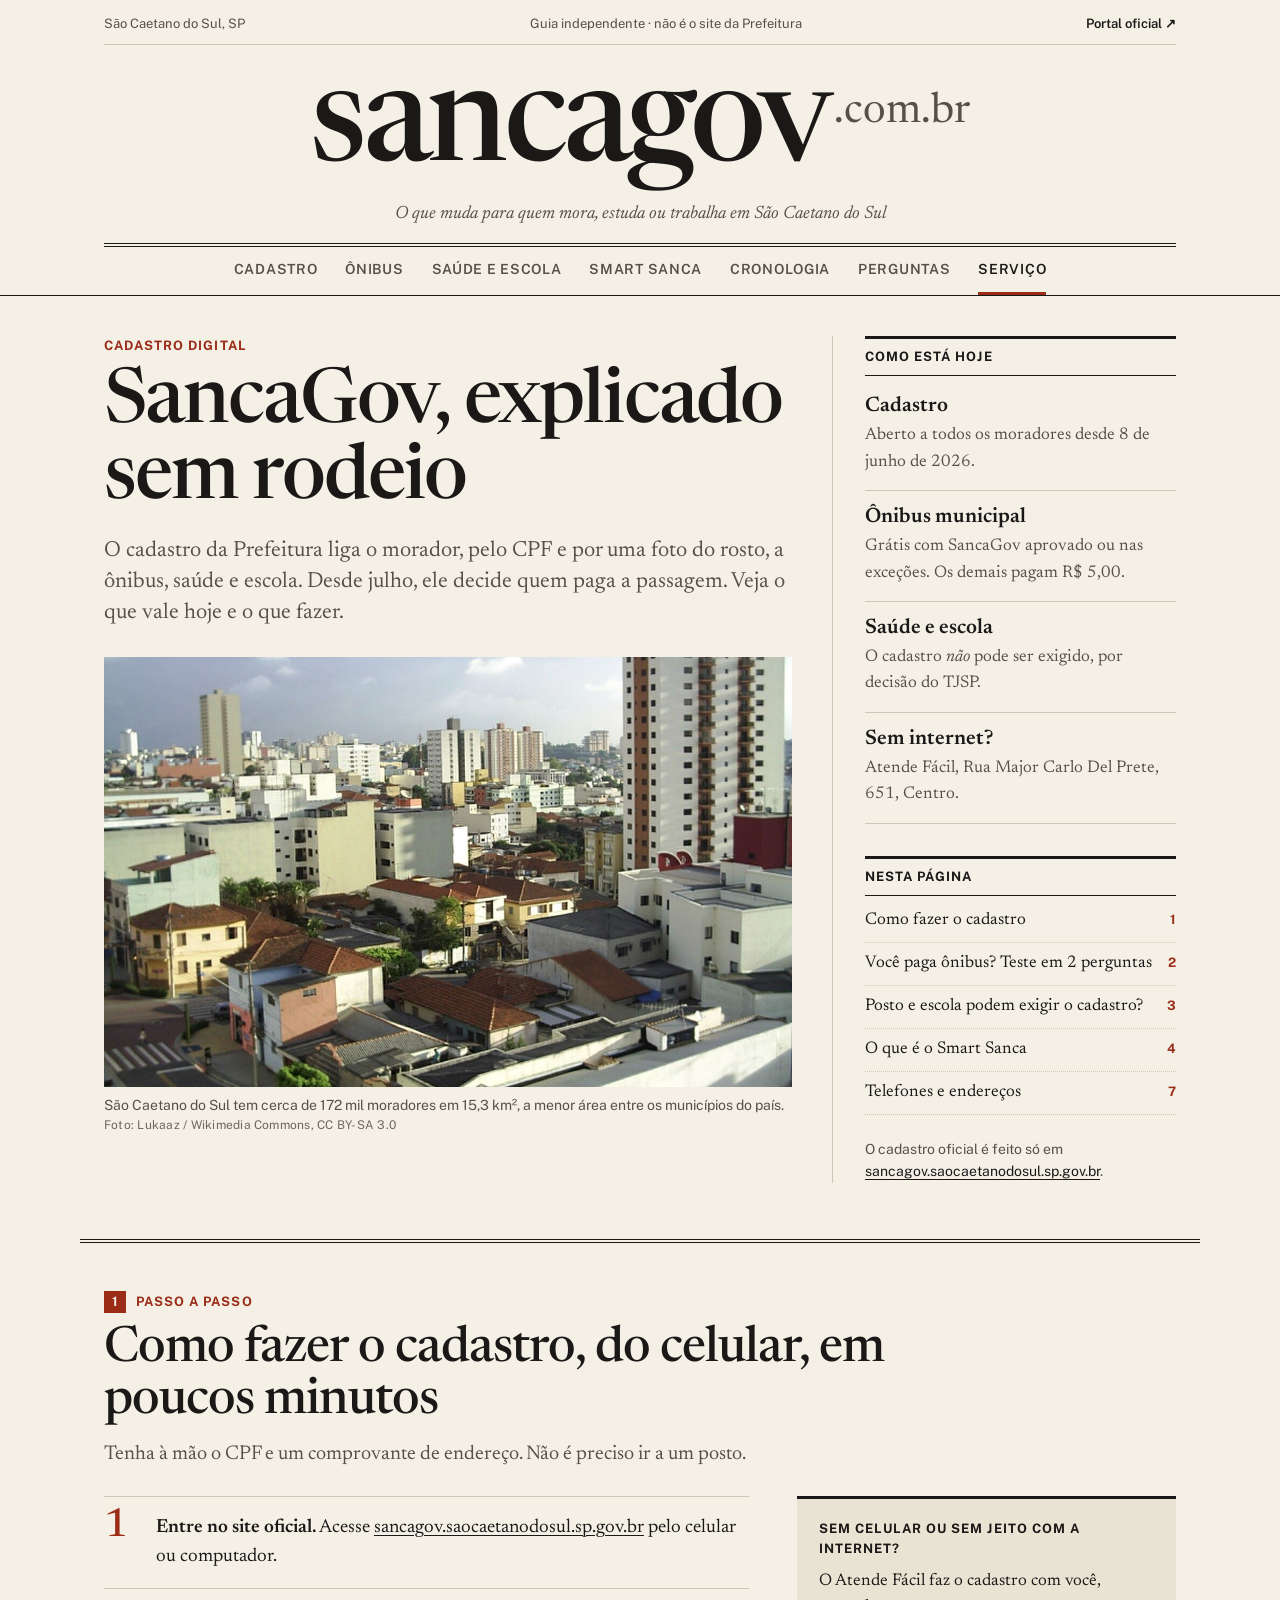
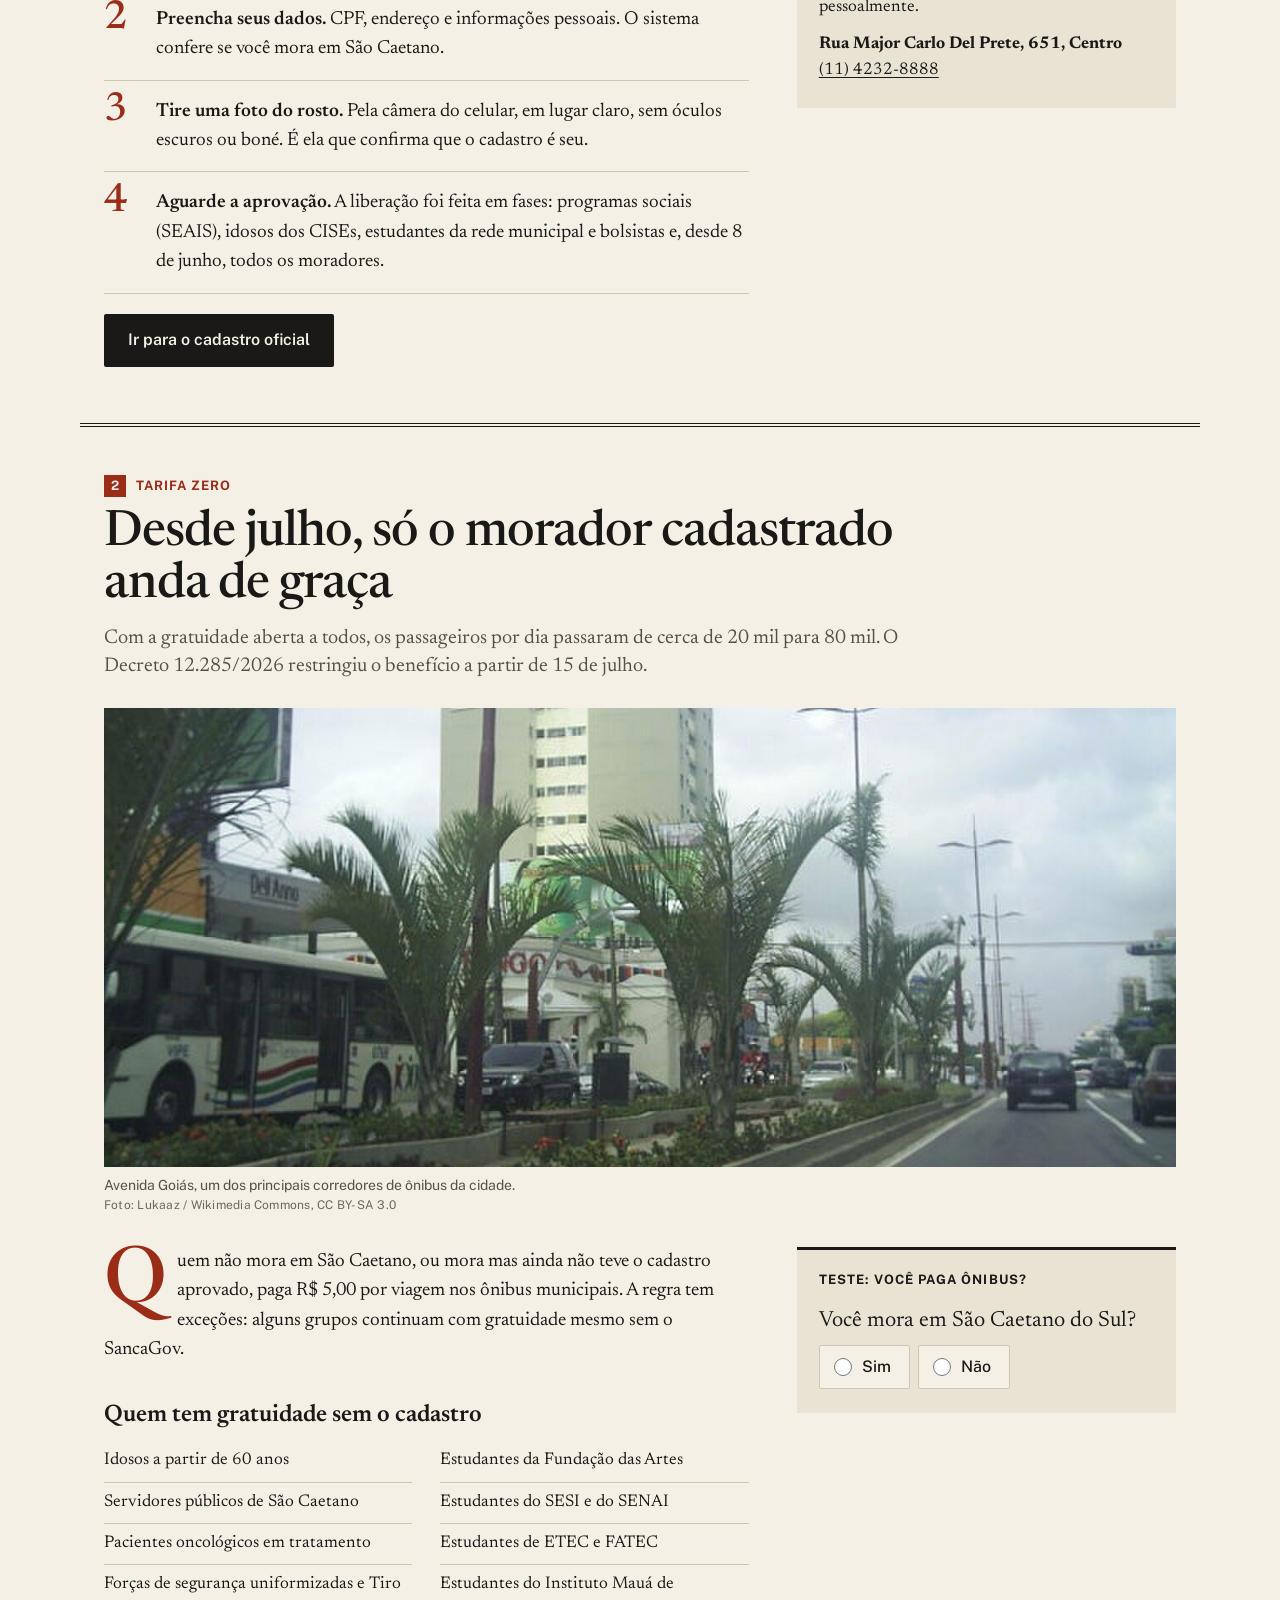
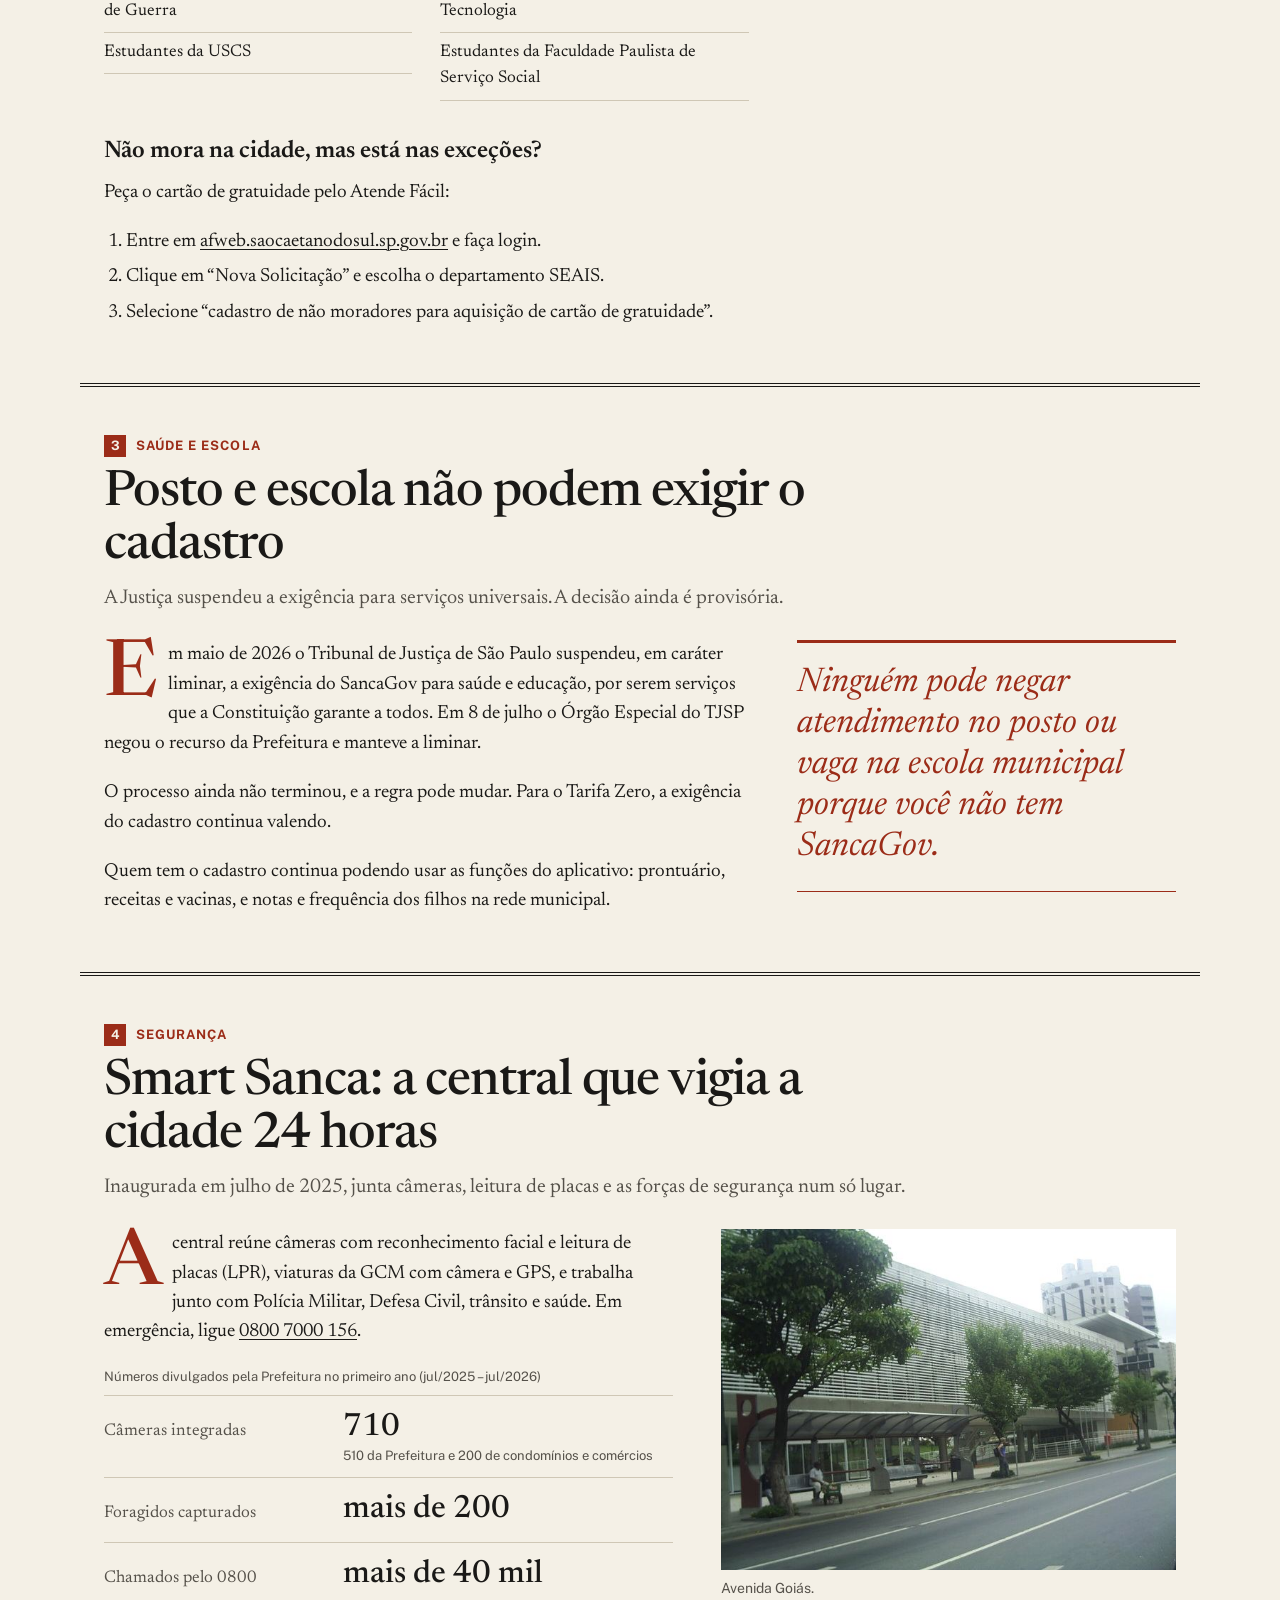
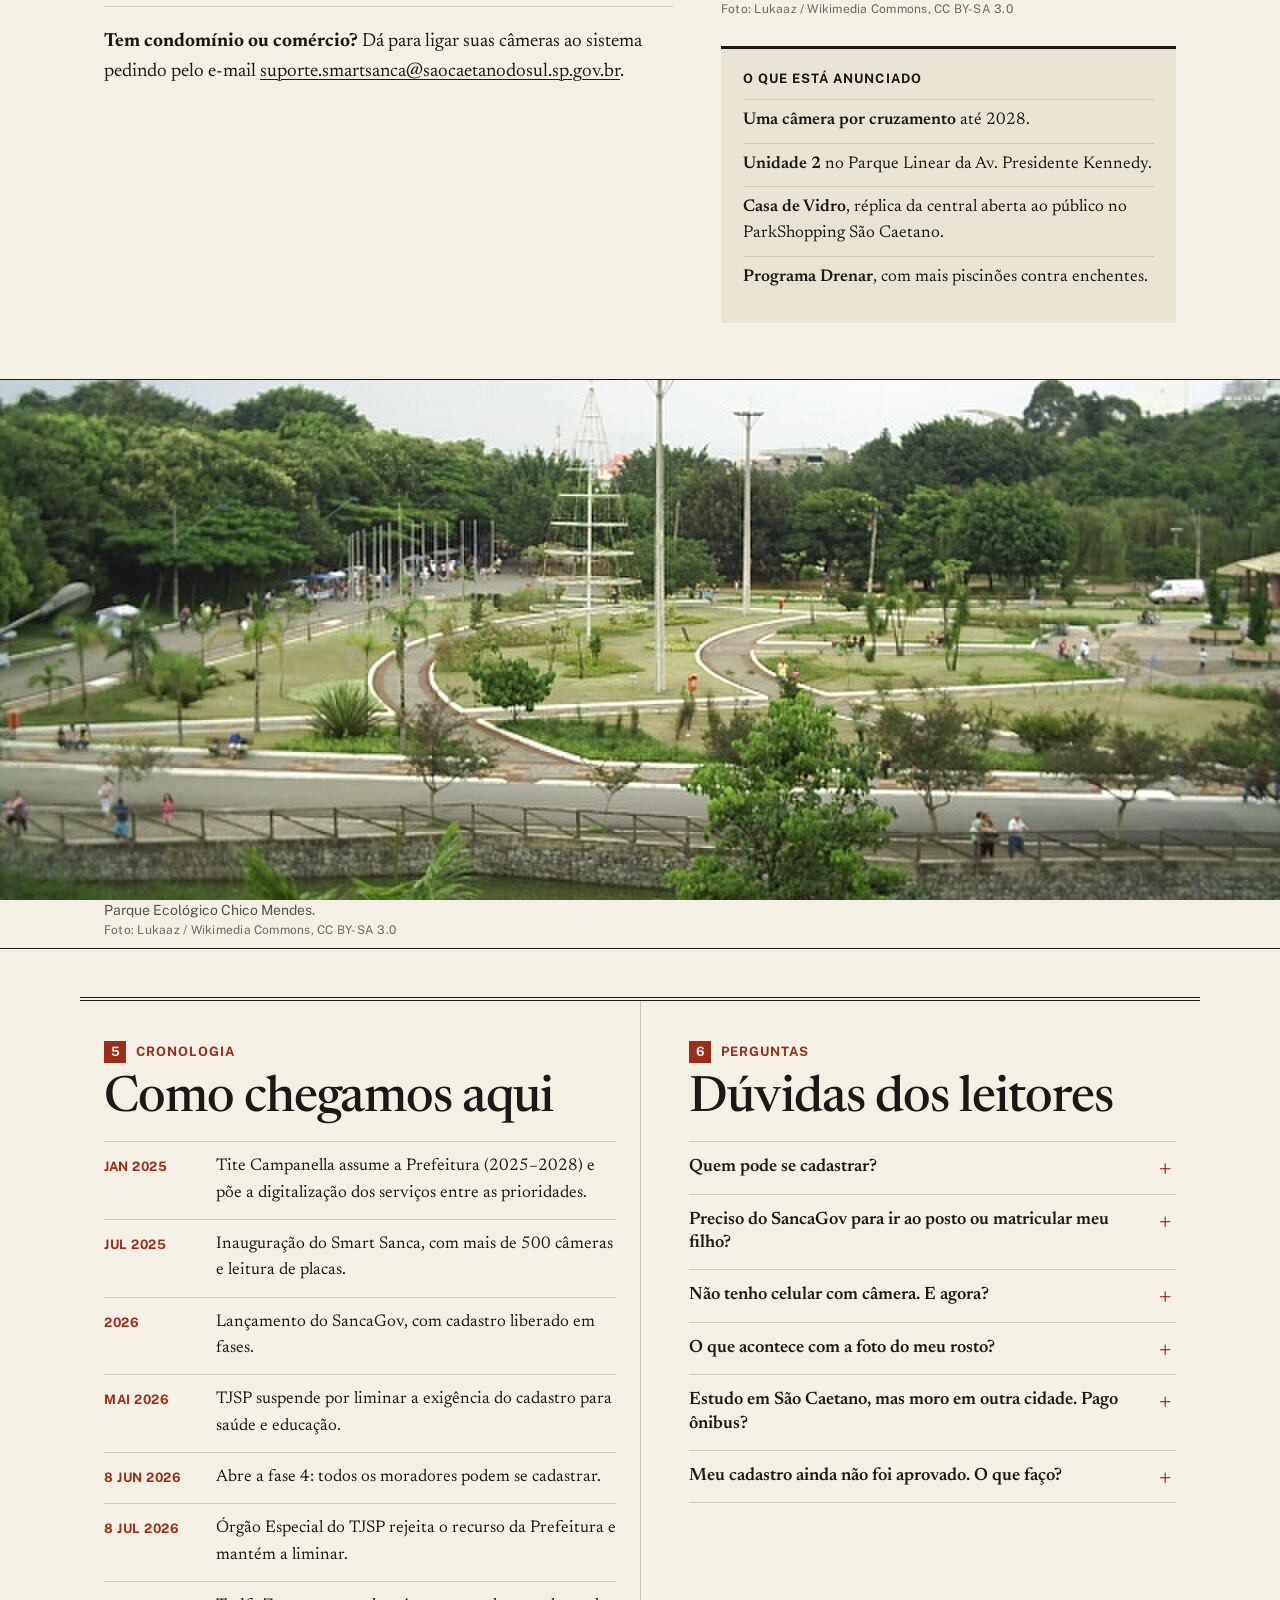
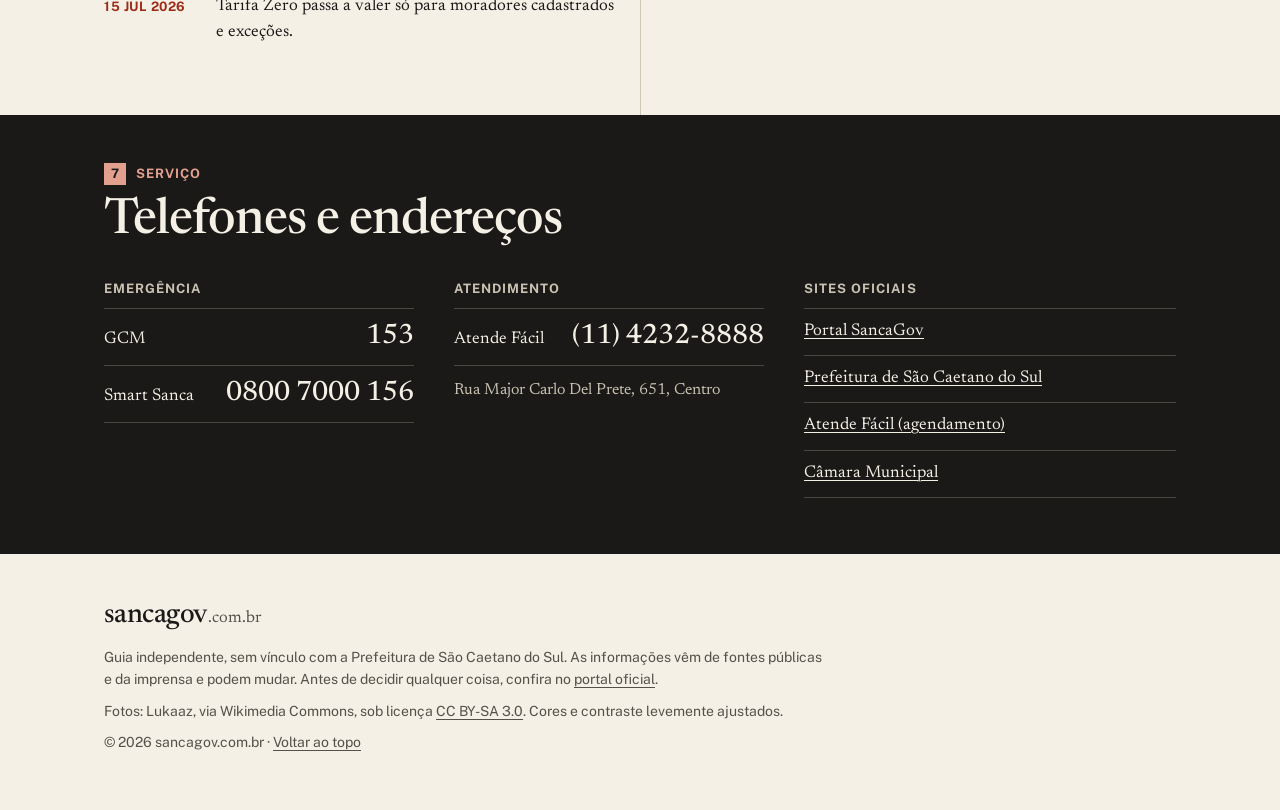
==== commit da5c3c0f: "Redesenha a página no estilo jornal, com fotos da cidade Cabeçalho de jornal, manchete com foto gran" ====
--- a/index.html
+++ b/index.html
@@ -7,11 +7,14 @@
     <title>SancaGov explicado | Guia independente para moradores de São Caetano do Sul</title>
     <meta name="description"
         content="Como fazer o cadastro no SancaGov, quem paga ônibus desde julho de 2026, o que a Justiça decidiu sobre saúde e escola, e os telefones úteis de São Caetano do Sul. Guia independente.">
-    <meta name="theme-color" content="#f5f2eb">
+    <meta name="theme-color" content="#f4f0e6">
+    <meta property="og:title" content="SancaGov, explicado sem rodeio">
+    <meta property="og:description" content="Cadastro, ônibus, saúde e escola: o que vale hoje em São Caetano do Sul.">
+    <meta property="og:image" content="img/cidade-verticalizacao.jpg">
     <link rel="preconnect" href="https://fonts.googleapis.com">
     <link rel="preconnect" href="https://fonts.gstatic.com" crossorigin>
     <link
-        href="https://fonts.googleapis.com/css2?family=Newsreader:ital,opsz,wght@0,6..72,400;0,6..72,500;1,6..72,400&family=Public+Sans:wght@400;500;600&display=swap"
+        href="https://fonts.googleapis.com/css2?family=Newsreader:ital,opsz,wght@0,6..72,400;0,6..72,500;0,6..72,600;1,6..72,400&family=Public+Sans:wght@400;500;600;700&display=swap"
         rel="stylesheet">
     <link rel="stylesheet" href="style.css">
 
@@ -49,186 +52,166 @@
 
     <a class="skip" href="#conteudo">Pular para o conteúdo</a>
 
-    <header class="topbar">
-        <div class="wrap topbar-inner">
-            <a href="#" class="wordmark">sancagov<span class="tld">.com.br</span></a>
-            <a class="topbar-cta" href="https://sancagov.saocaetanodosul.sp.gov.br" rel="noopener">
-                Portal oficial <span aria-hidden="true">↗</span>
-            </a>
+    <!-- Cabeçalho de jornal -->
+    <header class="masthead">
+        <div class="wrap">
+            <div class="mast-top">
+                <span>São Caetano do Sul, SP</span>
+                <span class="mast-mid">Guia independente · não é o site da Prefeitura</span>
+                <a href="https://sancagov.saocaetanodosul.sp.gov.br" rel="noopener">Portal oficial ↗</a>
+            </div>
+            <a href="#" class="nameplate" aria-label="sancagov.com.br, início">sancagov<span>.com.br</span></a>
+            <p class="mast-tag">O que muda para quem mora, estuda ou trabalha em São Caetano do Sul</p>
         </div>
-        <nav class="sections" aria-label="Seções da página">
-            <div class="wrap sections-inner">
-                <a href="#cadastro">Cadastro</a>
-                <a href="#onibus">Ônibus</a>
-                <a href="#justica">Saúde e escola</a>
-                <a href="#smart-sanca">Smart Sanca</a>
-                <a href="#cronologia">Cronologia</a>
-                <a href="#perguntas">Perguntas</a>
-                <a href="#contatos">Contatos</a>
-            </div>
-        </nav>
     </header>
 
+    <nav class="sections" aria-label="Seções da página">
+        <div class="wrap sections-inner">
+            <a href="#cadastro">Cadastro</a>
+            <a href="#onibus">Ônibus</a>
+            <a href="#justica">Saúde e escola</a>
+            <a href="#smart-sanca">Smart Sanca</a>
+            <a href="#cronologia">Cronologia</a>
+            <a href="#perguntas">Perguntas</a>
+            <a href="#servico">Serviço</a>
+        </div>
+    </nav>
+
     <main id="conteudo">
 
-        <!-- Abertura -->
-        <section class="intro">
-            <div class="wrap">
-                <p class="eyebrow">Guia independente para quem mora ou circula em São Caetano do Sul</p>
-                <h1>SancaGov, explicado sem rodeio.</h1>
-                <p class="lede">
-                    O SancaGov é o cadastro digital da Prefeitura. Ele liga você, pelo CPF e por uma foto do rosto,
-                    a serviços como ônibus, saúde e escola. Este guia diz o que vale hoje e o que fazer.
+        <!-- Primeira página -->
+        <section class="front wrap">
+            <article class="lead">
+                <p class="kicker">Cadastro digital</p>
+                <h1>SancaGov, explicado sem rodeio</h1>
+                <p class="deck">
+                    O cadastro da Prefeitura liga o morador, pelo CPF e por uma foto do rosto, a ônibus,
+                    saúde e escola. Desde julho, ele decide quem paga a passagem. Veja o que vale hoje
+                    e o que fazer.
                 </p>
-                <p class="notice">
-                    <strong>Este não é o site da Prefeitura.</strong>
-                    O cadastro oficial é feito em
+                <figure class="photo photo-lead">
+                    <img src="img/cidade-verticalizacao.jpg"
+                        srcset="img/cidade-verticalizacao-640.jpg 640w, img/cidade-verticalizacao.jpg 1280w"
+                        sizes="(max-width: 960px) 100vw, 700px" width="1280" height="960"
+                        alt="Vista de São Caetano do Sul do alto, com casas de telhado vermelho em primeiro plano e prédios ao fundo.">
+                    <figcaption>
+                        São Caetano do Sul tem cerca de 172 mil moradores em 15,3&nbsp;km², a menor área entre os
+                        municípios do país.
+                        <span class="credit">Foto: Lukaaz / Wikimedia Commons, CC BY-SA 3.0</span>
+                    </figcaption>
+                </figure>
+            </article>
+
+            <aside class="rail" aria-labelledby="hoje-title">
+                <h2 class="rail-title" id="hoje-title">Como está hoje</h2>
+                <dl class="briefs">
+                    <div>
+                        <dt>Cadastro</dt>
+                        <dd>Aberto a todos os moradores desde 8 de junho de 2026.</dd>
+                    </div>
+                    <div>
+                        <dt>Ônibus municipal</dt>
+                        <dd>Grátis com SancaGov aprovado ou nas exceções. Os demais pagam R$&nbsp;5,00.</dd>
+                    </div>
+                    <div>
+                        <dt>Saúde e escola</dt>
+                        <dd>O cadastro <em>não</em> pode ser exigido, por decisão do TJSP.</dd>
+                    </div>
+                    <div>
+                        <dt>Sem internet?</dt>
+                        <dd>Atende Fácil, Rua Major Carlo Del Prete, 651, Centro.</dd>
+                    </div>
+                </dl>
+
+                <h2 class="rail-title">Nesta página</h2>
+                <ol class="index">
+                    <li><a href="#cadastro"><span>Como fazer o cadastro</span><b>1</b></a></li>
+                    <li><a href="#onibus"><span>Você paga ônibus? Teste em 2 perguntas</span><b>2</b></a></li>
+                    <li><a href="#justica"><span>Posto e escola podem exigir o cadastro?</span><b>3</b></a></li>
+                    <li><a href="#smart-sanca"><span>O que é o Smart Sanca</span><b>4</b></a></li>
+                    <li><a href="#servico"><span>Telefones e endereços</span><b>7</b></a></li>
+                </ol>
+
+                <p class="rail-note">
+                    O cadastro oficial é feito só em
                     <a href="https://sancagov.saocaetanodosul.sp.gov.br" rel="noopener">sancagov.saocaetanodosul.sp.gov.br</a>.
                 </p>
-            </div>
+            </aside>
         </section>
 
-        <!-- Atalhos por tarefa -->
-        <section class="tasks" aria-labelledby="tasks-title">
-            <div class="wrap">
-                <h2 class="label" id="tasks-title">O que você precisa?</h2>
-                <ul class="task-list">
-                    <li>
-                        <a href="#cadastro">
-                            <span class="task-q">Fazer meu cadastro</span>
-                            <span class="task-a">4 passos, pelo celular</span>
-                        </a>
-                    </li>
-                    <li>
-                        <a href="#onibus">
-                            <span class="task-q">Saber se pago ônibus</span>
-                            <span class="task-a">Responda 2 perguntas</span>
-                        </a>
-                    </li>
-                    <li>
-                        <a href="#justica">
-                            <span class="task-q">O posto ou a escola podem exigir o cadastro?</span>
-                            <span class="task-a">Hoje, não</span>
-                        </a>
-                    </li>
-                    <li>
-                        <a href="#contatos">
-                            <span class="task-q">Falar com alguém</span>
-                            <span class="task-a">Atendimento e emergência</span>
-                        </a>
-                    </li>
-                </ul>
-            </div>
-        </section>
-
-        <!-- Situação atual -->
-        <section class="status" aria-labelledby="status-title">
-            <div class="wrap">
-                <h2 class="label" id="status-title">Como está hoje</h2>
-                <dl class="status-grid">
-                    <div>
-                        <dt>Cadastro</dt>
-                        <dd>Aberto a todos os moradores desde 8 de junho de 2026.</dd>
-                    </div>
-                    <div>
-                        <dt>Ônibus municipal</dt>
-                        <dd>Grátis com SancaGov aprovado ou nas exceções. Os demais pagam R$&nbsp;5,00.</dd>
-                    </div>
-                    <div>
-                        <dt>Saúde e escola</dt>
-                        <dd>O cadastro <em>não</em> pode ser exigido, por decisão do TJSP.</dd>
-                    </div>
-                    <div>
-                        <dt>Sem internet?</dt>
-                        <dd>Atende Fácil, Rua Major Carlo Del Prete, 651, Centro.</dd>
-                    </div>
-                </dl>
-            </div>
-        </section>
-
-        <!-- Cadastro -->
-        <section class="block" id="cadastro">
-            <div class="wrap two-col">
-                <header class="block-head">
-                    <p class="kicker">01</p>
-                    <h2>Como se cadastrar</h2>
-                    <p class="block-sub">Leva poucos minutos. Tenha à mão o CPF e um comprovante de endereço.</p>
-                </header>
-                <div class="prose">
+        <!-- 1. Cadastro -->
+        <article class="story wrap" id="cadastro">
+            <header class="story-head">
+                <p class="kicker"><span class="num">1</span> Passo a passo</p>
+                <h2>Como fazer o cadastro, do celular, em poucos minutos</h2>
+                <p class="deck">Tenha à mão o CPF e um comprovante de endereço. Não é preciso ir a um posto.</p>
+            </header>
+            <div class="story-grid">
+                <div class="story-body">
                     <ol class="steps">
                         <li>
-                            <strong>Entre no site oficial</strong>
-                            <a href="https://sancagov.saocaetanodosul.sp.gov.br"
-                                rel="noopener">sancagov.saocaetanodosul.sp.gov.br</a>, pelo celular ou computador.
+                            <strong>Entre no site oficial.</strong>
+                            Acesse <a href="https://sancagov.saocaetanodosul.sp.gov.br"
+                                rel="noopener">sancagov.saocaetanodosul.sp.gov.br</a> pelo celular ou computador.
                         </li>
                         <li>
-                            <strong>Preencha seus dados</strong>
+                            <strong>Preencha seus dados.</strong>
                             CPF, endereço e informações pessoais. O sistema confere se você mora em São Caetano.
                         </li>
                         <li>
-                            <strong>Tire uma foto do rosto</strong>
-                            Pela câmera do celular, em lugar claro e sem óculos escuros ou boné.
-                            É ela que confirma que o cadastro é seu.
+                            <strong>Tire uma foto do rosto.</strong>
+                            Pela câmera do celular, em lugar claro, sem óculos escuros ou boné. É ela que confirma
+                            que o cadastro é seu.
                         </li>
                         <li>
-                            <strong>Aguarde a aprovação</strong>
-                            A liberação foi feita em fases: programas sociais (SEAIS), idosos dos CISEs,
-                            estudantes da rede municipal e bolsistas e, desde 8 de junho, todos os moradores.
+                            <strong>Aguarde a aprovação.</strong>
+                            A liberação foi feita em fases: programas sociais (SEAIS), idosos dos CISEs, estudantes
+                            da rede municipal e bolsistas e, desde 8 de junho, todos os moradores.
                         </li>
                     </ol>
-                    <p class="actions">
-                        <a class="button" href="https://sancagov.saocaetanodosul.sp.gov.br" rel="noopener">Ir para o
-                            cadastro oficial</a>
-                        <span class="hint">Prefere ser atendido pessoalmente? <a href="#contatos">Veja o Atende
-                                Fácil</a>.</span>
-                    </p>
-                </div>
+                    <p><a class="button" href="https://sancagov.saocaetanodosul.sp.gov.br" rel="noopener">Ir para o
+                            cadastro oficial</a></p>
+                </div>
+                <aside class="box">
+                    <p class="box-title">Sem celular ou sem jeito com a internet?</p>
+                    <p>O Atende Fácil faz o cadastro com você, pessoalmente.</p>
+                    <p><strong>Rua Major Carlo Del Prete, 651, Centro</strong><br>
+                        <a href="tel:1142328888">(11) 4232-8888</a></p>
+                </aside>
             </div>
-        </section>
-
-        <!-- Ônibus -->
-        <section class="block" id="onibus">
-            <div class="wrap two-col">
-                <header class="block-head">
-                    <p class="kicker">02</p>
-                    <h2>Você paga ônibus?</h2>
-                    <p class="block-sub">Regras do Tarifa Zero desde 15 de julho de 2026 (Decreto 12.285/2026).</p>
-                </header>
-                <div class="prose">
-
-                    <form class="checker" id="checker" aria-describedby="checker-help">
-                        <p id="checker-help" class="checker-help">Responda e veja o resultado na hora.</p>
-
-                        <fieldset data-step="mora">
-                            <legend>Você mora em São Caetano do Sul?</legend>
-                            <div class="choices">
-                                <label><input type="radio" name="mora" value="sim"> Sim</label>
-                                <label><input type="radio" name="mora" value="nao"> Não</label>
-                            </div>
-                        </fieldset>
-
-                        <fieldset data-step="cadastro" hidden>
-                            <legend>Seu cadastro no SancaGov já foi aprovado?</legend>
-                            <div class="choices">
-                                <label><input type="radio" name="cadastro" value="sim"> Sim</label>
-                                <label><input type="radio" name="cadastro" value="nao"> Ainda não</label>
-                            </div>
-                        </fieldset>
-
-                        <fieldset data-step="excecao" hidden>
-                            <legend>Você se encaixa em alguma das exceções abaixo?</legend>
-                            <div class="choices">
-                                <label><input type="radio" name="excecao" value="sim"> Sim</label>
-                                <label><input type="radio" name="excecao" value="nao"> Não</label>
-                            </div>
-                        </fieldset>
-
-                        <div class="result" id="result" role="status" aria-live="polite" hidden></div>
-
-                        <button type="reset" class="link-button" id="checker-reset" hidden>Recomeçar</button>
-                    </form>
-
-                    <h3 id="excecoes">Quem tem gratuidade mesmo sem o cadastro</h3>
+        </article>
+
+        <!-- 2. Ônibus -->
+        <article class="story wrap" id="onibus">
+            <header class="story-head">
+                <p class="kicker"><span class="num">2</span> Tarifa Zero</p>
+                <h2>Desde julho, só o morador cadastrado anda de graça</h2>
+                <p class="deck">
+                    Com a gratuidade aberta a todos, os passageiros por dia passaram de cerca de 20 mil para 80 mil.
+                    O Decreto 12.285/2026 restringiu o benefício a partir de 15 de julho.
+                </p>
+            </header>
+
+            <figure class="photo photo-wide">
+                <img src="img/av-goias-onibus.jpg"
+                    srcset="img/av-goias-onibus-640.jpg 640w, img/av-goias-onibus.jpg 1280w"
+                    sizes="(max-width: 1100px) 100vw, 1060px" width="1280" height="960" loading="lazy"
+                    alt="Ônibus municipal passando pela Avenida Goiás, com canteiro central florido e palmeiras.">
+                <figcaption>
+                    Avenida Goiás, um dos principais corredores de ônibus da cidade.
+                    <span class="credit">Foto: Lukaaz / Wikimedia Commons, CC BY-SA 3.0</span>
+                </figcaption>
+            </figure>
+
+            <div class="story-grid">
+                <div class="story-body">
+                    <p class="dropcap">
+                        Quem não mora em São Caetano, ou mora mas ainda não teve o cadastro aprovado, paga
+                        R$&nbsp;5,00 por viagem nos ônibus municipais. A regra tem exceções: alguns grupos continuam
+                        com gratuidade mesmo sem o SancaGov.
+                    </p>
+
+                    <h3 id="excecoes">Quem tem gratuidade sem o cadastro</h3>
                     <ul class="columns">
                         <li>Idosos a partir de 60 anos</li>
                         <li>Servidores públicos de São Caetano</li>
@@ -242,65 +225,97 @@
                         <li>Estudantes da Faculdade Paulista de Serviço Social</li>
                     </ul>
 
-                    <div class="callout">
-                        <p class="callout-title">Não mora na cidade, mas está nas exceções?</p>
-                        <p>Peça o cartão de gratuidade pelo Atende Fácil:</p>
-                        <ol class="mini-steps">
-                            <li>Entre em <a href="https://afweb.saocaetanodosul.sp.gov.br"
-                                    rel="noopener">afweb.saocaetanodosul.sp.gov.br</a> e faça login.</li>
-                            <li>Clique em “Nova Solicitação” e escolha o departamento SEAIS.</li>
-                            <li>Selecione “cadastro de não moradores para aquisição de cartão de gratuidade”.</li>
-                        </ol>
-                    </div>
-
-                    <p class="aside-note">
-                        Por que mudou? Com a gratuidade aberta a todos, os passageiros por dia passaram de cerca de
-                        20 mil para 80 mil.
-                    </p>
-                </div>
+                    <h3 id="pedir-cartao">Não mora na cidade, mas está nas exceções?</h3>
+                    <p>Peça o cartão de gratuidade pelo Atende Fácil:</p>
+                    <ol class="mini-steps">
+                        <li>Entre em <a href="https://afweb.saocaetanodosul.sp.gov.br"
+                                rel="noopener">afweb.saocaetanodosul.sp.gov.br</a> e faça login.</li>
+                        <li>Clique em “Nova Solicitação” e escolha o departamento SEAIS.</li>
+                        <li>Selecione “cadastro de não moradores para aquisição de cartão de gratuidade”.</li>
+                    </ol>
+                </div>
+
+                <aside class="box box-checker">
+                    <form class="checker" id="checker" aria-labelledby="checker-title">
+                        <p class="box-title" id="checker-title">Teste: você paga ônibus?</p>
+
+                        <fieldset data-step="mora">
+                            <legend>Você mora em São Caetano do Sul?</legend>
+                            <div class="choices">
+                                <label><input type="radio" name="mora" value="sim"> Sim</label>
+                                <label><input type="radio" name="mora" value="nao"> Não</label>
+                            </div>
+                        </fieldset>
+
+                        <fieldset data-step="cadastro" hidden>
+                            <legend>Seu cadastro no SancaGov já foi aprovado?</legend>
+                            <div class="choices">
+                                <label><input type="radio" name="cadastro" value="sim"> Sim</label>
+                                <label><input type="radio" name="cadastro" value="nao"> Ainda não</label>
+                            </div>
+                        </fieldset>
+
+                        <fieldset data-step="excecao" hidden>
+                            <legend>Você está em alguma das <a href="#excecoes">exceções</a>?</legend>
+                            <div class="choices">
+                                <label><input type="radio" name="excecao" value="sim"> Sim</label>
+                                <label><input type="radio" name="excecao" value="nao"> Não</label>
+                            </div>
+                        </fieldset>
+
+                        <div class="result" id="result" role="status" aria-live="polite" hidden></div>
+
+                        <button type="reset" class="link-button" id="checker-reset" hidden>Recomeçar</button>
+                    </form>
+                </aside>
             </div>
-        </section>
-
-        <!-- Justiça -->
-        <section class="block" id="justica">
-            <div class="wrap two-col">
-                <header class="block-head">
-                    <p class="kicker">03</p>
-                    <h2>Saúde e escola</h2>
-                    <p class="block-sub">O que a Justiça decidiu.</p>
-                </header>
-                <div class="prose">
-                    <p class="answer">
-                        <strong>Ninguém pode negar atendimento de saúde ou vaga na escola municipal porque você não
-                            tem SancaGov.</strong>
+        </article>
+
+        <!-- 3. Justiça -->
+        <article class="story wrap" id="justica">
+            <header class="story-head">
+                <p class="kicker"><span class="num">3</span> Saúde e escola</p>
+                <h2>Posto e escola não podem exigir o cadastro</h2>
+                <p class="deck">A Justiça suspendeu a exigência para serviços universais. A decisão ainda é provisória.
+                </p>
+            </header>
+            <div class="story-grid">
+                <div class="story-body">
+                    <p class="dropcap">
+                        Em maio de 2026 o Tribunal de Justiça de São Paulo suspendeu, em caráter liminar, a exigência
+                        do SancaGov para saúde e educação, por serem serviços que a Constituição garante a todos.
+                        Em 8 de julho o Órgão Especial do TJSP negou o recurso da Prefeitura e manteve a liminar.
                     </p>
                     <p>
-                        Em maio de 2026 o Tribunal de Justiça de São Paulo suspendeu, em caráter liminar, a exigência
-                        do cadastro para saúde e educação, por serem serviços universais. Em 8 de julho o Órgão
-                        Especial do TJSP negou o recurso da Prefeitura e manteve a liminar. O processo ainda não terminou,
-                        e a regra pode mudar.
+                        O processo ainda não terminou, e a regra pode mudar. Para o Tarifa Zero, a exigência do
+                        cadastro continua valendo.
                     </p>
                     <p>
                         Quem tem o cadastro continua podendo usar as funções do aplicativo: prontuário, receitas e
                         vacinas, e notas e frequência dos filhos na rede municipal.
                     </p>
                 </div>
+                <blockquote class="pull">
+                    <p>Ninguém pode negar atendimento no posto ou vaga na escola municipal porque você não tem SancaGov.
+                    </p>
+                </blockquote>
             </div>
-        </section>
-
-        <!-- Smart Sanca -->
-        <section class="block" id="smart-sanca">
-            <div class="wrap two-col">
-                <header class="block-head">
-                    <p class="kicker">04</p>
-                    <h2>Smart Sanca</h2>
-                    <p class="block-sub">Central de monitoramento e emergências.</p>
-                </header>
-                <div class="prose">
-                    <p>
-                        Inaugurado em julho de 2025, reúne câmeras com reconhecimento facial e leitura de placas,
-                        viaturas da GCM com câmera e GPS, e trabalha junto com Polícia Militar, Defesa Civil,
-                        trânsito e saúde. Em emergência, ligue <a href="tel:08007000156">0800 7000 156</a>.
+        </article>
+
+        <!-- 4. Smart Sanca -->
+        <article class="story wrap" id="smart-sanca">
+            <header class="story-head">
+                <p class="kicker"><span class="num">4</span> Segurança</p>
+                <h2>Smart Sanca: a central que vigia a cidade 24 horas</h2>
+                <p class="deck">Inaugurada em julho de 2025, junta câmeras, leitura de placas e as forças de segurança
+                    num só lugar.</p>
+            </header>
+            <div class="story-grid story-grid-even">
+                <div class="story-body">
+                    <p class="dropcap">
+                        A central reúne câmeras com reconhecimento facial e leitura de placas (LPR), viaturas da GCM
+                        com câmera e GPS, e trabalha junto com Polícia Militar, Defesa Civil, trânsito e saúde.
+                        Em emergência, ligue <a href="tel:08007000156">0800 7000 156</a>.
                     </p>
 
                     <table class="figures">
@@ -322,36 +337,59 @@
                     </table>
 
                     <p>
-                        <strong>Tem condomínio ou comércio?</strong> Dá para ligar suas câmeras ao sistema pedindo pelo
-                        e-mail
+                        <strong>Tem condomínio ou comércio?</strong> Dá para ligar suas câmeras ao sistema pedindo
+                        pelo e-mail
                         <a href="mailto:suporte.smartsanca@saocaetanodosul.sp.gov.br">suporte.smartsanca@saocaetanodosul.sp.gov.br</a>.
                     </p>
-
-                    <h3>O que está anunciado</h3>
-                    <ul class="plain-list">
-                        <li><strong>Uma câmera por cruzamento até 2028.</strong> Cobertura de todos os cruzamentos da
-                            cidade.</li>
-                        <li><strong>Unidade 2.</strong> Segunda central no Parque Linear da Av. Presidente Kennedy.</li>
-                        <li><strong>Casa de Vidro.</strong> Réplica da central aberta ao público no ParkShopping São
-                            Caetano.</li>
-                        <li><strong>Programa Drenar.</strong> Mais piscinões e obras contra enchentes.</li>
-                    </ul>
+                </div>
+                <div class="story-side">
+                    <figure class="photo">
+                        <img src="img/av-goias.jpg" srcset="img/av-goias-640.jpg 640w, img/av-goias.jpg 1280w"
+                            sizes="(max-width: 960px) 100vw, 520px" width="1280" height="960" loading="lazy"
+                            alt="Ponto de ônibus coberto e prédio de fachada metálica na Avenida Goiás, com árvores na calçada.">
+                        <figcaption>
+                            Avenida Goiás.
+                            <span class="credit">Foto: Lukaaz / Wikimedia Commons, CC BY-SA 3.0</span>
+                        </figcaption>
+                    </figure>
+                    <div class="box">
+                        <p class="box-title">O que está anunciado</p>
+                        <ul class="plain-list">
+                            <li><strong>Uma câmera por cruzamento</strong> até 2028.</li>
+                            <li><strong>Unidade 2</strong> no Parque Linear da Av. Presidente Kennedy.</li>
+                            <li><strong>Casa de Vidro</strong>, réplica da central aberta ao público no ParkShopping
+                                São Caetano.</li>
+                            <li><strong>Programa Drenar</strong>, com mais piscinões contra enchentes.</li>
+                        </ul>
+                    </div>
                 </div>
             </div>
-        </section>
-
-        <!-- Cronologia -->
-        <section class="block" id="cronologia">
-            <div class="wrap two-col">
-                <header class="block-head">
-                    <p class="kicker">05</p>
-                    <h2>Cronologia</h2>
+        </article>
+
+        <!-- Foto de respiro -->
+        <figure class="photo photo-band">
+            <img src="img/parque-chico-mendes.jpg"
+                srcset="img/parque-chico-mendes-640.jpg 640w, img/parque-chico-mendes.jpg 1280w" sizes="100vw"
+                width="1280" height="960" loading="lazy"
+                alt="Parque Ecológico Chico Mendes visto do alto, com gramados, caminhos curvos e muitas árvores.">
+            <figcaption class="wrap">
+                Parque Ecológico Chico Mendes.
+                <span class="credit">Foto: Lukaaz / Wikimedia Commons, CC BY-SA 3.0</span>
+            </figcaption>
+        </figure>
+
+        <!-- 5 e 6. Cronologia e perguntas -->
+        <div class="pair wrap">
+            <section class="story story-plain" id="cronologia">
+                <header class="story-head">
+                    <p class="kicker"><span class="num">5</span> Cronologia</p>
+                    <h2>Como chegamos aqui</h2>
                 </header>
                 <ol class="timeline">
                     <li>
                         <time datetime="2025-01">Jan 2025</time>
-                        <p>Tite Campanella assume a Prefeitura (mandato 2025–2028) e põe a digitalização dos serviços
-                            entre as prioridades.</p>
+                        <p>Tite Campanella assume a Prefeitura (2025–2028) e põe a digitalização dos serviços entre as
+                            prioridades.</p>
                     </li>
                     <li>
                         <time datetime="2025-07">Jul 2025</time>
@@ -363,7 +401,7 @@
                     </li>
                     <li>
                         <time datetime="2026-05">Mai 2026</time>
-                        <p>TJSP suspende por liminar a exigência do SancaGov para saúde e educação.</p>
+                        <p>TJSP suspende por liminar a exigência do cadastro para saúde e educação.</p>
                     </li>
                     <li>
                         <time datetime="2026-06-08">8 jun 2026</time>
@@ -375,18 +413,15 @@
                     </li>
                     <li>
                         <time datetime="2026-07-15">15 jul 2026</time>
-                        <p>Tarifa Zero passa a valer só para moradores cadastrados e exceções (Decreto 12.285/2026).</p>
+                        <p>Tarifa Zero passa a valer só para moradores cadastrados e exceções.</p>
                     </li>
                 </ol>
-            </div>
-        </section>
-
-        <!-- Perguntas -->
-        <section class="block" id="perguntas">
-            <div class="wrap two-col">
-                <header class="block-head">
-                    <p class="kicker">06</p>
-                    <h2>Perguntas frequentes</h2>
+            </section>
+
+            <section class="story story-plain" id="perguntas">
+                <header class="story-head">
+                    <p class="kicker"><span class="num">6</span> Perguntas</p>
+                    <h2>Dúvidas dos leitores</h2>
                 </header>
                 <div class="faq">
                     <details>
@@ -395,7 +430,7 @@
                             aberto a todos, pelo site oficial.</p>
                     </details>
                     <details>
-                        <summary>Preciso do SancaGov para ir ao posto de saúde ou matricular meu filho?</summary>
+                        <summary>Preciso do SancaGov para ir ao posto ou matricular meu filho?</summary>
                         <p>Não, por enquanto. A liminar do TJSP impede que o cadastro seja exigido para saúde e
                             educação. Ele continua exigido para o Tarifa Zero.</p>
                     </details>
@@ -412,7 +447,7 @@
                     </details>
                     <details>
                         <summary>Estudo em São Caetano, mas moro em outra cidade. Pago ônibus?</summary>
-                        <p>Depende da instituição. Estudantes das escolas listadas em
+                        <p>Depende da instituição. Estudantes das escolas listadas nas
                             <a href="#excecoes">exceções</a> continuam com gratuidade, mas precisam pedir o cartão pelo
                             Atende Fácil.</p>
                     </details>
@@ -422,30 +457,31 @@
                             Para saber em que pé está o pedido, procure o Atende Fácil.</p>
                     </details>
                 </div>
-            </div>
-        </section>
-
-        <!-- Contatos -->
-        <section class="contacts" id="contatos" aria-labelledby="contatos-title">
+            </section>
+        </div>
+
+        <!-- 7. Serviço -->
+        <section class="service" id="servico" aria-labelledby="servico-title">
             <div class="wrap">
-                <h2 class="contacts-title" id="contatos-title">Contatos</h2>
-                <div class="contacts-grid">
-                    <div>
-                        <h3 class="label">Emergência</h3>
+                <p class="kicker"><span class="num">7</span> Serviço</p>
+                <h2 id="servico-title">Telefones e endereços</h2>
+                <div class="service-grid">
+                    <div>
+                        <h3>Emergência</h3>
                         <ul class="phones">
                             <li><span>GCM</span><a href="tel:153">153</a></li>
                             <li><span>Smart Sanca</span><a href="tel:08007000156">0800 7000 156</a></li>
                         </ul>
                     </div>
                     <div>
-                        <h3 class="label">Atendimento</h3>
+                        <h3>Atendimento</h3>
                         <ul class="phones">
                             <li><span>Atende Fácil</span><a href="tel:1142328888">(11) 4232-8888</a></li>
                         </ul>
                         <p class="address">Rua Major Carlo Del Prete, 651, Centro</p>
                     </div>
                     <div>
-                        <h3 class="label">Sites oficiais</h3>
+                        <h3>Sites oficiais</h3>
                         <ul class="links">
                             <li><a href="https://sancagov.saocaetanodosul.sp.gov.br" rel="noopener">Portal SancaGov</a>
                             </li>
@@ -463,11 +499,16 @@
 
     <footer class="footer">
         <div class="wrap">
+            <p class="footer-name">sancagov<span>.com.br</span></p>
             <p>
-                <strong>sancagov.com.br</strong> é um guia independente, sem vínculo com a Prefeitura de
-                São Caetano do Sul. As informações vêm de fontes públicas e da imprensa e podem mudar.
-                Antes de decidir qualquer coisa, confira no
+                Guia independente, sem vínculo com a Prefeitura de São Caetano do Sul. As informações vêm de fontes
+                públicas e da imprensa e podem mudar. Antes de decidir qualquer coisa, confira no
                 <a href="https://sancagov.saocaetanodosul.sp.gov.br" rel="noopener">portal oficial</a>.
+            </p>
+            <p>
+                Fotos: Lukaaz, via Wikimedia Commons, sob licença
+                <a href="https://creativecommons.org/licenses/by-sa/3.0/deed.pt-br" rel="noopener license">CC BY-SA
+                    3.0</a>. Cores e contraste levemente ajustados.
             </p>
             <p>&copy; 2026 sancagov.com.br · <a href="#">Voltar ao topo</a></p>
         </div>
@@ -489,7 +530,7 @@
                 pendente: ['no', 'Por enquanto, você paga R$ 5,00.',
                     'A gratuidade começa quando o cadastro for aprovado, a não ser que você esteja nas exceções. ' + CADASTRO + '.'],
                 excecao: ['yes', 'Você mantém a gratuidade.',
-                    'Estudantes e pacientes oncológicos que não moram na cidade precisam pedir o cartão de gratuidade. Veja como logo abaixo.'],
+                    'Estudantes e pacientes oncológicos que não moram na cidade precisam pedir o cartão de gratuidade. <a href="#pedir-cartao">Veja como pedir</a>.'],
                 paga: ['no', 'Você paga R$ 5,00 por viagem.',
                     'Indo e voltando cinco dias por semana, dá cerca de R$ 217 por mês.']
             };
--- a/style.css
+++ b/style.css
@@ -1,20 +1,20 @@
 :root {
-    --paper: #f5f2eb;
-    --paper-dark: #ebe6db;
-    --ink: #1c1b19;
-    --ink-soft: #57534b;
-    --rule: #d3ccbd;
-    --accent: #8c2f1b;
+    --paper: #f4f0e6;
+    --paper-dark: #e9e3d4;
+    --ink: #1a1917;
+    --ink-soft: #55514a;
+    --rule: #cfc7b5;
+    --accent: #9b2c18;
     --yes: #2f5d3a;
-    --yes-bg: #e3eadc;
-    --no: #8c2f1b;
-    --no-bg: #f1e0d6;
+    --yes-bg: #e1e8d8;
+    --no: #9b2c18;
+    --no-bg: #f0ddd2;
 
     --serif: 'Newsreader', Georgia, 'Times New Roman', serif;
     --sans: 'Public Sans', -apple-system, 'Segoe UI', Roboto, sans-serif;
 
-    --wrap: 1080px;
-    --header-h: 108px;
+    --wrap: 1120px;
+    --nav-h: 48px;
 }
 
 *,
@@ -25,7 +25,7 @@
 
 html {
     scroll-behavior: smooth;
-    scroll-padding-top: calc(var(--header-h) + 16px);
+    scroll-padding-top: calc(var(--nav-h) + 24px);
 }
 
 @media (prefers-reduced-motion: reduce) {
@@ -38,9 +38,9 @@
     margin: 0;
     background: var(--paper);
     color: var(--ink);
-    font-family: var(--sans);
-    font-size: 17px;
-    line-height: 1.6;
+    font-family: var(--serif);
+    font-size: 19px;
+    line-height: 1.55;
     -webkit-font-smoothing: antialiased;
 }
 
@@ -52,8 +52,16 @@
 ul,
 dl,
 dd,
-fieldset {
+fieldset,
+figure,
+blockquote {
     margin: 0;
+}
+
+img {
+    display: block;
+    max-width: 100%;
+    height: auto;
 }
 
 a {
@@ -69,7 +77,6 @@
 a:focus-visible,
 summary:focus-visible,
 button:focus-visible,
-input:focus-visible + span,
 label:focus-within {
     outline: 2px solid var(--accent);
     outline-offset: 3px;
@@ -79,10 +86,6 @@
     max-width: var(--wrap);
     margin: 0 auto;
     padding: 0 24px;
-}
-
-.tld {
-    color: var(--ink-soft);
 }
 
 .skip {
@@ -97,61 +100,120 @@
     color: var(--paper);
     padding: 8px 12px;
     z-index: 10;
-}
-
-/* Cabeçalho */
-
-.topbar {
+    font-family: var(--sans);
+}
+
+/* Etiquetas em sans */
+
+.kicker,
+.rail-title,
+.box-title,
+.mast-top,
+.sections,
+figcaption,
+.credit,
+.button,
+.choices,
+.link-button,
+.figures caption,
+.timeline time,
+.service h3,
+.footer {
+    font-family: var(--sans);
+}
+
+.kicker {
+    font-size: 13px;
+    font-weight: 700;
+    letter-spacing: 0.08em;
+    text-transform: uppercase;
+    color: var(--accent);
+    margin-bottom: 10px;
+}
+
+.num {
+    display: inline-block;
+    min-width: 22px;
+    padding: 1px 6px;
+    margin-right: 6px;
+    background: var(--accent);
+    color: var(--paper);
+    text-align: center;
+    letter-spacing: 0;
+}
+
+/* Cabeçalho de jornal */
+
+.masthead {
+    padding-top: 14px;
+    text-align: center;
+}
+
+.mast-top {
+    display: flex;
+    justify-content: space-between;
+    gap: 16px;
+    font-size: 13px;
+    color: var(--ink-soft);
+    padding-bottom: 10px;
+    border-bottom: 1px solid var(--rule);
+}
+
+.mast-top a {
+    font-weight: 600;
+    color: var(--ink);
+    text-decoration: none;
+}
+
+.nameplate {
+    display: block;
+    font-family: var(--serif);
+    font-weight: 500;
+    font-size: clamp(56px, 11vw, 132px);
+    line-height: 1;
+    letter-spacing: -0.035em;
+    text-decoration: none;
+    padding: 18px 0 6px;
+}
+
+.nameplate span {
+    color: var(--ink-soft);
+    font-weight: 400;
+    font-size: 0.32em;
+    letter-spacing: 0;
+    vertical-align: 0.9em;
+    margin-left: 4px;
+}
+
+.mast-tag {
+    font-style: italic;
+    font-size: 18px;
+    color: var(--ink-soft);
+    padding-bottom: 14px;
+    border-bottom: 4px double var(--ink);
+}
+
+/* Menu de seções */
+
+.sections {
     position: sticky;
     top: 0;
     z-index: 5;
     background: var(--paper);
-    border-bottom: 1px solid var(--rule);
-}
-
-.topbar-inner {
-    display: flex;
-    justify-content: space-between;
-    align-items: center;
-    gap: 16px;
-    height: 60px;
-}
-
-.wordmark {
-    font-family: var(--serif);
-    font-size: 20px;
-    font-weight: 500;
-    text-decoration: none;
-    white-space: nowrap;
-}
-
-.topbar-cta {
-    font-size: 15px;
-    font-weight: 500;
-    text-decoration: none;
-    white-space: nowrap;
-    border: 1px solid var(--ink);
-    padding: 6px 14px;
-    border-radius: 2px;
-}
-
-.topbar-cta:hover {
-    background: var(--ink);
-    color: var(--paper);
-}
-
-.sections {
-    border-top: 1px solid var(--rule);
+    border-bottom: 1px solid var(--ink);
 }
 
 .sections-inner {
     display: flex;
+    justify-content: center;
     gap: 28px;
-    height: 47px;
-    align-items: center;
+    height: var(--nav-h);
     overflow-x: auto;
     scrollbar-width: none;
-    font-size: 15px;
+    font-size: 14px;
+    font-weight: 600;
+    text-transform: uppercase;
+    letter-spacing: 0.05em;
 }
 
 .sections-inner::-webkit-scrollbar {
@@ -159,13 +221,13 @@
 }
 
 .sections a {
-    text-decoration: none;
-    color: var(--ink-soft);
-    white-space: nowrap;
     display: flex;
     align-items: center;
     height: 100%;
-    border-bottom: 2px solid transparent;
+    white-space: nowrap;
+    text-decoration: none;
+    color: var(--ink-soft);
+    border-bottom: 3px solid transparent;
 }
 
 .sections a:hover,
@@ -174,242 +236,293 @@
     border-bottom-color: var(--accent);
 }
 
-/* Abertura */
-
-.intro {
-    padding: 88px 0 56px;
-}
-
-.eyebrow,
-.label,
-.kicker {
+/* Primeira página */
+
+.front {
+    display: grid;
+    grid-template-columns: minmax(0, 2fr) minmax(0, 1fr);
+    gap: 40px;
+    padding-top: 40px;
+    padding-bottom: 56px;
+}
+
+.lead h1 {
+    font-weight: 500;
+    font-size: clamp(42px, 6.2vw, 76px);
+    line-height: 1;
+    letter-spacing: -0.025em;
+    margin-bottom: 18px;
+}
+
+.deck {
+    font-size: 22px;
+    line-height: 1.4;
+    color: var(--ink-soft);
+}
+
+.lead .deck {
+    margin-bottom: 28px;
+    max-width: 34em;
+}
+
+.rail {
+    border-left: 1px solid var(--rule);
+    padding-left: 32px;
+}
+
+.rail-title {
+    font-size: 13px;
+    font-weight: 700;
+    letter-spacing: 0.08em;
+    text-transform: uppercase;
+    padding: 8px 0;
+    border-top: 3px solid var(--ink);
+    border-bottom: 1px solid var(--ink);
+    margin-bottom: 4px;
+}
+
+.briefs div {
+    padding: 14px 0;
+    border-bottom: 1px solid var(--rule);
+}
+
+.briefs dt {
+    font-weight: 600;
+    font-size: 21px;
+    line-height: 1.2;
+    margin-bottom: 4px;
+}
+
+.briefs dd {
+    font-size: 17px;
+    color: var(--ink-soft);
+}
+
+.briefs + .rail-title {
+    margin-top: 32px;
+}
+
+.index {
+    list-style: none;
+    padding: 0;
+}
+
+.index a {
+    display: flex;
+    justify-content: space-between;
+    align-items: baseline;
+    gap: 12px;
+    padding: 10px 0;
+    border-bottom: 1px dotted var(--rule);
+    text-decoration: none;
+    font-size: 17px;
+    line-height: 1.3;
+}
+
+.index b {
     font-family: var(--sans);
     font-size: 13px;
+    color: var(--accent);
+}
+
+.rail-note {
+    margin-top: 24px;
+    font-family: var(--sans);
+    font-size: 14px;
+    color: var(--ink-soft);
+}
+
+.rail-note a {
+    color: var(--ink);
+    overflow-wrap: anywhere;
+}
+
+/* Fotos */
+
+.photo img {
+    width: 100%;
+    aspect-ratio: 4 / 3;
+    object-fit: cover;
+    background: var(--paper-dark);
+}
+
+.photo-lead img {
+    aspect-ratio: 16 / 10;
+}
+
+.photo-wide img {
+    aspect-ratio: 21 / 9;
+}
+
+figcaption {
+    font-size: 14px;
+    line-height: 1.45;
+    color: var(--ink-soft);
+    padding-top: 8px;
+}
+
+.credit {
+    display: block;
+    font-size: 12px;
+    letter-spacing: 0.02em;
+    margin-top: 2px;
+    opacity: 0.85;
+}
+
+.photo-band {
+    margin: 0 0 8px;
+    border-top: 1px solid var(--ink);
+    border-bottom: 1px solid var(--ink);
+}
+
+.photo-band img {
+    aspect-ratio: auto;
+    height: clamp(260px, 42vw, 520px);
+}
+
+.photo-band figcaption {
+    padding-bottom: 8px;
+}
+
+/* Matérias */
+
+.story {
+    padding-top: 48px;
+    padding-bottom: 56px;
+    border-top: 4px double var(--ink);
+}
+
+.story-head {
+    max-width: 820px;
+    margin-bottom: 28px;
+}
+
+.story-head h2 {
+    font-weight: 500;
+    font-size: clamp(32px, 4.4vw, 50px);
+    line-height: 1.05;
+    letter-spacing: -0.02em;
+    margin-bottom: 12px;
+}
+
+.story-head .deck {
+    font-size: 20px;
+}
+
+.photo-wide {
+    margin-bottom: 32px;
+}
+
+.story-grid {
+    display: grid;
+    grid-template-columns: minmax(0, 1.7fr) minmax(0, 1fr);
+    gap: 48px;
+    align-items: start;
+}
+
+.story-grid-even {
+    grid-template-columns: minmax(0, 1.25fr) minmax(0, 1fr);
+}
+
+.story-body > * + * {
+    margin-top: 20px;
+}
+
+.story-body h3 {
     font-weight: 600;
+    font-size: 24px;
+    line-height: 1.2;
+    margin-top: 36px;
+}
+
+.story-body h3 + * {
+    margin-top: 12px;
+}
+
+.story-body a,
+.box a {
+    overflow-wrap: anywhere;
+}
+
+.dropcap::first-letter {
+    float: left;
+    font-size: 4.1em;
+    line-height: 0.82;
+    font-weight: 500;
+    padding: 6px 10px 0 0;
+    color: var(--accent);
+}
+
+.story-side > * + * {
+    margin-top: 28px;
+}
+
+.box {
+    background: var(--paper-dark);
+    border-top: 3px solid var(--ink);
+    padding: 20px 22px 24px;
+    font-size: 17px;
+}
+
+.box > * + * {
+    margin-top: 10px;
+}
+
+.box-title {
+    font-size: 13px;
+    font-weight: 700;
+    letter-spacing: 0.08em;
     text-transform: uppercase;
-    letter-spacing: 0.08em;
-}
-
-.eyebrow {
-    color: var(--accent);
-    margin-bottom: 20px;
-}
-
-.intro h1 {
-    font-family: var(--serif);
-    font-weight: 400;
-    font-size: clamp(44px, 7.5vw, 88px);
-    line-height: 1.02;
-    letter-spacing: -0.02em;
-    max-width: 12em;
-    margin-bottom: 28px;
-}
-
-.lede {
-    max-width: 36em;
-    font-size: 20px;
-    color: var(--ink-soft);
-    margin-bottom: 32px;
-}
-
-.notice {
-    max-width: 36em;
-    border-left: 3px solid var(--accent);
-    padding: 4px 0 4px 16px;
-    font-size: 16px;
-}
-
-.notice a {
-    overflow-wrap: anywhere;
-}
-
-/* Atalhos por tarefa */
-
-.tasks {
-    padding: 0 0 64px;
-}
-
-.tasks .label {
-    color: var(--ink-soft);
-    margin-bottom: 16px;
-}
-
-.task-list {
+}
+
+/* Passo a passo */
+
+.steps {
     list-style: none;
     padding: 0;
-    display: grid;
-    grid-template-columns: repeat(4, 1fr);
-    border-top: 2px solid var(--ink);
-}
-
-.task-list li + li {
-    border-left: 1px solid var(--rule);
-}
-
-.task-list a {
-    display: flex;
-    flex-direction: column;
-    justify-content: space-between;
-    gap: 16px;
-    height: 100%;
-    padding: 20px 20px 22px;
-    text-decoration: none;
-}
-
-.task-list li:first-child a {
-    padding-left: 0;
-}
-
-.task-q {
-    font-family: var(--serif);
-    font-size: 22px;
-    line-height: 1.2;
-}
-
-.task-a {
-    font-size: 14px;
-    color: var(--ink-soft);
-}
-
-.task-a::after {
-    content: ' →';
+    counter-reset: passo;
+}
+
+.steps li {
+    counter-increment: passo;
+    position: relative;
+    padding: 16px 0 16px 52px;
+    border-top: 1px solid var(--rule);
+}
+
+.steps li:last-child {
+    border-bottom: 1px solid var(--rule);
+}
+
+.steps li::before {
+    content: counter(passo);
+    position: absolute;
+    left: 0;
+    top: 10px;
+    font-size: 40px;
+    line-height: 1;
+    font-weight: 500;
     color: var(--accent);
 }
 
-.task-list a:hover .task-q {
-    color: var(--accent);
-}
-
-/* Situação atual */
-
-.status {
-    background: var(--ink);
-    color: var(--paper);
-    padding: 44px 0 52px;
-}
-
-.status .label {
-    color: #c9c2b2;
-    margin-bottom: 24px;
-}
-
-.status-grid {
-    display: grid;
-    grid-template-columns: repeat(4, 1fr);
-    gap: 32px;
-}
-
-.status-grid div {
-    border-top: 1px solid #4a4741;
-    padding-top: 16px;
-}
-
-.status-grid dt {
-    font-family: var(--serif);
-    font-size: 22px;
-    margin-bottom: 8px;
-}
-
-.status-grid dd {
-    font-size: 15px;
-    color: #d8d2c4;
-}
-
-/* Blocos */
-
-.block {
-    padding: 80px 0;
-    border-bottom: 1px solid var(--rule);
-}
-
-.two-col {
-    display: grid;
-    grid-template-columns: 1fr 2fr;
-    gap: 64px;
-    align-items: start;
-}
-
-.block-head {
-    position: sticky;
-    top: calc(var(--header-h) + 32px);
-}
-
-.kicker {
-    color: var(--accent);
-    margin-bottom: 8px;
-}
-
-.block-head h2 {
-    font-family: var(--serif);
-    font-weight: 400;
-    font-size: 40px;
-    line-height: 1.1;
-    letter-spacing: -0.01em;
-}
-
-.block-sub {
-    margin-top: 12px;
-    font-size: 15px;
-    color: var(--ink-soft);
-}
-
-.prose > * + * {
-    margin-top: 24px;
-}
-
-.prose h3 {
-    font-family: var(--serif);
-    font-weight: 500;
-    font-size: 24px;
-    line-height: 1.2;
-    margin-top: 48px;
-}
-
-.prose a {
-    overflow-wrap: anywhere;
-}
-
-.answer {
-    font-family: var(--serif);
-    font-size: 26px;
-    line-height: 1.3;
-}
-
-.answer strong {
-    font-weight: 500;
-}
-
-.plain-list {
-    list-style: none;
-    padding: 0;
-    border-top: 1px solid var(--rule);
-}
-
-.plain-list li {
-    padding: 14px 0;
-    border-bottom: 1px solid var(--rule);
-    color: var(--ink-soft);
-}
-
-.plain-list strong {
-    color: var(--ink);
+.steps strong {
     font-weight: 600;
 }
 
-.aside-note {
-    font-family: var(--serif);
-    font-style: italic;
-    font-size: 19px;
-    color: var(--ink-soft);
-}
-
-/* Botões */
+.mini-steps {
+    padding-left: 22px;
+}
+
+.mini-steps li + li {
+    margin-top: 6px;
+}
 
 .button {
     display: inline-block;
     background: var(--ink);
     color: var(--paper);
-    font-weight: 500;
+    font-size: 16px;
+    font-weight: 600;
     text-decoration: none;
     padding: 14px 24px;
     border-radius: 2px;
@@ -420,106 +533,29 @@
     color: var(--paper);
 }
 
-.actions {
-    display: flex;
-    flex-wrap: wrap;
-    align-items: center;
-    gap: 12px 24px;
-}
-
-.hint {
-    font-size: 15px;
-    color: var(--ink-soft);
-}
-
-.link-button {
-    font: inherit;
-    font-size: 15px;
-    color: var(--ink-soft);
-    background: none;
-    border: 0;
+.columns {
+    columns: 2;
+    column-gap: 28px;
     padding: 0;
-    text-decoration: underline;
-    text-underline-offset: 3px;
-    cursor: pointer;
-}
-
-.link-button:hover {
-    color: var(--accent);
-}
-
-/* Passo a passo */
-
-.steps {
     list-style: none;
-    padding: 0;
-    counter-reset: passo;
-}
-
-.steps li {
-    counter-increment: passo;
-    position: relative;
-    padding: 18px 0 18px 56px;
-    border-top: 1px solid var(--rule);
-    color: var(--ink-soft);
-}
-
-.steps li:last-child {
+    font-size: 17px;
+}
+
+.columns li {
+    break-inside: avoid;
+    padding: 7px 0;
     border-bottom: 1px solid var(--rule);
 }
 
-.steps li::before {
-    content: counter(passo);
-    position: absolute;
-    left: 0;
-    top: 12px;
-    font-family: var(--serif);
-    font-size: 32px;
-    line-height: 1;
-    color: var(--accent);
-}
-
-.steps strong {
-    display: block;
-    color: var(--ink);
-    font-weight: 600;
-}
-
-.mini-steps {
-    padding-left: 20px;
-}
-
-.mini-steps li + li {
-    margin-top: 4px;
-}
-
-.callout {
-    background: var(--paper-dark);
-    padding: 24px 28px;
-}
-
-.callout > * + * {
-    margin-top: 8px;
-}
-
-.callout-title {
-    font-weight: 600;
-}
-
-/* Verificador do ônibus */
-
-.checker {
-    border: 1px solid var(--ink);
-    padding: 24px 28px 28px;
+/* Teste do ônibus */
+
+.box-checker {
+    position: sticky;
+    top: calc(var(--nav-h) + 24px);
 }
 
 .checker > * + * {
-    margin-top: 20px;
-}
-
-.checker-help {
-    font-size: 15px;
-    color: var(--ink-soft);
+    margin-top: 18px;
 }
 
 .checker fieldset {
@@ -529,11 +565,10 @@
 }
 
 .checker legend {
-    font-family: var(--serif);
     font-size: 22px;
     line-height: 1.25;
     padding: 0;
-    margin-bottom: 12px;
+    margin-bottom: 10px;
 }
 
 .choices {
@@ -552,6 +587,7 @@
     background: var(--paper);
     border-radius: 2px;
     cursor: pointer;
+    font-size: 16px;
     font-weight: 500;
 }
 
@@ -577,8 +613,9 @@
 }
 
 .result {
-    padding: 18px 20px;
+    padding: 16px 18px;
     border-left: 4px solid;
+    font-size: 17px;
 }
 
 .result p + p {
@@ -586,9 +623,9 @@
 }
 
 .result-title {
-    font-family: var(--serif);
-    font-size: 26px;
+    font-size: 24px;
     line-height: 1.2;
+    font-weight: 600;
 }
 
 .result-yes {
@@ -609,22 +646,34 @@
     color: var(--no);
 }
 
-.columns {
-    columns: 2;
-    column-gap: 32px;
+.link-button {
+    font-size: 15px;
+    color: var(--ink-soft);
+    background: none;
+    border: 0;
     padding: 0;
-    list-style: none;
-    font-size: 15px;
-}
-
-.prose h3 + .columns {
-    margin-top: 12px;
-}
-
-.columns li {
-    break-inside: avoid;
-    padding: 8px 0;
-    border-bottom: 1px solid var(--rule);
+    text-decoration: underline;
+    text-underline-offset: 3px;
+    cursor: pointer;
+}
+
+.link-button:hover {
+    color: var(--accent);
+}
+
+/* Citação */
+
+.pull {
+    border-top: 3px solid var(--accent);
+    border-bottom: 1px solid var(--accent);
+    padding: 20px 0 24px;
+}
+
+.pull p {
+    font-size: clamp(26px, 3vw, 34px);
+    line-height: 1.2;
+    font-style: italic;
+    color: var(--accent);
 }
 
 /* Smart Sanca */
@@ -636,7 +685,7 @@
 
 .figures caption {
     text-align: left;
-    font-size: 14px;
+    font-size: 13px;
     color: var(--ink-soft);
     padding-bottom: 8px;
 }
@@ -645,7 +694,7 @@
 .figures td {
     text-align: left;
     vertical-align: baseline;
-    padding: 16px 0;
+    padding: 14px 0;
     border-top: 1px solid var(--rule);
 }
 
@@ -656,30 +705,65 @@
 
 .figures th {
     font-weight: 400;
-    color: var(--ink-soft);
-    width: 45%;
+    font-size: 17px;
+    color: var(--ink-soft);
+    width: 42%;
     padding-right: 16px;
 }
 
 .figures td {
-    font-family: var(--serif);
-    font-size: 28px;
-    line-height: 1.2;
+    font-size: 32px;
+    font-weight: 500;
+    line-height: 1.1;
 }
 
 .figures td span {
     display: block;
     font-family: var(--sans);
-    font-size: 14px;
+    font-size: 13px;
+    font-weight: 400;
     color: var(--ink-soft);
     margin-top: 4px;
 }
 
-.prose h3 + .plain-list {
-    margin-top: 12px;
-}
-
-/* Cronologia */
+.plain-list {
+    list-style: none;
+    padding: 0;
+}
+
+.plain-list li {
+    padding: 8px 0;
+    border-top: 1px solid var(--rule);
+}
+
+.plain-list strong {
+    font-weight: 600;
+}
+
+/* Cronologia e perguntas lado a lado */
+
+.pair {
+    display: grid;
+    grid-template-columns: 1fr 1fr;
+    gap: 48px;
+    border-top: 4px double var(--ink);
+    margin-top: 48px;
+}
+
+.pair .story {
+    border-top: 0;
+    padding-top: 40px;
+}
+
+.pair .story + .story {
+    border-left: 1px solid var(--rule);
+    padding-left: 48px;
+    margin-left: -24px;
+}
+
+.story-plain .story-head {
+    margin-bottom: 16px;
+}
 
 .timeline {
     list-style: none;
@@ -688,20 +772,21 @@
 
 .timeline li {
     display: grid;
-    grid-template-columns: 120px 1fr;
-    gap: 24px;
-    padding: 16px 0;
+    grid-template-columns: 96px 1fr;
+    gap: 16px;
+    padding: 12px 0;
     border-top: 1px solid var(--rule);
+    font-size: 17px;
 }
 
 .timeline time {
-    font-family: var(--serif);
-    font-size: 18px;
+    font-size: 13px;
+    font-weight: 700;
+    text-transform: uppercase;
+    letter-spacing: 0.04em;
     color: var(--accent);
-    white-space: nowrap;
-}
-
-/* Perguntas */
+    padding-top: 3px;
+}
 
 .faq details {
     border-top: 1px solid var(--rule);
@@ -714,9 +799,11 @@
 .faq summary {
     cursor: pointer;
     list-style: none;
-    padding: 18px 40px 18px 0;
+    padding: 14px 36px 14px 0;
     position: relative;
     font-weight: 600;
+    font-size: 18px;
+    line-height: 1.3;
 }
 
 .faq summary::-webkit-details-marker {
@@ -727,8 +814,7 @@
     content: '+';
     position: absolute;
     right: 4px;
-    top: 12px;
-    font-family: var(--serif);
+    top: 8px;
     font-size: 28px;
     font-weight: 400;
     color: var(--accent);
@@ -743,34 +829,50 @@
 }
 
 .faq details p {
-    padding: 0 40px 20px 0;
-    color: var(--ink-soft);
-}
-
-/* Contatos */
-
-.contacts {
-    padding: 72px 0;
-    background: var(--paper-dark);
-}
-
-.contacts-title {
-    font-family: var(--serif);
-    font-weight: 400;
-    font-size: 40px;
-    line-height: 1.1;
+    padding: 0 36px 16px 0;
+    font-size: 17px;
+    color: var(--ink-soft);
+}
+
+/* Serviço */
+
+.service {
+    background: var(--ink);
+    color: var(--paper);
+    padding: 48px 0 56px;
+}
+
+.service .kicker {
+    color: #e3a08f;
+}
+
+.service .num {
+    background: #e3a08f;
+    color: var(--ink);
+}
+
+.service h2 {
+    font-weight: 500;
+    font-size: clamp(32px, 4.4vw, 50px);
+    line-height: 1.05;
+    letter-spacing: -0.02em;
     margin-bottom: 32px;
 }
 
-.contacts-grid {
+.service-grid {
     display: grid;
     grid-template-columns: 1fr 1fr 1.2fr;
-    gap: 48px;
-}
-
-.contacts .label {
-    color: var(--ink-soft);
-    margin-bottom: 12px;
+    gap: 40px;
+}
+
+.service h3 {
+    font-size: 13px;
+    font-weight: 700;
+    letter-spacing: 0.08em;
+    text-transform: uppercase;
+    color: #c9c2b2;
+    padding-bottom: 8px;
+    border-bottom: 1px solid #4a4741;
 }
 
 .phones,
@@ -785,37 +887,39 @@
     align-items: baseline;
     gap: 16px;
     padding: 12px 0;
-    border-top: 1px solid var(--rule);
-}
-
-.phones li:last-child,
-.links li:last-child {
-    border-bottom: 1px solid var(--rule);
+    border-bottom: 1px solid #4a4741;
+    font-size: 17px;
 }
 
 .phones a {
-    font-family: var(--serif);
-    font-size: 26px;
+    font-size: 28px;
+    font-weight: 500;
     line-height: 1.1;
     text-decoration: none;
     white-space: nowrap;
 }
 
+.phones a:hover,
+.links a:hover {
+    color: #e3a08f;
+}
+
 .address {
     margin-top: 12px;
-    font-size: 15px;
-    color: var(--ink-soft);
+    font-size: 16px;
+    color: #c9c2b2;
 }
 
 .links li {
     padding: 10px 0;
-    border-top: 1px solid var(--rule);
+    border-bottom: 1px solid #4a4741;
+    font-size: 17px;
 }
 
 /* Rodapé */
 
 .footer {
-    padding: 40px 0 48px;
+    padding: 40px 0 56px;
     font-size: 14px;
     color: var(--ink-soft);
 }
@@ -825,125 +929,131 @@
 }
 
 .footer p + p {
-    margin-top: 12px;
-}
-
-.footer strong {
+    margin-top: 10px;
+}
+
+.footer-name {
+    font-family: var(--serif);
+    font-size: 28px;
+    font-weight: 500;
+    letter-spacing: -0.02em;
     color: var(--ink);
 }
 
-/* Telas menores */
+.footer-name span {
+    color: var(--ink-soft);
+    font-size: 0.6em;
+    font-weight: 400;
+    letter-spacing: 0;
+}
+
+/* Telas médias */
 
 @media (max-width: 960px) {
-    .task-list {
+    .mast-mid {
+        display: none;
+    }
+
+    .sections-inner {
+        justify-content: flex-start;
+    }
+
+    .front {
+        grid-template-columns: 1fr;
+    }
+
+    .rail {
+        border-left: 0;
+        padding-left: 0;
+    }
+
+    .story-grid,
+    .story-grid-even {
+        grid-template-columns: 1fr;
+        gap: 36px;
+    }
+
+    .box-checker {
+        position: static;
+        order: -1;
+    }
+
+    .photo-wide img {
+        aspect-ratio: 16 / 9;
+    }
+
+    .pair {
+        grid-template-columns: 1fr;
+        gap: 0;
+    }
+
+    .pair .story + .story {
+        border-left: 0;
+        padding-left: 0;
+        margin-left: 0;
+        border-top: 1px solid var(--ink);
+    }
+
+    .service-grid {
         grid-template-columns: 1fr 1fr;
     }
-
-    .task-list li:nth-child(3) {
-        border-left: 0;
-    }
-
-    .task-list li:nth-child(n+3) {
-        border-top: 1px solid var(--rule);
-    }
-
-    .task-list li:nth-child(odd) a {
-        padding-left: 0;
-    }
-
-    .status-grid {
-        grid-template-columns: 1fr 1fr;
-    }
-
-    .two-col {
-        grid-template-columns: 1fr;
-        gap: 32px;
-    }
-
-    .block-head {
-        position: static;
-    }
-
-    .contacts-grid {
-        grid-template-columns: 1fr 1fr;
-    }
-}
+}
+
+/* Celular */
 
 @media (max-width: 600px) {
+    body {
+        font-size: 18px;
+    }
+
     .wrap {
         padding: 0 16px;
     }
 
+    .nameplate {
+        padding-top: 14px;
+    }
+
+    .mast-tag {
+        font-size: 16px;
+    }
+
     .sections-inner {
         gap: 20px;
-    }
-
-    .intro {
-        padding: 48px 0 40px;
-    }
-
-    .lede {
-        font-size: 18px;
-    }
-
-    .tasks {
-        padding-bottom: 48px;
-    }
-
-    .task-list {
-        grid-template-columns: 1fr;
-    }
-
-    .task-list li + li {
-        border-left: 0;
-        border-top: 1px solid var(--rule);
-    }
-
-    .task-list a,
-    .task-list li:first-child a {
-        flex-direction: row;
-        align-items: baseline;
-        padding: 16px 0;
-    }
-
-    .task-q {
-        font-size: 20px;
-    }
-
-    .task-a {
-        flex-shrink: 0;
-        text-align: right;
-    }
-
-    .block {
-        padding: 56px 0;
-    }
-
-    .block-head h2,
-    .contacts-title {
-        font-size: 32px;
-    }
-
-    .status-grid,
-    .contacts-grid {
-        grid-template-columns: 1fr;
-    }
-
-    .contacts-grid {
+        font-size: 13px;
+    }
+
+    .front {
+        padding-top: 28px;
         gap: 32px;
+    }
+
+    .deck,
+    .story-head .deck {
+        font-size: 19px;
+    }
+
+    .photo-wide {
+        margin-left: -16px;
+        margin-right: -16px;
+    }
+
+    .photo-wide figcaption {
+        padding-left: 16px;
+        padding-right: 16px;
+    }
+
+    .story {
+        padding-top: 36px;
+        padding-bottom: 44px;
     }
 
     .columns {
         columns: 1;
     }
 
-    .checker,
-    .callout {
-        padding: 20px;
-    }
-
-    .answer {
-        font-size: 22px;
+    .box {
+        padding: 18px;
     }
 
     .timeline li {
@@ -951,16 +1061,13 @@
         gap: 2px;
     }
 
-    .figures th {
-        width: 40%;
-    }
-
-    .figures td {
-        font-size: 24px;
+    .service-grid {
+        grid-template-columns: 1fr;
+        gap: 32px;
     }
 
     .button {
-        width: 100%;
+        display: block;
         text-align: center;
     }
 }
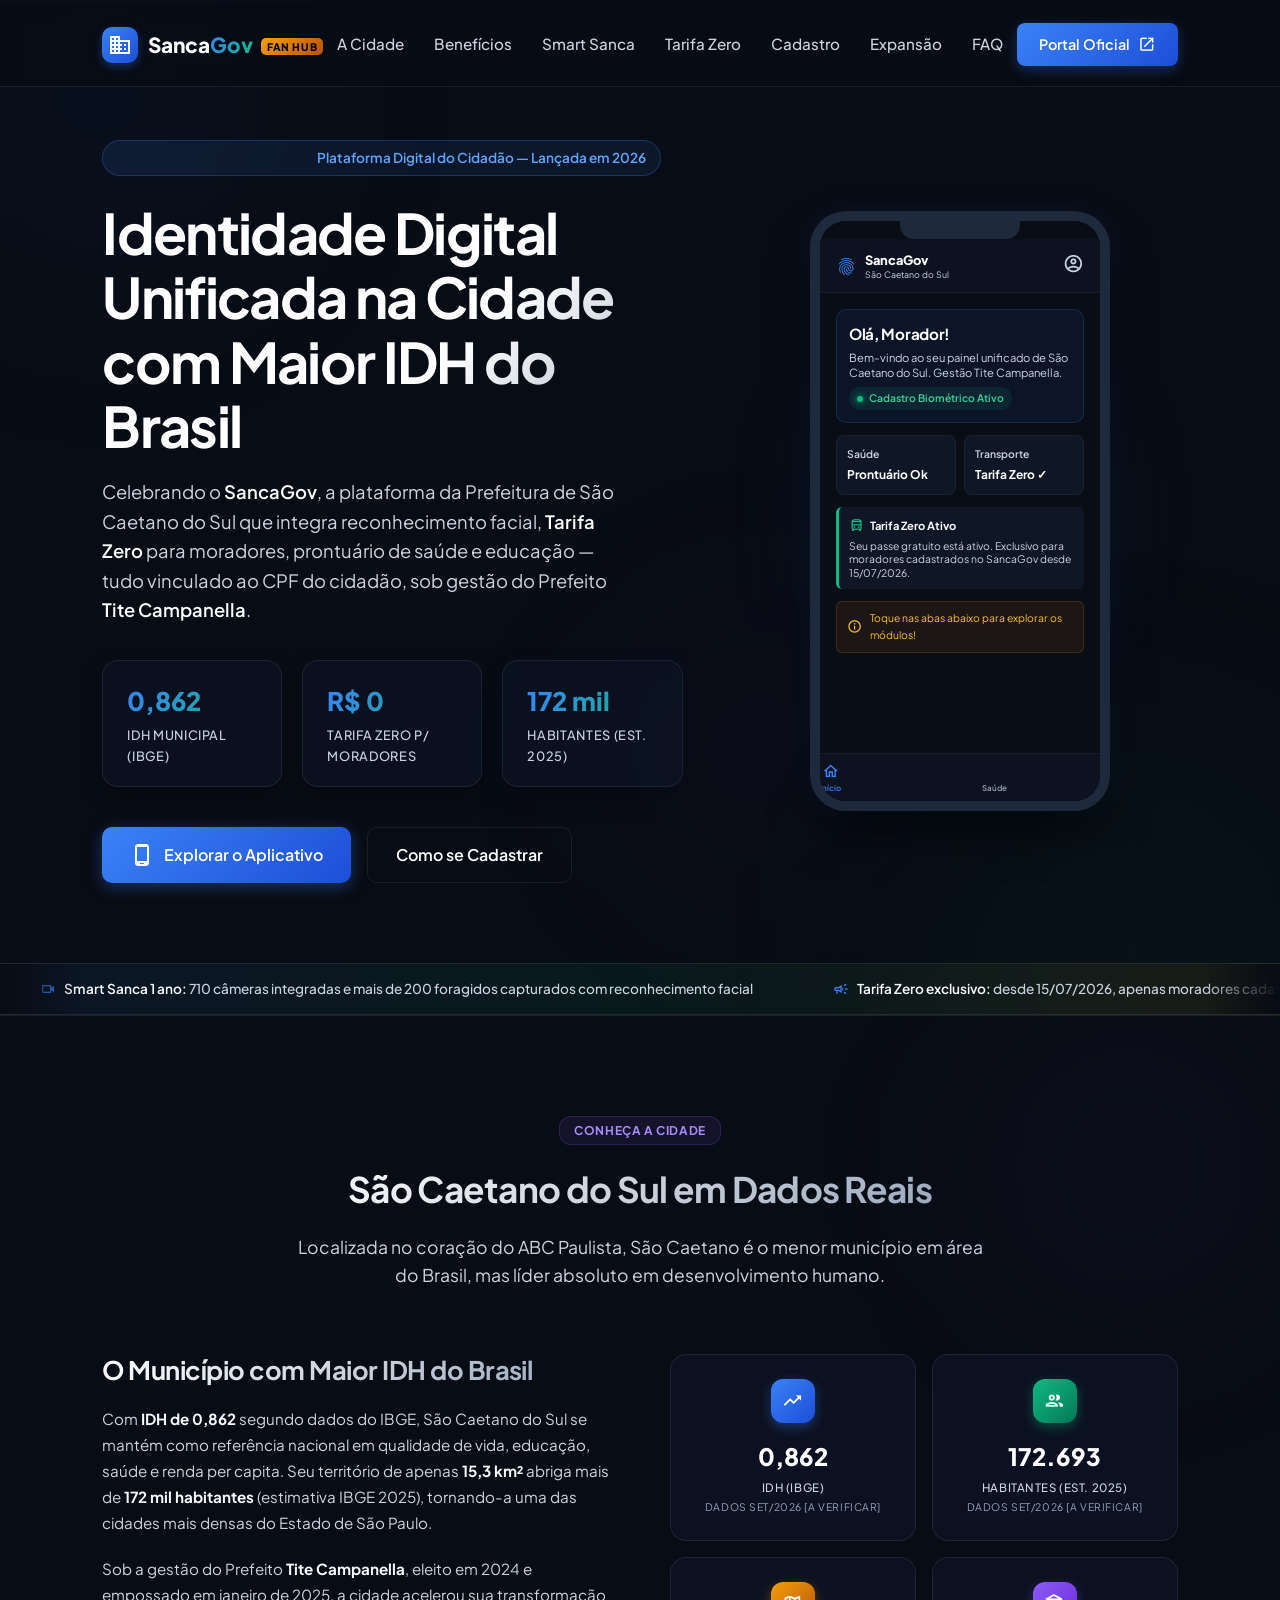
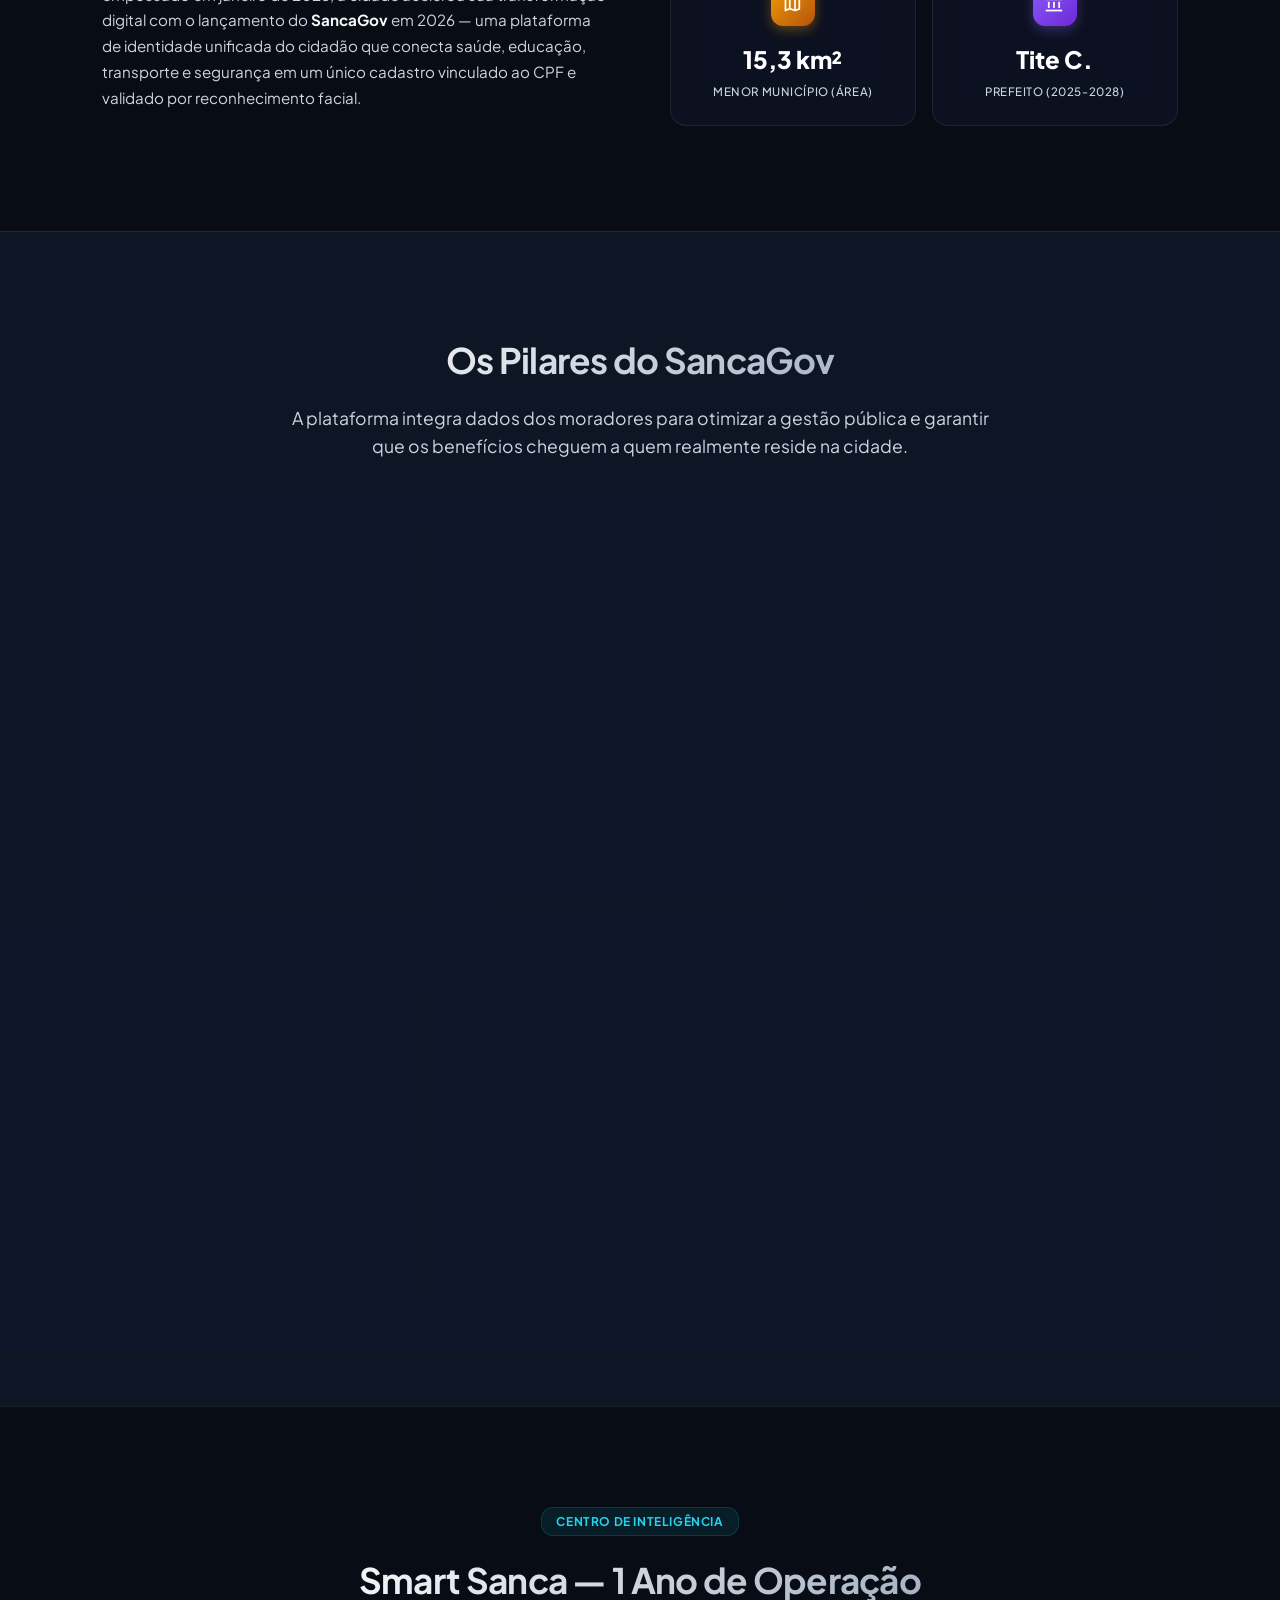
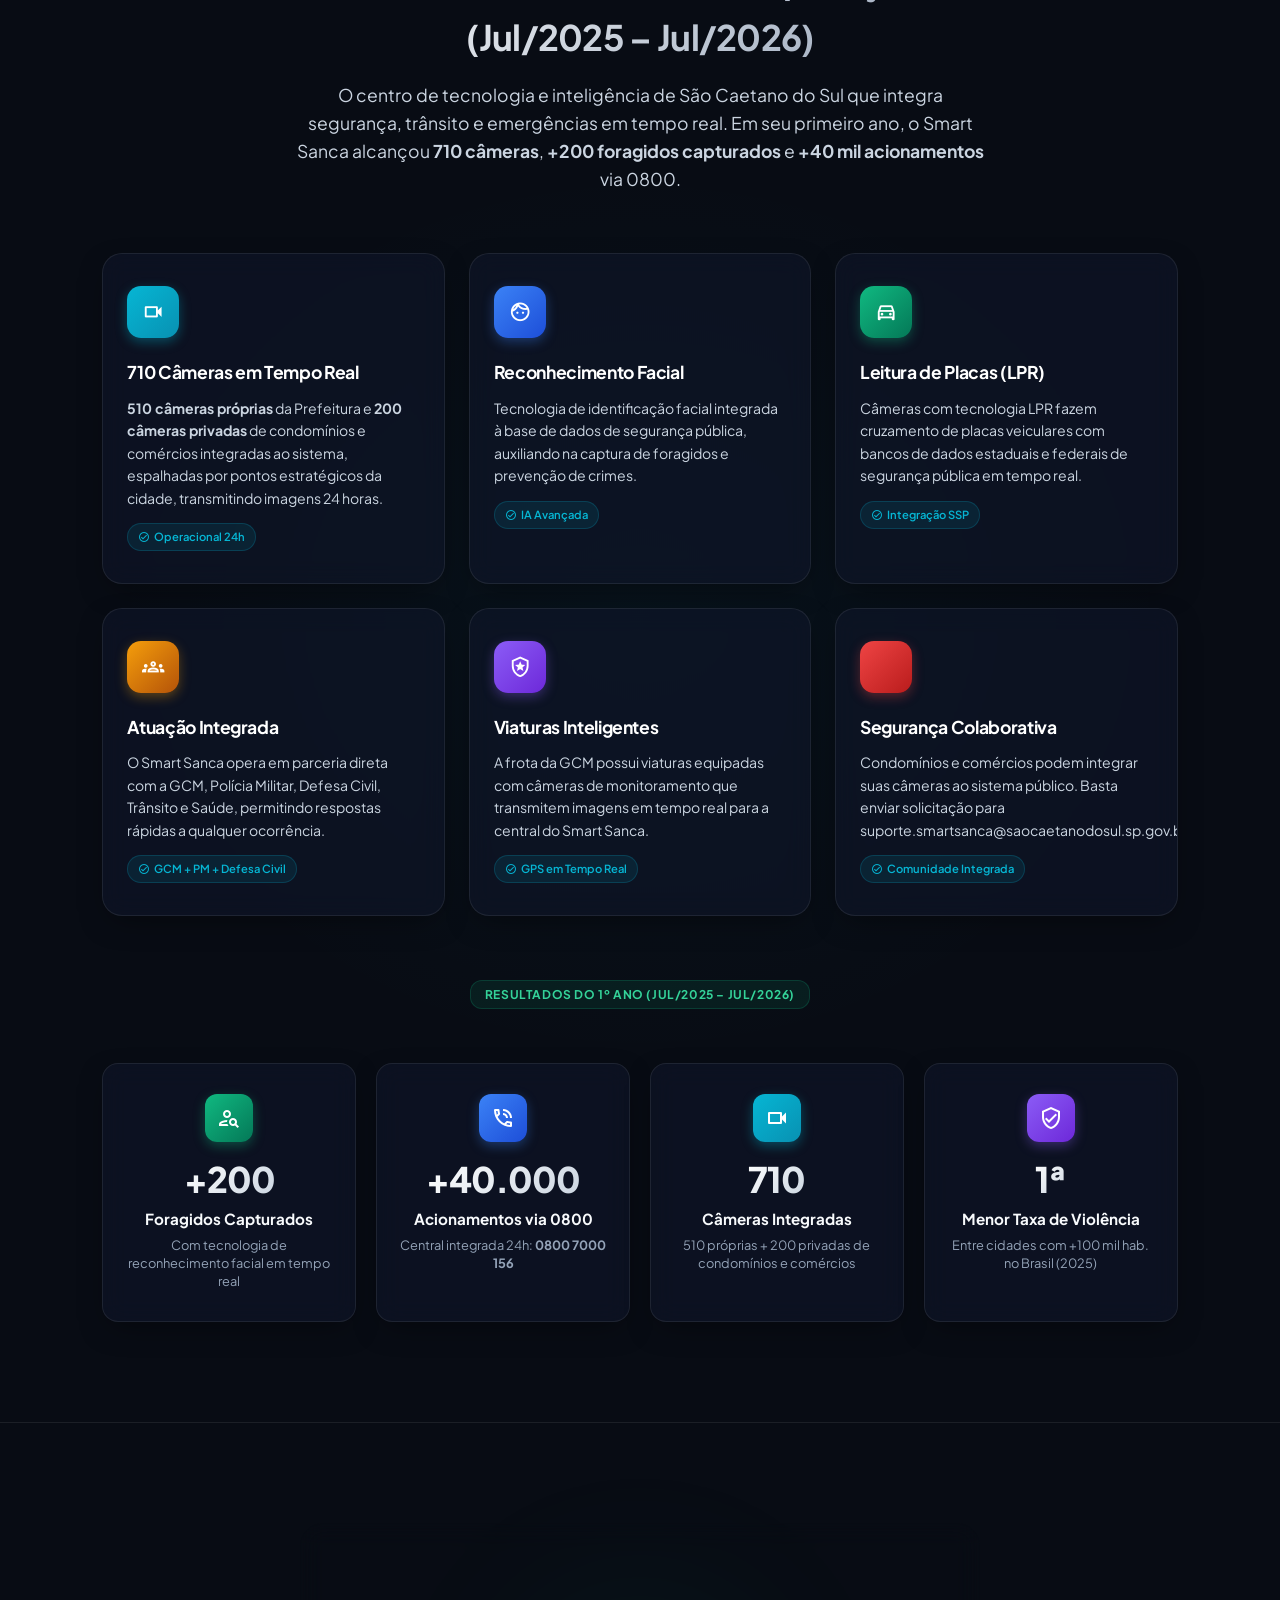
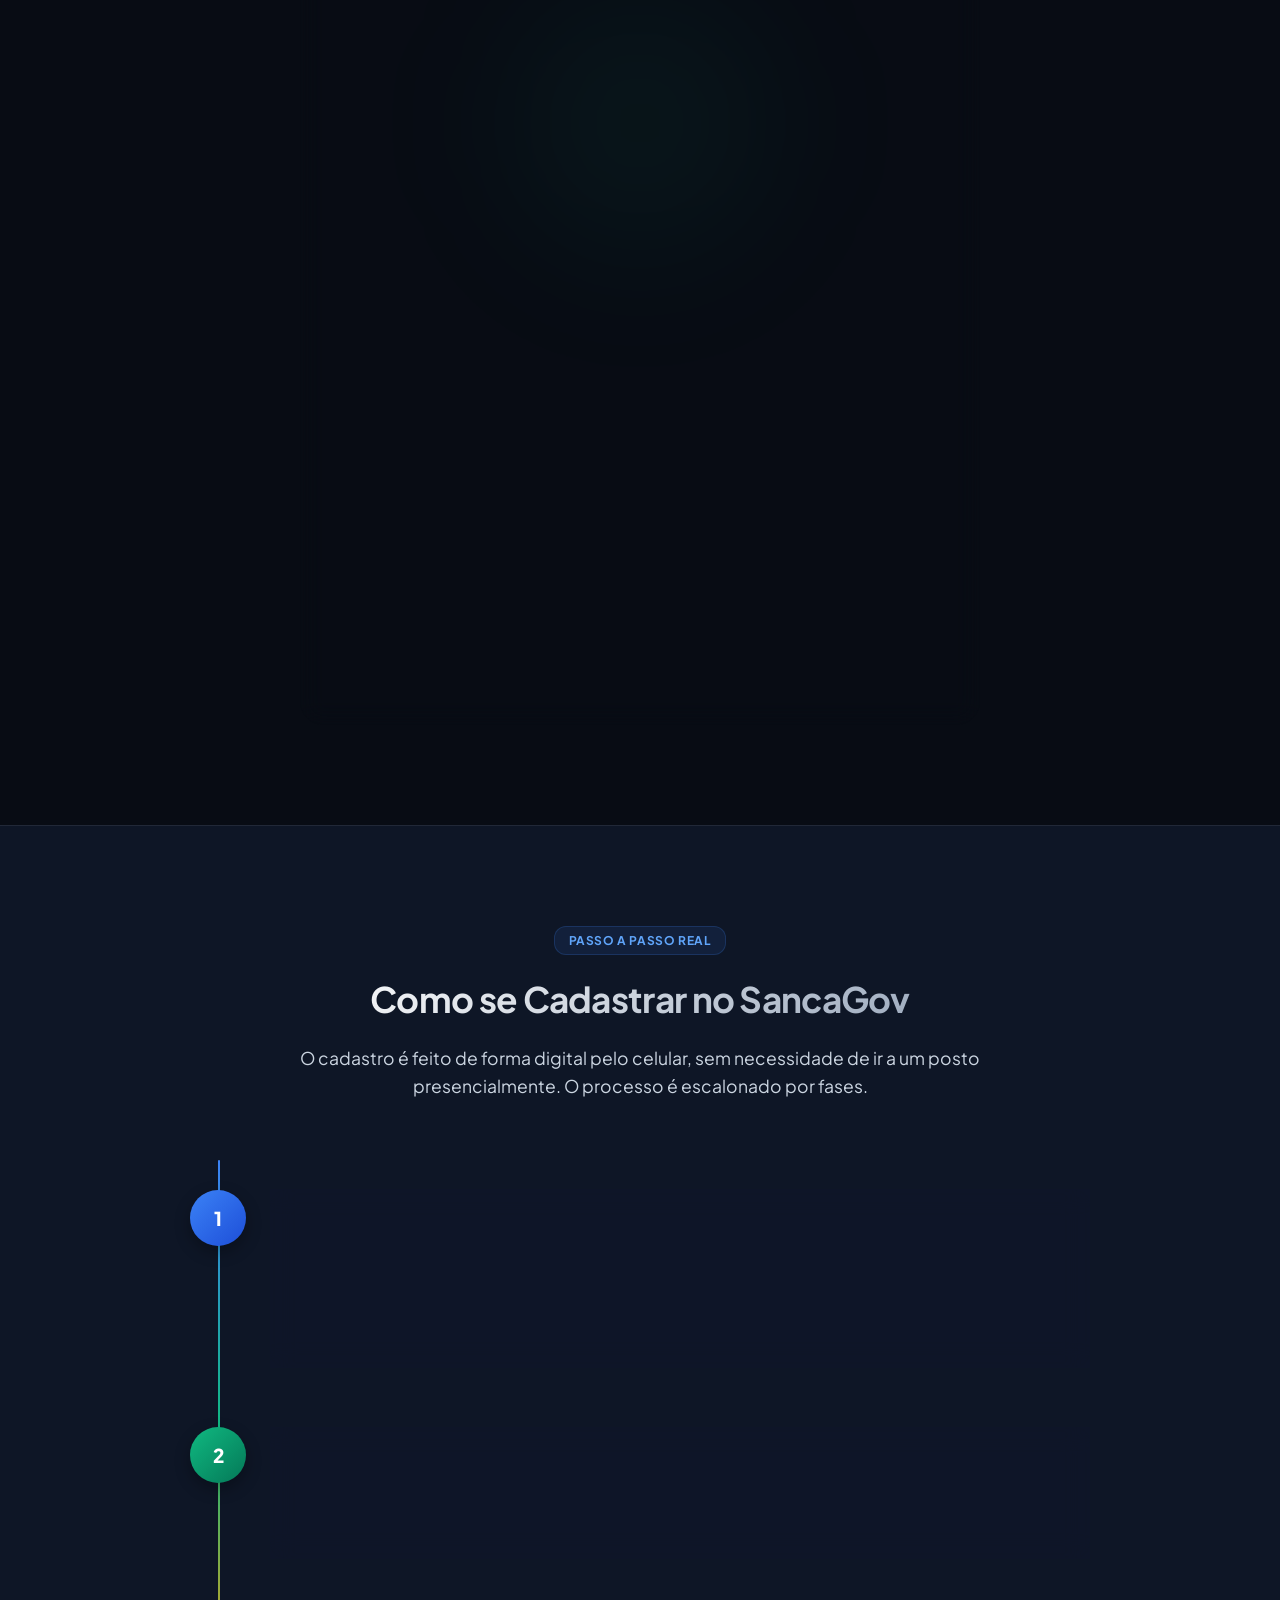
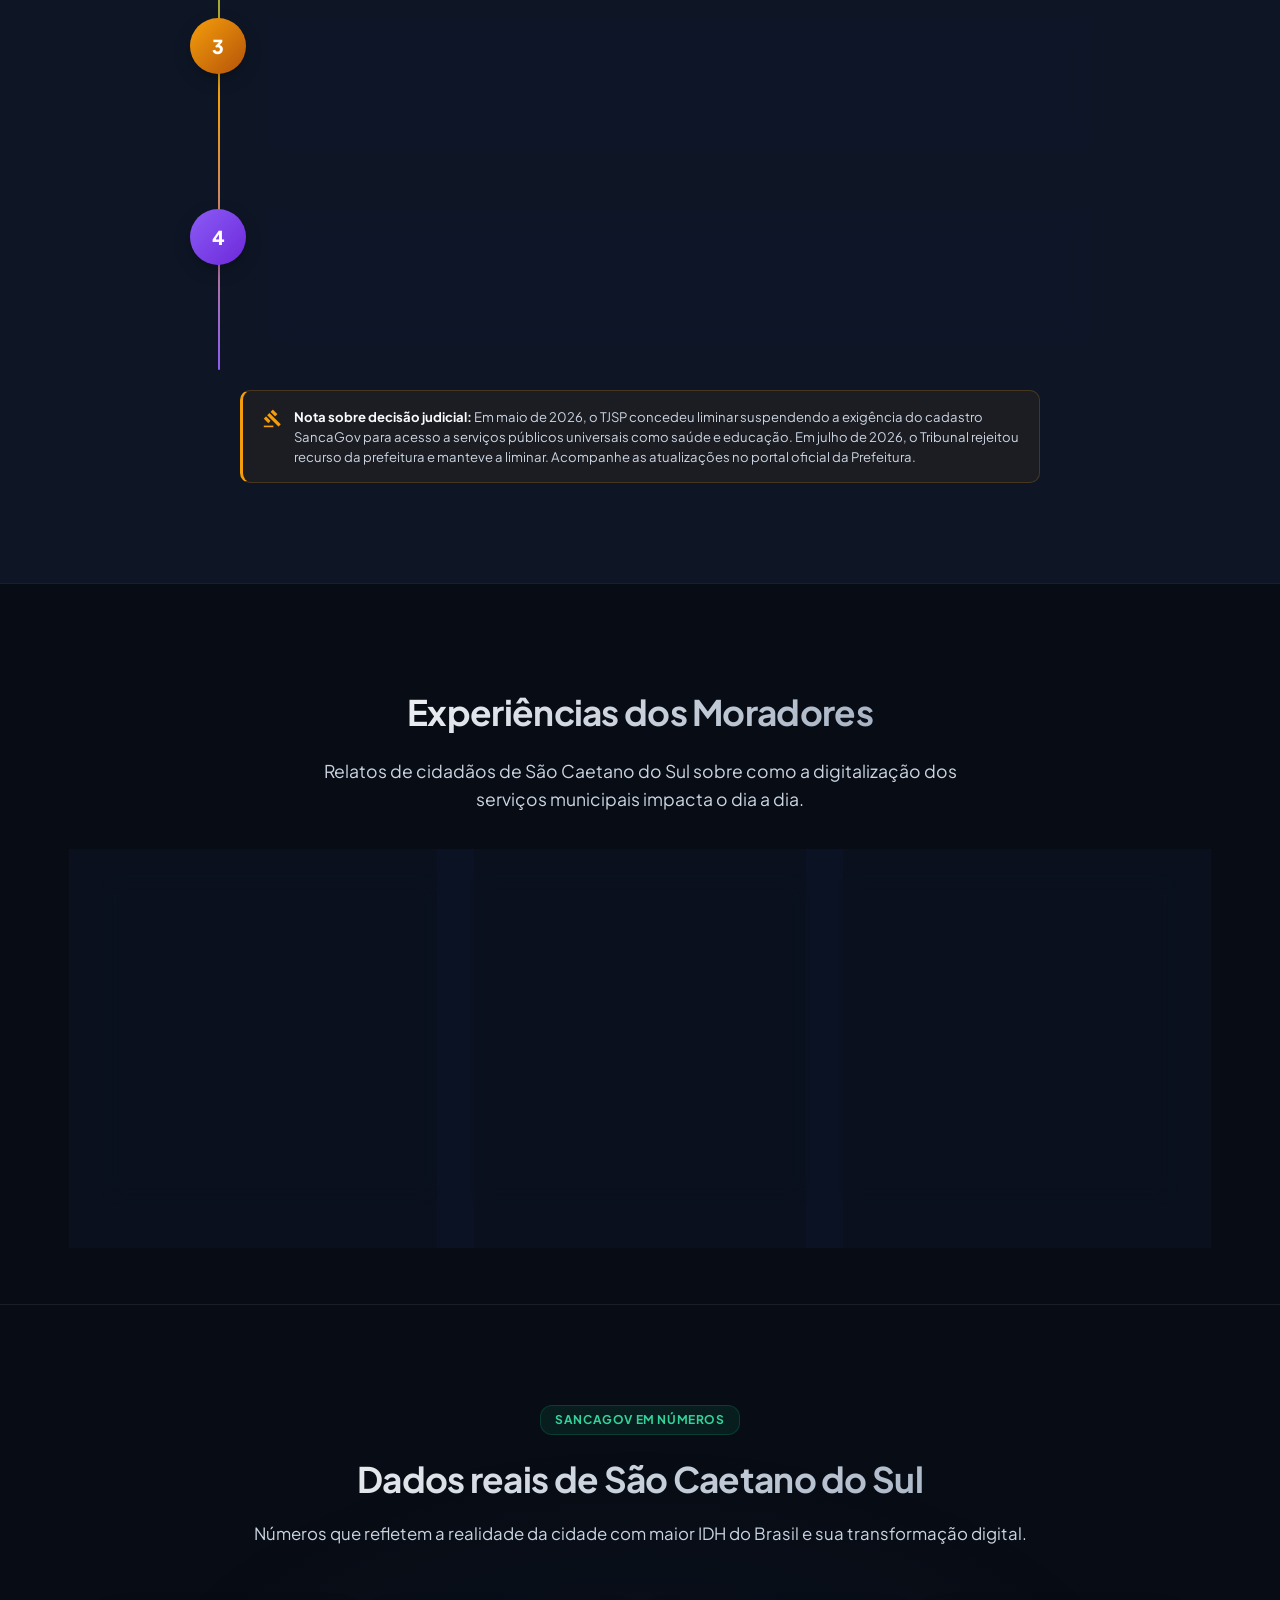
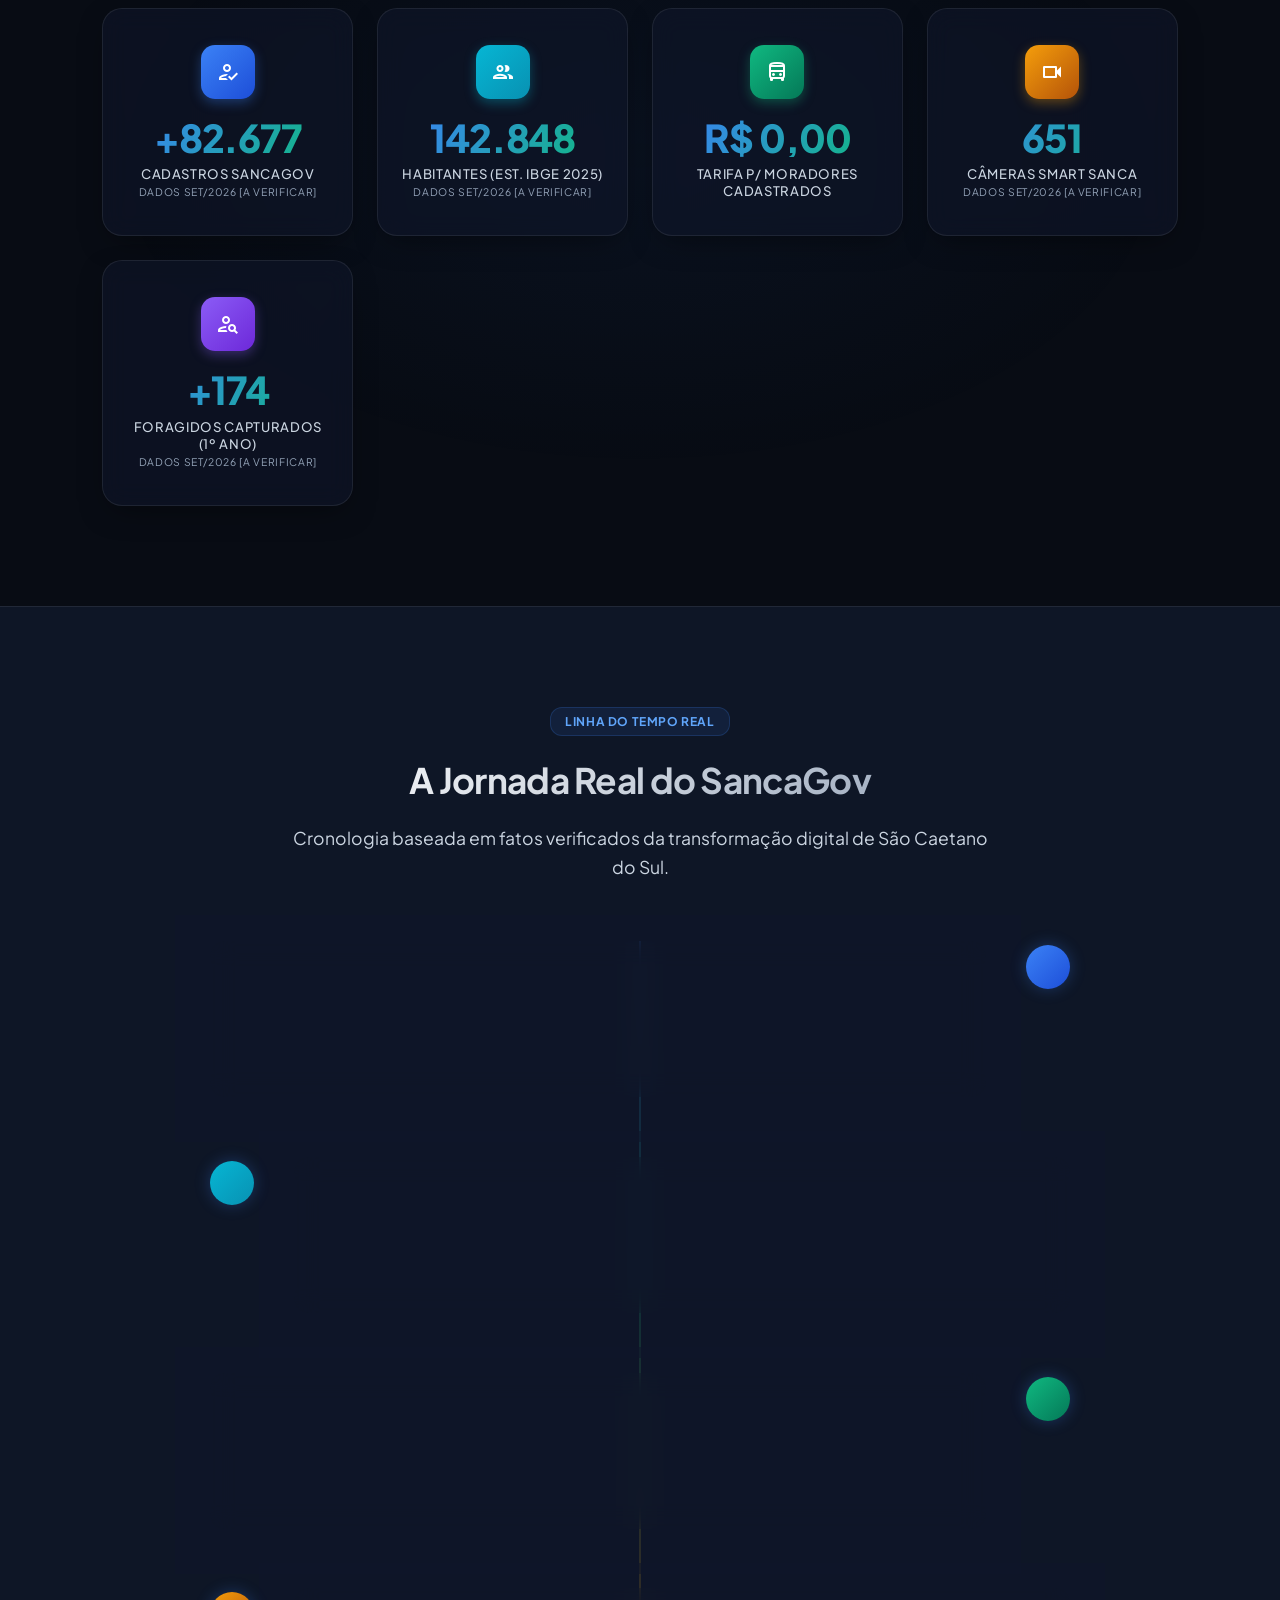
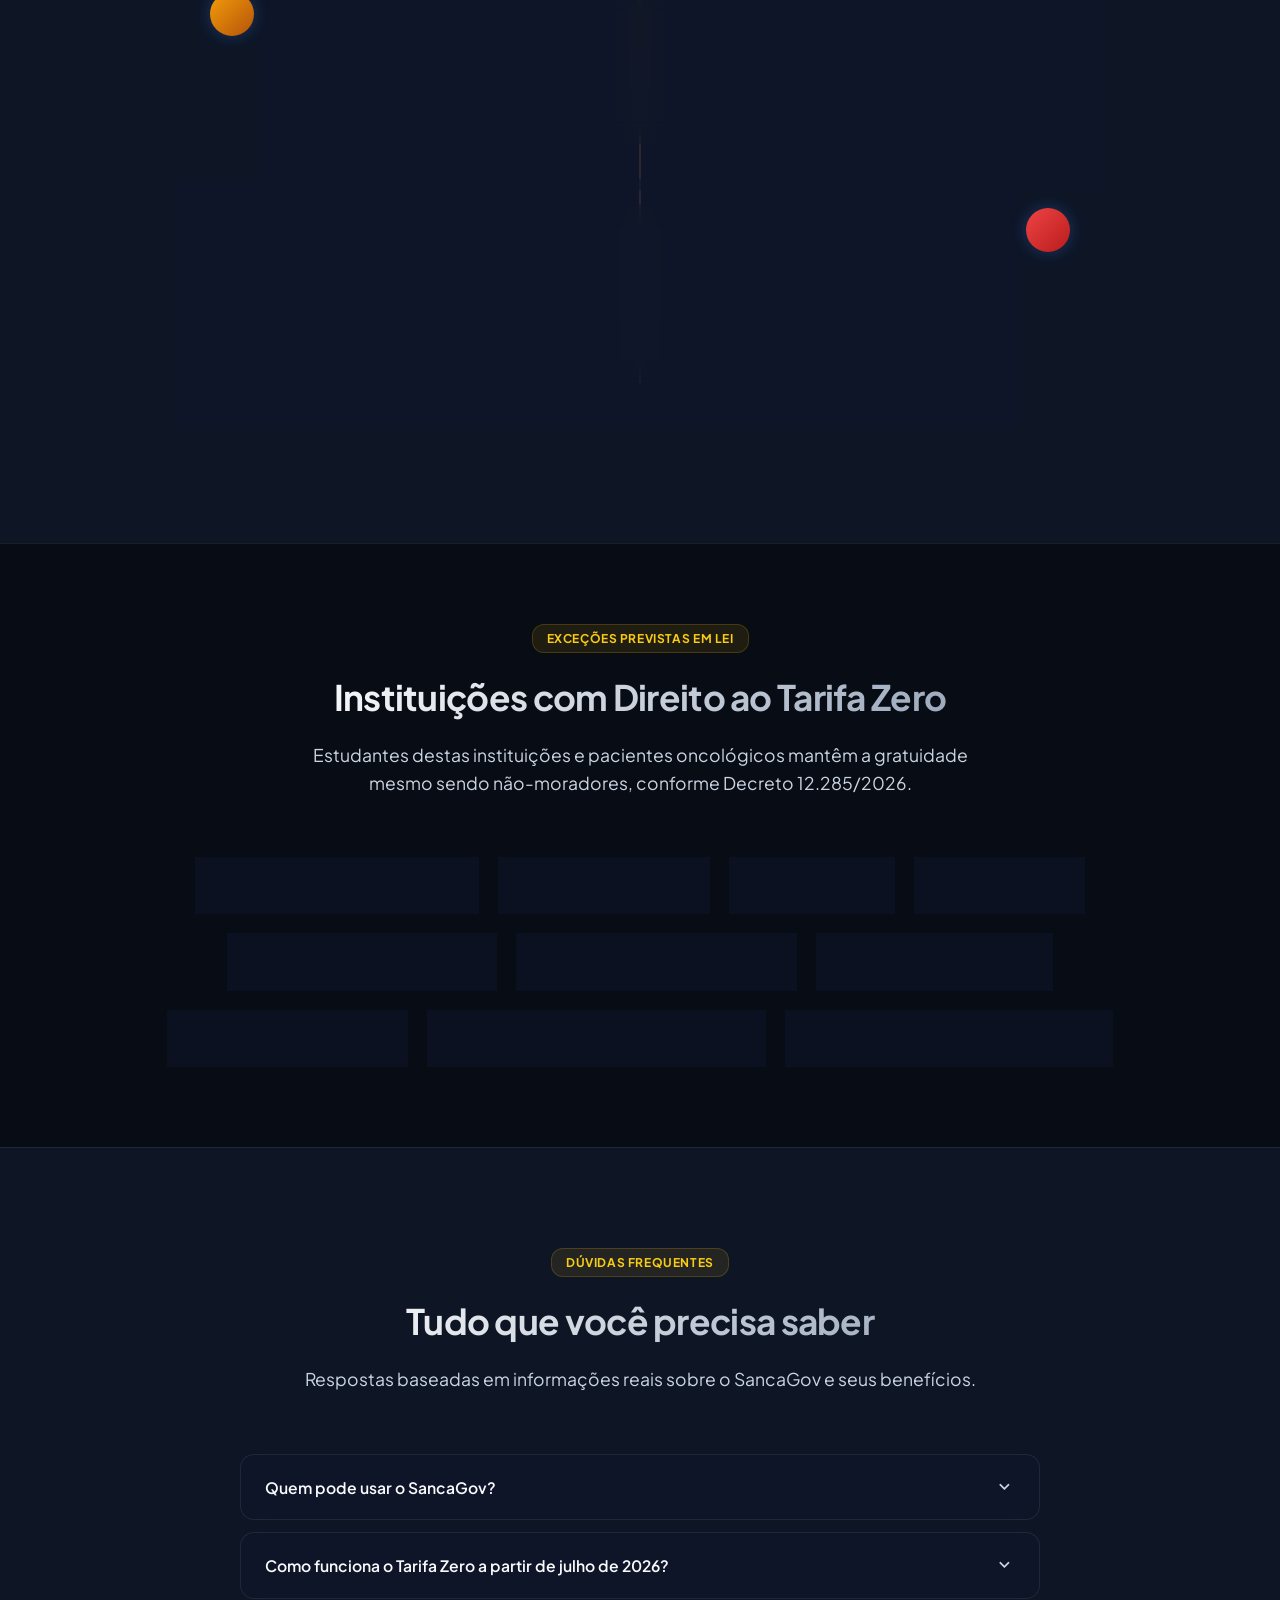
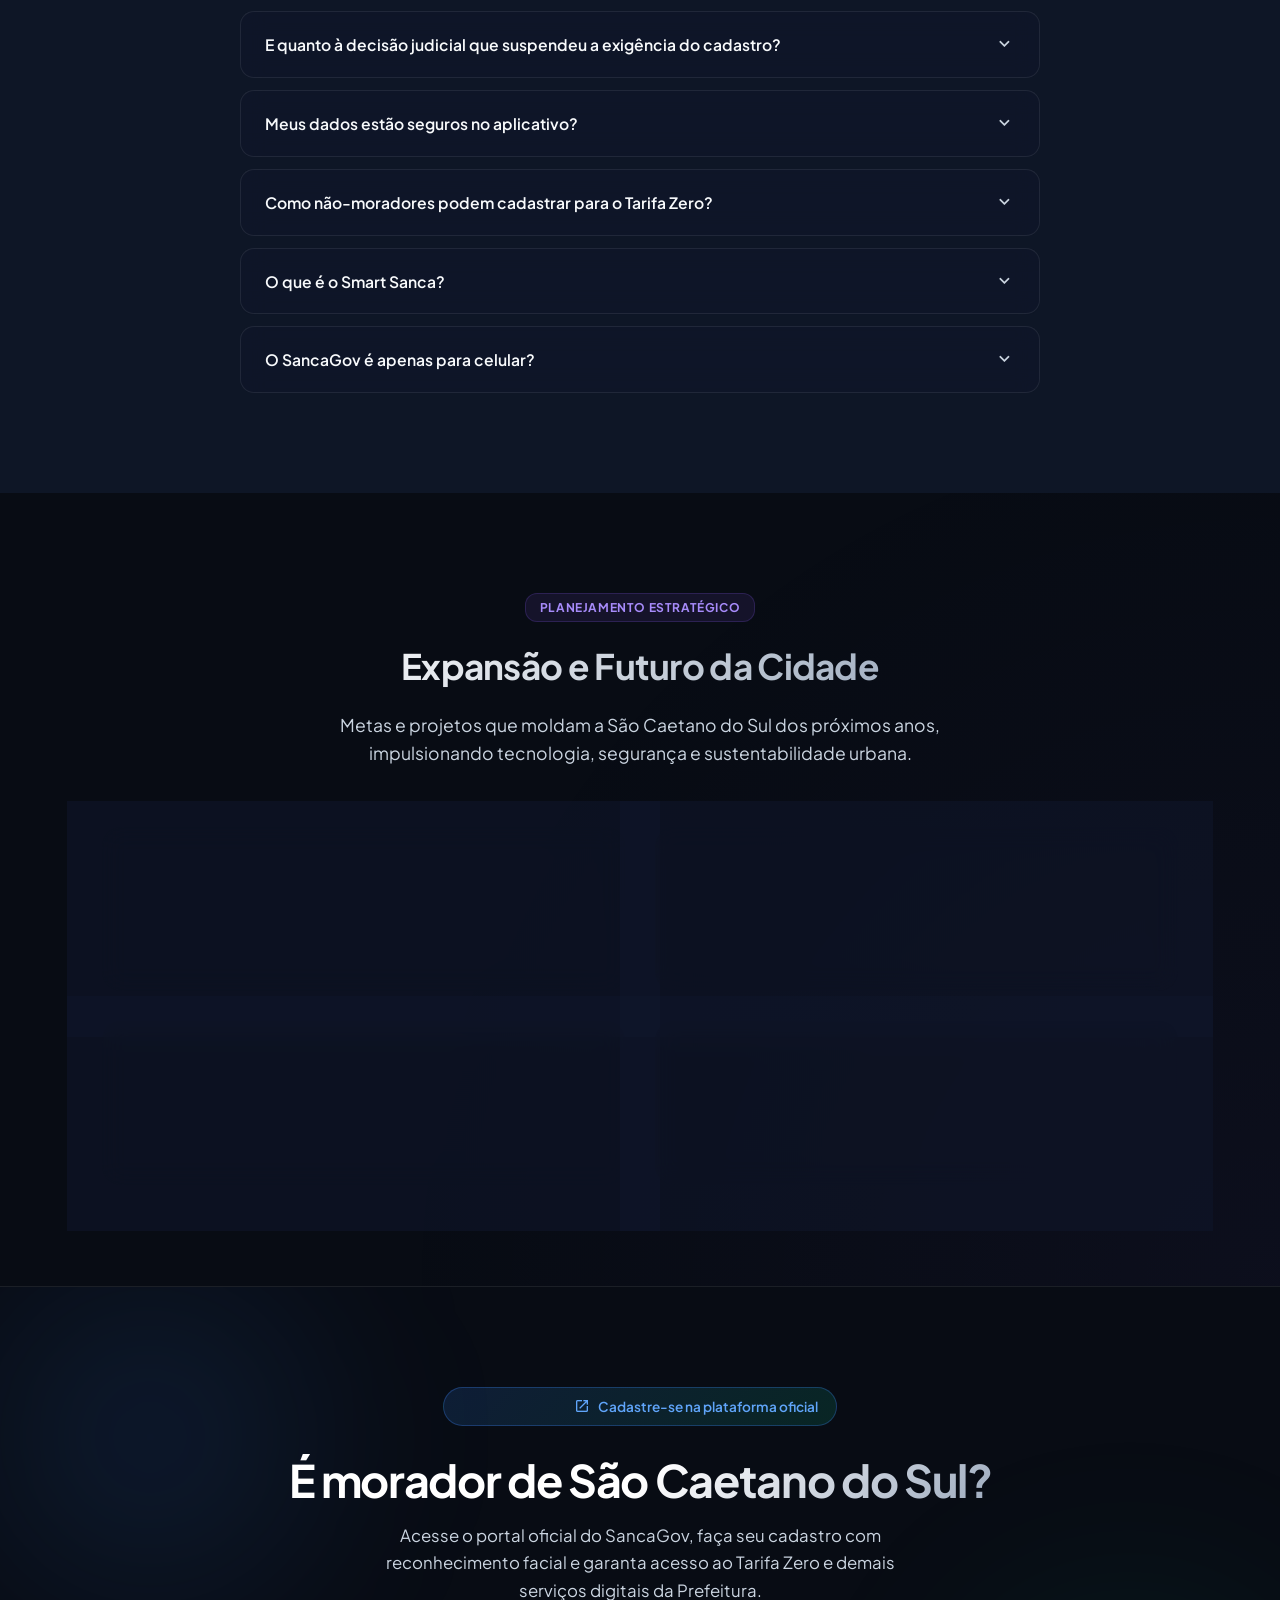
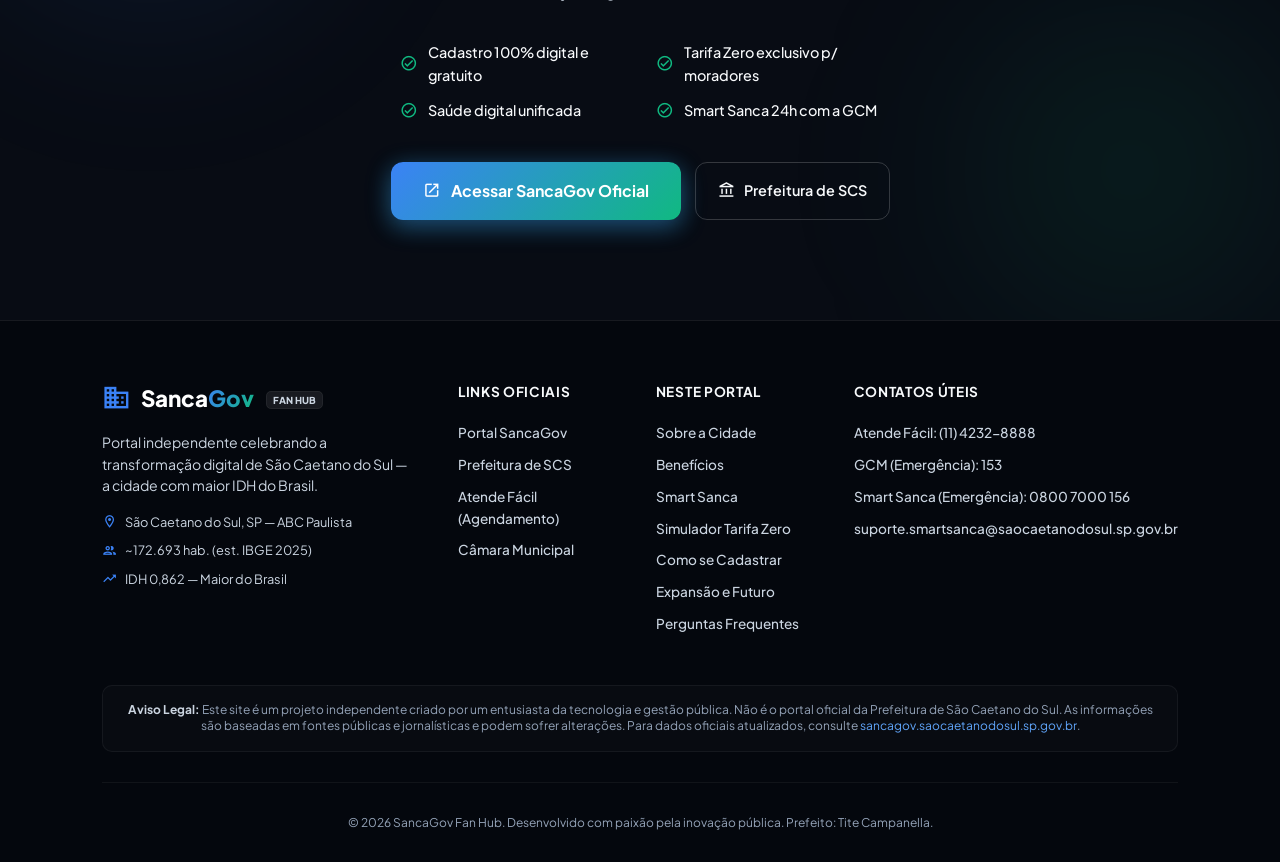
==== commit d8b1ae9e: "Volta ao design original do SancaGov Fan Hub Restaura index.html, style.css e Dockerfile como estava" ====
--- a/index.html
+++ b/index.html
@@ -4,44 +4,62 @@
 <head>
     <meta charset="UTF-8">
     <meta name="viewport" content="width=device-width, initial-scale=1.0">
-    <title>SancaGov explicado | Guia independente para moradores de São Caetano do Sul</title>
-    <meta name="description"
-        content="Como fazer o cadastro no SancaGov, quem paga ônibus desde julho de 2026, o que a Justiça decidiu sobre saúde e escola, e os telefones úteis de São Caetano do Sul. Guia independente.">
-    <meta name="theme-color" content="#f4f0e6">
-    <meta property="og:title" content="SancaGov, explicado sem rodeio">
-    <meta property="og:description" content="Cadastro, ônibus, saúde e escola: o que vale hoje em São Caetano do Sul.">
-    <meta property="og:image" content="img/cidade-verticalizacao.jpg">
+    <title>SancaGov Fan Hub | A Revolução Digital de São Caetano do Sul</title>
+    <meta name="description" content="Portal celebrando o SancaGov — plataforma de identidade digital de São Caetano do Sul. 710 câmeras Smart Sanca, Tarifa Zero exclusivo para moradores, +200 foragidos capturados e 172 mil cidadãos conectados.">
+    
+    <!-- Google Fonts: Plus Jakarta Sans -->
     <link rel="preconnect" href="https://fonts.googleapis.com">
     <link rel="preconnect" href="https://fonts.gstatic.com" crossorigin>
-    <link
-        href="https://fonts.googleapis.com/css2?family=Newsreader:ital,opsz,wght@0,6..72,400;0,6..72,500;0,6..72,600;1,6..72,400&family=Public+Sans:wght@400;500;600;700&display=swap"
-        rel="stylesheet">
+    <link href="https://fonts.googleapis.com/css2?family=Plus+Jakarta+Sans:wght@300;400;500;600;700;800&display=swap" rel="stylesheet">
+    
+    <!-- Material Icons -->
+    <link href="https://fonts.googleapis.com/icon?family=Material+Icons+Outlined" rel="stylesheet">
+    
+    <!-- Estilos Customizados -->
     <link rel="stylesheet" href="style.css">
 
+    <!-- Schema.org Rich Snippets (SEO) -->
     <script type="application/ld+json">
     {
       "@context": "https://schema.org",
-      "@type": "FAQPage",
-      "mainEntity": [
+      "@graph": [
         {
-          "@type": "Question",
-          "name": "Quem pode se cadastrar no SancaGov?",
-          "acceptedAnswer": { "@type": "Answer", "text": "Qualquer morador de São Caetano do Sul com CPF. Desde 8 de junho de 2026 o cadastro está aberto a todos os moradores, pelo site sancagov.saocaetanodosul.sp.gov.br." }
+          "@type": "WebSite",
+          "@id": "https://sancagov-fanhub.com.br/#website",
+          "url": "https://sancagov-fanhub.com.br",
+          "name": "SancaGov Fan Hub",
+          "description": "Portal independente celebrando a inovação digital e os serviços públicos integrados de São Caetano do Sul."
         },
         {
-          "@type": "Question",
-          "name": "Preciso do SancaGov para ir ao posto de saúde ou matricular meu filho?",
-          "acceptedAnswer": { "@type": "Answer", "text": "Não, por enquanto. Uma liminar do TJSP, mantida em 8 de julho de 2026, impede que o cadastro seja exigido para saúde e educação. Ele continua exigido para o Tarifa Zero." }
-        },
-        {
-          "@type": "Question",
-          "name": "Quem paga ônibus municipal em São Caetano do Sul?",
-          "acceptedAnswer": { "@type": "Answer", "text": "Desde 15 de julho de 2026 (Decreto 12.285/2026), viaja de graça quem tem SancaGov aprovado e quem se encaixa nas exceções, como idosos a partir de 60 anos e estudantes de algumas instituições. Os demais pagam R$ 5,00 por viagem." }
-        },
-        {
-          "@type": "Question",
-          "name": "Não tenho celular com câmera. Como faço o cadastro?",
-          "acceptedAnswer": { "@type": "Answer", "text": "O site também abre no computador, e o Atende Fácil faz atendimento presencial na Rua Major Carlo Del Prete, 651, Centro, telefone (11) 4232-8888." }
+          "@type": "FAQPage",
+          "@id": "https://sancagov-fanhub.com.br/#faq",
+          "isPartOf": { "@id": "https://sancagov-fanhub.com.br/#website" },
+          "mainEntity": [
+            {
+              "@type": "Question",
+              "name": "Quem pode usar o SancaGov?",
+              "acceptedAnswer": {
+                "@type": "Answer",
+                "text": "Todos os moradores de São Caetano do Sul com CPF válido podem se cadastrar no SancaGov. O cadastro é feito digitalmente pelo celular com validação por reconhecimento facial."
+              }
+            },
+            {
+              "@type": "Question",
+              "name": "Como funciona o Tarifa Zero a partir de julho de 2026?",
+              "acceptedAnswer": {
+                "@type": "Answer",
+                "text": "Desde 15 de julho de 2026, o Tarifa Zero é exclusivo para moradores cadastrados no SancaGov. Não-moradores sem exceções passam a pagar R$ 5,00 por viagem. Existem exceções como idosos 60+, servidores públicos de SCS, pacientes oncológicos, forças de segurança uniformizadas e estudantes de USCS, Fundação das Artes, SESI, SENAI, ETEC, FATEC, IMT e Faculdade Paulista de Serviço Social."
+              }
+            },
+            {
+              "@type": "Question",
+              "name": "E quanto à decisão judicial que suspendeu a exigência do cadastro?",
+              "acceptedAnswer": {
+                "@type": "Answer",
+                "text": "No dia 8 de julho de 2026, o Órgão Especial do TJSP manteve a decisão liminar que suspende a exigência do cadastramento SancaGov para acesso a serviços essenciais e universais, como saúde e educação públicas. A suspensão vale para esses serviços essenciais, porém para o Tarifa Zero a exigência do SancaGov continua ativa para moradores de São Caetano do Sul."
+              }
+            }
+          ]
         }
       ]
     }
@@ -49,544 +67,1353 @@
 </head>
 
 <body>
-
-    <a class="skip" href="#conteudo">Pular para o conteúdo</a>
-
-    <!-- Cabeçalho de jornal -->
-    <header class="masthead">
-        <div class="wrap">
-            <div class="mast-top">
-                <span>São Caetano do Sul, SP</span>
-                <span class="mast-mid">Guia independente · não é o site da Prefeitura</span>
-                <a href="https://sancagov.saocaetanodosul.sp.gov.br" rel="noopener">Portal oficial ↗</a>
-            </div>
-            <a href="#" class="nameplate" aria-label="sancagov.com.br, início">sancagov<span>.com.br</span></a>
-            <p class="mast-tag">O que muda para quem mora, estuda ou trabalha em São Caetano do Sul</p>
+    <!-- Barra de progresso de leitura -->
+    <div class="reading-progress" id="readingProgress"></div>
+
+    <!-- Partículas / Brilhos de Fundo para Efeito Premium -->
+    <div class="bg-glow-1"></div>
+    <div class="bg-glow-2"></div>
+    <div class="bg-glow-3"></div>
+
+    <nav class="navbar">
+        <div class="logo">
+            <span class="logo-icon">
+                <span class="material-icons-outlined">domain</span>
+            </span>
+            <span class="logo-text">Sanca<span class="highlight">Gov</span><span class="badge">FAN HUB</span></span>
         </div>
-    </header>
-
-    <nav class="sections" aria-label="Seções da página">
-        <div class="wrap sections-inner">
-            <a href="#cadastro">Cadastro</a>
-            <a href="#onibus">Ônibus</a>
-            <a href="#justica">Saúde e escola</a>
-            <a href="#smart-sanca">Smart Sanca</a>
-            <a href="#cronologia">Cronologia</a>
-            <a href="#perguntas">Perguntas</a>
-            <a href="#servico">Serviço</a>
+        <div class="nav-links" id="navLinks">
+            <a href="#sobre" class="nav-link">A Cidade</a>
+            <a href="#beneficios" class="nav-link">Benefícios</a>
+            <a href="#smart-sanca" class="nav-link">Smart Sanca</a>
+            <a href="#simulador" class="nav-link">Tarifa Zero</a>
+            <a href="#cadastro" class="nav-link">Cadastro</a>
+            <a href="#expansao" class="nav-link">Expansão</a>
+            <a href="#faq" class="nav-link">FAQ</a>
         </div>
+        <a href="https://sancagov.saocaetanodosul.sp.gov.br" target="_blank" class="btn-primary">
+            Portal Oficial
+            <span class="material-icons-outlined">open_in_new</span>
+        </a>
+        <button class="hamburger" id="hamburgerBtn" aria-label="Abrir menu">
+            <span></span><span></span><span></span>
+        </button>
     </nav>
 
-    <main id="conteudo">
-
-        <!-- Primeira página -->
-        <section class="front wrap">
-            <article class="lead">
-                <p class="kicker">Cadastro digital</p>
-                <h1>SancaGov, explicado sem rodeio</h1>
-                <p class="deck">
-                    O cadastro da Prefeitura liga o morador, pelo CPF e por uma foto do rosto, a ônibus,
-                    saúde e escola. Desde julho, ele decide quem paga a passagem. Veja o que vale hoje
-                    e o que fazer.
+    <main>
+        <!-- ===================== HERO SECTION ===================== -->
+        <header class="hero">
+            <div class="hero-content">
+                <div class="hero-tag">
+                    <span class="material-icons-outlined tag-icon">auto_awesome</span>
+                    <span>Plataforma Digital do Cidadão — Lançada em 2026</span>
+                </div>
+                <h1 class="fade-in-up">Identidade Digital Unificada na Cidade com Maior IDH do Brasil</h1>
+                <p class="subtitle fade-in-up" style="animation-delay: 0.1s;">
+                    Celebrando o <strong>SancaGov</strong>, a plataforma da Prefeitura de São Caetano do Sul que integra 
+                    reconhecimento facial, <strong>Tarifa Zero</strong> para moradores, prontuário de saúde e educação — 
+                    tudo vinculado ao CPF do cidadão, sob gestão do Prefeito <strong>Tite Campanella</strong>.
                 </p>
-                <figure class="photo photo-lead">
-                    <img src="img/cidade-verticalizacao.jpg"
-                        srcset="img/cidade-verticalizacao-640.jpg 640w, img/cidade-verticalizacao.jpg 1280w"
-                        sizes="(max-width: 960px) 100vw, 700px" width="1280" height="960"
-                        alt="Vista de São Caetano do Sul do alto, com casas de telhado vermelho em primeiro plano e prédios ao fundo.">
-                    <figcaption>
-                        São Caetano do Sul tem cerca de 172 mil moradores em 15,3&nbsp;km², a menor área entre os
-                        municípios do país.
-                        <span class="credit">Foto: Lukaaz / Wikimedia Commons, CC BY-SA 3.0</span>
-                    </figcaption>
-                </figure>
-            </article>
-
-            <aside class="rail" aria-labelledby="hoje-title">
-                <h2 class="rail-title" id="hoje-title">Como está hoje</h2>
-                <dl class="briefs">
-                    <div>
-                        <dt>Cadastro</dt>
-                        <dd>Aberto a todos os moradores desde 8 de junho de 2026.</dd>
-                    </div>
-                    <div>
-                        <dt>Ônibus municipal</dt>
-                        <dd>Grátis com SancaGov aprovado ou nas exceções. Os demais pagam R$&nbsp;5,00.</dd>
-                    </div>
-                    <div>
-                        <dt>Saúde e escola</dt>
-                        <dd>O cadastro <em>não</em> pode ser exigido, por decisão do TJSP.</dd>
-                    </div>
-                    <div>
-                        <dt>Sem internet?</dt>
-                        <dd>Atende Fácil, Rua Major Carlo Del Prete, 651, Centro.</dd>
-                    </div>
-                </dl>
-
-                <h2 class="rail-title">Nesta página</h2>
-                <ol class="index">
-                    <li><a href="#cadastro"><span>Como fazer o cadastro</span><b>1</b></a></li>
-                    <li><a href="#onibus"><span>Você paga ônibus? Teste em 2 perguntas</span><b>2</b></a></li>
-                    <li><a href="#justica"><span>Posto e escola podem exigir o cadastro?</span><b>3</b></a></li>
-                    <li><a href="#smart-sanca"><span>O que é o Smart Sanca</span><b>4</b></a></li>
-                    <li><a href="#servico"><span>Telefones e endereços</span><b>7</b></a></li>
-                </ol>
-
-                <p class="rail-note">
-                    O cadastro oficial é feito só em
-                    <a href="https://sancagov.saocaetanodosul.sp.gov.br" rel="noopener">sancagov.saocaetanodosul.sp.gov.br</a>.
-                </p>
-            </aside>
+                
+                <div class="hero-stats fade-in-up" style="animation-delay: 0.15s;">
+                    <div class="stat-card">
+                        <div class="stat-val">0,862</div>
+                        <div class="stat-lbl">IDH Municipal (IBGE)</div>
+                    </div>
+                    <div class="stat-card">
+                        <div class="stat-val">R$ 0</div>
+                        <div class="stat-lbl">Tarifa Zero p/ Moradores</div>
+                    </div>
+                    <div class="stat-card">
+                        <div class="stat-val">172 mil</div>
+                        <div class="stat-lbl">Habitantes (est. 2025)</div>
+                    </div>
+                </div>
+
+                <div class="hero-actions fade-in-up" style="animation-delay: 0.2s;">
+                    <a href="#app-showcase" class="btn-primary-large">
+                        <span class="material-icons-outlined">phone_android</span>
+                        Explorar o Aplicativo
+                    </a>
+                    <a href="#cadastro" class="btn-secondary-large">
+                        Como se Cadastrar
+                    </a>
+                </div>
+            </div>
+
+            <!-- INTERACTIVE PHONE MOCKUP -->
+            <div class="hero-visual fade-in-up" style="animation-delay: 0.3s;" id="app-showcase">
+                <div class="phone-wrapper">
+                    <div class="phone-notch"></div>
+                    <div class="phone-screen">
+                        <!-- App Header -->
+                        <div class="app-header">
+                            <div class="app-info">
+                                <span class="material-icons-outlined app-logo-icon">fingerprint</span>
+                                <div>
+                                    <div class="app-title">SancaGov</div>
+                                    <div class="app-subtitle">São Caetano do Sul</div>
+                                </div>
+                            </div>
+                            <div class="app-user">
+                                <span class="material-icons-outlined">account_circle</span>
+                            </div>
+                        </div>
+
+                        <!-- App Content Display (Dynamic via JS) -->
+                        <div class="app-content" id="app-screen-content">
+                            <!-- HOME SCREEN (Default) -->
+                            <div class="screen-view active" id="screen-home">
+                                <div class="welcome-box">
+                                    <h3>Olá, Morador!</h3>
+                                    <p>Bem-vindo ao seu painel unificado de São Caetano do Sul. Gestão Tite Campanella.</p>
+                                    <div class="user-status-pill">
+                                        <span class="dot-green"></span> Cadastro Biométrico Ativo
+                                    </div>
+                                </div>
+
+                                <div class="quick-stats-row">
+                                    <div class="quick-stat">
+                                        <div class="qs-title">Saúde</div>
+                                        <div class="qs-desc">Prontuário Ok</div>
+                                    </div>
+                                    <div class="quick-stat">
+                                        <div class="qs-title">Transporte</div>
+                                        <div class="qs-desc">Tarifa Zero ✓</div>
+                                    </div>
+                                </div>
+
+                                <div class="notification-card">
+                                    <div class="notif-header">
+                                        <span class="material-icons-outlined notif-icon">directions_bus</span>
+                                        <strong>Tarifa Zero Ativo</strong>
+                                    </div>
+                                    <p>Seu passe gratuito está ativo. Exclusivo para moradores cadastrados no SancaGov desde 15/07/2026.</p>
+                                </div>
+
+                                <div class="notif-alert-box">
+                                    <span class="material-icons-outlined">info</span>
+                                    <span>Toque nas abas abaixo para explorar os módulos!</span>
+                                </div>
+                            </div>
+
+                            <!-- SAÚDE SCREEN -->
+                            <div class="screen-view" id="screen-saude">
+                                <div class="screen-title-row">
+                                    <span class="material-icons-outlined text-blue">health_and_safety</span>
+                                    <h4>Portal da Saúde</h4>
+                                </div>
+                                <p class="screen-desc">Consultas, exames e medicamentos da rede municipal integrados.</p>
+
+                                <div class="screen-card">
+                                    <div class="card-item">
+                                        <span class="material-icons-outlined text-green">event_available</span>
+                                        <div>
+                                            <strong>Clínico Geral - UBS Centro</strong>
+                                            <span>Agendado para: 18/07 às 14:00</span>
+                                        </div>
+                                    </div>
+                                </div>
+
+                                <div class="screen-card">
+                                    <div class="card-item">
+                                        <span class="material-icons-outlined text-orange">medication</span>
+                                        <div>
+                                            <strong>Retirada de Medicamentos</strong>
+                                            <span>2 receitas disponíveis na farmácia municipal</span>
+                                        </div>
+                                    </div>
+                                </div>
+
+                                <button class="btn-app-action">Solicitar Telemedicina</button>
+                            </div>
+
+                            <!-- EDUCAÇÃO SCREEN -->
+                            <div class="screen-view" id="screen-educacao">
+                                <div class="screen-title-row">
+                                    <span class="material-icons-outlined text-red">school</span>
+                                    <h4>Portal da Educação</h4>
+                                </div>
+                                <p class="screen-desc">Acompanhe seus dependentes na rede municipal de ensino.</p>
+
+                                <div class="student-profile">
+                                    <div class="student-avatar">LG</div>
+                                    <div class="student-details">
+                                        <strong>Lucas G. Oliveira</strong>
+                                        <span>7º Ano - EMEF Prof. Vicente Bastos</span>
+                                    </div>
+                                </div>
+
+                                <div class="report-card">
+                                    <div class="report-row">
+                                        <span>Matemática:</span> <strong>8.5</strong>
+                                    </div>
+                                    <div class="report-row">
+                                        <span>Português:</span> <strong>9.0</strong>
+                                    </div>
+                                    <div class="report-row">
+                                        <span>Frequência:</span> <strong class="text-green">96%</strong>
+                                    </div>
+                                </div>
+
+                                <button class="btn-app-action">Ver Boletim Completo</button>
+                            </div>
+
+                            <!-- TRANSPORTE SCREEN -->
+                            <div class="screen-view" id="screen-transporte">
+                                <div class="screen-title-row">
+                                    <span class="material-icons-outlined text-green">directions_bus</span>
+                                    <h4>Tarifa Zero</h4>
+                                </div>
+                                <p class="screen-desc">Gratuidade exclusiva para moradores de São Caetano do Sul cadastrados no SancaGov.</p>
+
+                                <div class="qr-box">
+                                    <div class="qr-code">
+                                        <div class="qr-square"></div>
+                                    </div>
+                                    <span class="qr-caption">Apresente este QR Code no validador do ônibus</span>
+                                </div>
+
+                                <div class="bus-tracker">
+                                    <div class="tracker-header">
+                                        <span class="pulse-dot"></span>
+                                        <strong>Linha 01 - Circular Centro</strong>
+                                    </div>
+                                    <span class="tracker-eta">Próximo ônibus chegando em 4 minutos</span>
+                                </div>
+                            </div>
+
+                            <!-- SEGURANÇA SCREEN -->
+                            <div class="screen-view" id="screen-seguranca">
+                                <div class="screen-title-row">
+                                    <span class="material-icons-outlined text-orange">shield</span>
+                                    <h4>Smart Sanca & GCM</h4>
+                                </div>
+                                <p class="screen-desc">Integração com o Smart Sanca — Centro de Inteligência e Segurança.</p>
+
+                                <div class="sos-card">
+                                    <button class="sos-btn" id="sosTrigger">
+                                        <span class="material-icons-outlined">campaign</span>
+                                        <span>BOTÃO SOS</span>
+                                    </button>
+                                    <span class="sos-desc">Clique para acionar socorro emergencial da GCM via Smart Sanca</span>
+                                </div>
+
+                                <div class="cam-feed">
+                                    <div class="cam-status"><span class="red-dot"></span> Câmera Ao Vivo - Av. Goiás</div>
+                                    <div class="cam-placeholder">
+                                        <span class="material-icons-outlined">videocam</span>
+                                    </div>
+                                </div>
+                            </div>
+                        </div>
+
+                        <!-- App Bottom Navigation -->
+                        <div class="app-nav">
+                            <button class="app-nav-item active" data-screen="home">
+                                <span class="material-icons-outlined">home</span>
+                                <span>Início</span>
+                            </button>
+                            <button class="app-nav-item" data-screen="saude">
+                                <span class="material-icons-outlined">health_and_safety</span>
+                                <span>Saúde</span>
+                            </button>
+                            <button class="app-nav-item" data-screen="educacao">
+                                <span class="material-icons-outlined">school</span>
+                                <span>Educação</span>
+                            </button>
+                            <button class="app-nav-item" data-screen="transporte">
+                                <span class="material-icons-outlined">directions_bus</span>
+                                <span>Tarifa</span>
+                            </button>
+                            <button class="app-nav-item" data-screen="seguranca">
+                                <span class="material-icons-outlined">shield</span>
+                                <span>GCM</span>
+                            </button>
+                        </div>
+                    </div>
+                </div>
+            </div>
+        </header>
+
+        <!-- ===================== NEWS TICKER / MARQUEE ===================== -->
+        <section class="news-ticker">
+            <div class="ticker-track" id="tickerTrack">
+                <div class="ticker-item">
+                    <span class="material-icons-outlined">videocam</span>
+                    <span><strong>Smart Sanca 1 ano:</strong> 710 câmeras integradas e mais de 200 foragidos capturados com reconhecimento facial</span>
+                </div>
+                <div class="ticker-item">
+                    <span class="material-icons-outlined">campaign</span>
+                    <span><strong>Tarifa Zero exclusivo:</strong> desde 15/07/2026, apenas moradores cadastrados no SancaGov viajam gratuitamente</span>
+                </div>
+                <div class="ticker-item">
+                    <span class="material-icons-outlined">trending_up</span>
+                    <span><strong>Impacto:</strong> demanda do transporte cresceu 300% (de 20 mil para 80 mil passageiros/dia) — economia de R$ 15 mi/ano</span>
+                </div>
+                <div class="ticker-item">
+                    <span class="material-icons-outlined">gavel</span>
+                    <span><strong>TJSP (08/07/2026):</strong> Tribunal mantém liminar — exigência do SancaGov para saúde e educação continua suspensa</span>
+                </div>
+                <div class="ticker-item">
+                    <span class="material-icons-outlined">how_to_reg</span>
+                    <span><strong>Fase 4 aberta (08/06):</strong> todos os moradores de SCS já podem fazer o cadastro no SancaGov</span>
+                </div>
+                <div class="ticker-item">
+                    <span class="material-icons-outlined">phone_in_talk</span>
+                    <span><strong>Emergência Smart Sanca:</strong> ligue 0800 7000 156 — central integrada com GCM, PM e Defesa Civil 24h</span>
+                </div>
+                <!-- Duplicatas para scroll contínuo -->
+                <div class="ticker-item">
+                    <span class="material-icons-outlined">videocam</span>
+                    <span><strong>Smart Sanca 1 ano:</strong> 710 câmeras integradas e mais de 200 foragidos capturados com reconhecimento facial</span>
+                </div>
+                <div class="ticker-item">
+                    <span class="material-icons-outlined">campaign</span>
+                    <span><strong>Tarifa Zero exclusivo:</strong> desde 15/07/2026, apenas moradores cadastrados no SancaGov viajam gratuitamente</span>
+                </div>
+                <div class="ticker-item">
+                    <span class="material-icons-outlined">trending_up</span>
+                    <span><strong>Impacto:</strong> demanda do transporte cresceu 300% (de 20 mil para 80 mil passageiros/dia) — economia de R$ 15 mi/ano</span>
+                </div>
+                <div class="ticker-item">
+                    <span class="material-icons-outlined">gavel</span>
+                    <span><strong>TJSP (08/07/2026):</strong> Tribunal mantém liminar — exigência do SancaGov para saúde e educação continua suspensa</span>
+                </div>
+                <div class="ticker-item">
+                    <span class="material-icons-outlined">how_to_reg</span>
+                    <span><strong>Fase 4 aberta (08/06):</strong> todos os moradores de SCS já podem fazer o cadastro no SancaGov</span>
+                </div>
+                <div class="ticker-item">
+                    <span class="material-icons-outlined">phone_in_talk</span>
+                    <span><strong>Emergência Smart Sanca:</strong> ligue 0800 7000 156 — central integrada com GCM, PM e Defesa Civil 24h</span>
+                </div>
+            </div>
         </section>
 
-        <!-- 1. Cadastro -->
-        <article class="story wrap" id="cadastro">
-            <header class="story-head">
-                <p class="kicker"><span class="num">1</span> Passo a passo</p>
-                <h2>Como fazer o cadastro, do celular, em poucos minutos</h2>
-                <p class="deck">Tenha à mão o CPF e um comprovante de endereço. Não é preciso ir a um posto.</p>
-            </header>
-            <div class="story-grid">
-                <div class="story-body">
-                    <ol class="steps">
-                        <li>
-                            <strong>Entre no site oficial.</strong>
-                            Acesse <a href="https://sancagov.saocaetanodosul.sp.gov.br"
-                                rel="noopener">sancagov.saocaetanodosul.sp.gov.br</a> pelo celular ou computador.
-                        </li>
-                        <li>
-                            <strong>Preencha seus dados.</strong>
-                            CPF, endereço e informações pessoais. O sistema confere se você mora em São Caetano.
-                        </li>
-                        <li>
-                            <strong>Tire uma foto do rosto.</strong>
-                            Pela câmera do celular, em lugar claro, sem óculos escuros ou boné. É ela que confirma
-                            que o cadastro é seu.
-                        </li>
-                        <li>
-                            <strong>Aguarde a aprovação.</strong>
-                            A liberação foi feita em fases: programas sociais (SEAIS), idosos dos CISEs, estudantes
-                            da rede municipal e bolsistas e, desde 8 de junho, todos os moradores.
-                        </li>
-                    </ol>
-                    <p><a class="button" href="https://sancagov.saocaetanodosul.sp.gov.br" rel="noopener">Ir para o
-                            cadastro oficial</a></p>
-                </div>
-                <aside class="box">
-                    <p class="box-title">Sem celular ou sem jeito com a internet?</p>
-                    <p>O Atende Fácil faz o cadastro com você, pessoalmente.</p>
-                    <p><strong>Rua Major Carlo Del Prete, 651, Centro</strong><br>
-                        <a href="tel:1142328888">(11) 4232-8888</a></p>
-                </aside>
-            </div>
-        </article>
-
-        <!-- 2. Ônibus -->
-        <article class="story wrap" id="onibus">
-            <header class="story-head">
-                <p class="kicker"><span class="num">2</span> Tarifa Zero</p>
-                <h2>Desde julho, só o morador cadastrado anda de graça</h2>
-                <p class="deck">
-                    Com a gratuidade aberta a todos, os passageiros por dia passaram de cerca de 20 mil para 80 mil.
-                    O Decreto 12.285/2026 restringiu o benefício a partir de 15 de julho.
-                </p>
-            </header>
-
-            <figure class="photo photo-wide">
-                <img src="img/av-goias-onibus.jpg"
-                    srcset="img/av-goias-onibus-640.jpg 640w, img/av-goias-onibus.jpg 1280w"
-                    sizes="(max-width: 1100px) 100vw, 1060px" width="1280" height="960" loading="lazy"
-                    alt="Ônibus municipal passando pela Avenida Goiás, com canteiro central florido e palmeiras.">
-                <figcaption>
-                    Avenida Goiás, um dos principais corredores de ônibus da cidade.
-                    <span class="credit">Foto: Lukaaz / Wikimedia Commons, CC BY-SA 3.0</span>
-                </figcaption>
-            </figure>
-
-            <div class="story-grid">
-                <div class="story-body">
-                    <p class="dropcap">
-                        Quem não mora em São Caetano, ou mora mas ainda não teve o cadastro aprovado, paga
-                        R$&nbsp;5,00 por viagem nos ônibus municipais. A regra tem exceções: alguns grupos continuam
-                        com gratuidade mesmo sem o SancaGov.
-                    </p>
-
-                    <h3 id="excecoes">Quem tem gratuidade sem o cadastro</h3>
-                    <ul class="columns">
-                        <li>Idosos a partir de 60 anos</li>
-                        <li>Servidores públicos de São Caetano</li>
-                        <li>Pacientes oncológicos em tratamento</li>
-                        <li>Forças de segurança uniformizadas e Tiro de Guerra</li>
-                        <li>Estudantes da USCS</li>
-                        <li>Estudantes da Fundação das Artes</li>
-                        <li>Estudantes do SESI e do SENAI</li>
-                        <li>Estudantes de ETEC e FATEC</li>
-                        <li>Estudantes do Instituto Mauá de Tecnologia</li>
-                        <li>Estudantes da Faculdade Paulista de Serviço Social</li>
-                    </ul>
-
-                    <h3 id="pedir-cartao">Não mora na cidade, mas está nas exceções?</h3>
-                    <p>Peça o cartão de gratuidade pelo Atende Fácil:</p>
-                    <ol class="mini-steps">
-                        <li>Entre em <a href="https://afweb.saocaetanodosul.sp.gov.br"
-                                rel="noopener">afweb.saocaetanodosul.sp.gov.br</a> e faça login.</li>
-                        <li>Clique em “Nova Solicitação” e escolha o departamento SEAIS.</li>
-                        <li>Selecione “cadastro de não moradores para aquisição de cartão de gratuidade”.</li>
-                    </ol>
-                </div>
-
-                <aside class="box box-checker">
-                    <form class="checker" id="checker" aria-labelledby="checker-title">
-                        <p class="box-title" id="checker-title">Teste: você paga ônibus?</p>
-
-                        <fieldset data-step="mora">
-                            <legend>Você mora em São Caetano do Sul?</legend>
-                            <div class="choices">
-                                <label><input type="radio" name="mora" value="sim"> Sim</label>
-                                <label><input type="radio" name="mora" value="nao"> Não</label>
-                            </div>
-                        </fieldset>
-
-                        <fieldset data-step="cadastro" hidden>
-                            <legend>Seu cadastro no SancaGov já foi aprovado?</legend>
-                            <div class="choices">
-                                <label><input type="radio" name="cadastro" value="sim"> Sim</label>
-                                <label><input type="radio" name="cadastro" value="nao"> Ainda não</label>
-                            </div>
-                        </fieldset>
-
-                        <fieldset data-step="excecao" hidden>
-                            <legend>Você está em alguma das <a href="#excecoes">exceções</a>?</legend>
-                            <div class="choices">
-                                <label><input type="radio" name="excecao" value="sim"> Sim</label>
-                                <label><input type="radio" name="excecao" value="nao"> Não</label>
-                            </div>
-                        </fieldset>
-
-                        <div class="result" id="result" role="status" aria-live="polite" hidden></div>
-
-                        <button type="reset" class="link-button" id="checker-reset" hidden>Recomeçar</button>
-                    </form>
-                </aside>
-            </div>
-        </article>
-
-        <!-- 3. Justiça -->
-        <article class="story wrap" id="justica">
-            <header class="story-head">
-                <p class="kicker"><span class="num">3</span> Saúde e escola</p>
-                <h2>Posto e escola não podem exigir o cadastro</h2>
-                <p class="deck">A Justiça suspendeu a exigência para serviços universais. A decisão ainda é provisória.
-                </p>
-            </header>
-            <div class="story-grid">
-                <div class="story-body">
-                    <p class="dropcap">
-                        Em maio de 2026 o Tribunal de Justiça de São Paulo suspendeu, em caráter liminar, a exigência
-                        do SancaGov para saúde e educação, por serem serviços que a Constituição garante a todos.
-                        Em 8 de julho o Órgão Especial do TJSP negou o recurso da Prefeitura e manteve a liminar.
+        <!-- ===================== SOBRE SÃO CAETANO DO SUL ===================== -->
+        <section id="sobre" class="sobre-section reveal">
+            <div class="section-header">
+                <div class="sim-badge" style="background: rgba(139,92,246,0.1); color: #a78bfa; border-color: rgba(139,92,246,0.2);">Conheça a Cidade</div>
+                <h2>São Caetano do Sul em Dados Reais</h2>
+                <p>Localizada no coração do ABC Paulista, São Caetano é o menor município em área do Brasil, mas líder absoluto em desenvolvimento humano.</p>
+            </div>
+            <div class="sobre-grid">
+                <div class="sobre-text">
+                    <h3>O Município com Maior IDH do Brasil</h3>
+                    <p>
+                        Com <strong>IDH de 0,862</strong> segundo dados do IBGE, São Caetano do Sul se mantém como referência nacional em qualidade de vida, 
+                        educação, saúde e renda per capita. Seu território de apenas <strong>15,3 km²</strong> abriga mais de <strong>172 mil habitantes</strong> 
+                        (estimativa IBGE 2025), tornando-a uma das cidades mais densas do Estado de São Paulo.
                     </p>
                     <p>
-                        O processo ainda não terminou, e a regra pode mudar. Para o Tarifa Zero, a exigência do
-                        cadastro continua valendo.
+                        Sob a gestão do Prefeito <strong>Tite Campanella</strong>, eleito em 2024 e empossado em janeiro de 2025, 
+                        a cidade acelerou sua transformação digital com o lançamento do <strong>SancaGov</strong> em 2026 — 
+                        uma plataforma de identidade unificada do cidadão que conecta saúde, educação, transporte e segurança 
+                        em um único cadastro vinculado ao CPF e validado por reconhecimento facial.
                     </p>
-                    <p>
-                        Quem tem o cadastro continua podendo usar as funções do aplicativo: prontuário, receitas e
-                        vacinas, e notas e frequência dos filhos na rede municipal.
-                    </p>
-                </div>
-                <blockquote class="pull">
-                    <p>Ninguém pode negar atendimento no posto ou vaga na escola municipal porque você não tem SancaGov.
-                    </p>
-                </blockquote>
-            </div>
-        </article>
-
-        <!-- 4. Smart Sanca -->
-        <article class="story wrap" id="smart-sanca">
-            <header class="story-head">
-                <p class="kicker"><span class="num">4</span> Segurança</p>
-                <h2>Smart Sanca: a central que vigia a cidade 24 horas</h2>
-                <p class="deck">Inaugurada em julho de 2025, junta câmeras, leitura de placas e as forças de segurança
-                    num só lugar.</p>
-            </header>
-            <div class="story-grid story-grid-even">
-                <div class="story-body">
-                    <p class="dropcap">
-                        A central reúne câmeras com reconhecimento facial e leitura de placas (LPR), viaturas da GCM
-                        com câmera e GPS, e trabalha junto com Polícia Militar, Defesa Civil, trânsito e saúde.
-                        Em emergência, ligue <a href="tel:08007000156">0800 7000 156</a>.
-                    </p>
-
-                    <table class="figures">
-                        <caption>Números divulgados pela Prefeitura no primeiro ano (jul/2025 – jul/2026)</caption>
-                        <tbody>
-                            <tr>
-                                <th scope="row">Câmeras integradas</th>
-                                <td>710 <span>510 da Prefeitura e 200 de condomínios e comércios</span></td>
-                            </tr>
-                            <tr>
-                                <th scope="row">Foragidos capturados</th>
-                                <td>mais de 200</td>
-                            </tr>
-                            <tr>
-                                <th scope="row">Chamados pelo 0800</th>
-                                <td>mais de 40 mil</td>
-                            </tr>
-                        </tbody>
-                    </table>
-
-                    <p>
-                        <strong>Tem condomínio ou comércio?</strong> Dá para ligar suas câmeras ao sistema pedindo
-                        pelo e-mail
-                        <a href="mailto:suporte.smartsanca@saocaetanodosul.sp.gov.br">suporte.smartsanca@saocaetanodosul.sp.gov.br</a>.
-                    </p>
-                </div>
-                <div class="story-side">
-                    <figure class="photo">
-                        <img src="img/av-goias.jpg" srcset="img/av-goias-640.jpg 640w, img/av-goias.jpg 1280w"
-                            sizes="(max-width: 960px) 100vw, 520px" width="1280" height="960" loading="lazy"
-                            alt="Ponto de ônibus coberto e prédio de fachada metálica na Avenida Goiás, com árvores na calçada.">
-                        <figcaption>
-                            Avenida Goiás.
-                            <span class="credit">Foto: Lukaaz / Wikimedia Commons, CC BY-SA 3.0</span>
-                        </figcaption>
-                    </figure>
-                    <div class="box">
-                        <p class="box-title">O que está anunciado</p>
-                        <ul class="plain-list">
-                            <li><strong>Uma câmera por cruzamento</strong> até 2028.</li>
-                            <li><strong>Unidade 2</strong> no Parque Linear da Av. Presidente Kennedy.</li>
-                            <li><strong>Casa de Vidro</strong>, réplica da central aberta ao público no ParkShopping
-                                São Caetano.</li>
-                            <li><strong>Programa Drenar</strong>, com mais piscinões contra enchentes.</li>
-                        </ul>
-                    </div>
-                </div>
-            </div>
-        </article>
-
-        <!-- Foto de respiro -->
-        <figure class="photo photo-band">
-            <img src="img/parque-chico-mendes.jpg"
-                srcset="img/parque-chico-mendes-640.jpg 640w, img/parque-chico-mendes.jpg 1280w" sizes="100vw"
-                width="1280" height="960" loading="lazy"
-                alt="Parque Ecológico Chico Mendes visto do alto, com gramados, caminhos curvos e muitas árvores.">
-            <figcaption class="wrap">
-                Parque Ecológico Chico Mendes.
-                <span class="credit">Foto: Lukaaz / Wikimedia Commons, CC BY-SA 3.0</span>
-            </figcaption>
-        </figure>
-
-        <!-- 5 e 6. Cronologia e perguntas -->
-        <div class="pair wrap">
-            <section class="story story-plain" id="cronologia">
-                <header class="story-head">
-                    <p class="kicker"><span class="num">5</span> Cronologia</p>
-                    <h2>Como chegamos aqui</h2>
-                </header>
-                <ol class="timeline">
-                    <li>
-                        <time datetime="2025-01">Jan 2025</time>
-                        <p>Tite Campanella assume a Prefeitura (2025–2028) e põe a digitalização dos serviços entre as
-                            prioridades.</p>
-                    </li>
-                    <li>
-                        <time datetime="2025-07">Jul 2025</time>
-                        <p>Inauguração do Smart Sanca, com mais de 500 câmeras e leitura de placas.</p>
-                    </li>
-                    <li>
-                        <time datetime="2026">2026</time>
-                        <p>Lançamento do SancaGov, com cadastro liberado em fases.</p>
-                    </li>
-                    <li>
-                        <time datetime="2026-05">Mai 2026</time>
-                        <p>TJSP suspende por liminar a exigência do cadastro para saúde e educação.</p>
-                    </li>
-                    <li>
-                        <time datetime="2026-06-08">8 jun 2026</time>
-                        <p>Abre a fase 4: todos os moradores podem se cadastrar.</p>
-                    </li>
-                    <li>
-                        <time datetime="2026-07-08">8 jul 2026</time>
-                        <p>Órgão Especial do TJSP rejeita o recurso da Prefeitura e mantém a liminar.</p>
-                    </li>
-                    <li>
-                        <time datetime="2026-07-15">15 jul 2026</time>
-                        <p>Tarifa Zero passa a valer só para moradores cadastrados e exceções.</p>
-                    </li>
-                </ol>
-            </section>
-
-            <section class="story story-plain" id="perguntas">
-                <header class="story-head">
-                    <p class="kicker"><span class="num">6</span> Perguntas</p>
-                    <h2>Dúvidas dos leitores</h2>
-                </header>
-                <div class="faq">
-                    <details>
-                        <summary>Quem pode se cadastrar?</summary>
-                        <p>Qualquer morador de São Caetano do Sul com CPF. Desde 8 de junho de 2026 o cadastro está
-                            aberto a todos, pelo site oficial.</p>
-                    </details>
-                    <details>
-                        <summary>Preciso do SancaGov para ir ao posto ou matricular meu filho?</summary>
-                        <p>Não, por enquanto. A liminar do TJSP impede que o cadastro seja exigido para saúde e
-                            educação. Ele continua exigido para o Tarifa Zero.</p>
-                    </details>
-                    <details>
-                        <summary>Não tenho celular com câmera. E agora?</summary>
-                        <p>O site também abre no computador, e o Atende Fácil faz o atendimento presencial
-                            (Rua Major Carlo Del Prete, 651, Centro · <a href="tel:1142328888">(11) 4232-8888</a>).</p>
-                    </details>
-                    <details>
-                        <summary>O que acontece com a foto do meu rosto?</summary>
-                        <p>Segundo a Prefeitura, a foto serve para validar o cadastro, os dados são criptografados,
-                            seguem a LGPD e só órgãos autorizados têm acesso. Pela LGPD, você pode pedir à Prefeitura
-                            informações sobre como seus dados são usados.</p>
-                    </details>
-                    <details>
-                        <summary>Estudo em São Caetano, mas moro em outra cidade. Pago ônibus?</summary>
-                        <p>Depende da instituição. Estudantes das escolas listadas nas
-                            <a href="#excecoes">exceções</a> continuam com gratuidade, mas precisam pedir o cartão pelo
-                            Atende Fácil.</p>
-                    </details>
-                    <details>
-                        <summary>Meu cadastro ainda não foi aprovado. O que faço?</summary>
-                        <p>Enquanto não for aprovado, a passagem é cobrada, a não ser que você esteja nas exceções.
-                            Para saber em que pé está o pedido, procure o Atende Fácil.</p>
-                    </details>
-                </div>
-            </section>
-        </div>
-
-        <!-- 7. Serviço -->
-        <section class="service" id="servico" aria-labelledby="servico-title">
-            <div class="wrap">
-                <p class="kicker"><span class="num">7</span> Serviço</p>
-                <h2 id="servico-title">Telefones e endereços</h2>
-                <div class="service-grid">
-                    <div>
-                        <h3>Emergência</h3>
-                        <ul class="phones">
-                            <li><span>GCM</span><a href="tel:153">153</a></li>
-                            <li><span>Smart Sanca</span><a href="tel:08007000156">0800 7000 156</a></li>
-                        </ul>
-                    </div>
-                    <div>
-                        <h3>Atendimento</h3>
-                        <ul class="phones">
-                            <li><span>Atende Fácil</span><a href="tel:1142328888">(11) 4232-8888</a></li>
-                        </ul>
-                        <p class="address">Rua Major Carlo Del Prete, 651, Centro</p>
-                    </div>
-                    <div>
-                        <h3>Sites oficiais</h3>
-                        <ul class="links">
-                            <li><a href="https://sancagov.saocaetanodosul.sp.gov.br" rel="noopener">Portal SancaGov</a>
-                            </li>
-                            <li><a href="https://www.saocaetanodosul.sp.gov.br" rel="noopener">Prefeitura de São
-                                    Caetano do Sul</a></li>
-                            <li><a href="https://afweb.saocaetanodosul.sp.gov.br" rel="noopener">Atende Fácil
-                                    (agendamento)</a></li>
-                            <li><a href="https://camarascs.sp.gov.br" rel="noopener">Câmara Municipal</a></li>
-                        </ul>
-                    </div>
+                </div>
+                <div class="sobre-data-grid">
+                    <div class="sobre-data-item">
+                        <div class="data-icon bg-blue-grad"><span class="material-icons-outlined">trending_up</span></div>
+                        <div class="data-value">0,862</div>
+                        <div class="data-label">IDH (IBGE) <br><span style="font-size:0.65rem; color:#94a3b8; font-weight:normal;">Dados Set/2026 [A VERIFICAR]</span></div>
+                    </div>
+                    <div class="sobre-data-item">
+                        <div class="data-icon bg-green-grad"><span class="material-icons-outlined">people</span></div>
+                        <div class="data-value">172.693</div>
+                        <div class="data-label">Habitantes (est. 2025) <br><span style="font-size:0.65rem; color:#94a3b8; font-weight:normal;">Dados Set/2026 [A VERIFICAR]</span></div>
+                    </div>
+                    <div class="sobre-data-item">
+                        <div class="data-icon bg-orange-grad"><span class="material-icons-outlined">map</span></div>
+                        <div class="data-value">15,3 km²</div>
+                        <div class="data-label">Menor Município (Área)</div>
+                    </div>
+                    <div class="sobre-data-item">
+                        <div class="data-icon bg-purple-grad"><span class="material-icons-outlined">account_balance</span></div>
+                        <div class="data-value">Tite C.</div>
+                        <div class="data-label">Prefeito (2025-2028)</div>
+                    </div>
+                </div>
+            </div>
+        </section>
+
+        <!-- ===================== BENEFÍCIOS SECTION ===================== -->
+        <section id="beneficios" class="beneficios-section reveal">
+            <div class="section-header">
+                <h2>Os Pilares do SancaGov</h2>
+                <p>A plataforma integra dados dos moradores para otimizar a gestão pública e garantir que os benefícios cheguem a quem realmente reside na cidade.</p>
+            </div>
+
+            <div class="features-grid">
+                <div class="feature-card">
+                    <div class="feature-icon bg-blue-grad">
+                        <span class="material-icons-outlined icon-animate">badge</span>
+                    </div>
+                    <h3>Identidade Única do Cidadão</h3>
+                    <p>Um único cadastro vinculado ao CPF e validado por reconhecimento facial. A prefeitura unifica dados de saúde, educação e transporte em uma base centralizada.</p>
+                </div>
+                
+                <div class="feature-card">
+                    <div class="feature-icon bg-green-grad">
+                        <span class="material-icons-outlined icon-animate">directions_bus</span>
+                    </div>
+                    <h3>Tarifa Zero Exclusivo p/ Moradores</h3>
+                    <p>Desde 15 de julho de 2026, o Tarifa Zero é exclusivo para moradores cadastrados no SancaGov. Não-moradores pagam R$ 5,00. Estudantes de USCS, SESI, SENAI, ETEC e pacientes oncológicos têm exceções previstas em lei.</p>
+                </div>
+
+                <div class="feature-card">
+                    <div class="feature-icon bg-orange-grad">
+                        <span class="material-icons-outlined icon-animate">face</span>
+                    </div>
+                    <h3>Reconhecimento Facial de Ponta</h3>
+                    <p>O cadastro é feito digitalmente pelo celular com validação biométrica facial. Isso garante que os benefícios sejam direcionados exclusivamente aos residentes reais da cidade.</p>
+                </div>
+
+                <div class="feature-card">
+                    <div class="feature-icon bg-red-grad">
+                        <span class="material-icons-outlined icon-animate">health_and_safety</span>
+                    </div>
+                    <h3>Saúde Conectada 360°</h3>
+                    <p>Prontuário médico eletrônico unificado conectando UBSs, hospitais e postos de saúde. Histórico de consultas, receitas digitais e controle vacinal em um só lugar.</p>
+                </div>
+
+                <div class="feature-card">
+                    <div class="feature-icon bg-yellow-grad">
+                        <span class="material-icons-outlined icon-animate">school</span>
+                    </div>
+                    <h3>Educação na Palma da Mão</h3>
+                    <p>Pais acompanham frequência escolar, notas e boletins da rede municipal. Matrículas e comunicados escolares diretamente pelo aplicativo SancaGov.</p>
+                </div>
+
+                <div class="feature-card">
+                    <div class="feature-icon bg-cyan-grad">
+                        <span class="material-icons-outlined icon-animate">shield</span>
+                    </div>
+                    <h3>Smart Sanca & GCM Integrada</h3>
+                    <p>Inaugurado em julho de 2025, o Smart Sanca é o centro de inteligência que integra câmeras com reconhecimento facial, leitura de placas (LPR) e a Guarda Civil Municipal.</p>
+                </div>
+            </div>
+        </section>
+
+        <!-- ===================== SMART SANCA SECTION ===================== -->
+        <section id="smart-sanca" class="smart-sanca-section reveal">
+            <div class="section-header">
+                <div class="sim-badge" style="background: rgba(6,182,212,0.1); color: #22d3ee; border-color: rgba(6,182,212,0.2);">Centro de Inteligência</div>
+                <h2>Smart Sanca — 1 Ano de Operação (Jul/2025 – Jul/2026)</h2>
+                <p>O centro de tecnologia e inteligência de São Caetano do Sul que integra segurança, trânsito e emergências em tempo real. Em seu primeiro ano, o Smart Sanca alcançou <strong>710 câmeras</strong>, <strong>+200 foragidos capturados</strong> e <strong>+40 mil acionamentos</strong> via 0800.</p>
+            </div>
+
+            <div class="smart-grid">
+                <div class="smart-card">
+                    <div class="smart-icon bg-cyan-grad">
+                        <span class="material-icons-outlined">videocam</span>
+                    </div>
+                    <h3>710 Câmeras em Tempo Real</h3>
+                    <p><strong>510 câmeras próprias</strong> da Prefeitura e <strong>200 câmeras privadas</strong> de condomínios e comércios integradas ao sistema, espalhadas por pontos estratégicos da cidade, transmitindo imagens 24 horas.</p>
+                    <span class="smart-tag">
+                        <span class="material-icons-outlined" style="font-size:0.75rem!important;">check_circle</span>
+                        Operacional 24h
+                    </span>
+                </div>
+
+                <div class="smart-card">
+                    <div class="smart-icon bg-blue-grad">
+                        <span class="material-icons-outlined">face</span>
+                    </div>
+                    <h3>Reconhecimento Facial</h3>
+                    <p>Tecnologia de identificação facial integrada à base de dados de segurança pública, auxiliando na captura de foragidos e prevenção de crimes.</p>
+                    <span class="smart-tag">
+                        <span class="material-icons-outlined" style="font-size:0.75rem!important;">check_circle</span>
+                        IA Avançada
+                    </span>
+                </div>
+
+                <div class="smart-card">
+                    <div class="smart-icon bg-green-grad">
+                        <span class="material-icons-outlined">directions_car</span>
+                    </div>
+                    <h3>Leitura de Placas (LPR)</h3>
+                    <p>Câmeras com tecnologia LPR fazem cruzamento de placas veiculares com bancos de dados estaduais e federais de segurança pública em tempo real.</p>
+                    <span class="smart-tag">
+                        <span class="material-icons-outlined" style="font-size:0.75rem!important;">check_circle</span>
+                        Integração SSP
+                    </span>
+                </div>
+
+                <div class="smart-card">
+                    <div class="smart-icon bg-orange-grad">
+                        <span class="material-icons-outlined">groups</span>
+                    </div>
+                    <h3>Atuação Integrada</h3>
+                    <p>O Smart Sanca opera em parceria direta com a GCM, Polícia Militar, Defesa Civil, Trânsito e Saúde, permitindo respostas rápidas a qualquer ocorrência.</p>
+                    <span class="smart-tag">
+                        <span class="material-icons-outlined" style="font-size:0.75rem!important;">check_circle</span>
+                        GCM + PM + Defesa Civil
+                    </span>
+                </div>
+
+                <div class="smart-card">
+                    <div class="smart-icon bg-purple-grad">
+                        <span class="material-icons-outlined">local_police</span>
+                    </div>
+                    <h3>Viaturas Inteligentes</h3>
+                    <p>A frota da GCM possui viaturas equipadas com câmeras de monitoramento que transmitem imagens em tempo real para a central do Smart Sanca.</p>
+                    <span class="smart-tag">
+                        <span class="material-icons-outlined" style="font-size:0.75rem!important;">check_circle</span>
+                        GPS em Tempo Real
+                    </span>
+                </div>
+
+                <div class="smart-card">
+                    <div class="smart-icon bg-red-grad">
+                        <span class="material-icons-outlined">handshake</span>
+                    </div>
+                    <h3>Segurança Colaborativa</h3>
+                    <p>Condomínios e comércios podem integrar suas câmeras ao sistema público. Basta enviar solicitação para suporte.smartsanca@saocaetanodosul.sp.gov.br.</p>
+                    <span class="smart-tag">
+                        <span class="material-icons-outlined" style="font-size:0.75rem!important;">check_circle</span>
+                        Comunidade Integrada
+                    </span>
+                </div>
+            </div>
+
+            <!-- Smart Sanca: Resultados do 1º Ano -->
+            <div class="smart-results reveal" style="margin-top: 4rem;">
+                <div class="sim-badge" style="background: rgba(16,185,129,0.1); color: #34d399; border-color: rgba(16,185,129,0.2); margin-bottom: 1.5rem;">Resultados do 1º Ano (Jul/2025 – Jul/2026)</div>
+                <div class="smart-results-grid">
+                    <div class="result-highlight-card">
+                        <div class="rh-icon bg-green-grad">
+                            <span class="material-icons-outlined">person_search</span>
+                        </div>
+                        <div class="rh-number counter-number" data-target="200" data-prefix="+">0</div>
+                        <div class="rh-label">Foragidos Capturados</div>
+                        <div class="rh-desc">Com tecnologia de reconhecimento facial em tempo real</div>
+                    </div>
+                    <div class="result-highlight-card">
+                        <div class="rh-icon bg-blue-grad">
+                            <span class="material-icons-outlined">phone_in_talk</span>
+                        </div>
+                        <div class="rh-number counter-number" data-target="40000" data-prefix="+" data-suffix="">0</div>
+                        <div class="rh-label">Acionamentos via 0800</div>
+                        <div class="rh-desc">Central integrada 24h: <strong>0800 7000 156</strong></div>
+                    </div>
+                    <div class="result-highlight-card">
+                        <div class="rh-icon bg-cyan-grad">
+                            <span class="material-icons-outlined">videocam</span>
+                        </div>
+                        <div class="rh-number counter-number" data-target="710" data-suffix="">0</div>
+                        <div class="rh-label">Câmeras Integradas</div>
+                        <div class="rh-desc">510 próprias + 200 privadas de condomínios e comércios</div>
+                    </div>
+                    <div class="result-highlight-card">
+                        <div class="rh-icon bg-purple-grad">
+                            <span class="material-icons-outlined">verified_user</span>
+                        </div>
+                        <div class="rh-number">1ª</div>
+                        <div class="rh-label">Menor Taxa de Violência</div>
+                        <div class="rh-desc">Entre cidades com +100 mil hab. no Brasil (2025)</div>
+                    </div>
+                </div>
+            </div>
+        </section>
+
+        <!-- ===================== CALCULATOR SECTION (TARIFA ZERO SAVINGS) ===================== -->
+        <section id="simulador" class="simulador-section reveal">
+            <div class="simulador-card">
+                <div class="simulador-header">
+                    <div class="sim-badge">Simulador do Tarifa Zero</div>
+                    <h2>Calcule a Economia para Moradores</h2>
+                    <p>Desde 15/07/2026, o transporte público municipal é gratuito exclusivamente para moradores cadastrados no SancaGov. Não-moradores pagam R$ 5,00 por viagem. A demanda saltou de <strong>20 mil para 80 mil passageiros/dia</strong> (+300%), gerando economia estimada de <strong>R$ 15 milhões/ano</strong> para os cofres públicos.</p>
+                </div>
+
+                <div class="simulador-body">
+                    <div class="calc-group">
+                        <label for="tripsRange">
+                            <span>Viagens por semana (por pessoa)</span>
+                            <span class="range-val" id="tripsValue">10</span>
+                        </label>
+                        <input type="range" id="tripsRange" min="1" max="40" value="10" class="styled-range">
+                        <div class="range-labels">
+                            <span>1 viagem</span>
+                            <span>20 viagens</span>
+                            <span>40 viagens</span>
+                        </div>
+                    </div>
+
+                    <div class="calc-group">
+                        <label for="ticketPrice">Tarifa para não-moradores (R$)</label>
+                        <div class="input-wrapper">
+                            <span class="currency-symbol">R$</span>
+                            <input type="number" id="ticketPrice" value="5.00" step="0.10" min="1">
+                        </div>
+                    </div>
+
+                    <div class="results-grid">
+                        <div class="result-card">
+                            <div class="result-label">Economia Mensal</div>
+                            <div class="result-value text-green" id="monthlySavings">R$ 216,50</div>
+                        </div>
+                        <div class="result-card featured">
+                            <div class="result-label">Economia Anual</div>
+                            <div class="result-value text-gradient-green" id="annualSavings">R$ 2.598,00</div>
+                        </div>
+                    </div>
+
+                    <div class="savings-feedback-box" id="savingsFeedback">
+                        <span class="material-icons-outlined feedback-icon">emoji_events</span>
+                        <span class="feedback-text">Com essa economia anual, um morador cadastrado no SancaGov economiza o equivalente a mais de 2 meses de salário mínimo apenas em transporte!</span>
+                    </div>
+                </div>
+            </div>
+        </section>
+
+        <!-- ===================== COMO SE CADASTRAR (STEPPER) ===================== -->
+        <section id="cadastro" class="cadastro-section reveal">
+            <div class="section-header">
+                <div class="sim-badge" style="background: rgba(59,130,246,0.1); color: #60a5fa; border-color: rgba(59,130,246,0.2);">Passo a Passo Real</div>
+                <h2>Como se Cadastrar no SancaGov</h2>
+                <p>O cadastro é feito de forma digital pelo celular, sem necessidade de ir a um posto presencialmente. O processo é escalonado por fases.</p>
+            </div>
+
+            <div class="stepper">
+                <div class="step-item">
+                    <div class="step-number bg-blue-grad">1</div>
+                    <div class="step-content">
+                        <h4>Acesse o Portal Oficial</h4>
+                        <p>Entre no hotsite oficial do SancaGov pelo navegador do seu celular ou computador. Todo o processo é feito digitalmente.</p>
+                        <a href="https://sancagov.saocaetanodosul.sp.gov.br" target="_blank" class="step-link">
+                            <span class="material-icons-outlined">open_in_new</span>
+                            sancagov.saocaetanodosul.sp.gov.br
+                        </a>
+                    </div>
+                </div>
+
+                <div class="step-item">
+                    <div class="step-number bg-green-grad">2</div>
+                    <div class="step-content">
+                        <h4>Preencha seus Dados Pessoais</h4>
+                        <p>Informe seu CPF, dados de endereço e informações pessoais. O sistema valida se você é residente de São Caetano do Sul para liberar os benefícios.</p>
+                    </div>
+                </div>
+
+                <div class="step-item">
+                    <div class="step-number bg-orange-grad">3</div>
+                    <div class="step-content">
+                        <h4>Validação por Reconhecimento Facial</h4>
+                        <p>Tire uma foto do seu rosto usando a câmera do celular. A tecnologia de biometria facial garante a segurança e a veracidade do cadastro, evitando fraudes.</p>
+                    </div>
+                </div>
+
+                <div class="step-item">
+                    <div class="step-number bg-purple-grad">4</div>
+                    <div class="step-content">
+                        <h4>Aguarde sua Fase de Liberação</h4>
+                        <p>O cadastro é liberado em fases escalonadas: <strong>1ª)</strong> Beneficiários de programas sociais (SEAIS); <strong>2ª)</strong> Idosos cadastrados nos CISEs; <strong>3ª)</strong> Estudantes da rede municipal e bolsistas; <strong>4ª)</strong> Demais moradores.</p>
+                    </div>
+                </div>
+            </div>
+
+            <div class="legal-notice">
+                <span class="material-icons-outlined">gavel</span>
+                <p><strong>Nota sobre decisão judicial:</strong> Em maio de 2026, o TJSP concedeu liminar suspendendo a exigência do cadastro SancaGov para acesso a serviços públicos universais como saúde e educação. Em julho de 2026, o Tribunal rejeitou recurso da prefeitura e manteve a liminar. Acompanhe as atualizações no portal oficial da Prefeitura.</p>
+            </div>
+        </section>
+
+        <!-- ===================== DEPOIMENTOS SECTION ===================== -->
+        <section id="depoimentos" class="depoimentos-section reveal">
+            <div class="section-header">
+                <h2>Experiências dos Moradores</h2>
+                <p>Relatos de cidadãos de São Caetano do Sul sobre como a digitalização dos serviços municipais impacta o dia a dia.</p>
+            </div>
+
+            <div class="depoimentos-grid">
+                <div class="depoimento-card">
+                    <div class="dep-header">
+                        <div class="dep-avatar user-1">DB</div>
+                        <div>
+                            <h4>Dona Benedita</h4>
+                            <span>68 anos, Aposentada (Bairro Santa Maria)</span>
+                        </div>
+                    </div>
+                    <p class="dep-text">"Fiz o cadastro pelo celular mesmo, com a ajuda da minha neta. A foto do rosto foi rápida. Agora confiro meus exames e receitas pelo celular sem precisar ir ao postinho só pra tirar dúvida."</p>
+                    <div class="dep-rating">
+                        <span class="material-icons-outlined">star</span>
+                        <span class="material-icons-outlined">star</span>
+                        <span class="material-icons-outlined">star</span>
+                        <span class="material-icons-outlined">star</span>
+                        <span class="material-icons-outlined">star</span>
+                    </div>
+                </div>
+
+                <div class="depoimento-card">
+                    <div class="dep-header">
+                        <div class="dep-avatar user-2">MA</div>
+                        <div>
+                            <h4>Mateus Andrade</h4>
+                            <span>22 anos, Universitário da USCS (Bairro Barcelona)</span>
+                        </div>
+                    </div>
+                    <p class="dep-text">"Estudo na USCS e moro no Barcelona. Com o Tarifa Zero pelo SancaGov, economizo mais de R$ 200 por mês. Esse dinheiro agora vai direto para livros e material da faculdade."</p>
+                    <div class="dep-rating">
+                        <span class="material-icons-outlined">star</span>
+                        <span class="material-icons-outlined">star</span>
+                        <span class="material-icons-outlined">star</span>
+                        <span class="material-icons-outlined">star</span>
+                        <span class="material-icons-outlined">star</span>
+                    </div>
+                </div>
+
+                <div class="depoimento-card">
+                    <div class="dep-header">
+                        <div class="dep-avatar user-3">CR</div>
+                        <div>
+                            <h4>Camila Ribeiro</h4>
+                            <span>38 anos, Advogada e Mãe (Bairro Cerâmica)</span>
+                        </div>
+                    </div>
+                    <p class="dep-text">"Monitoro a frequência e as notas dos meus filhos pelo app. Se faltam à aula, o sistema avisa. O reconhecimento facial me dá segurança sobre quem está acessando nossos dados."</p>
+                    <div class="dep-rating">
+                        <span class="material-icons-outlined">star</span>
+                        <span class="material-icons-outlined">star</span>
+                        <span class="material-icons-outlined">star</span>
+                        <span class="material-icons-outlined">star</span>
+                        <span class="material-icons-outlined">star</span>
+                    </div>
+                </div>
+            </div>
+        </section>
+
+        <!-- ===================== STATS COUNTER SECTION ===================== -->
+        <section class="stats-section reveal">
+            <div class="stats-section-inner">
+                <div class="stats-header">
+                    <div class="sim-badge">SancaGov em Números</div>
+                    <h2>Dados reais de São Caetano do Sul</h2>
+                    <p>Números que refletem a realidade da cidade com maior IDH do Brasil e sua transformação digital.</p>
+                </div>
+                <div class="stats-grid">
+                    <div class="stats-counter-card">
+                        <div class="counter-icon bg-blue-grad">
+                            <span class="material-icons-outlined">how_to_reg</span>
+                        </div>
+                        <div class="counter-number" data-target="100000" data-prefix="+">0</div>
+                        <div class="counter-label">Cadastros SancaGov <br><span style="font-size:0.65rem; color:#94a3b8; font-weight:normal;">Dados Set/2026 [A VERIFICAR]</span></div>
+                    </div>
+                    <div class="stats-counter-card">
+                        <div class="counter-icon bg-cyan-grad">
+                            <span class="material-icons-outlined">people</span>
+                        </div>
+                        <div class="counter-number" data-target="172693" data-suffix="">0</div>
+                        <div class="counter-label">Habitantes (Est. IBGE 2025) <br><span style="font-size:0.65rem; color:#94a3b8; font-weight:normal;">Dados Set/2026 [A VERIFICAR]</span></div>
+                    </div>
+                    <div class="stats-counter-card">
+                        <div class="counter-icon bg-green-grad">
+                            <span class="material-icons-outlined">directions_bus</span>
+                        </div>
+                        <div class="counter-number" data-target="0" data-suffix="" data-display="R$ 0,00">R$ 0,00</div>
+                        <div class="counter-label">Tarifa p/ Moradores Cadastrados</div>
+                    </div>
+                    <div class="stats-counter-card">
+                        <div class="counter-icon bg-orange-grad">
+                            <span class="material-icons-outlined">videocam</span>
+                        </div>
+                        <div class="counter-number" data-target="710" data-suffix="">0</div>
+                        <div class="counter-label">Câmeras Smart Sanca <br><span style="font-size:0.65rem; color:#94a3b8; font-weight:normal;">Dados Set/2026 [A VERIFICAR]</span></div>
+                    </div>
+                    <div class="stats-counter-card">
+                        <div class="counter-icon bg-purple-grad">
+                            <span class="material-icons-outlined">person_search</span>
+                        </div>
+                        <div class="counter-number" data-target="200" data-prefix="+">0</div>
+                        <div class="counter-label">Foragidos Capturados (1º Ano) <br><span style="font-size:0.65rem; color:#94a3b8; font-weight:normal;">Dados Set/2026 [A VERIFICAR]</span></div>
+                    </div>
+                </div>
+            </div>
+        </section>
+
+        <!-- ===================== TIMELINE SECTION ===================== -->
+        <section class="timeline-section reveal">
+            <div class="section-header">
+                <div class="sim-badge" style="background: rgba(59,130,246,0.1); color: #60a5fa; border-color: rgba(59,130,246,0.2);">Linha do Tempo Real</div>
+                <h2>A Jornada Real do SancaGov</h2>
+                <p>Cronologia baseada em fatos verificados da transformação digital de São Caetano do Sul.</p>
+            </div>
+            <div class="timeline">
+                <div class="timeline-item reveal-left">
+                    <div class="timeline-dot bg-blue-grad"></div>
+                    <div class="timeline-content">
+                        <div class="timeline-year">Janeiro 2025</div>
+                        <h4>Nova Gestão Municipal</h4>
+                        <p>Tite Campanella toma posse como prefeito de São Caetano do Sul, colocando a digitalização de serviços e infraestrutura como prioridades da administração (Mandato 2025-2028).</p>
+                    </div>
+                </div>
+                <div class="timeline-item right reveal-right">
+                    <div class="timeline-dot bg-cyan-grad"></div>
+                    <div class="timeline-content">
+                        <div class="timeline-year">Julho 2025</div>
+                        <h4>Inauguração do Smart Sanca</h4>
+                        <p>Centro de Inteligência é inaugurado, integrando mais de 500 câmeras e leitura de placas veiculares (LPR) às viaturas e forças policiais locais.</p>
+                    </div>
+                </div>
+                <div class="timeline-item reveal-left">
+                    <div class="timeline-dot bg-green-grad"></div>
+                    <div class="timeline-content">
+                        <div class="timeline-year">8 de Junho 2026</div>
+                        <h4>Abertura da Fase 4 do SancaGov</h4>
+                        <p>Após liberar cadastros escalonados por grupos de prioridade, a prefeitura abre a última fase do cadastro digital para toda a população de moradores da cidade.</p>
+                    </div>
+                </div>
+                <div class="timeline-item right reveal-right">
+                    <div class="timeline-dot bg-orange-grad"></div>
+                    <div class="timeline-content">
+                        <div class="timeline-year">8 de Julho 2026</div>
+                        <h4>Manutenção da Liminar pelo TJSP</h4>
+                        <p>O desembargador Gastão Toledo de Campos Mello Filho rejeita recurso da prefeitura e mantém a liminar que suspende a exigência do cadastro SancaGov para os serviços essenciais de saúde e educação.</p>
+                    </div>
+                </div>
+                <div class="timeline-item reveal-left">
+                    <div class="timeline-dot bg-red-grad"></div>
+                    <div class="timeline-content">
+                        <div class="timeline-year">15 de Julho 2026</div>
+                        <h4>Restrição do Tarifa Zero</h4>
+                        <p>Conforme Decreto 12.285/2026, a gratuidade nos ônibus municipais torna-se exclusiva para moradores com SancaGov aprovado, devido ao aumento de 300% na demanda diária. Não-moradores sem exceções passam a pagar R$ 5,00.</p>
+                    </div>
+                </div>
+            </div>
+        </section>
+
+        <!-- ===================== PARCEIROS / INSTITUIÇÕES ===================== -->
+        <section class="parceiros-section reveal">
+            <div class="section-header">
+                <div class="sim-badge" style="background: rgba(234,179,8,0.1); color: #facc15; border-color: rgba(234,179,8,0.2);">Exceções Previstas em Lei</div>
+                <h2>Instituições com Direito ao Tarifa Zero</h2>
+                <p>Estudantes destas instituições e pacientes oncológicos mantêm a gratuidade mesmo sendo não-moradores, conforme Decreto 12.285/2026.</p>
+            </div>
+            <div class="parceiros-grid">
+                <div class="parceiro-item">
+                    <span class="material-icons-outlined">school</span>
+                    USCS (Universidade Municipal)
+                </div>
+                <div class="parceiro-item">
+                    <span class="material-icons-outlined">palette</span>
+                    Fundação das Artes
+                </div>
+                <div class="parceiro-item">
+                    <span class="material-icons-outlined">engineering</span>
+                    SESI & SENAI
+                </div>
+                <div class="parceiro-item">
+                    <span class="material-icons-outlined">biotech</span>
+                    ETEC & FATEC
+                </div>
+                <div class="parceiro-item">
+                    <span class="material-icons-outlined">architecture</span>
+                    Instituto Mauá de Tecnologia
+                </div>
+                <div class="parceiro-item">
+                    <span class="material-icons-outlined">psychology</span>
+                    Fac. Paulista de Serviço Social
+                </div>
+                <div class="parceiro-item">
+                    <span class="material-icons-outlined">local_hospital</span>
+                    Pacientes Oncológicos
+                </div>
+                <div class="parceiro-item">
+                    <span class="material-icons-outlined">elderly</span>
+                    Idosos (60 anos ou mais)
+                </div>
+                <div class="parceiro-item">
+                    <span class="material-icons-outlined">badge</span>
+                    Servidores Públicos de SCS
+                </div>
+                <div class="parceiro-item">
+                    <span class="material-icons-outlined">military_tech</span>
+                    Forças de Segurança & Tiro de Guerra
+                </div>
+            </div>
+        </section>
+
+        <!-- ===================== FAQ SECTION ===================== -->
+        <section id="faq" class="faq-section reveal">
+            <div class="section-header">
+                <div class="sim-badge" style="background: rgba(234,179,8,0.1); color: #facc15; border-color: rgba(234,179,8,0.2);">Dúvidas Frequentes</div>
+                <h2>Tudo que você precisa saber</h2>
+                <p>Respostas baseadas em informações reais sobre o SancaGov e seus benefícios.</p>
+            </div>
+            <div class="faq-list" id="faqList">
+                <div class="faq-item">
+                    <button class="faq-question" aria-expanded="false">
+                        <span>Quem pode usar o SancaGov?</span>
+                        <span class="faq-icon material-icons-outlined">expand_more</span>
+                    </button>
+                    <div class="faq-answer">
+                        <p>Todos os moradores de São Caetano do Sul com CPF válido podem se cadastrar no SancaGov. O cadastro é feito digitalmente pelo celular no portal <a href="https://sancagov.saocaetanodosul.sp.gov.br" target="_blank">sancagov.saocaetanodosul.sp.gov.br</a>, com validação por reconhecimento facial. O processo é escalonado por fases: primeiro beneficiários de programas sociais, depois idosos, estudantes e finalmente demais moradores.</p>
+                    </div>
+                </div>
+                <div class="faq-item">
+                    <button class="faq-question" aria-expanded="false">
+                        <span>Como funciona o Tarifa Zero a partir de julho de 2026?</span>
+                        <span class="faq-icon material-icons-outlined">expand_more</span>
+                    </button>
+                    <div class="faq-answer">
+                        <p>Desde 15 de julho de 2026, o Tarifa Zero é exclusivo para moradores cadastrados no SancaGov. Não-moradores passam a pagar R$ 5,00 por viagem. Conforme o Decreto 12.285/2026, existem exceções para idosos com 60 anos ou mais, servidores públicos municipais, pacientes oncológicos em tratamento ativo, forças de segurança uniformizadas e estudantes de instituições específicas como USCS, Fundação das Artes, SESI, SENAI, ETEC, FATEC, IMT e Faculdade Paulista de Serviço Social. Não-moradores inclusos nestas exceções devem solicitar o cadastro de gratuidade no Atende Fácil.</p>
+                    </div>
+                </div>
+                <div class="faq-item">
+                    <button class="faq-question" aria-expanded="false">
+                        <span>E quanto à decisão judicial que suspendeu a exigência do cadastro?</span>
+                        <span class="faq-icon material-icons-outlined">expand_more</span>
+                    </button>
+                    <div class="faq-answer">
+                        <p>No dia 8 de julho de 2026, o Órgão Especial do TJSP (Tribunal de Justiça de São Paulo) manteve a decisão liminar que suspende a exigência do cadastramento SancaGov para acesso a serviços essenciais e universais, como saúde e educação públicas. A ação foi movida sob argumento de inconstitucionalidade. No entanto, para fins de controle e concessão da gratuidade de transporte municipal (Tarifa Zero), a exigência do SancaGov continua ativa para moradores de São Caetano do Sul.</p>
+                    </div>
+                </div>
+                <div class="faq-item">
+                    <button class="faq-question" aria-expanded="false">
+                        <span>Meus dados estão seguros no aplicativo?</span>
+                        <span class="faq-icon material-icons-outlined">expand_more</span>
+                    </button>
+                    <div class="faq-answer">
+                        <p>O SancaGov utiliza criptografia e segue a LGPD (Lei Geral de Proteção de Dados). Os dados biométricos de reconhecimento facial são usados para validação do cadastro. A Prefeitura afirma que apenas órgãos autorizados têm acesso às informações para prestação dos serviços públicos.</p>
+                    </div>
+                </div>
+                <div class="faq-item">
+                    <button class="faq-question" aria-expanded="false">
+                        <span>Como não-moradores podem cadastrar para o Tarifa Zero?</span>
+                        <span class="faq-icon material-icons-outlined">expand_more</span>
+                    </button>
+                    <div class="faq-answer">
+                        <p>Não-moradores que se enquadram nas exceções (estudantes das instituições previstas ou pacientes oncológicos) devem agendar atendimento pelo site <a href="https://afweb.saocaetanodosul.sp.gov.br" target="_blank">afweb.saocaetanodosul.sp.gov.br</a>. Após login, selecione "Nova Solicitação" → departamento SEAIS → "cadastro de não moradores para aquisição de cartão de gratuidade". O atendimento presencial ocorre no Atende Fácil (Rua Major Carlo Del Prete, 651, Centro).</p>
+                    </div>
+                </div>
+                <div class="faq-item">
+                    <button class="faq-question" aria-expanded="false">
+                        <span>O que é o Smart Sanca?</span>
+                        <span class="faq-icon material-icons-outlined">expand_more</span>
+                    </button>
+                    <div class="faq-answer">
+                        <p>O Smart Sanca é o Centro de Inteligência, Segurança e Emergências de São Caetano do Sul, inaugurado em julho de 2025. Ele integra câmeras com reconhecimento facial, leitura de placas veiculares (LPR), e opera em parceria com GCM, Polícia Militar, Defesa Civil e Trânsito. Condomínios e comércios podem integrar suas câmeras ao sistema entrando em contato pelo e-mail suporte.smartsanca@saocaetanodosul.sp.gov.br.</p>
+                    </div>
+                </div>
+                <div class="faq-item">
+                    <button class="faq-question" aria-expanded="false">
+                        <span>O SancaGov é apenas para celular?</span>
+                        <span class="faq-icon material-icons-outlined">expand_more</span>
+                    </button>
+                    <div class="faq-answer">
+                        <p>O cadastro do SancaGov é feito principalmente pelo celular, já que requer a câmera para reconhecimento facial. Porém, o portal web completo pode ser acessado por qualquer computador em <a href="https://sancagov.saocaetanodosul.sp.gov.br" target="_blank">sancagov.saocaetanodosul.sp.gov.br</a>. A Prefeitura também disponibiliza atendimento presencial pelo Atende Fácil para quem não tem acesso digital.</p>
+                    </div>
+                </div>
+            </div>
+        </section>
+
+        <!-- ===================== ROADMAP / EXPANSÃO FUTURA ===================== -->
+        <section id="expansao" class="roadmap-section reveal">
+            <div class="section-header">
+                <div class="sim-badge" style="background: rgba(139,92,246,0.1); color: #a78bfa; border-color: rgba(139,92,246,0.2);">Planejamento Estratégico</div>
+                <h2>Expansão e Futuro da Cidade</h2>
+                <p>Metas e projetos que moldam a São Caetano do Sul dos próximos anos, impulsionando tecnologia, segurança e sustentabilidade urbana.</p>
+            </div>
+            <div class="roadmap-grid">
+                <div class="roadmap-card">
+                    <div class="roadmap-num">01</div>
+                    <div class="roadmap-content">
+                        <h3>1 Câmera por Cruzamento (Meta 2028)</h3>
+                        <p>O plano de ampliação do Smart Sanca prevê monitorar 100% dos cruzamentos viários da cidade, expandindo a vigilância inteligente e colaborativa.</p>
+                    </div>
+                </div>
+                <div class="roadmap-card">
+                    <div class="roadmap-num">02</div>
+                    <div class="roadmap-content">
+                        <h3>Smart Sanca — Unidade 2</h3>
+                        <p>Implantação de uma central de redundância e inteligência no Parque Linear da Av. Presidente Kennedy, reforçando a cobertura operacional.</p>
+                    </div>
+                </div>
+                <div class="roadmap-card">
+                    <div class="roadmap-num">03</div>
+                    <div class="roadmap-content">
+                        <h3>Combate a Enchentes: Projeto Drenar</h3>
+                        <p>Continuidade e ampliação dos investimentos do programa Drenar, focados no aumento de piscinões e escoamento preventivo da rede de macrodrenagem.</p>
+                    </div>
+                </div>
+                <div class="roadmap-card">
+                    <div class="roadmap-num">04</div>
+                    <div class="roadmap-content">
+                        <h3>Espaço Casa de Vidro</h3>
+                        <p>Réplica operacional da central do Smart Sanca montada no ParkShopping São Caetano, aproximando e conscientizando a população sobre a tecnologia.</p>
+                    </div>
+                </div>
+            </div>
+        </section>
+
+        <!-- ===================== CTA FINAL SECTION ===================== -->
+        <section class="cta-section reveal">
+            <div class="cta-glow-1"></div>
+            <div class="cta-glow-2"></div>
+            <div class="cta-card">
+                <div class="cta-badge">
+                    <span class="material-icons-outlined">rocket_launch</span>
+                    <span>Cadastre-se na plataforma oficial</span>
+                </div>
+                <h2>É morador de São Caetano do Sul?</h2>
+                <p>Acesse o portal oficial do SancaGov, faça seu cadastro com reconhecimento facial e garanta acesso ao Tarifa Zero e demais serviços digitais da Prefeitura.</p>
+                <div class="cta-features">
+                    <div class="cta-feat">
+                        <span class="material-icons-outlined">check_circle</span>
+                        <span>Cadastro 100% digital e gratuito</span>
+                    </div>
+                    <div class="cta-feat">
+                        <span class="material-icons-outlined">check_circle</span>
+                        <span>Tarifa Zero exclusivo p/ moradores</span>
+                    </div>
+                    <div class="cta-feat">
+                        <span class="material-icons-outlined">check_circle</span>
+                        <span>Saúde digital unificada</span>
+                    </div>
+                    <div class="cta-feat">
+                        <span class="material-icons-outlined">check_circle</span>
+                        <span>Smart Sanca 24h com a GCM</span>
+                    </div>
+                </div>
+                <div class="cta-actions">
+                    <a href="https://sancagov.saocaetanodosul.sp.gov.br" target="_blank" class="cta-btn-main">
+                        <span class="material-icons-outlined">open_in_new</span>
+                        Acessar SancaGov Oficial
+                    </a>
+                    <a href="https://www.saocaetanodosul.sp.gov.br" target="_blank" class="cta-btn-store">
+                        <span class="material-icons-outlined">account_balance</span>
+                        Prefeitura de SCS
+                    </a>
                 </div>
             </div>
         </section>
     </main>
 
+    <!-- ===================== FOOTER EXPANDIDO ===================== -->
     <footer class="footer">
-        <div class="wrap">
-            <p class="footer-name">sancagov<span>.com.br</span></p>
-            <p>
-                Guia independente, sem vínculo com a Prefeitura de São Caetano do Sul. As informações vêm de fontes
-                públicas e da imprensa e podem mudar. Antes de decidir qualquer coisa, confira no
-                <a href="https://sancagov.saocaetanodosul.sp.gov.br" rel="noopener">portal oficial</a>.
-            </p>
-            <p>
-                Fotos: Lukaaz, via Wikimedia Commons, sob licença
-                <a href="https://creativecommons.org/licenses/by-sa/3.0/deed.pt-br" rel="noopener license">CC BY-SA
-                    3.0</a>. Cores e contraste levemente ajustados.
-            </p>
-            <p>&copy; 2026 sancagov.com.br · <a href="#">Voltar ao topo</a></p>
+        <div class="footer-grid">
+            <div class="footer-brand-col">
+                <div class="footer-brand">
+                    <span class="material-icons-outlined footer-icon">domain</span>
+                    <span class="footer-logo">Sanca<span class="highlight">Gov</span> <span class="badge">FAN HUB</span></span>
+                </div>
+                <p class="footer-tagline">Portal independente celebrando a transformação digital de São Caetano do Sul — a cidade com maior IDH do Brasil.</p>
+                <div class="footer-dados">
+                    <div class="footer-dado-item">
+                        <span class="material-icons-outlined">location_on</span>
+                        <span>São Caetano do Sul, SP — ABC Paulista</span>
+                    </div>
+                    <div class="footer-dado-item">
+                        <span class="material-icons-outlined">people</span>
+                        <span>~172.693 hab. (est. IBGE 2025)</span>
+                    </div>
+                    <div class="footer-dado-item">
+                        <span class="material-icons-outlined">trending_up</span>
+                        <span>IDH 0,862 — Maior do Brasil</span>
+                    </div>
+                </div>
+            </div>
+            <div class="footer-col">
+                <h4>Links Oficiais</h4>
+                <div class="footer-col-links">
+                    <a href="https://sancagov.saocaetanodosul.sp.gov.br" target="_blank">Portal SancaGov</a>
+                    <a href="https://www.saocaetanodosul.sp.gov.br" target="_blank">Prefeitura de SCS</a>
+                    <a href="https://afweb.saocaetanodosul.sp.gov.br" target="_blank">Atende Fácil (Agendamento)</a>
+                    <a href="https://camarascs.sp.gov.br" target="_blank">Câmara Municipal</a>
+                </div>
+            </div>
+            <div class="footer-col">
+                <h4>Neste Portal</h4>
+                <div class="footer-col-links">
+                    <a href="#sobre">Sobre a Cidade</a>
+                    <a href="#beneficios">Benefícios</a>
+                    <a href="#smart-sanca">Smart Sanca</a>
+                    <a href="#simulador">Simulador Tarifa Zero</a>
+                    <a href="#cadastro">Como se Cadastrar</a>
+                    <a href="#expansao">Expansão e Futuro</a>
+                    <a href="#faq">Perguntas Frequentes</a>
+                </div>
+            </div>
+            <div class="footer-col">
+                <h4>Contatos Úteis</h4>
+                <div class="footer-col-links">
+                    <a href="tel:1142328888">Atende Fácil: (11) 4232-8888</a>
+                    <a href="tel:153">GCM (Emergência): 153</a>
+                    <a href="tel:08007000156">Smart Sanca (Emergência): 0800 7000 156</a>
+                    <a href="mailto:suporte.smartsanca@saocaetanodosul.sp.gov.br">suporte.smartsanca@saocaetanodosul.sp.gov.br</a>
+                </div>
+            </div>
+        </div>
+        <div class="disclaimer-box">
+            <p><strong>Aviso Legal:</strong> Este site é um projeto independente criado por um entusiasta da tecnologia e gestão pública. Não é o portal oficial da Prefeitura de São Caetano do Sul. As informações são baseadas em fontes públicas e jornalísticas e podem sofrer alterações. Para dados oficiais atualizados, consulte <a href="https://sancagov.saocaetanodosul.sp.gov.br" target="_blank" style="color: #60a5fa;">sancagov.saocaetanodosul.sp.gov.br</a>.</p>
+        </div>
+        <div class="footer-bottom">
+            &copy; 2026 SancaGov Fan Hub. Desenvolvido com paixão pela inovação pública. Prefeito: Tite Campanella.
         </div>
     </footer>
 
+    <!-- ===================== JAVASCRIPT ===================== -->
     <script>
-        // "Você paga ônibus?": mostra uma pergunta por vez e o resultado.
-        (function () {
-            var form = document.getElementById('checker');
-            if (!form) return;
-            var result = document.getElementById('result');
-            var reset = document.getElementById('checker-reset');
-            var steps = {};
-            form.querySelectorAll('fieldset').forEach(function (f) { steps[f.dataset.step] = f; });
-
-            var CADASTRO = '<a href="https://sancagov.saocaetanodosul.sp.gov.br" rel="noopener">Fazer o cadastro</a>';
-            var MSG = {
-                gratis: ['yes', 'Você viaja de graça.', 'Seu cadastro aprovado garante o Tarifa Zero nos ônibus municipais.'],
-                pendente: ['no', 'Por enquanto, você paga R$ 5,00.',
-                    'A gratuidade começa quando o cadastro for aprovado, a não ser que você esteja nas exceções. ' + CADASTRO + '.'],
-                excecao: ['yes', 'Você mantém a gratuidade.',
-                    'Estudantes e pacientes oncológicos que não moram na cidade precisam pedir o cartão de gratuidade. <a href="#pedir-cartao">Veja como pedir</a>.'],
-                paga: ['no', 'Você paga R$ 5,00 por viagem.',
-                    'Indo e voltando cinco dias por semana, dá cerca de R$ 217 por mês.']
-            };
-
-            function val(name) {
-                var el = form.querySelector('input[name="' + name + '"]:checked');
-                return el ? el.value : null;
-            }
-
-            function show(key) {
-                if (!key) { result.hidden = true; result.innerHTML = ''; return; }
-                var m = MSG[key];
-                result.className = 'result result-' + m[0];
-                result.innerHTML = '<p class="result-title">' + m[1] + '</p><p>' + m[2] + '</p>';
-                result.hidden = false;
-            }
-
-            function update() {
-                var mora = val('mora');
-                steps.cadastro.hidden = mora !== 'sim';
-                steps.excecao.hidden = mora !== 'nao';
-                reset.hidden = !mora;
-
-                var key = null;
-                if (mora === 'sim' && val('cadastro')) key = val('cadastro') === 'sim' ? 'gratis' : 'pendente';
-                if (mora === 'nao' && val('excecao')) key = val('excecao') === 'sim' ? 'excecao' : 'paga';
-                show(key);
-            }
-
-            form.addEventListener('change', update);
-            form.addEventListener('reset', function () { setTimeout(update, 0); });
-            form.addEventListener('submit', function (e) { e.preventDefault(); });
-        })();
-        // Destaca no menu a seção que está na tela.
-        (function () {
-            if (!('IntersectionObserver' in window)) return;
-            var links = {};
-            document.querySelectorAll('.sections a').forEach(function (a) { links[a.hash.slice(1)] = a; });
-            var obs = new IntersectionObserver(function (entries) {
-                entries.forEach(function (e) {
-                    if (!e.isIntersecting) return;
-                    Object.keys(links).forEach(function (id) { links[id].removeAttribute('aria-current'); });
-                    var a = links[e.target.id];
-                    if (a) {
-                        a.setAttribute('aria-current', 'true');
-                        var bar = a.parentNode;
-                        bar.scrollLeft = a.offsetLeft - bar.offsetLeft - 16;
+        document.addEventListener('DOMContentLoaded', () => {
+
+            // ============================================
+            // 1. READING PROGRESS BAR
+            // ============================================
+            const progressBar = document.getElementById('readingProgress');
+            window.addEventListener('scroll', () => {
+                const scrollTop = window.scrollY;
+                const docHeight = document.documentElement.scrollHeight - window.innerHeight;
+                const progress = (scrollTop / docHeight) * 100;
+                progressBar.style.width = progress + '%';
+            });
+
+            // ============================================
+            // 2. HAMBURGER MENU (MOBILE)
+            // ============================================
+            const hamburgerBtn = document.getElementById('hamburgerBtn');
+            const navLinks = document.getElementById('navLinks');
+
+            if (hamburgerBtn && navLinks) {
+                hamburgerBtn.addEventListener('click', (e) => {
+                    e.stopPropagation();
+                    const isOpen = navLinks.classList.toggle('open');
+                    hamburgerBtn.classList.toggle('open', isOpen);
+                    hamburgerBtn.setAttribute('aria-expanded', isOpen);
+                });
+
+                navLinks.querySelectorAll('.nav-link').forEach(link => {
+                    link.addEventListener('click', () => {
+                        navLinks.classList.remove('open');
+                        hamburgerBtn.classList.remove('open');
+                        hamburgerBtn.setAttribute('aria-expanded', 'false');
+                    });
+                });
+
+                document.addEventListener('click', (e) => {
+                    if (navLinks.classList.contains('open') && !navLinks.contains(e.target) && !hamburgerBtn.contains(e.target)) {
+                        navLinks.classList.remove('open');
+                        hamburgerBtn.classList.remove('open');
+                        hamburgerBtn.setAttribute('aria-expanded', 'false');
                     }
                 });
-            }, { rootMargin: '-40% 0px -55% 0px' });
-            Object.keys(links).forEach(function (id) {
-                var el = document.getElementById(id);
-                if (el) obs.observe(el);
+            }
+
+            // ============================================
+            // 3. NAVBAR SCROLL EFFECT
+            // ============================================
+            const navbar = document.querySelector('.navbar');
+            window.addEventListener('scroll', () => {
+                if (window.scrollY > 50) {
+                    navbar.classList.add('scrolled');
+                } else {
+                    navbar.classList.remove('scrolled');
+                }
             });
-        })();
+
+            // ============================================
+            // 4. CONTROLE DO CELULAR MOCKUP
+            // ============================================
+            const navItems = document.querySelectorAll('.app-nav-item');
+            const screens = document.querySelectorAll('.screen-view');
+
+            navItems.forEach(item => {
+                item.addEventListener('click', () => {
+                    navItems.forEach(nav => nav.classList.remove('active'));
+                    screens.forEach(screen => screen.classList.remove('active'));
+                    item.classList.add('active');
+                    const targetScreenId = `screen-${item.getAttribute('data-screen')}`;
+                    const targetScreen = document.getElementById(targetScreenId);
+                    if (targetScreen) targetScreen.classList.add('active');
+                });
+            });
+
+            // Ação do Botão SOS
+            const sosTrigger = document.getElementById('sosTrigger');
+            if (sosTrigger) {
+                sosTrigger.addEventListener('click', () => {
+                    sosTrigger.classList.add('activated');
+                    const textSpan = sosTrigger.querySelector('span:not(.material-icons-outlined)');
+                    const iconSpan = sosTrigger.querySelector('.material-icons-outlined');
+                    if (textSpan && iconSpan) {
+                        iconSpan.textContent = 'check_circle';
+                        textSpan.textContent = 'GCM ACIONADA!';
+                        setTimeout(() => {
+                            sosTrigger.classList.remove('activated');
+                            iconSpan.textContent = 'campaign';
+                            textSpan.textContent = 'BOTÃO SOS';
+                        }, 4000);
+                    }
+                });
+            }
+
+            // ============================================
+            // 5. CALCULADORA TARIFA ZERO
+            // ============================================
+            const tripsRange = document.getElementById('tripsRange');
+            const tripsValue = document.getElementById('tripsValue');
+            const ticketPriceInput = document.getElementById('ticketPrice');
+            const monthlySavings = document.getElementById('monthlySavings');
+            const annualSavings = document.getElementById('annualSavings');
+            const savingsFeedback = document.getElementById('savingsFeedback');
+            const feedbackText = savingsFeedback ? savingsFeedback.querySelector('.feedback-text') : null;
+
+            const currencyFormatter = new Intl.NumberFormat('pt-BR', { style: 'currency', currency: 'BRL' });
+
+            function formatCurrency(value) {
+                return currencyFormatter.format(value);
+            }
+
+            function updateCalculator() {
+                let trips = parseInt(tripsRange.value);
+                if (isNaN(trips) || trips < 1) trips = 1;
+                if (trips > 40) trips = 40;
+                tripsValue.textContent = trips;
+                
+                let price = parseFloat(ticketPriceInput.value);
+                if (isNaN(price) || price < 0 || ticketPriceInput.value.trim() === '') price = 0;
+                const monthly = trips * price * 4.33;
+                const annual = monthly * 12;
+                monthlySavings.textContent = formatCurrency(monthly);
+                annualSavings.textContent = formatCurrency(annual);
+                if (feedbackText) {
+                    if (annual < 1000) {
+                        feedbackText.textContent = `Com essa economia anual de ${formatCurrency(annual)}, um morador cadastrado no SancaGov economiza o suficiente para um jantar especial com toda a família!`;
+                    } else if (annual < 2500) {
+                        feedbackText.textContent = `Com essa economia de ${formatCurrency(annual)} ao ano, dá para comprar um smartphone novinho e aproveitar todos os recursos do SancaGov com reconhecimento facial!`;
+                    } else if (annual < 5000) {
+                        feedbackText.textContent = `Economia incrível de ${formatCurrency(annual)} ao ano! Isso equivale a mais de 2 meses de salário mínimo economizados só em transporte como morador de SCS.`;
+                    } else {
+                        feedbackText.textContent = `Impressionante! ${formatCurrency(annual)} de economia anual! Uma família de São Caetano cadastrada no SancaGov pode investir esse valor em educação, saúde ou lazer.`;
+                    }
+                }
+            }
+
+            if (tripsRange && ticketPriceInput) {
+                tripsRange.addEventListener('input', updateCalculator);
+                ticketPriceInput.addEventListener('input', updateCalculator);
+                updateCalculator();
+            }
+
+            // ============================================
+            // 6. FAQ ACCORDION
+            // ============================================
+            const faqItems = document.querySelectorAll('.faq-item');
+            faqItems.forEach(item => {
+                const btn = item.querySelector('.faq-question');
+                btn.addEventListener('click', () => {
+                    const wasOpen = btn.getAttribute('aria-expanded') === 'true';
+                    faqItems.forEach(f => {
+                        f.classList.remove('open');
+                        f.querySelector('.faq-question').setAttribute('aria-expanded', 'false');
+                    });
+                    if (!wasOpen) {
+                        item.classList.add('open');
+                        btn.setAttribute('aria-expanded', 'true');
+                    }
+                });
+            });
+
+            // ============================================
+            // 7. SCROLL REVEAL (IntersectionObserver)
+            // ============================================
+            const revealElements = document.querySelectorAll('.reveal, .reveal-left, .reveal-right');
+            const revealObserver = new IntersectionObserver((entries, observer) => {
+                entries.forEach(entry => {
+                    if (entry.isIntersecting) {
+                        entry.target.classList.add('revealed');
+                        observer.unobserve(entry.target);
+                    }
+                });
+            }, { threshold: 0.1, rootMargin: "50px 0px" });
+
+            revealElements.forEach(el => revealObserver.observe(el));
+
+            // ============================================
+            // 8. COUNTER ANIMATION
+            // ============================================
+            const counters = document.querySelectorAll('.counter-number');
+            const counterObserver = new IntersectionObserver((entries, observer) => {
+                entries.forEach(entry => {
+                    if (entry.isIntersecting) {
+                        const el = entry.target;
+                        el.classList.add('revealed-counter');
+                        const target = parseInt(el.getAttribute('data-target'));
+                        const suffix = el.getAttribute('data-suffix') || '';
+                        const prefix = el.getAttribute('data-prefix') || '';
+                        const display = el.getAttribute('data-display');
+                        
+                        // Se tem display fixo, mostra direto
+                        if (display) {
+                            el.textContent = display;
+                            counterObserver.unobserve(el);
+                            return;
+                        }
+                        
+                        if (target === 0) {
+                            el.textContent = prefix + '0' + suffix;
+                            counterObserver.unobserve(el);
+                            return;
+                        }
+                        
+                        const duration = 1800;
+                        const step = Math.ceil(target / (duration / 16));
+                        let current = 0;
+                        const timer = setInterval(() => {
+                            current = Math.min(current + step, target);
+                            el.textContent = prefix + current.toLocaleString('pt-BR') + suffix;
+                            if (current >= target) clearInterval(timer);
+                        }, 16);
+                        observer.unobserve(el);
+                    }
+                });
+            }, { threshold: 0.2, rootMargin: "50px 0px" });
+
+            counters.forEach(c => counterObserver.observe(c));
+
+            // ============================================
+            // 9. ICON MICRO-ANIMATIONS ON SCROLL
+            // ============================================
+            const iconAnimElements = document.querySelectorAll('.icon-animate');
+            const iconObserver = new IntersectionObserver((entries) => {
+                entries.forEach(entry => {
+                    if (entry.isIntersecting) {
+                        entry.target.classList.add('animated');
+                        setTimeout(() => {
+                            entry.target.classList.remove('animated');
+                        }, 600);
+                        observer.unobserve(entry.target);
+                    }
+                });
+            }, { threshold: 0.2, rootMargin: "50px 0px" });
+
+            iconAnimElements.forEach(el => iconObserver.observe(el));
+
+            // ============================================
+            // 10. ACTIVE NAV LINK ON SCROLL
+            // ============================================
+            const sections = document.querySelectorAll('section[id]');
+            const navLinksAll = document.querySelectorAll('.nav-link');
+            
+            window.addEventListener('scroll', () => {
+                let current = '';
+                sections.forEach(section => {
+                    const sectionTop = section.offsetTop - 120;
+                    if (window.scrollY >= sectionTop) {
+                        current = section.getAttribute('id');
+                    }
+                });
+                
+                navLinksAll.forEach(link => {
+                    link.style.color = '';
+                    if (link.getAttribute('href') === '#' + current) {
+                        link.style.color = '#ffffff';
+                    }
+                });
+            });
+
+        });
     </script>
 </body>
 
-</html>
+</html>
--- a/style.css
+++ b/style.css
@@ -1,1073 +1,3041 @@
+/* ==========================================
+   SANCA GOV FAN HUB - ESTILO CSS CUSTOMIZADO
+   Foco em Design Premium, Fluido e Moderno
+   v2.0 — Evolução de Layout com Conteúdo Real
+   ========================================== */
+
 :root {
-    --paper: #f4f0e6;
-    --paper-dark: #e9e3d4;
-    --ink: #1a1917;
-    --ink-soft: #55514a;
-    --rule: #cfc7b5;
-    --accent: #9b2c18;
-    --yes: #2f5d3a;
-    --yes-bg: #e1e8d8;
-    --no: #9b2c18;
-    --no-bg: #f0ddd2;
-
-    --serif: 'Newsreader', Georgia, 'Times New Roman', serif;
-    --sans: 'Public Sans', -apple-system, 'Segoe UI', Roboto, sans-serif;
-
-    --wrap: 1120px;
-    --nav-h: 48px;
-}
-
-*,
-*::before,
-*::after {
+    /* Paleta de Cores Escura e Futurista */
+    --bg-dark: #080c14;
+    --bg-dark-secondary: #0e1626;
+    --bg-card: rgba(15, 23, 42, 0.6);
+    --bg-card-hover: rgba(30, 41, 59, 0.8);
+    --border-color: rgba(255, 255, 255, 0.08);
+    --border-color-hover: rgba(255, 255, 255, 0.18);
+    
+    /* Cores das Fontes */
+    --text-primary: #f8fafc;
+    --text-secondary: #cbd5e1;
+    --text-muted: #94a3b8;
+    
+    /* Gradientes e Destaques Civicos */
+    --accent-blue: #3b82f6;
+    --accent-blue-gradient: linear-gradient(135deg, #3b82f6 0%, #1d4ed8 100%);
+    --accent-blue-glow: rgba(59, 130, 246, 0.35);
+
+    --accent-green: #10b981;
+    --accent-green-gradient: linear-gradient(135deg, #10b981 0%, #047857 100%);
+    --accent-green-glow: rgba(16, 185, 129, 0.35);
+
+    --accent-orange: #f59e0b;
+    --accent-orange-gradient: linear-gradient(135deg, #f59e0b 0%, #b45309 100%);
+    --accent-orange-glow: rgba(245, 158, 11, 0.35);
+
+    --accent-red: #ef4444;
+    --accent-red-gradient: linear-gradient(135deg, #ef4444 0%, #b91c1c 100%);
+    --accent-red-glow: rgba(239, 68, 68, 0.35);
+
+    --accent-yellow: #eab308;
+    --accent-yellow-gradient: linear-gradient(135deg, #eab308 0%, #a16207 100%);
+    --accent-yellow-glow: rgba(234, 179, 8, 0.35);
+
+    --accent-purple: #8b5cf6;
+    --accent-purple-gradient: linear-gradient(135deg, #8b5cf6 0%, #6d28d9 100%);
+    --accent-purple-glow: rgba(139, 92, 246, 0.35);
+
+    --accent-cyan: #06b6d4;
+    --accent-cyan-gradient: linear-gradient(135deg, #06b6d4 0%, #0891b2 100%);
+    --accent-cyan-glow: rgba(6, 182, 212, 0.35);
+
+    /* Efeitos */
+    --font-primary: 'Plus Jakarta Sans', sans-serif;
+    --shadow-premium: 0 10px 30px -10px rgba(0, 0, 0, 0.5);
+    --shadow-glow: 0 0 20px rgba(59, 130, 246, 0.15);
+    --glass-bg: rgba(15, 23, 42, 0.45);
+    --glass-blur: blur(12px);
+    --transition-smooth: cubic-bezier(0.4, 0, 0.2, 1);
+}
+
+/* ==========================================
+   1. RESET E PADRÕES
+   ========================================== */
+* {
+    margin: 0;
+    padding: 0;
     box-sizing: border-box;
 }
 
 html {
     scroll-behavior: smooth;
-    scroll-padding-top: calc(var(--nav-h) + 24px);
-}
-
-@media (prefers-reduced-motion: reduce) {
-    html {
-        scroll-behavior: auto;
-    }
+    font-size: 16px;
 }
 
 body {
-    margin: 0;
-    background: var(--paper);
-    color: var(--ink);
-    font-family: var(--serif);
-    font-size: 19px;
-    line-height: 1.55;
+    background-color: var(--bg-dark);
+    color: var(--text-primary);
+    font-family: var(--font-primary);
+    line-height: 1.6;
+    overflow-x: hidden;
     -webkit-font-smoothing: antialiased;
-}
-
-h1,
-h2,
-h3,
-p,
-ol,
-ul,
-dl,
-dd,
-fieldset,
-figure,
-blockquote {
-    margin: 0;
-}
-
-img {
-    display: block;
-    max-width: 100%;
-    height: auto;
 }
 
 a {
     color: inherit;
-    text-decoration-thickness: 1px;
-    text-underline-offset: 3px;
-}
-
-a:hover {
-    color: var(--accent);
-}
-
-a:focus-visible,
-summary:focus-visible,
-button:focus-visible,
-label:focus-within {
-    outline: 2px solid var(--accent);
-    outline-offset: 3px;
-}
-
-.wrap {
-    max-width: var(--wrap);
+    text-decoration: none;
+}
+
+h1, h2, h3, h4 {
+    font-weight: 700;
+    letter-spacing: -0.02em;
+    color: #ffffff;
+}
+
+/* ==========================================
+   2. READING PROGRESS BAR
+   ========================================== */
+.reading-progress {
+    position: fixed;
+    top: 0;
+    left: 0;
+    height: 3px;
+    background: linear-gradient(90deg, #3b82f6, #10b981, #f59e0b);
+    z-index: 10001;
+    width: 0%;
+    transition: width 0.1s linear;
+    border-radius: 0 2px 2px 0;
+    box-shadow: 0 0 10px rgba(59, 130, 246, 0.5);
+}
+
+/* ==========================================
+   3. PARTÍCULAS / GLOWS DE FUNDO
+   ========================================== */
+.bg-glow-1 {
+    position: fixed;
+    top: -200px;
+    left: -200px;
+    width: 600px;
+    height: 600px;
+    border-radius: 50%;
+    background: radial-gradient(circle, rgba(59, 130, 246, 0.06) 0%, rgba(59, 130, 246, 0) 70%);
+    filter: blur(80px);
+    z-index: -2;
+    pointer-events: none;
+    animation: floatGlow1 20s ease-in-out infinite alternate;
+}
+
+.bg-glow-2 {
+    position: fixed;
+    top: 600px;
+    right: -200px;
+    width: 700px;
+    height: 700px;
+    border-radius: 50%;
+    background: radial-gradient(circle, rgba(16, 185, 129, 0.05) 0%, rgba(16, 185, 129, 0) 70%);
+    filter: blur(90px);
+    z-index: -2;
+    pointer-events: none;
+    animation: floatGlow2 25s ease-in-out infinite alternate;
+}
+
+.bg-glow-3 {
+    position: fixed;
+    bottom: -100px;
+    left: 40%;
+    width: 500px;
+    height: 500px;
+    border-radius: 50%;
+    background: radial-gradient(circle, rgba(139, 92, 246, 0.04) 0%, transparent 70%);
+    filter: blur(80px);
+    z-index: -2;
+    pointer-events: none;
+    animation: floatGlow3 18s ease-in-out infinite alternate;
+}
+
+@keyframes floatGlow1 {
+    0% { transform: translate(0, 0); }
+    100% { transform: translate(80px, 60px); }
+}
+
+@keyframes floatGlow2 {
+    0% { transform: translate(0, 0); }
+    100% { transform: translate(-60px, -80px); }
+}
+
+@keyframes floatGlow3 {
+    0% { transform: translate(0, 0); }
+    100% { transform: translate(40px, -50px); }
+}
+
+/* ==========================================
+   4. NAVBAR
+   ========================================== */
+.navbar {
+    position: fixed;
+    top: 3px;
+    left: 0;
+    width: 100%;
+    padding: 20px 8%;
+    background: rgba(8, 12, 20, 0.8);
+    backdrop-filter: var(--glass-blur);
+    display: flex;
+    justify-content: space-between;
+    align-items: center;
+    border-bottom: 1px solid var(--border-color);
+    z-index: 1000;
+    transition: all 0.3s ease;
+}
+
+.navbar.scrolled {
+    padding-top: 14px;
+    padding-bottom: 14px;
+    background: rgba(8, 12, 20, 0.97);
+    box-shadow: 0 4px 30px rgba(0, 0, 0, 0.4);
+    top: 3px;
+}
+
+.logo {
+    display: flex;
+    align-items: center;
+    gap: 10px;
+}
+
+.logo-icon {
+    width: 36px;
+    height: 36px;
+    background: var(--accent-blue-gradient);
+    border-radius: 10px;
+    display: flex;
+    align-items: center;
+    justify-content: center;
+    color: white;
+    box-shadow: 0 4px 10px rgba(59, 130, 246, 0.3);
+}
+
+.logo-text {
+    font-size: 1.3rem;
+    font-weight: 800;
+    color: #ffffff;
+}
+
+.logo-text .highlight {
+    background: linear-gradient(120deg, #3b82f6, #10b981);
+    -webkit-background-clip: text;
+    -webkit-text-fill-color: transparent;
+}
+
+.logo-text .badge {
+    font-size: 0.65rem;
+    font-weight: 800;
+    background: var(--accent-orange-gradient);
+    color: #000000;
+    padding: 2px 6px;
+    border-radius: 5px;
+    margin-left: 8px;
+    vertical-align: middle;
+    letter-spacing: 0.05em;
+}
+
+.nav-links {
+    display: flex;
+    gap: 30px;
+}
+
+.nav-link {
+    color: var(--text-secondary);
+    font-weight: 500;
+    font-size: 0.95rem;
+    transition: color 0.2s ease, transform 0.2s ease;
+    position: relative;
+}
+
+.nav-link::after {
+    content: '';
+    position: absolute;
+    bottom: -4px;
+    left: 0;
+    width: 0%;
+    height: 2px;
+    background: linear-gradient(90deg, #3b82f6, #10b981);
+    border-radius: 2px;
+    transition: width 0.3s var(--transition-smooth);
+}
+
+.nav-link:hover {
+    color: #ffffff;
+    transform: translateY(-1px);
+}
+
+.nav-link:hover::after {
+    width: 100%;
+}
+
+.btn-primary {
+    background: var(--accent-blue-gradient);
+    color: white;
+    padding: 10px 22px;
+    border-radius: 8px;
+    font-weight: 600;
+    font-size: 0.9rem;
+    display: flex;
+    align-items: center;
+    gap: 8px;
+    box-shadow: 0 4px 14px rgba(59, 130, 246, 0.3);
+    transition: all 0.3s ease;
+}
+
+.btn-primary:hover {
+    transform: translateY(-2px);
+    box-shadow: 0 6px 20px rgba(59, 130, 246, 0.45);
+}
+
+.btn-primary span {
+    font-size: 1.1rem;
+}
+
+/* ==========================================
+   5. HERO SECTION
+   ========================================== */
+.hero {
+    display: flex;
+    padding: 140px 8% 80px;
+    max-width: 1400px;
     margin: 0 auto;
-    padding: 0 24px;
-}
-
-.skip {
-    position: absolute;
-    left: -9999px;
-}
-
-.skip:focus {
-    left: 16px;
-    top: 16px;
-    background: var(--ink);
-    color: var(--paper);
-    padding: 8px 12px;
-    z-index: 10;
-    font-family: var(--sans);
-}
-
-/* Etiquetas em sans */
-
-.kicker,
-.rail-title,
-.box-title,
-.mast-top,
-.sections,
-figcaption,
-.credit,
-.button,
-.choices,
-.link-button,
-.figures caption,
-.timeline time,
-.service h3,
-.footer {
-    font-family: var(--sans);
-}
-
-.kicker {
-    font-size: 13px;
-    font-weight: 700;
-    letter-spacing: 0.08em;
-    text-transform: uppercase;
-    color: var(--accent);
-    margin-bottom: 10px;
-}
-
-.num {
-    display: inline-block;
-    min-width: 22px;
-    padding: 1px 6px;
-    margin-right: 6px;
-    background: var(--accent);
-    color: var(--paper);
-    text-align: center;
-    letter-spacing: 0;
-}
-
-/* Cabeçalho de jornal */
-
-.masthead {
-    padding-top: 14px;
-    text-align: center;
-}
-
-.mast-top {
-    display: flex;
-    justify-content: space-between;
-    gap: 16px;
-    font-size: 13px;
-    color: var(--ink-soft);
-    padding-bottom: 10px;
-    border-bottom: 1px solid var(--rule);
-}
-
-.mast-top a {
+    align-items: center;
+    gap: 60px;
+    position: relative;
+}
+
+.hero-content {
+    flex: 1.2;
+}
+
+.hero-tag {
+    display: inline-flex;
+    align-items: center;
+    gap: 8px;
+    background: rgba(59, 130, 246, 0.1);
+    border: 1px solid rgba(59, 130, 246, 0.25);
+    padding: 6px 14px;
+    border-radius: 20px;
+    color: #60a5fa;
+    font-size: 0.85rem;
     font-weight: 600;
-    color: var(--ink);
-    text-decoration: none;
-}
-
-.nameplate {
-    display: block;
-    font-family: var(--serif);
+    margin-bottom: 24px;
+    animation: pulseTag 3s ease-in-out infinite;
+}
+
+@keyframes pulseTag {
+    0%, 100% { box-shadow: 0 0 0 0 rgba(59, 130, 246, 0.15); }
+    50% { box-shadow: 0 0 0 8px rgba(59, 130, 246, 0); }
+}
+
+.tag-icon {
+    font-size: 1rem !important;
+}
+
+.hero h1 {
+    font-size: 3.5rem;
+    line-height: 1.15;
+    margin-bottom: 20px;
+    letter-spacing: -0.03em;
+    background: linear-gradient(135deg, #ffffff 60%, #94a3b8 100%);
+    -webkit-background-clip: text;
+    -webkit-text-fill-color: transparent;
+}
+
+.subtitle {
+    font-size: 1.15rem;
+    color: var(--text-secondary);
+    margin-bottom: 35px;
+    max-width: 90%;
+}
+
+.subtitle strong {
+    color: #ffffff;
+    font-weight: 600;
+}
+
+/* Estatísticas na Hero */
+.hero-stats {
+    display: flex;
+    gap: 20px;
+    margin-bottom: 40px;
+    flex-wrap: wrap;
+}
+
+.stat-card {
+    background: var(--glass-bg);
+    border: 1px solid var(--border-color);
+    padding: 20px 24px;
+    border-radius: 16px;
+    flex: 1;
+    min-width: 140px;
+    box-shadow: 0 10px 25px -5px rgba(0, 0, 0, 0.4), 0 0 15px rgba(59, 130, 246, 0.05);
+    backdrop-filter: var(--glass-blur);
+    transition: all 0.3s ease;
+}
+
+.stat-card:hover {
+    border-color: rgba(59, 130, 246, 0.3);
+    transform: translateY(-2px);
+}
+
+.stat-val {
+    font-size: 1.6rem;
+    font-weight: 800;
+    background: linear-gradient(120deg, #3b82f6, #10b981);
+    -webkit-background-clip: text;
+    -webkit-text-fill-color: transparent;
+    margin-bottom: 4px;
+}
+
+.stat-lbl {
+    font-size: 0.8rem;
+    color: var(--text-secondary);
     font-weight: 500;
-    font-size: clamp(56px, 11vw, 132px);
-    line-height: 1;
-    letter-spacing: -0.035em;
-    text-decoration: none;
-    padding: 18px 0 6px;
-}
-
-.nameplate span {
-    color: var(--ink-soft);
-    font-weight: 400;
-    font-size: 0.32em;
-    letter-spacing: 0;
-    vertical-align: 0.9em;
-    margin-left: 4px;
-}
-
-.mast-tag {
-    font-style: italic;
-    font-size: 18px;
-    color: var(--ink-soft);
-    padding-bottom: 14px;
-    border-bottom: 4px double var(--ink);
-}
-
-/* Menu de seções */
-
-.sections {
-    position: sticky;
-    top: 0;
-    z-index: 5;
-    background: var(--paper);
-    border-bottom: 1px solid var(--ink);
-}
-
-.sections-inner {
-    display: flex;
-    justify-content: center;
-    gap: 28px;
-    height: var(--nav-h);
-    overflow-x: auto;
-    scrollbar-width: none;
-    font-size: 14px;
-    font-weight: 600;
     text-transform: uppercase;
     letter-spacing: 0.05em;
 }
 
-.sections-inner::-webkit-scrollbar {
+.hero-actions {
+    display: flex;
+    gap: 16px;
+    flex-wrap: wrap;
+}
+
+.btn-primary-large {
+    background: var(--accent-blue-gradient);
+    color: white;
+    padding: 14px 28px;
+    border-radius: 10px;
+    font-size: 1rem;
+    font-weight: 600;
+    display: inline-flex;
+    align-items: center;
+    gap: 10px;
+    box-shadow: 0 4px 16px rgba(59, 130, 246, 0.35);
+    transition: all 0.3s ease;
+}
+
+.btn-primary-large:hover {
+    transform: translateY(-2px);
+    box-shadow: 0 6px 24px rgba(59, 130, 246, 0.5);
+}
+
+.btn-secondary-large {
+    background: transparent;
+    color: white;
+    border: 1px solid var(--border-color);
+    padding: 14px 28px;
+    border-radius: 10px;
+    font-size: 1rem;
+    font-weight: 600;
+    transition: all 0.3s ease;
+}
+
+.btn-secondary-large:hover {
+    background: rgba(255, 255, 255, 0.05);
+    border-color: rgba(255, 255, 255, 0.2);
+    transform: translateY(-2px);
+}
+
+/* ==========================================
+   6. MOCKUP DE CELULAR INTERATIVO
+   ========================================== */
+.hero-visual {
+    flex: 0.9;
+    max-width: 450px;
+    display: flex;
+    justify-content: center;
+    align-items: center;
+    position: relative;
+}
+
+/* Glow atrás do telefone */
+.hero-visual::before {
+    content: '';
+    position: absolute;
+    width: 320px;
+    height: 480px;
+    border-radius: 40px;
+    background: radial-gradient(circle, rgba(59, 130, 246, 0.2) 0%, rgba(59, 130, 246, 0) 70%);
+    z-index: -1;
+    filter: blur(40px);
+    animation: phoneGlow 4s ease-in-out infinite alternate;
+}
+
+@keyframes phoneGlow {
+    0% { opacity: 0.6; transform: scale(0.95); }
+    100% { opacity: 1; transform: scale(1.05); }
+}
+
+.phone-wrapper {
+    width: 300px;
+    height: 600px;
+    background: #0f172a;
+    border: 10px solid #1e293b;
+    border-radius: 36px;
+    position: relative;
+    box-shadow: 0 25px 50px -12px rgba(0, 0, 0, 0.8), 0 0 30px rgba(59, 130, 246, 0.1);
+    overflow: hidden;
+    display: flex;
+    flex-direction: column;
+}
+
+.phone-notch {
+    width: 120px;
+    height: 18px;
+    background: #1e293b;
+    border-bottom-left-radius: 14px;
+    border-bottom-right-radius: 14px;
+    position: absolute;
+    top: 0;
+    left: 50%;
+    transform: translateX(-50%);
+    z-index: 10;
+}
+
+.phone-screen {
+    flex: 1;
+    display: flex;
+    flex-direction: column;
+    background: #090d16;
+    padding-top: 18px;
+    position: relative;
+    overflow: hidden;
+}
+
+/* App Header */
+.app-header {
+    padding: 14px 16px 10px;
+    border-bottom: 1px solid rgba(255, 255, 255, 0.05);
+    display: flex;
+    justify-content: space-between;
+    align-items: center;
+    background: #0c1220;
+}
+
+.app-info {
+    display: flex;
+    align-items: center;
+    gap: 8px;
+}
+
+.app-logo-icon {
+    font-size: 1.3rem !important;
+    color: var(--accent-blue);
+}
+
+.app-title {
+    font-size: 0.8rem;
+    font-weight: 800;
+    color: #ffffff;
+    line-height: 1.1;
+}
+
+.app-subtitle {
+    font-size: 0.55rem;
+    color: var(--text-secondary);
+}
+
+.app-user {
+    color: var(--text-secondary);
+}
+
+.app-user span {
+    font-size: 1.3rem !important;
+}
+
+/* App Content Area */
+.app-content {
+    flex: 1;
+    padding: 16px;
+    overflow-y: auto;
+    font-size: 0.8rem;
+    position: relative;
+}
+
+/* Estilo para as Telas da Aplicação */
+.screen-view {
     display: none;
-}
-
-.sections a {
-    display: flex;
-    align-items: center;
-    height: 100%;
+    flex-direction: column;
+    gap: 12px;
+    animation: fadeScreen 0.3s ease forwards;
+}
+
+.screen-view.active {
+    display: flex;
+}
+
+@keyframes fadeScreen {
+    from {
+        opacity: 0;
+        transform: scale(0.97);
+    }
+    to {
+        opacity: 1;
+        transform: scale(1);
+    }
+}
+
+/* Home Screen específicos */
+.welcome-box {
+    background: rgba(59, 130, 246, 0.08);
+    border: 1px solid rgba(59, 130, 246, 0.2);
+    border-radius: 10px;
+    padding: 12px;
+}
+
+.welcome-box h3 {
+    font-size: 0.95rem;
+    margin-bottom: 4px;
+}
+
+.welcome-box p {
+    font-size: 0.7rem;
+    color: var(--text-secondary);
+    line-height: 1.3;
+}
+
+.user-status-pill {
+    display: inline-flex;
+    align-items: center;
+    gap: 6px;
+    background: rgba(16, 185, 129, 0.1);
+    color: #34d399;
+    font-size: 0.65rem;
+    font-weight: 600;
+    padding: 3px 8px;
+    border-radius: 12px;
+    margin-top: 8px;
+}
+
+.dot-green {
+    width: 6px;
+    height: 6px;
+    background: var(--accent-green);
+    border-radius: 50%;
+    display: inline-block;
+    box-shadow: 0 0 6px var(--accent-green);
+}
+
+.quick-stats-row {
+    display: flex;
+    gap: 8px;
+}
+
+.quick-stat {
+    flex: 1;
+    background: #0f1626;
+    border: 1px solid rgba(255, 255, 255, 0.05);
+    padding: 10px;
+    border-radius: 8px;
+}
+
+.qs-title {
+    font-size: 0.65rem;
+    color: var(--text-secondary);
+    font-weight: 600;
+}
+
+.qs-desc {
+    font-size: 0.75rem;
+    font-weight: 700;
+    color: white;
+    margin-top: 2px;
+}
+
+.notification-card {
+    background: #0f1626;
+    border-left: 3px solid var(--accent-green);
+    padding: 10px;
+    border-radius: 6px;
+}
+
+.notif-header {
+    display: flex;
+    align-items: center;
+    gap: 6px;
+    font-size: 0.7rem;
+    margin-bottom: 4px;
+}
+
+.notif-icon {
+    font-size: 0.95rem !important;
+    color: var(--accent-green);
+}
+
+.notification-card p {
+    font-size: 0.65rem;
+    color: var(--text-secondary);
+    line-height: 1.3;
+}
+
+.notif-alert-box {
+    display: flex;
+    align-items: center;
+    gap: 8px;
+    background: rgba(245, 158, 11, 0.08);
+    border: 1px solid rgba(245, 158, 11, 0.15);
+    color: #fbbf24;
+    padding: 8px 10px;
+    border-radius: 6px;
+    font-size: 0.65rem;
+}
+
+.notif-alert-box span:first-child {
+    font-size: 0.95rem !important;
+}
+
+/* Saúde Screen */
+.screen-title-row {
+    display: flex;
+    align-items: center;
+    gap: 8px;
+}
+
+.screen-title-row span {
+    font-size: 1.2rem !important;
+}
+
+.screen-title-row h4 {
+    font-size: 0.9rem;
+    font-weight: 700;
+}
+
+.screen-desc {
+    font-size: 0.7rem;
+    color: var(--text-secondary);
+    line-height: 1.3;
+}
+
+.screen-card {
+    background: #0f1626;
+    border: 1px solid rgba(255, 255, 255, 0.05);
+    border-radius: 8px;
+    padding: 10px;
+}
+
+.card-item {
+    display: flex;
+    gap: 10px;
+}
+
+.card-item span {
+    font-size: 1.2rem !important;
+    margin-top: 2px;
+}
+
+.card-item div {
+    display: flex;
+    flex-direction: column;
+}
+
+.card-item strong {
+    font-size: 0.72rem;
+    color: white;
+}
+
+.card-item span:not(.material-icons-outlined) {
+    font-size: 0.65rem;
+    color: var(--text-secondary);
+    margin-top: 2px;
+}
+
+.btn-app-action {
+    background: var(--accent-blue-gradient);
+    color: white;
+    border: none;
+    padding: 8px;
+    border-radius: 6px;
+    font-weight: 600;
+    font-size: 0.75rem;
+    cursor: pointer;
+    margin-top: auto;
+}
+
+/* Educação Screen */
+.student-profile {
+    display: flex;
+    align-items: center;
+    gap: 10px;
+    background: #0f1626;
+    padding: 8px;
+    border-radius: 8px;
+    border: 1px solid rgba(255, 255, 255, 0.05);
+}
+
+.student-avatar {
+    width: 32px;
+    height: 32px;
+    background: var(--accent-red-gradient);
+    color: white;
+    border-radius: 50%;
+    display: flex;
+    align-items: center;
+    justify-content: center;
+    font-weight: 700;
+    font-size: 0.7rem;
+}
+
+.student-details {
+    display: flex;
+    flex-direction: column;
+}
+
+.student-details strong {
+    font-size: 0.75rem;
+}
+
+.student-details span {
+    font-size: 0.6rem;
+    color: var(--text-secondary);
+}
+
+.report-card {
+    background: #0f1626;
+    border: 1px solid rgba(255, 255, 255, 0.05);
+    border-radius: 8px;
+    padding: 10px;
+    display: flex;
+    flex-direction: column;
+    gap: 6px;
+}
+
+.report-row {
+    display: flex;
+    justify-content: space-between;
+    font-size: 0.7rem;
+}
+
+.report-row span {
+    color: var(--text-secondary);
+}
+
+/* Transporte Screen (Tarifa Zero) */
+.qr-box {
+    background: white;
+    padding: 16px;
+    border-radius: 12px;
+    display: flex;
+    flex-direction: column;
+    align-items: center;
+    gap: 8px;
+    box-shadow: 0 10px 20px rgba(0, 0, 0, 0.2);
+}
+
+.qr-code {
+    width: 100px;
+    height: 100px;
+    background: #e2e8f0;
+    position: relative;
+    border-radius: 6px;
+}
+
+.qr-square {
+    position: absolute;
+    top: 5px;
+    bottom: 5px;
+    left: 5px;
+    right: 5px;
+    background-image: 
+        radial-gradient(#0f172a 40%, transparent 40%),
+        radial-gradient(#0f172a 40%, transparent 40%),
+        linear-gradient(45deg, #0f172a 25%, transparent 25%, transparent 75%, #0f172a 75%, #0f172a),
+        linear-gradient(45deg, #0f172a 25%, transparent 25%, transparent 75%, #0f172a 75%, #0f172a);
+    background-size: 16px 16px, 16px 16px, 32px 32px, 32px 32px;
+    background-position: 0 0, 8px 8px, 0 0, 16px 16px;
+    border: 3px solid #0f172a;
+}
+
+.qr-caption {
+    font-size: 0.55rem;
+    color: #475569;
+    text-align: center;
+    font-weight: 600;
+}
+
+.bus-tracker {
+    background: #0f1626;
+    border: 1px solid rgba(255, 255, 255, 0.05);
+    border-radius: 8px;
+    padding: 10px;
+    display: flex;
+    flex-direction: column;
+    gap: 4px;
+}
+
+.tracker-header {
+    display: flex;
+    align-items: center;
+    gap: 6px;
+    font-size: 0.72rem;
+}
+
+.pulse-dot {
+    width: 8px;
+    height: 8px;
+    background: var(--accent-green);
+    border-radius: 50%;
+    box-shadow: 0 0 6px var(--accent-green);
+    animation: dotPulse 1.5s infinite alternate;
+}
+
+@keyframes dotPulse {
+    from { opacity: 0.4; transform: scale(0.9); }
+    to { opacity: 1; transform: scale(1.1); }
+}
+
+.tracker-eta {
+    font-size: 0.65rem;
+    color: var(--text-secondary);
+}
+
+/* Segurança Screen */
+.sos-card {
+    background: rgba(239, 68, 68, 0.08);
+    border: 1px dashed rgba(239, 68, 68, 0.35);
+    border-radius: 10px;
+    padding: 14px;
+    display: flex;
+    flex-direction: column;
+    align-items: center;
+    gap: 8px;
+}
+
+.sos-btn {
+    background: var(--accent-red-gradient);
+    color: white;
+    border: none;
+    width: 60px;
+    height: 60px;
+    border-radius: 50%;
+    display: flex;
+    flex-direction: column;
+    align-items: center;
+    justify-content: center;
+    cursor: pointer;
+    box-shadow: 0 0 12px rgba(239, 68, 68, 0.4);
+    transition: all 0.2s ease;
+}
+
+.sos-btn span:first-child {
+    font-size: 1.5rem !important;
+}
+
+.sos-btn span:last-child {
+    font-size: 0.45rem;
+    font-weight: 700;
+    margin-top: 1px;
+}
+
+.sos-btn:hover {
+    transform: scale(1.08);
+    box-shadow: 0 0 20px rgba(239, 68, 68, 0.7);
+}
+
+.sos-btn.activated {
+    background: var(--accent-green-gradient);
+    box-shadow: 0 0 20px rgba(16, 185, 129, 0.7);
+}
+
+.sos-desc {
+    font-size: 0.55rem;
+    color: var(--text-secondary);
+    text-align: center;
+}
+
+.cam-feed {
+    background: #0f1626;
+    border-radius: 8px;
+    overflow: hidden;
+    border: 1px solid rgba(255, 255, 255, 0.05);
+}
+
+.cam-status {
+    font-size: 0.6rem;
+    padding: 4px 8px;
+    background: rgba(0, 0, 0, 0.3);
+    display: flex;
+    align-items: center;
+    gap: 6px;
+    font-weight: 600;
+}
+
+.red-dot {
+    width: 6px;
+    height: 6px;
+    background: var(--accent-red);
+    border-radius: 50%;
+    animation: livePulse 1s infinite alternate;
+}
+
+@keyframes livePulse {
+    from { opacity: 0.3; }
+    to { opacity: 1; }
+}
+
+.cam-placeholder {
+    height: 60px;
+    background: #1e293b;
+    display: flex;
+    align-items: center;
+    justify-content: center;
+    color: var(--text-secondary);
+}
+
+.cam-placeholder span {
+    font-size: 1.5rem !important;
+}
+
+/* App Bottom Navigation */
+.app-nav {
+    height: 48px;
+    border-top: 1px solid rgba(255, 255, 255, 0.05);
+    background: #0c1220;
+    display: flex;
+}
+
+.app-nav-item {
+    flex: 1;
+    background: transparent;
+    border: none;
+    color: var(--text-muted);
+    display: flex;
+    flex-direction: column;
+    align-items: center;
+    justify-content: center;
+    cursor: pointer;
+    font-family: inherit;
+    gap: 2px;
+    transition: all 0.2s ease;
+}
+
+.app-nav-item span:first-child {
+    font-size: 1.1rem !important;
+}
+
+.app-nav-item span:last-child {
+    font-size: 0.5rem;
+    font-weight: 600;
+}
+
+.app-nav-item.active {
+    color: var(--accent-blue);
+}
+
+.app-nav-item:hover {
+    color: #ffffff;
+}
+
+/* ==========================================
+   7. MARQUEE / NEWS TICKER
+   ========================================== */
+.news-ticker {
+    background: linear-gradient(90deg, rgba(59, 130, 246, 0.08), rgba(16, 185, 129, 0.08), rgba(245, 158, 11, 0.08));
+    border-top: 1px solid var(--border-color);
+    border-bottom: 1px solid var(--border-color);
+    padding: 14px 0;
+    overflow: hidden;
+    position: relative;
+}
+
+.news-ticker::before,
+.news-ticker::after {
+    content: '';
+    position: absolute;
+    top: 0;
+    bottom: 0;
+    width: 80px;
+    z-index: 2;
+    pointer-events: none;
+}
+
+.news-ticker::before {
+    left: 0;
+    background: linear-gradient(90deg, var(--bg-dark) 0%, transparent 100%);
+}
+
+.news-ticker::after {
+    right: 0;
+    background: linear-gradient(270deg, var(--bg-dark) 0%, transparent 100%);
+}
+
+.ticker-track {
+    display: flex;
+    animation: tickerScroll 40s linear infinite;
+    width: max-content;
+}
+
+.ticker-track:hover {
+    animation-play-state: paused;
+}
+
+@keyframes tickerScroll {
+    0% { transform: translateX(0); }
+    100% { transform: translateX(-50%); }
+}
+
+.ticker-item {
+    display: inline-flex;
+    align-items: center;
+    gap: 8px;
+    padding: 0 40px;
     white-space: nowrap;
-    text-decoration: none;
-    color: var(--ink-soft);
-    border-bottom: 3px solid transparent;
-}
-
-.sections a:hover,
-.sections a[aria-current="true"] {
-    color: var(--ink);
-    border-bottom-color: var(--accent);
-}
-
-/* Primeira página */
-
-.front {
+    font-size: 0.85rem;
+    font-weight: 500;
+    color: var(--text-secondary);
+}
+
+.ticker-item span.material-icons-outlined {
+    font-size: 1rem !important;
+    color: var(--accent-blue);
+}
+
+.ticker-item strong {
+    color: var(--text-primary);
+    font-weight: 600;
+}
+
+.ticker-divider {
+    color: var(--text-muted);
+    padding: 0 10px;
+    font-size: 0.6rem;
+}
+
+/* ==========================================
+   8. SEÇÃO "SOBRE A CIDADE"
+   ========================================== */
+.sobre-section {
+    padding: 100px 8%;
+    background: var(--bg-dark);
+    border-top: 1px solid var(--border-color);
+    position: relative;
+    overflow: hidden;
+}
+
+.sobre-section::before {
+    content: '';
+    position: absolute;
+    width: 500px;
+    height: 500px;
+    background: radial-gradient(circle, rgba(139, 92, 246, 0.06) 0%, transparent 70%);
+    filter: blur(80px);
+    top: -100px;
+    right: -100px;
+    pointer-events: none;
+}
+
+.sobre-grid {
     display: grid;
-    grid-template-columns: minmax(0, 2fr) minmax(0, 1fr);
+    grid-template-columns: 1fr 1fr;
+    gap: 60px;
+    max-width: 1200px;
+    margin: 0 auto;
+    align-items: center;
+}
+
+.sobre-text h3 {
+    font-size: 1.6rem;
+    margin-bottom: 16px;
+    background: linear-gradient(135deg, #ffffff, #94a3b8);
+    -webkit-background-clip: text;
+    -webkit-text-fill-color: transparent;
+}
+
+.sobre-text p {
+    color: var(--text-secondary);
+    font-size: 0.95rem;
+    line-height: 1.7;
+    margin-bottom: 20px;
+}
+
+.sobre-text p strong {
+    color: var(--text-primary);
+}
+
+.sobre-data-grid {
+    display: grid;
+    grid-template-columns: 1fr 1fr;
+    gap: 16px;
+}
+
+.sobre-data-item {
+    background: var(--bg-card);
+    border: 1px solid var(--border-color);
+    border-radius: 16px;
+    padding: 24px 20px;
+    text-align: center;
+    backdrop-filter: var(--glass-blur);
+    transition: all 0.4s var(--transition-smooth);
+    perspective: 800px;
+}
+
+.sobre-data-item:hover {
+    border-color: var(--border-color-hover);
+    transform: translateY(-4px) rotateX(2deg);
+    box-shadow: 0 20px 40px -10px rgba(0, 0, 0, 0.5);
+}
+
+.sobre-data-item .data-icon {
+    width: 44px;
+    height: 44px;
+    border-radius: 12px;
+    display: flex;
+    align-items: center;
+    justify-content: center;
+    color: white;
+    margin: 0 auto 14px;
+}
+
+.sobre-data-item .data-icon span {
+    font-size: 1.3rem !important;
+}
+
+.sobre-data-item .data-value {
+    font-size: 1.5rem;
+    font-weight: 800;
+    color: #ffffff;
+    margin-bottom: 4px;
+}
+
+.sobre-data-item .data-label {
+    font-size: 0.72rem;
+    color: var(--text-secondary);
+    font-weight: 500;
+    text-transform: uppercase;
+    letter-spacing: 0.05em;
+}
+
+/* ==========================================
+   9. BENEFÍCIOS SECTION
+   ========================================== */
+.beneficios-section {
+    padding: 100px 8%;
+    background: var(--bg-dark-secondary);
+    position: relative;
+    border-top: 1px solid var(--border-color);
+}
+
+.section-header {
+    text-align: center;
+    max-width: 700px;
+    margin: 0 auto 60px;
+}
+
+.section-header h2 {
+    font-size: 2.2rem;
+    margin-bottom: 16px;
+    background: linear-gradient(135deg, #ffffff, #94a3b8);
+    -webkit-background-clip: text;
+    -webkit-text-fill-color: transparent;
+}
+
+.section-header p {
+    font-size: 1.1rem;
+    color: var(--text-secondary);
+}
+
+.features-grid {
+    display: grid;
+    grid-template-columns: repeat(auto-fit, minmax(320px, 1fr));
+    gap: 30px;
+    max-width: 1200px;
+    margin: 0 auto;
+}
+
+.feature-card {
+    background: var(--bg-card);
+    border: 1px solid var(--border-color);
+    padding: 40px 30px;
+    border-radius: 16px;
+    transition: all 0.4s var(--transition-smooth);
+    backdrop-filter: var(--glass-blur);
+    box-shadow: var(--shadow-premium);
+    perspective: 1000px;
+}
+
+.feature-card:hover {
+    transform: translateY(-6px) rotateX(2deg);
+    border-color: var(--border-color-hover);
+    box-shadow: 0 20px 45px -10px rgba(0, 0, 0, 0.6), 0 0 20px rgba(255, 255, 255, 0.02);
+}
+
+.feature-icon {
+    width: 50px;
+    height: 50px;
+    border-radius: 12px;
+    display: flex;
+    align-items: center;
+    justify-content: center;
+    color: white;
+    margin-bottom: 24px;
+    box-shadow: 0 4px 10px rgba(0, 0, 0, 0.3);
+    transition: transform 0.3s ease;
+}
+
+.feature-card:hover .feature-icon {
+    transform: scale(1.1) rotate(-3deg);
+}
+
+.feature-icon span {
+    font-size: 1.4rem !important;
+}
+
+/* Variações de Cores dos Icons */
+.bg-blue-grad { background: var(--accent-blue-gradient); box-shadow: 0 4px 12px var(--accent-blue-glow); }
+.bg-green-grad { background: var(--accent-green-gradient); box-shadow: 0 4px 12px var(--accent-green-glow); }
+.bg-orange-grad { background: var(--accent-orange-gradient); box-shadow: 0 4px 12px var(--accent-orange-glow); }
+.bg-red-grad { background: var(--accent-red-gradient); box-shadow: 0 4px 12px var(--accent-red-glow); }
+.bg-yellow-grad { background: var(--accent-yellow-gradient); box-shadow: 0 4px 12px var(--accent-yellow-glow); }
+.bg-purple-grad { background: var(--accent-purple-gradient); box-shadow: 0 4px 12px var(--accent-purple-glow); }
+.bg-cyan-grad { background: var(--accent-cyan-gradient); box-shadow: 0 4px 12px var(--accent-cyan-glow); }
+
+.feature-card h3 {
+    font-size: 1.25rem;
+    margin-bottom: 12px;
+}
+
+.feature-card p {
+    color: var(--text-secondary);
+    font-size: 0.95rem;
+    line-height: 1.6;
+}
+
+/* ==========================================
+   10. SMART SANCA SECTION
+   ========================================== */
+.smart-sanca-section {
+    padding: 100px 8%;
+    background: var(--bg-dark);
+    border-top: 1px solid var(--border-color);
+    position: relative;
+    overflow: hidden;
+}
+
+.smart-sanca-section::before {
+    content: '';
+    position: absolute;
+    inset: 0;
+    background: radial-gradient(ellipse 60% 40% at 50% 50%, rgba(6, 182, 212, 0.04) 0%, transparent 70%);
+    pointer-events: none;
+}
+
+.smart-grid {
+    display: grid;
+    grid-template-columns: repeat(auto-fit, minmax(280px, 1fr));
+    gap: 24px;
+    max-width: 1200px;
+    margin: 0 auto;
+}
+
+.smart-card {
+    background: var(--bg-card);
+    border: 1px solid var(--border-color);
+    border-radius: 20px;
+    padding: 32px 24px;
+    backdrop-filter: var(--glass-blur);
+    box-shadow: var(--shadow-premium);
+    transition: all 0.4s var(--transition-smooth);
+    position: relative;
+    overflow: hidden;
+}
+
+.smart-card::after {
+    content: '';
+    position: absolute;
+    top: 0;
+    left: 0;
+    right: 0;
+    height: 3px;
+    background: linear-gradient(90deg, transparent, var(--accent-cyan), transparent);
+    opacity: 0;
+    transition: opacity 0.3s ease;
+}
+
+.smart-card:hover {
+    border-color: rgba(6, 182, 212, 0.3);
+    transform: translateY(-4px);
+    box-shadow: 0 20px 40px -10px rgba(0, 0, 0, 0.5), 0 0 20px rgba(6, 182, 212, 0.05);
+}
+
+.smart-card:hover::after {
+    opacity: 1;
+}
+
+.smart-card .smart-icon {
+    width: 52px;
+    height: 52px;
+    border-radius: 14px;
+    display: flex;
+    align-items: center;
+    justify-content: center;
+    color: white;
+    margin-bottom: 20px;
+}
+
+.smart-card .smart-icon span {
+    font-size: 1.4rem !important;
+}
+
+.smart-card h3 {
+    font-size: 1.1rem;
+    margin-bottom: 10px;
+}
+
+.smart-card p {
+    font-size: 0.88rem;
+    color: var(--text-secondary);
+    line-height: 1.6;
+}
+
+.smart-card .smart-tag {
+    display: inline-flex;
+    align-items: center;
+    gap: 4px;
+    margin-top: 14px;
+    padding: 4px 10px;
+    background: rgba(6, 182, 212, 0.1);
+    border: 1px solid rgba(6, 182, 212, 0.2);
+    border-radius: 20px;
+    font-size: 0.7rem;
+    color: var(--accent-cyan);
+    font-weight: 600;
+}
+
+/* ==========================================
+   11. COMO SE CADASTRAR (STEPPER)
+   ========================================== */
+.cadastro-section {
+    padding: 100px 8%;
+    background: var(--bg-dark-secondary);
+    border-top: 1px solid var(--border-color);
+    position: relative;
+}
+
+.stepper {
+    max-width: 900px;
+    margin: 0 auto;
+    display: flex;
+    flex-direction: column;
+    gap: 0;
+    position: relative;
+}
+
+.stepper::before {
+    content: '';
+    position: absolute;
+    left: 28px;
+    top: 0;
+    bottom: 0;
+    width: 2px;
+    background: linear-gradient(to bottom, var(--accent-blue), var(--accent-green), var(--accent-orange), var(--accent-purple));
+    border-radius: 2px;
+}
+
+.step-item {
+    display: flex;
+    gap: 24px;
+    padding: 30px 0;
+    position: relative;
+    align-items: flex-start;
+}
+
+.step-number {
+    width: 56px;
+    height: 56px;
+    border-radius: 50%;
+    display: flex;
+    align-items: center;
+    justify-content: center;
+    font-weight: 800;
+    font-size: 1.2rem;
+    color: white;
+    flex-shrink: 0;
+    position: relative;
+    z-index: 1;
+    box-shadow: 0 6px 16px rgba(0, 0, 0, 0.3);
+    transition: transform 0.3s ease;
+}
+
+.step-item:hover .step-number {
+    transform: scale(1.1);
+}
+
+.step-content {
+    flex: 1;
+    background: var(--bg-card);
+    border: 1px solid var(--border-color);
+    border-radius: 16px;
+    padding: 24px 28px;
+    backdrop-filter: var(--glass-blur);
+    transition: all 0.3s ease;
+}
+
+.step-item:hover .step-content {
+    border-color: var(--border-color-hover);
+    transform: translateX(4px);
+}
+
+.step-content h4 {
+    font-size: 1.05rem;
+    margin-bottom: 8px;
+}
+
+.step-content p {
+    font-size: 0.9rem;
+    color: var(--text-secondary);
+    line-height: 1.6;
+}
+
+.step-content .step-link {
+    display: inline-flex;
+    align-items: center;
+    gap: 6px;
+    margin-top: 12px;
+    padding: 6px 14px;
+    background: rgba(59, 130, 246, 0.1);
+    border: 1px solid rgba(59, 130, 246, 0.25);
+    border-radius: 8px;
+    color: #60a5fa;
+    font-size: 0.8rem;
+    font-weight: 600;
+    transition: all 0.2s ease;
+}
+
+.step-content .step-link:hover {
+    background: rgba(59, 130, 246, 0.2);
+    transform: translateX(4px);
+}
+
+.step-content .step-link span {
+    font-size: 0.9rem !important;
+}
+
+/* ==========================================
+   12. CALCULADORA DO TARIFA ZERO
+   ========================================== */
+.simulador-section {
+    padding: 100px 8%;
+    display: flex;
+    justify-content: center;
+    position: relative;
+    border-top: 1px solid var(--border-color);
+}
+
+.simulador-section::before {
+    content: '';
+    position: absolute;
+    width: 400px;
+    height: 400px;
+    background: radial-gradient(circle, rgba(16, 185, 129, 0.08) 0%, rgba(16, 185, 129, 0) 70%);
+    filter: blur(60px);
+    z-index: -1;
+}
+
+.simulador-card {
+    background: var(--bg-dark-secondary);
+    border: 1px solid var(--border-color);
+    border-radius: 24px;
+    max-width: 680px;
+    width: 100%;
+    padding: 50px;
+    box-shadow: var(--shadow-premium), 0 0 25px rgba(16, 185, 129, 0.05);
+    backdrop-filter: var(--glass-blur);
+}
+
+.simulador-header {
+    text-align: center;
+    margin-bottom: 35px;
+}
+
+.sim-badge {
+    display: inline-block;
+    background: rgba(16, 185, 129, 0.1);
+    color: #34d399;
+    padding: 4px 14px;
+    border-radius: 12px;
+    font-size: 0.75rem;
+    font-weight: 700;
+    letter-spacing: 0.05em;
+    text-transform: uppercase;
+    border: 1px solid rgba(16, 185, 129, 0.2);
+    margin-bottom: 16px;
+}
+
+.simulador-header h2 {
+    font-size: 2rem;
+    margin-bottom: 12px;
+}
+
+.simulador-header p {
+    color: var(--text-secondary);
+    font-size: 0.95rem;
+    line-height: 1.5;
+}
+
+.simulador-body {
+    display: flex;
+    flex-direction: column;
+    gap: 30px;
+}
+
+.calc-group {
+    display: flex;
+    flex-direction: column;
+    gap: 12px;
+}
+
+.calc-group label {
+    display: flex;
+    justify-content: space-between;
+    font-size: 0.9rem;
+    font-weight: 600;
+    color: var(--text-primary);
+}
+
+.range-val {
+    color: #34d399;
+    font-size: 1.2rem;
+    font-weight: 800;
+}
+
+/* Range input estilizado */
+.styled-range {
+    -webkit-appearance: none;
+    width: 100%;
+    height: 6px;
+    border-radius: 3px;
+    background: #1e293b;
+    outline: none;
+}
+
+.styled-range::-webkit-slider-thumb {
+    -webkit-appearance: none;
+    width: 20px;
+    height: 20px;
+    border-radius: 50%;
+    background: var(--accent-green);
+    cursor: pointer;
+    box-shadow: 0 0 10px rgba(16, 185, 129, 0.6);
+    transition: transform 0.1s ease;
+}
+
+.styled-range::-webkit-slider-thumb:hover {
+    transform: scale(1.2);
+}
+
+.range-labels {
+    display: flex;
+    justify-content: space-between;
+    font-size: 0.75rem;
+    color: var(--text-muted);
+}
+
+.input-wrapper {
+    display: flex;
+    position: relative;
+    align-items: center;
+}
+
+.currency-symbol {
+    position: absolute;
+    left: 16px;
+    color: var(--text-secondary);
+    font-weight: 600;
+    font-size: 1rem;
+}
+
+.calc-group input[type="number"] {
+    width: 100%;
+    padding: 14px 16px 14px 44px;
+    background: #090d16;
+    border: 1px solid var(--border-color);
+    border-radius: 10px;
+    color: white;
+    font-family: inherit;
+    font-size: 1.1rem;
+    font-weight: 600;
+    outline: none;
+    transition: all 0.2s ease;
+}
+
+.calc-group input[type="number"]:focus {
+    border-color: var(--accent-green);
+    box-shadow: 0 0 10px rgba(16, 185, 129, 0.15);
+}
+
+/* Grid de Resultados */
+.results-grid {
+    display: grid;
+    grid-template-columns: 1fr 1.2fr;
+    gap: 20px;
+    margin-top: 10px;
+}
+
+.result-card {
+    background: #090d16;
+    border: 1px solid var(--border-color);
+    padding: 20px;
+    border-radius: 14px;
+    display: flex;
+    flex-direction: column;
+    gap: 6px;
+}
+
+.result-card.featured {
+    border-color: rgba(16, 185, 129, 0.3);
+    background: linear-gradient(180deg, #090d16 0%, rgba(16, 185, 129, 0.04) 100%);
+}
+
+.result-label {
+    font-size: 0.75rem;
+    font-weight: 600;
+    color: var(--text-secondary);
+    text-transform: uppercase;
+    letter-spacing: 0.05em;
+}
+
+.result-value {
+    font-size: 1.6rem;
+    font-weight: 800;
+}
+
+.text-green {
+    color: #34d399;
+}
+
+.text-blue {
+    color: #60a5fa;
+}
+
+.text-orange {
+    color: #fbbf24;
+}
+
+.text-red {
+    color: #f87171;
+}
+
+.text-gradient-green {
+    background: linear-gradient(120deg, #10b981, #34d399);
+    -webkit-background-clip: text;
+    -webkit-text-fill-color: transparent;
+    font-size: 2rem;
+}
+
+/* Feedback da Calculadora */
+.savings-feedback-box {
+    display: flex;
+    align-items: center;
+    gap: 16px;
+    background: rgba(16, 185, 129, 0.08);
+    border: 1px solid rgba(16, 185, 129, 0.25);
+    padding: 20px;
+    border-radius: 12px;
+}
+
+.feedback-icon {
+    font-size: 2rem !important;
+    color: var(--accent-green);
+    flex-shrink: 0;
+}
+
+.feedback-text {
+    font-size: 0.85rem;
+    color: var(--text-secondary);
+    line-height: 1.4;
+}
+
+/* ==========================================
+   13. DEPOIMENTOS SECTION
+   ========================================== */
+.depoimentos-section {
+    padding: 100px 8%;
+    position: relative;
+    border-top: 1px solid var(--border-color);
+    background: var(--bg-dark-secondary);
+}
+
+.depoimentos-grid {
+    display: grid;
+    grid-template-columns: repeat(auto-fit, minmax(300px, 1fr));
+    gap: 30px;
+    max-width: 1200px;
+    margin: 0 auto;
+}
+
+.depoimento-card {
+    background: var(--bg-card);
+    border: 1px solid var(--border-color);
+    padding: 30px;
+    border-radius: 16px;
+    display: flex;
+    flex-direction: column;
+    gap: 20px;
+    backdrop-filter: var(--glass-blur);
+    box-shadow: var(--shadow-premium);
+    transition: all 0.4s var(--transition-smooth);
+    position: relative;
+}
+
+.depoimento-card::before {
+    content: '"';
+    position: absolute;
+    top: 16px;
+    right: 24px;
+    font-size: 4rem;
+    font-weight: 800;
+    color: rgba(59, 130, 246, 0.08);
+    line-height: 1;
+    font-family: serif;
+}
+
+.depoimento-card:hover {
+    border-color: var(--border-color-hover);
+    transform: translateY(-4px);
+}
+
+.dep-header {
+    display: flex;
+    align-items: center;
+    gap: 14px;
+}
+
+.dep-avatar {
+    width: 44px;
+    height: 44px;
+    border-radius: 50%;
+    display: flex;
+    align-items: center;
+    justify-content: center;
+    font-weight: 700;
+    color: white;
+    font-size: 0.9rem;
+}
+
+.user-1 { background: var(--accent-blue-gradient); }
+.user-2 { background: var(--accent-green-gradient); }
+.user-3 { background: var(--accent-orange-gradient); }
+.user-4 { background: var(--accent-purple-gradient); }
+
+.dep-header h4 {
+    font-size: 0.95rem;
+    color: white;
+}
+
+.dep-header span {
+    font-size: 0.75rem;
+    color: var(--text-secondary);
+}
+
+.dep-text {
+    font-size: 0.9rem;
+    color: var(--text-secondary);
+    line-height: 1.6;
+    font-style: italic;
+    flex: 1;
+}
+
+.dep-rating {
+    display: flex;
+    gap: 4px;
+}
+
+.dep-rating span {
+    color: var(--accent-yellow);
+    font-size: 1.1rem !important;
+}
+
+/* ==========================================
+   14. STATS COUNTER SECTION
+   ========================================== */
+.stats-section {
+    padding: 100px 8%;
+    background: var(--bg-dark);
+    border-top: 1px solid var(--border-color);
+    position: relative;
+    overflow: hidden;
+}
+
+.stats-section::before {
+    content: '';
+    position: absolute;
+    inset: 0;
+    background: radial-gradient(ellipse 60% 50% at 50% 50%, rgba(59, 130, 246, 0.05) 0%, transparent 70%);
+    pointer-events: none;
+}
+
+.stats-section-inner {
+    max-width: 1200px;
+    margin: 0 auto;
+}
+
+.stats-header {
+    text-align: center;
+    margin-bottom: 60px;
+}
+
+.stats-header h2 {
+    font-size: 2.2rem;
+    margin-bottom: 14px;
+    background: linear-gradient(135deg, #ffffff, #94a3b8);
+    -webkit-background-clip: text;
+    -webkit-text-fill-color: transparent;
+}
+
+.stats-header p {
+    font-size: 1.05rem;
+    color: var(--text-secondary);
+}
+
+.stats-grid {
+    display: grid;
+    grid-template-columns: repeat(4, 1fr);
+    gap: 24px;
+}
+
+.stats-counter-card {
+    background: var(--bg-card);
+    border: 1px solid var(--border-color);
+    border-radius: 20px;
+    padding: 36px 24px;
+    text-align: center;
+    backdrop-filter: var(--glass-blur);
+    box-shadow: var(--shadow-premium);
+    transition: all 0.4s var(--transition-smooth);
+}
+
+.stats-counter-card:hover {
+    border-color: var(--border-color-hover);
+    transform: translateY(-6px);
+    box-shadow: 0 20px 40px -12px rgba(0, 0, 0, 0.6);
+}
+
+.counter-icon {
+    width: 54px;
+    height: 54px;
+    border-radius: 14px;
+    display: flex;
+    align-items: center;
+    justify-content: center;
+    color: white;
+    margin: 0 auto 20px;
+}
+
+.counter-icon span {
+    font-size: 1.5rem !important;
+}
+
+.counter-number {
+    font-size: 2.4rem;
+    font-weight: 800;
+    background: linear-gradient(120deg, #3b82f6, #10b981);
+    -webkit-background-clip: text;
+    -webkit-text-fill-color: transparent;
+    letter-spacing: -0.03em;
+    margin-bottom: 8px;
+    line-height: 1;
+}
+
+.counter-label {
+    font-size: 0.82rem;
+    color: var(--text-secondary);
+    font-weight: 500;
+    text-transform: uppercase;
+    letter-spacing: 0.05em;
+    line-height: 1.3;
+}
+
+/* ==========================================
+   15. TIMELINE SECTION
+   ========================================== */
+.timeline-section {
+    padding: 100px 8%;
+    background: var(--bg-dark-secondary);
+    border-top: 1px solid var(--border-color);
+    position: relative;
+}
+
+.timeline {
+    max-width: 860px;
+    margin: 60px auto 0;
+    position: relative;
+}
+
+/* Linha central */
+.timeline::before {
+    content: '';
+    position: absolute;
+    left: 50%;
+    top: 0;
+    bottom: 0;
+    width: 2px;
+    background: linear-gradient(to bottom, rgba(59,130,246,0.4), rgba(16,185,129,0.4), rgba(245,158,11,0.4), rgba(139,92,246,0.3));
+    transform: translateX(-50%);
+}
+
+.timeline-item {
+    display: flex;
+    align-items: flex-start;
     gap: 40px;
-    padding-top: 40px;
-    padding-bottom: 56px;
-}
-
-.lead h1 {
-    font-weight: 500;
-    font-size: clamp(42px, 6.2vw, 76px);
-    line-height: 1;
-    letter-spacing: -0.025em;
-    margin-bottom: 18px;
-}
-
-.deck {
-    font-size: 22px;
-    line-height: 1.4;
-    color: var(--ink-soft);
-}
-
-.lead .deck {
-    margin-bottom: 28px;
-    max-width: 34em;
-}
-
-.rail {
-    border-left: 1px solid var(--rule);
-    padding-left: 32px;
-}
-
-.rail-title {
-    font-size: 13px;
+    margin-bottom: 60px;
+    position: relative;
+}
+
+/* Items da esquerda ficam com content à esquerda */
+.timeline-item:not(.right) {
+    flex-direction: row;
+    text-align: right;
+}
+
+.timeline-item:not(.right) .timeline-content {
+    order: -1;
+}
+
+/* Items da direita ficam com content à direita */
+.timeline-item.right {
+    flex-direction: row;
+}
+
+.timeline-dot {
+    width: 44px;
+    height: 44px;
+    border-radius: 50%;
+    flex-shrink: 0;
+    position: relative;
+    z-index: 1;
+    box-shadow: 0 0 16px rgba(59, 130, 246, 0.3);
+    display: flex;
+    align-items: center;
+    justify-content: center;
+    align-self: flex-start;
+    margin-top: 4px;
+}
+
+.timeline-content {
+    flex: 1;
+    background: var(--bg-card);
+    border: 1px solid var(--border-color);
+    border-radius: 16px;
+    padding: 24px 28px;
+    backdrop-filter: var(--glass-blur);
+    box-shadow: var(--shadow-premium);
+    transition: all 0.3s ease;
+}
+
+.timeline-content:hover {
+    border-color: var(--border-color-hover);
+    transform: translateY(-2px);
+}
+
+.timeline-year {
+    font-size: 0.78rem;
     font-weight: 700;
-    letter-spacing: 0.08em;
+    color: var(--accent-blue);
     text-transform: uppercase;
-    padding: 8px 0;
-    border-top: 3px solid var(--ink);
-    border-bottom: 1px solid var(--ink);
-    margin-bottom: 4px;
-}
-
-.briefs div {
-    padding: 14px 0;
-    border-bottom: 1px solid var(--rule);
-}
-
-.briefs dt {
+    letter-spacing: 0.1em;
+    margin-bottom: 6px;
+}
+
+.timeline-content h4 {
+    font-size: 1.05rem;
+    margin-bottom: 8px;
+    color: #ffffff;
+}
+
+.timeline-content p {
+    font-size: 0.88rem;
+    color: var(--text-secondary);
+    line-height: 1.6;
+}
+
+/* ==========================================
+   16. PARCEIROS / INSTITUIÇÕES
+   ========================================== */
+.parceiros-section {
+    padding: 80px 8%;
+    background: var(--bg-dark);
+    border-top: 1px solid var(--border-color);
+    text-align: center;
+}
+
+.parceiros-grid {
+    display: flex;
+    flex-wrap: wrap;
+    gap: 20px;
+    justify-content: center;
+    max-width: 1000px;
+    margin: 0 auto;
+}
+
+.parceiro-item {
+    background: var(--bg-card);
+    border: 1px solid var(--border-color);
+    border-radius: 12px;
+    padding: 16px 24px;
+    display: flex;
+    align-items: center;
+    gap: 10px;
+    backdrop-filter: var(--glass-blur);
+    transition: all 0.3s ease;
+    font-size: 0.88rem;
     font-weight: 600;
-    font-size: 21px;
-    line-height: 1.2;
-    margin-bottom: 4px;
-}
-
-.briefs dd {
-    font-size: 17px;
-    color: var(--ink-soft);
-}
-
-.briefs + .rail-title {
-    margin-top: 32px;
-}
-
-.index {
-    list-style: none;
-    padding: 0;
-}
-
-.index a {
+    color: var(--text-secondary);
+}
+
+.parceiro-item:hover {
+    border-color: var(--border-color-hover);
+    color: var(--text-primary);
+    transform: translateY(-3px);
+    box-shadow: 0 10px 25px -5px rgba(0, 0, 0, 0.4);
+}
+
+.parceiro-item span.material-icons-outlined {
+    font-size: 1.2rem !important;
+    color: var(--accent-blue);
+}
+
+/* ==========================================
+   17. FAQ SECTION
+   ========================================== */
+.faq-section {
+    padding: 100px 8%;
+    background: var(--bg-dark-secondary);
+    border-top: 1px solid var(--border-color);
+}
+
+.faq-list {
+    max-width: 800px;
+    margin: 60px auto 0;
+    display: flex;
+    flex-direction: column;
+    gap: 12px;
+}
+
+.faq-item {
+    background: var(--bg-card);
+    border: 1px solid var(--border-color);
+    border-radius: 14px;
+    overflow: hidden;
+    backdrop-filter: var(--glass-blur);
+    transition: border-color 0.3s ease;
+}
+
+.faq-item.open {
+    border-color: rgba(59, 130, 246, 0.35);
+}
+
+.faq-question {
+    width: 100%;
+    background: transparent;
+    border: none;
+    color: var(--text-primary);
+    font-family: inherit;
+    font-size: 0.98rem;
+    font-weight: 600;
+    padding: 22px 24px;
     display: flex;
     justify-content: space-between;
-    align-items: baseline;
-    gap: 12px;
-    padding: 10px 0;
-    border-bottom: 1px dotted var(--rule);
-    text-decoration: none;
-    font-size: 17px;
-    line-height: 1.3;
-}
-
-.index b {
-    font-family: var(--sans);
-    font-size: 13px;
-    color: var(--accent);
-}
-
-.rail-note {
-    margin-top: 24px;
-    font-family: var(--sans);
-    font-size: 14px;
-    color: var(--ink-soft);
-}
-
-.rail-note a {
-    color: var(--ink);
-    overflow-wrap: anywhere;
-}
-
-/* Fotos */
-
-.photo img {
-    width: 100%;
-    aspect-ratio: 4 / 3;
-    object-fit: cover;
-    background: var(--paper-dark);
-}
-
-.photo-lead img {
-    aspect-ratio: 16 / 10;
-}
-
-.photo-wide img {
-    aspect-ratio: 21 / 9;
-}
-
-figcaption {
-    font-size: 14px;
-    line-height: 1.45;
-    color: var(--ink-soft);
-    padding-top: 8px;
-}
-
-.credit {
-    display: block;
-    font-size: 12px;
-    letter-spacing: 0.02em;
-    margin-top: 2px;
-    opacity: 0.85;
-}
-
-.photo-band {
-    margin: 0 0 8px;
-    border-top: 1px solid var(--ink);
-    border-bottom: 1px solid var(--ink);
-}
-
-.photo-band img {
-    aspect-ratio: auto;
-    height: clamp(260px, 42vw, 520px);
-}
-
-.photo-band figcaption {
-    padding-bottom: 8px;
-}
-
-/* Matérias */
-
-.story {
-    padding-top: 48px;
-    padding-bottom: 56px;
-    border-top: 4px double var(--ink);
-}
-
-.story-head {
-    max-width: 820px;
-    margin-bottom: 28px;
-}
-
-.story-head h2 {
-    font-weight: 500;
-    font-size: clamp(32px, 4.4vw, 50px);
-    line-height: 1.05;
-    letter-spacing: -0.02em;
-    margin-bottom: 12px;
-}
-
-.story-head .deck {
-    font-size: 20px;
-}
-
-.photo-wide {
-    margin-bottom: 32px;
-}
-
-.story-grid {
-    display: grid;
-    grid-template-columns: minmax(0, 1.7fr) minmax(0, 1fr);
-    gap: 48px;
-    align-items: start;
-}
-
-.story-grid-even {
-    grid-template-columns: minmax(0, 1.25fr) minmax(0, 1fr);
-}
-
-.story-body > * + * {
-    margin-top: 20px;
-}
-
-.story-body h3 {
-    font-weight: 600;
-    font-size: 24px;
-    line-height: 1.2;
-    margin-top: 36px;
-}
-
-.story-body h3 + * {
-    margin-top: 12px;
-}
-
-.story-body a,
-.box a {
-    overflow-wrap: anywhere;
-}
-
-.dropcap::first-letter {
-    float: left;
-    font-size: 4.1em;
-    line-height: 0.82;
-    font-weight: 500;
-    padding: 6px 10px 0 0;
-    color: var(--accent);
-}
-
-.story-side > * + * {
-    margin-top: 28px;
-}
-
-.box {
-    background: var(--paper-dark);
-    border-top: 3px solid var(--ink);
-    padding: 20px 22px 24px;
-    font-size: 17px;
-}
-
-.box > * + * {
-    margin-top: 10px;
-}
-
-.box-title {
-    font-size: 13px;
-    font-weight: 700;
-    letter-spacing: 0.08em;
-    text-transform: uppercase;
-}
-
-/* Passo a passo */
-
-.steps {
-    list-style: none;
-    padding: 0;
-    counter-reset: passo;
-}
-
-.steps li {
-    counter-increment: passo;
-    position: relative;
-    padding: 16px 0 16px 52px;
-    border-top: 1px solid var(--rule);
-}
-
-.steps li:last-child {
-    border-bottom: 1px solid var(--rule);
-}
-
-.steps li::before {
-    content: counter(passo);
-    position: absolute;
-    left: 0;
-    top: 10px;
-    font-size: 40px;
-    line-height: 1;
-    font-weight: 500;
-    color: var(--accent);
-}
-
-.steps strong {
-    font-weight: 600;
-}
-
-.mini-steps {
-    padding-left: 22px;
-}
-
-.mini-steps li + li {
-    margin-top: 6px;
-}
-
-.button {
-    display: inline-block;
-    background: var(--ink);
-    color: var(--paper);
-    font-size: 16px;
-    font-weight: 600;
-    text-decoration: none;
-    padding: 14px 24px;
-    border-radius: 2px;
-}
-
-.button:hover {
-    background: var(--accent);
-    color: var(--paper);
-}
-
-.columns {
-    columns: 2;
-    column-gap: 28px;
-    padding: 0;
-    list-style: none;
-    font-size: 17px;
-}
-
-.columns li {
-    break-inside: avoid;
-    padding: 7px 0;
-    border-bottom: 1px solid var(--rule);
-}
-
-/* Teste do ônibus */
-
-.box-checker {
-    position: sticky;
-    top: calc(var(--nav-h) + 24px);
-}
-
-.checker > * + * {
-    margin-top: 18px;
-}
-
-.checker fieldset {
-    border: 0;
-    padding: 0;
-    min-width: 0;
-}
-
-.checker legend {
-    font-size: 22px;
-    line-height: 1.25;
-    padding: 0;
-    margin-bottom: 10px;
-}
-
-.choices {
-    display: flex;
-    flex-wrap: wrap;
-    gap: 8px;
-}
-
-.choices label {
-    display: inline-flex;
-    align-items: center;
-    gap: 10px;
-    min-height: 44px;
-    padding: 8px 18px 8px 14px;
-    border: 1px solid var(--rule);
-    background: var(--paper);
-    border-radius: 2px;
+    align-items: center;
     cursor: pointer;
-    font-size: 16px;
-    font-weight: 500;
-}
-
-.choices label:hover {
-    border-color: var(--ink);
-}
-
-.choices input {
-    accent-color: var(--ink);
-    width: 18px;
-    height: 18px;
-    margin: 0;
-}
-
-.choices label:has(input:checked) {
-    border-color: var(--ink);
-    background: var(--ink);
-    color: var(--paper);
-}
-
-.choices label:has(input:checked) input {
-    accent-color: var(--paper);
-}
-
-.result {
-    padding: 16px 18px;
-    border-left: 4px solid;
-    font-size: 17px;
-}
-
-.result p + p {
-    margin-top: 4px;
-}
-
-.result-title {
-    font-size: 24px;
-    line-height: 1.2;
-    font-weight: 600;
-}
-
-.result-yes {
-    background: var(--yes-bg);
-    border-color: var(--yes);
-}
-
-.result-yes .result-title {
-    color: var(--yes);
-}
-
-.result-no {
-    background: var(--no-bg);
-    border-color: var(--no);
-}
-
-.result-no .result-title {
-    color: var(--no);
-}
-
-.link-button {
-    font-size: 15px;
-    color: var(--ink-soft);
-    background: none;
-    border: 0;
-    padding: 0;
+    text-align: left;
+    gap: 16px;
+    transition: background 0.2s;
+}
+
+.faq-question:hover {
+    background: rgba(255,255,255,0.02);
+}
+
+.faq-icon {
+    font-size: 1.3rem !important;
+    color: var(--text-secondary);
+    flex-shrink: 0;
+    transition: transform 0.35s var(--transition-smooth), color 0.2s;
+}
+
+.faq-item.open .faq-icon {
+    transform: rotate(180deg);
+    color: var(--accent-blue);
+}
+
+.faq-answer {
+    max-height: 0;
+    overflow: hidden;
+    transition: max-height 0.5s var(--transition-smooth), padding 0.3s ease;
+    padding: 0 24px;
+}
+
+.faq-item.open .faq-answer {
+    max-height: 400px;
+    padding: 0 24px 22px;
+}
+
+.faq-answer p {
+    font-size: 0.9rem;
+    color: var(--text-secondary);
+    line-height: 1.7;
+    border-top: 1px solid var(--border-color);
+    padding-top: 16px;
+}
+
+.faq-answer p a {
+    color: #60a5fa;
     text-decoration: underline;
     text-underline-offset: 3px;
+}
+
+/* ==========================================
+   18. CTA FINAL SECTION
+   ========================================== */
+.cta-section {
+    padding: 100px 8%;
+    background: var(--bg-dark);
+    border-top: 1px solid var(--border-color);
+    display: flex;
+    justify-content: center;
+    position: relative;
+    overflow: hidden;
+}
+
+.cta-glow-1 {
+    position: absolute;
+    width: 500px;
+    height: 500px;
+    background: radial-gradient(circle, rgba(59, 130, 246, 0.15) 0%, transparent 70%);
+    filter: blur(80px);
+    top: -100px;
+    left: -100px;
+    pointer-events: none;
+}
+
+.cta-glow-2 {
+    position: absolute;
+    width: 500px;
+    height: 500px;
+    background: radial-gradient(circle, rgba(16, 185, 129, 0.12) 0%, transparent 70%);
+    filter: blur(80px);
+    bottom: -100px;
+    right: -100px;
+    pointer-events: none;
+}
+
+.cta-card {
+    max-width: 780px;
+    width: 100%;
+    text-align: center;
+    position: relative;
+    z-index: 1;
+}
+
+.cta-badge {
+    display: inline-flex;
+    align-items: center;
+    gap: 8px;
+    background: linear-gradient(135deg, rgba(59,130,246,0.15), rgba(16,185,129,0.15));
+    border: 1px solid rgba(59,130,246,0.3);
+    padding: 8px 18px;
+    border-radius: 30px;
+    color: #60a5fa;
+    font-size: 0.85rem;
+    font-weight: 600;
+    margin-bottom: 28px;
+}
+
+.cta-badge span:first-child {
+    font-size: 1rem !important;
+}
+
+.cta-card h2 {
+    font-size: 2.8rem;
+    line-height: 1.15;
+    margin-bottom: 16px;
+    background: linear-gradient(135deg, #ffffff 50%, #94a3b8 100%);
+    -webkit-background-clip: text;
+    -webkit-text-fill-color: transparent;
+    letter-spacing: -0.03em;
+}
+
+.cta-card p {
+    font-size: 1.05rem;
+    color: var(--text-secondary);
+    max-width: 560px;
+    margin: 0 auto 36px;
+    line-height: 1.65;
+}
+
+.cta-features {
+    display: grid;
+    grid-template-columns: repeat(2, 1fr);
+    gap: 12px 32px;
+    max-width: 480px;
+    margin: 0 auto 40px;
+    text-align: left;
+}
+
+.cta-feat {
+    display: flex;
+    align-items: center;
+    gap: 10px;
+    font-size: 0.9rem;
+    font-weight: 500;
+    color: var(--text-primary);
+}
+
+.cta-feat span:first-child {
+    font-size: 1.1rem !important;
+    color: var(--accent-green);
+    flex-shrink: 0;
+}
+
+.cta-actions {
+    display: flex;
+    gap: 14px;
+    justify-content: center;
+    flex-wrap: wrap;
+}
+
+.cta-btn-main {
+    background: linear-gradient(135deg, #3b82f6, #10b981);
+    color: white;
+    padding: 16px 32px;
+    border-radius: 12px;
+    font-weight: 700;
+    font-size: 1rem;
+    display: inline-flex;
+    align-items: center;
+    gap: 10px;
+    box-shadow: 0 6px 24px rgba(59, 130, 246, 0.4), 0 6px 24px rgba(16, 185, 129, 0.2);
+    transition: all 0.3s ease;
+}
+
+.cta-btn-main:hover {
+    transform: translateY(-3px);
+    box-shadow: 0 10px 32px rgba(59, 130, 246, 0.5), 0 10px 32px rgba(16, 185, 129, 0.3);
+}
+
+.cta-btn-main span {
+    font-size: 1.1rem !important;
+}
+
+.cta-btn-store {
+    background: transparent;
+    color: var(--text-primary);
+    border: 1px solid var(--border-color-hover);
+    padding: 14px 22px;
+    border-radius: 12px;
+    font-weight: 600;
+    font-size: 0.9rem;
+    display: inline-flex;
+    align-items: center;
+    gap: 8px;
+    transition: all 0.3s ease;
+}
+
+.cta-btn-store:hover {
+    background: rgba(255,255,255,0.06);
+    border-color: rgba(255,255,255,0.3);
+    transform: translateY(-2px);
+}
+
+.cta-btn-store span {
+    font-size: 1.1rem !important;
+}
+
+/* ==========================================
+   19. FOOTER EXPANDIDO
+   ========================================== */
+.footer {
+    border-top: 1px solid var(--border-color);
+    background: #04070d;
+    padding: 60px 8% 30px;
+}
+
+.footer-grid {
+    display: grid;
+    grid-template-columns: 2fr 1fr 1fr 1fr;
+    gap: 40px;
+    max-width: 1200px;
+    margin: 0 auto 50px;
+}
+
+.footer-brand-col {
+    display: flex;
+    flex-direction: column;
+    gap: 16px;
+}
+
+.footer-brand {
+    display: flex;
+    align-items: center;
+    gap: 10px;
+}
+
+.footer-icon {
+    font-size: 1.8rem !important;
+    color: var(--accent-blue);
+}
+
+.footer-logo {
+    font-size: 1.4rem;
+    font-weight: 800;
+    color: white;
+}
+
+.footer-logo .highlight {
+    background: linear-gradient(120deg, #3b82f6, #10b981);
+    -webkit-background-clip: text;
+    -webkit-text-fill-color: transparent;
+}
+
+.footer-logo .badge {
+    font-size: 0.6rem;
+    font-weight: 800;
+    background: rgba(255, 255, 255, 0.08);
+    color: var(--text-secondary);
+    padding: 2px 6px;
+    border-radius: 5px;
+    margin-left: 8px;
+    vertical-align: middle;
+    border: 1px solid rgba(255, 255, 255, 0.05);
+}
+
+.footer-tagline {
+    font-size: 0.88rem;
+    color: var(--text-secondary);
+    line-height: 1.5;
+}
+
+.footer-col h4 {
+    font-size: 0.85rem;
+    font-weight: 700;
+    color: var(--text-primary);
+    text-transform: uppercase;
+    letter-spacing: 0.05em;
+    margin-bottom: 20px;
+}
+
+.footer-col-links {
+    display: flex;
+    flex-direction: column;
+    gap: 10px;
+}
+
+.footer-col-links a {
+    font-size: 0.85rem;
+    color: var(--text-secondary);
+    font-weight: 500;
+    transition: color 0.2s ease, transform 0.2s ease;
+    display: inline-block;
+}
+
+.footer-col-links a:hover {
+    color: #ffffff;
+    transform: translateX(4px);
+}
+
+.footer-dados {
+    display: flex;
+    flex-direction: column;
+    gap: 8px;
+}
+
+.footer-dado-item {
+    display: flex;
+    align-items: center;
+    gap: 8px;
+    font-size: 0.8rem;
+    color: var(--text-secondary);
+}
+
+.footer-dado-item span.material-icons-outlined {
+    font-size: 0.95rem !important;
+    color: var(--accent-blue);
+}
+
+.disclaimer-box {
+    background: rgba(255, 255, 255, 0.02);
+    border: 1px solid rgba(255, 255, 255, 0.05);
+    padding: 16px 20px;
+    border-radius: 10px;
+    max-width: 1200px;
+    margin: 0 auto 30px;
+}
+
+.disclaimer-box p {
+    font-size: 0.75rem;
+    color: var(--text-muted);
+    line-height: 1.4;
+    text-align: center;
+}
+
+.disclaimer-box p strong {
+    color: var(--text-secondary);
+}
+
+.footer-bottom {
+    text-align: center;
+    color: var(--text-muted);
+    font-size: 0.75rem;
+    padding-top: 30px;
+    border-top: 1px solid rgba(255, 255, 255, 0.05);
+    max-width: 1200px;
+    margin: 0 auto;
+}
+
+/* ==========================================
+   20. ANIMAÇÕES
+   ========================================== */
+.fade-in-up {
+    opacity: 0;
+    transform: translateY(20px);
+    animation: fadeInUp 0.7s var(--transition-smooth) forwards;
+}
+
+@keyframes fadeInUp {
+    to {
+        opacity: 1;
+        transform: translateY(0);
+    }
+}
+
+/* Scroll Reveal */
+.reveal {
+    opacity: 0;
+    transform: translateY(40px);
+    transition: opacity 0.7s var(--transition-smooth), transform 0.7s var(--transition-smooth);
+}
+
+.reveal-left {
+    opacity: 0;
+    transform: translateX(-50px);
+    transition: opacity 0.7s var(--transition-smooth), transform 0.7s var(--transition-smooth);
+}
+
+.reveal-right {
+    opacity: 0;
+    transform: translateX(50px);
+    transition: opacity 0.7s var(--transition-smooth), transform 0.7s var(--transition-smooth);
+}
+
+.reveal.revealed,
+.reveal-left.revealed,
+.reveal-right.revealed {
+    opacity: 1;
+    transform: translate(0, 0);
+}
+
+/* Icon Micro Animations */
+@keyframes iconBounce {
+    0%, 100% { transform: translateY(0); }
+    50% { transform: translateY(-4px); }
+}
+
+@keyframes iconFloat {
+    0%, 100% { transform: translateY(0) rotate(0deg); }
+    50% { transform: translateY(-6px) rotate(3deg); }
+}
+
+.icon-animate {
+    display: inline-block;
+}
+
+.icon-animate.animated {
+    animation: iconBounce 0.6s ease;
+}
+
+/* ==========================================
+   20.1. DEPOIMENTOS & SKELETON
+   ========================================== */
+.depoimentos-section {
+    padding: 100px 8%;
+    background: var(--bg-dark);
+}
+.depoimentos-grid {
+    display: grid;
+    grid-template-columns: repeat(3, 1fr);
+    gap: 30px;
+    max-width: 1200px;
+    margin: 40px auto 0;
+}
+.depoimento-card {
+    background: var(--glass-bg);
+    border: 1px solid var(--border-color);
+    padding: 24px;
+    border-radius: 16px;
+    box-shadow: 0 10px 25px -5px rgba(0,0,0,0.4);
+    backdrop-filter: var(--glass-blur);
+    transition: all 0.3s ease;
+}
+.depoimento-card:hover {
+    transform: translateY(-5px);
+    border-color: rgba(59, 130, 246, 0.3);
+}
+.dep-header {
+    display: flex;
+    align-items: center;
+    gap: 15px;
+    margin-bottom: 15px;
+}
+.dep-avatar {
+    width: 48px;
+    height: 48px;
+    border-radius: 50%;
+    background: var(--accent-blue-gradient);
+    display: flex;
+    align-items: center;
+    justify-content: center;
+    font-weight: 700;
+    color: white;
+}
+.dep-avatar.user-2 { background: var(--accent-green-gradient); }
+.dep-avatar.user-3 { background: var(--accent-orange-gradient); }
+.dep-header h4 {
+    font-size: 1rem;
+    margin-bottom: 2px;
+}
+.dep-header span {
+    font-size: 0.75rem;
+    color: var(--text-secondary);
+}
+.dep-text {
+    font-size: 0.9rem;
+    color: var(--text-secondary);
+    line-height: 1.6;
+    margin-bottom: 15px;
+    font-style: italic;
+}
+.dep-rating span {
+    color: var(--accent-yellow);
+    font-size: 1.1rem !important;
+}
+
+.counter-number:not(.revealed-counter) {
+    color: transparent !important;
+    background: rgba(255,255,255,0.1);
+    border-radius: 6px;
+    animation: pulseSkeleton 1.5s ease-in-out infinite;
+    min-width: 60px;
+    display: inline-block;
+}
+@keyframes pulseSkeleton {
+    0% { opacity: 0.5; }
+    50% { opacity: 1; }
+    100% { opacity: 0.5; }
+}
+
+/* ==========================================
+   21. HAMBURGER MENU (MOBILE)
+   ========================================== */
+.hamburger {
+    display: none;
+    flex-direction: column;
+    justify-content: center;
+    align-items: center;
+    gap: 5px;
+    background: transparent;
+    border: none;
     cursor: pointer;
-}
-
-.link-button:hover {
-    color: var(--accent);
-}
-
-/* Citação */
-
-.pull {
-    border-top: 3px solid var(--accent);
-    border-bottom: 1px solid var(--accent);
-    padding: 20px 0 24px;
-}
-
-.pull p {
-    font-size: clamp(26px, 3vw, 34px);
-    line-height: 1.2;
-    font-style: italic;
-    color: var(--accent);
-}
-
-/* Smart Sanca */
-
-.figures {
-    width: 100%;
-    border-collapse: collapse;
-}
-
-.figures caption {
-    text-align: left;
-    font-size: 13px;
-    color: var(--ink-soft);
-    padding-bottom: 8px;
-}
-
-.figures th,
-.figures td {
-    text-align: left;
-    vertical-align: baseline;
-    padding: 14px 0;
-    border-top: 1px solid var(--rule);
-}
-
-.figures tr:last-child th,
-.figures tr:last-child td {
-    border-bottom: 1px solid var(--rule);
-}
-
-.figures th {
-    font-weight: 400;
-    font-size: 17px;
-    color: var(--ink-soft);
-    width: 42%;
-    padding-right: 16px;
-}
-
-.figures td {
-    font-size: 32px;
-    font-weight: 500;
+    width: 40px;
+    height: 40px;
+    padding: 4px;
+    border-radius: 8px;
+    transition: background 0.2s;
+}
+
+.hamburger:hover {
+    background: rgba(255,255,255,0.05);
+}
+
+.hamburger span {
+    display: block;
+    width: 22px;
+    height: 2px;
+    background: var(--text-primary);
+    border-radius: 2px;
+    transition: transform 0.35s var(--transition-smooth), opacity 0.25s ease;
+}
+
+.hamburger.open span:nth-child(1) { transform: translateY(7px) rotate(45deg); }
+.hamburger.open span:nth-child(2) { opacity: 0; transform: scaleX(0); }
+.hamburger.open span:nth-child(3) { transform: translateY(-7px) rotate(-45deg); }
+
+/* ==========================================
+   22. RESPONSIVIDADE
+   ========================================== */
+@media (max-width: 1024px) {
+    .hero {
+        flex-direction: column;
+        padding-top: 120px;
+        gap: 50px;
+        text-align: center;
+    }
+
+    .hero-content {
+        display: flex;
+        flex-direction: column;
+        align-items: center;
+    }
+
+    .subtitle {
+        max-width: 100%;
+    }
+
+    .hero h1 {
+        font-size: 2.8rem;
+    }
+
+    .hero-stats {
+        justify-content: center;
+        width: 100%;
+    }
+
+    .hero-actions {
+        justify-content: center;
+    }
+
+    .sobre-grid {
+        grid-template-columns: 1fr;
+        gap: 40px;
+    }
+
+    .footer-grid {
+        grid-template-columns: 1fr 1fr;
+    }
+}
+
+@media (max-width: 768px) {
+    .navbar {
+        padding: 15px 5%;
+    }
+
+    .hamburger { display: flex; }
+
+    .nav-links {
+        display: none;
+        position: fixed;
+        top: 65px;
+        left: 0;
+        right: 0;
+        background: rgba(8, 12, 20, 0.98);
+        backdrop-filter: blur(20px);
+        flex-direction: column;
+        padding: 20px 5%;
+        gap: 8px;
+        border-bottom: 1px solid var(--border-color);
+        z-index: 999;
+    }
+
+    .nav-links.open {
+        display: flex;
+    }
+
+    .nav-link {
+        font-size: 1rem;
+        padding: 12px 16px;
+        border-radius: 8px;
+        transition: background 0.2s;
+    }
+
+    .nav-link:hover {
+        background: rgba(255,255,255,0.05);
+        transform: none;
+    }
+
+    .nav-link::after {
+        display: none;
+    }
+
+    .hero {
+        padding-left: 5%;
+        padding-right: 5%;
+    }
+
+    .hero h1 {
+        font-size: 2.3rem;
+    }
+
+    .beneficios-section, .simulador-section, .depoimentos-section,
+    .sobre-section, .smart-sanca-section, .cadastro-section,
+    .parceiros-section {
+        padding-left: 5%;
+        padding-right: 5%;
+    }
+
+    .section-header h2 {
+        font-size: 1.8rem;
+    }
+
+    .simulador-card {
+        padding: 30px 20px;
+    }
+
+    .results-grid {
+        grid-template-columns: 1fr;
+    }
+
+    .sobre-data-grid {
+        grid-template-columns: 1fr 1fr;
+    }
+
+    .stepper::before {
+        left: 20px;
+    }
+
+    .step-number {
+        width: 40px;
+        height: 40px;
+        font-size: 0.9rem;
+    }
+
+    .step-content {
+        padding: 18px 16px;
+    }
+
+    .footer-grid {
+        grid-template-columns: 1fr;
+        gap: 30px;
+    }
+}
+
+@media (max-width: 900px) {
+    .stats-grid { grid-template-columns: repeat(2, 1fr); }
+}
+
+@media (max-width: 700px) {
+    .timeline::before { left: 22px; }
+
+    .timeline-item,
+    .timeline-item:not(.right),
+    .timeline-item.right {
+        flex-direction: row;
+        text-align: left;
+    }
+
+    .timeline-item:not(.right) .timeline-content {
+        order: unset;
+    }
+
+    .timeline-dot {
+        width: 36px;
+        height: 36px;
+        flex-shrink: 0;
+    }
+
+    .timeline-content {
+        padding: 18px 16px;
+    }
+}
+
+@media (max-width: 600px) {
+    .cta-card h2 { font-size: 2rem; }
+    .cta-features { grid-template-columns: 1fr; max-width: 260px; }
+    .cta-actions { flex-direction: column; align-items: center; }
+    .cta-btn-main, .cta-btn-store { width: 100%; justify-content: center; }
+    .timeline-section, .faq-section, .stats-section, .cta-section { padding-left: 5%; padding-right: 5%; }
+    .sobre-data-grid { grid-template-columns: 1fr; }
+}
+
+@media (max-width: 500px) {
+    .stats-grid { grid-template-columns: 1fr; }
+    .features-grid { grid-template-columns: 1fr; }
+}
+
+/* ==========================================
+   23. UTILITY CLASSES
+   ========================================== */
+.text-center { text-align: center; }
+.text-left { text-align: left; }
+.mt-20 { margin-top: 20px; }
+.mb-20 { margin-bottom: 20px; }
+
+/* Liminar Notice */
+.legal-notice {
+    display: flex;
+    align-items: flex-start;
+    gap: 12px;
+    background: rgba(245, 158, 11, 0.06);
+    border: 1px solid rgba(245, 158, 11, 0.2);
+    border-left: 3px solid var(--accent-orange);
+    border-radius: 10px;
+    padding: 16px 20px;
+    margin-top: 20px;
+    max-width: 800px;
+    margin-left: auto;
+    margin-right: auto;
+}
+
+.legal-notice span.material-icons-outlined {
+    color: var(--accent-orange);
+    font-size: 1.2rem !important;
+    flex-shrink: 0;
+    margin-top: 2px;
+}
+
+.legal-notice p {
+    font-size: 0.82rem;
+    color: var(--text-secondary);
+    line-height: 1.5;
+}
+
+.legal-notice p strong {
+    color: var(--text-primary);
+}
+
+/* ==========================================
+   24. ROADMAP & SMART SANCA RESULTS (NEW ADDITIONS)
+   ========================================== */
+.smart-results {
+    text-align: center;
+    max-width: 1200px;
+    margin-left: auto;
+    margin-right: auto;
+}
+
+.smart-results-grid {
+    display: grid;
+    grid-template-columns: repeat(4, 1fr);
+    gap: 20px;
+    margin-top: 30px;
+}
+
+.result-highlight-card {
+    background: var(--bg-card);
+    backdrop-filter: var(--glass-blur);
+    border: 1px solid var(--border-color);
+    border-radius: 16px;
+    padding: 30px 20px;
+    text-align: center;
+    transition: all 0.3s var(--transition-smooth);
+    box-shadow: var(--shadow-premium);
+    display: flex;
+    flex-direction: column;
+    align-items: center;
+}
+
+.result-highlight-card:hover {
+    transform: translateY(-8px);
+    border-color: var(--border-color-hover);
+    box-shadow: 0 15px 35px -5px rgba(59, 130, 246, 0.15);
+}
+
+.rh-icon {
+    width: 48px;
+    height: 48px;
+    border-radius: 12px;
+    display: flex;
+    align-items: center;
+    justify-content: center;
+    margin-bottom: 18px;
+}
+
+.rh-icon span {
+    font-size: 1.5rem !important;
+    color: #ffffff;
+}
+
+.rh-number {
+    font-size: 2.2rem;
+    font-weight: 800;
     line-height: 1.1;
-}
-
-.figures td span {
-    display: block;
-    font-family: var(--sans);
-    font-size: 13px;
-    font-weight: 400;
-    color: var(--ink-soft);
-    margin-top: 4px;
-}
-
-.plain-list {
-    list-style: none;
-    padding: 0;
-}
-
-.plain-list li {
-    padding: 8px 0;
-    border-top: 1px solid var(--rule);
-}
-
-.plain-list strong {
-    font-weight: 600;
-}
-
-/* Cronologia e perguntas lado a lado */
-
-.pair {
+    margin-bottom: 8px;
+    background: linear-gradient(135deg, #ffffff 0%, #cbd5e1 100%);
+    -webkit-background-clip: text;
+    -webkit-text-fill-color: transparent;
+}
+
+.result-highlight-card:hover .rh-number {
+    background: linear-gradient(135deg, #60a5fa 0%, #2563eb 100%);
+    -webkit-background-clip: text;
+    -webkit-text-fill-color: transparent;
+}
+
+.rh-label {
+    font-size: 0.95rem;
+    font-weight: 700;
+    color: var(--text-primary);
+    margin-bottom: 6px;
+}
+
+.rh-desc {
+    font-size: 0.8rem;
+    color: var(--text-muted);
+    line-height: 1.4;
+}
+
+/* Roadmap Section */
+.roadmap-section {
+    padding: 100px 8%;
+    background: radial-gradient(circle at bottom right, rgba(139, 92, 246, 0.04) 0%, transparent 60%);
+    position: relative;
+}
+
+.roadmap-grid {
     display: grid;
-    grid-template-columns: 1fr 1fr;
-    gap: 48px;
-    border-top: 4px double var(--ink);
-    margin-top: 48px;
-}
-
-.pair .story {
-    border-top: 0;
-    padding-top: 40px;
-}
-
-.pair .story + .story {
-    border-left: 1px solid var(--rule);
-    padding-left: 48px;
-    margin-left: -24px;
-}
-
-.story-plain .story-head {
-    margin-bottom: 16px;
-}
-
-.timeline {
-    list-style: none;
-    padding: 0;
-}
-
-.timeline li {
-    display: grid;
-    grid-template-columns: 96px 1fr;
-    gap: 16px;
-    padding: 12px 0;
-    border-top: 1px solid var(--rule);
-    font-size: 17px;
-}
-
-.timeline time {
-    font-size: 13px;
+    grid-template-columns: repeat(2, 1fr);
+    gap: 30px;
+    max-width: 1200px;
+    margin: 40px auto 0;
+}
+
+.roadmap-card {
+    background: var(--bg-card);
+    backdrop-filter: var(--glass-blur);
+    border: 1px solid var(--border-color);
+    border-radius: 20px;
+    padding: 30px;
+    display: flex;
+    gap: 24px;
+    transition: all 0.3s var(--transition-smooth);
+    box-shadow: var(--shadow-premium);
+}
+
+.roadmap-card:hover {
+    transform: translateY(-5px);
+    border-color: rgba(139, 92, 246, 0.3);
+    box-shadow: 0 15px 30px -10px rgba(139, 92, 246, 0.15);
+}
+
+.roadmap-num {
+    font-size: 2.8rem;
+    font-weight: 800;
+    color: var(--accent-purple);
+    background: var(--accent-purple-gradient);
+    -webkit-background-clip: text;
+    -webkit-text-fill-color: transparent;
+    opacity: 0.6;
+    line-height: 1;
+}
+
+.roadmap-content h3 {
+    font-size: 1.15rem;
+    margin-bottom: 8px;
     font-weight: 700;
-    text-transform: uppercase;
-    letter-spacing: 0.04em;
-    color: var(--accent);
-    padding-top: 3px;
-}
-
-.faq details {
-    border-top: 1px solid var(--rule);
-}
-
-.faq details:last-child {
-    border-bottom: 1px solid var(--rule);
-}
-
-.faq summary {
-    cursor: pointer;
-    list-style: none;
-    padding: 14px 36px 14px 0;
-    position: relative;
-    font-weight: 600;
-    font-size: 18px;
-    line-height: 1.3;
-}
-
-.faq summary::-webkit-details-marker {
-    display: none;
-}
-
-.faq summary::after {
-    content: '+';
-    position: absolute;
-    right: 4px;
-    top: 8px;
-    font-size: 28px;
-    font-weight: 400;
-    color: var(--accent);
-}
-
-.faq details[open] summary::after {
-    content: '–';
-}
-
-.faq summary:hover {
-    color: var(--accent);
-}
-
-.faq details p {
-    padding: 0 36px 16px 0;
-    font-size: 17px;
-    color: var(--ink-soft);
-}
-
-/* Serviço */
-
-.service {
-    background: var(--ink);
-    color: var(--paper);
-    padding: 48px 0 56px;
-}
-
-.service .kicker {
-    color: #e3a08f;
-}
-
-.service .num {
-    background: #e3a08f;
-    color: var(--ink);
-}
-
-.service h2 {
-    font-weight: 500;
-    font-size: clamp(32px, 4.4vw, 50px);
-    line-height: 1.05;
-    letter-spacing: -0.02em;
-    margin-bottom: 32px;
-}
-
-.service-grid {
-    display: grid;
-    grid-template-columns: 1fr 1fr 1.2fr;
-    gap: 40px;
-}
-
-.service h3 {
-    font-size: 13px;
-    font-weight: 700;
-    letter-spacing: 0.08em;
-    text-transform: uppercase;
-    color: #c9c2b2;
-    padding-bottom: 8px;
-    border-bottom: 1px solid #4a4741;
-}
-
-.phones,
-.links {
-    list-style: none;
-    padding: 0;
-}
-
-.phones li {
-    display: flex;
-    justify-content: space-between;
-    align-items: baseline;
-    gap: 16px;
-    padding: 12px 0;
-    border-bottom: 1px solid #4a4741;
-    font-size: 17px;
-}
-
-.phones a {
-    font-size: 28px;
-    font-weight: 500;
-    line-height: 1.1;
-    text-decoration: none;
-    white-space: nowrap;
-}
-
-.phones a:hover,
-.links a:hover {
-    color: #e3a08f;
-}
-
-.address {
-    margin-top: 12px;
-    font-size: 16px;
-    color: #c9c2b2;
-}
-
-.links li {
-    padding: 10px 0;
-    border-bottom: 1px solid #4a4741;
-    font-size: 17px;
-}
-
-/* Rodapé */
-
-.footer {
-    padding: 40px 0 56px;
-    font-size: 14px;
-    color: var(--ink-soft);
-}
-
-.footer p {
-    max-width: 52em;
-}
-
-.footer p + p {
-    margin-top: 10px;
-}
-
-.footer-name {
-    font-family: var(--serif);
-    font-size: 28px;
-    font-weight: 500;
-    letter-spacing: -0.02em;
-    color: var(--ink);
-}
-
-.footer-name span {
-    color: var(--ink-soft);
-    font-size: 0.6em;
-    font-weight: 400;
-    letter-spacing: 0;
-}
-
-/* Telas médias */
-
-@media (max-width: 960px) {
-    .mast-mid {
-        display: none;
-    }
-
-    .sections-inner {
-        justify-content: flex-start;
-    }
-
-    .front {
+}
+
+.roadmap-content p {
+    font-size: 0.9rem;
+    color: var(--text-secondary);
+    line-height: 1.5;
+}
+
+/* Responsive Additions */
+@media (max-width: 900px) {
+    .smart-results-grid {
+        grid-template-columns: repeat(2, 1fr);
+    }
+    .roadmap-grid {
         grid-template-columns: 1fr;
     }
-
-    .rail {
-        border-left: 0;
-        padding-left: 0;
-    }
-
-    .story-grid,
-    .story-grid-even {
+}
+
+@media (max-width: 500px) {
+    .smart-results-grid {
         grid-template-columns: 1fr;
-        gap: 36px;
-    }
-
-    .box-checker {
-        position: static;
-        order: -1;
-    }
-
-    .photo-wide img {
-        aspect-ratio: 16 / 9;
-    }
-
-    .pair {
-        grid-template-columns: 1fr;
-        gap: 0;
-    }
-
-    .pair .story + .story {
-        border-left: 0;
-        padding-left: 0;
-        margin-left: 0;
-        border-top: 1px solid var(--ink);
-    }
-
-    .service-grid {
-        grid-template-columns: 1fr 1fr;
-    }
-}
-
-/* Celular */
-
-@media (max-width: 600px) {
-    body {
-        font-size: 18px;
-    }
-
-    .wrap {
-        padding: 0 16px;
-    }
-
-    .nameplate {
-        padding-top: 14px;
-    }
-
-    .mast-tag {
-        font-size: 16px;
-    }
-
-    .sections-inner {
-        gap: 20px;
-        font-size: 13px;
-    }
-
-    .front {
-        padding-top: 28px;
-        gap: 32px;
-    }
-
-    .deck,
-    .story-head .deck {
-        font-size: 19px;
-    }
-
-    .photo-wide {
-        margin-left: -16px;
-        margin-right: -16px;
-    }
-
-    .photo-wide figcaption {
-        padding-left: 16px;
-        padding-right: 16px;
-    }
-
-    .story {
-        padding-top: 36px;
-        padding-bottom: 44px;
-    }
-
-    .columns {
-        columns: 1;
-    }
-
-    .box {
-        padding: 18px;
-    }
-
-    .timeline li {
-        grid-template-columns: 1fr;
-        gap: 2px;
-    }
-
-    .service-grid {
-        grid-template-columns: 1fr;
-        gap: 32px;
-    }
-
-    .button {
-        display: block;
-        text-align: center;
-    }
-}
+    }
+    .roadmap-card {
+        flex-direction: column;
+        gap: 12px;
+    }
+}
